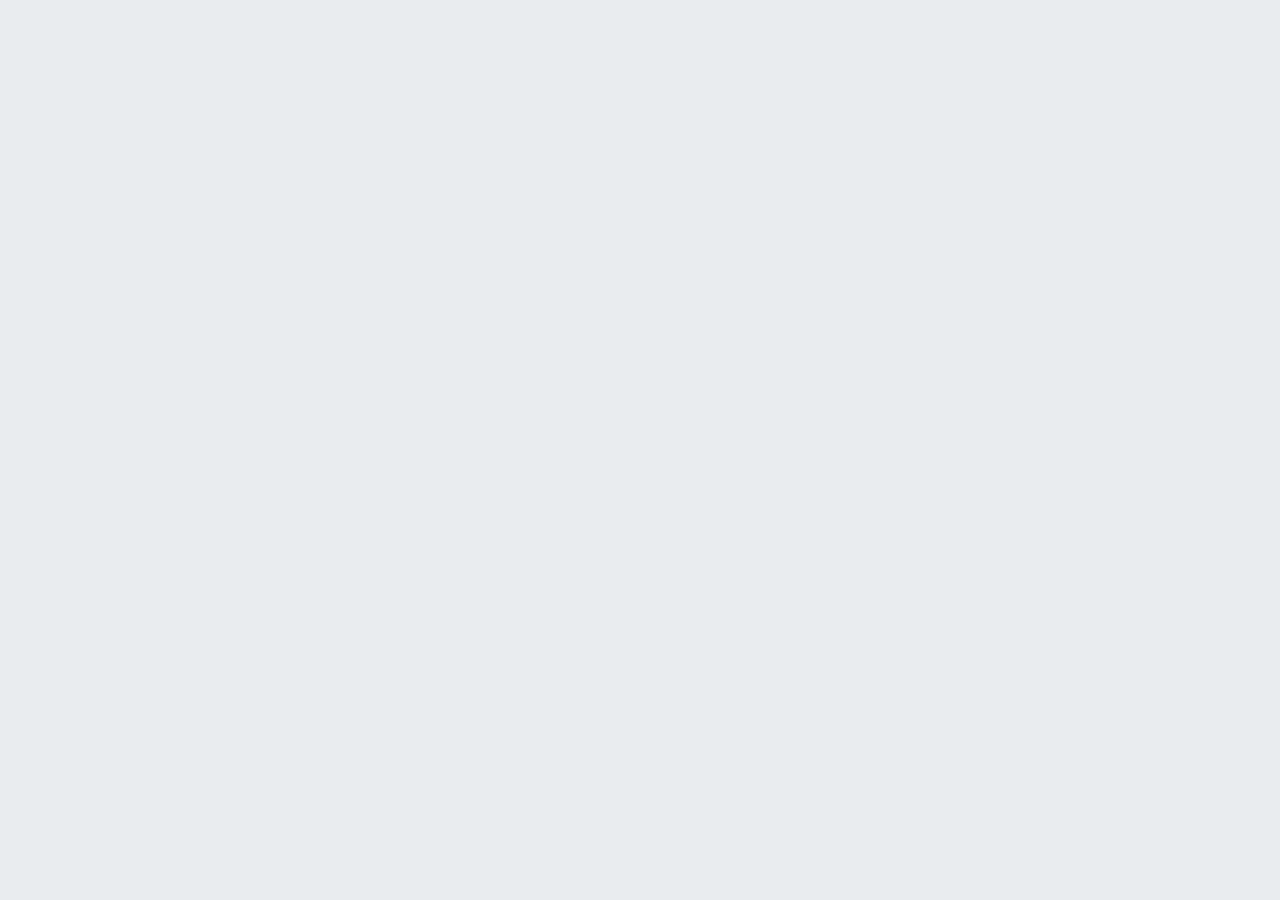
==== index.html @ 26130250 "Mise en ligne d'À l'aveugle (tournoi solo, présidentielle 2022) Co-Authored-By: Claude Opus 5.5 <nor" ====
<!doctype html>
<html lang="fr">
<head>
<meta charset="utf-8">
<meta name="viewport" content="width=device-width, initial-scale=1, viewport-fit=cover">
<meta property="og:title" content="À l'aveugle">
<meta property="og:description" content="Choisissez entre deux propositions de la présidentielle, sans savoir de qui elles viennent. On dépouille à la fin.">
<style>:root{padding-top:env(safe-area-inset-top,0px);padding-bottom:env(safe-area-inset-bottom,0px)}[hidden]{display:none!important}</style>
</head>
<body>
<title>À l'aveugle</title>
<meta name="claude:viewport-fit-sides" content="cover">
<meta name="description" content="Duels de propositions de programmes présidentiels, anonymisées.">
<link rel="preconnect" href="https://fonts.googleapis.com">
<link rel="stylesheet" href="https://fonts.googleapis.com/css2?family=Bricolage+Grotesque:opsz,wght@12..96,500..800&family=Source+Serif+4:opsz,wght@8..60,400..700&family=JetBrains+Mono:wght@400;600;700&family=Public+Sans:ital,wght@0,400..700;1,400&display=swap">
<style>:root{--bg: #e9ecef;--bg-deep: #dde1e6;--paper: #ffffff;--ink: #15181e;--muted: #5a6170;--line: #cfd4db;--accent: #a96400;--accent-ink: #ffffff;--accent-soft: #f6e7cf;--focus: #1f5fbf;--ok: #1d7a4a;--ko: #b3261e;--ok-soft: #dcefe3;--ko-soft: #f6dedb;--shadow: 0 1px 0 rgba(21, 24, 30, .04), 0 10px 30px -12px rgba(21, 24, 30, .22);--font-display: "Bricolage Grotesque", "Avenir Next", "Segoe UI", system-ui, sans-serif;--font-text: "Public Sans", "Segoe UI", system-ui, -apple-system, sans-serif;--font-ballot: "Source Serif 4", Georgia, "Times New Roman", serif;--envelope: #9aa8bd;--envelope-front: #8d9cb3;--envelope-flap: #a9b6c9;--font-mono: "JetBrains Mono", ui-monospace, "SFMono-Regular", Menlo, monospace;--step--1: .8125rem;--step-0: 1rem;--step-1: 1.1875rem;--step-2: 1.5rem;--step-3: clamp(1.75rem, 1.2rem + 2.2vw, 2.5rem);--step-4: clamp(3rem, 1.6rem + 7vw, 6.5rem);--radius: 6px;--ease: cubic-bezier(.2, .8, .2, 1)}@media (prefers-color-scheme: dark){:root:not([data-theme=light]){--bg: #111317;--bg-deep: #0b0c0f;--paper: #1c1f26;--ink: #eceef2;--muted: #9aa1ae;--line: #2d313b;--accent: #e8a33d;--accent-ink: #1a1206;--accent-soft: #3a2a12;--focus: #7fb0ff;--ok: #5cc98d;--ko: #ff8a7a;--ok-soft: #173325;--ko-soft: #3a1c19;--envelope: #3d4a60;--envelope-front: #35415a;--envelope-flap: #4a5872;--shadow: 0 1px 0 rgba(0, 0, 0, .4), 0 14px 34px -14px rgba(0, 0, 0, .7);color-scheme:dark}}:root[data-theme=dark]{--bg: #111317;--bg-deep: #0b0c0f;--paper: #1c1f26;--ink: #eceef2;--muted: #9aa1ae;--line: #2d313b;--accent: #e8a33d;--accent-ink: #1a1206;--accent-soft: #3a2a12;--focus: #7fb0ff;--ok: #5cc98d;--ko: #ff8a7a;--ok-soft: #173325;--ko-soft: #3a1c19;--envelope: #3d4a60;--envelope-front: #35415a;--envelope-flap: #4a5872;--shadow: 0 1px 0 rgba(0, 0, 0, .4), 0 14px 34px -14px rgba(0, 0, 0, .7);color-scheme:dark}*{box-sizing:border-box}html{-webkit-text-size-adjust:100%}body{margin:0;background:var(--bg);color:var(--ink);font-family:var(--font-text);font-size:var(--step-0);line-height:1.55;padding-left:max(16px,env(safe-area-inset-left,0px));padding-right:max(16px,env(safe-area-inset-right,0px));-webkit-font-smoothing:antialiased}#root{max-width:1080px;margin:0 auto;padding-block:24px 64px}h1,h2,h3{margin:0;text-wrap:balance}p{margin:0}a{color:inherit}.tabular{font-variant-numeric:tabular-nums}.muted{color:var(--muted)}:focus-visible{outline:3px solid var(--focus);outline-offset:3px;border-radius:var(--radius)}.eyebrow{display:flex;flex-wrap:wrap;align-items:center;gap:6px 8px;font-family:var(--font-mono);font-size:var(--step--1);letter-spacing:.06em;text-transform:uppercase;color:var(--muted)}.dot{opacity:.6}.section-title{font-family:var(--font-display);font-size:var(--step-2);font-weight:650;letter-spacing:-.01em}.section-note{color:var(--muted);max-width:62ch;margin-top:6px}.fineprint{color:var(--muted);font-size:var(--step--1);max-width:70ch;line-height:1.6}.btn{-webkit-appearance:none;-moz-appearance:none;appearance:none;border:1px solid transparent;cursor:pointer;font:600 var(--step-0)/1.2 var(--font-text);padding:12px 18px;border-radius:var(--radius);color:var(--ink);background:transparent;transition:background .16s var(--ease),border-color .16s var(--ease),transform .16s var(--ease),opacity .16s}.btn:active:not(:disabled){transform:translateY(1px)}.btn:disabled{opacity:.4;cursor:default}.btn-primary{background:var(--ink);color:var(--bg)}.btn-primary:hover{background:var(--accent);color:var(--accent-ink)}.btn-secondary{border-color:var(--line);background:var(--paper)}.btn-secondary:hover:not(:disabled){border-color:var(--ink)}.btn-ghost{color:var(--muted)}.btn-ghost:hover:not(:disabled){color:var(--ink);background:var(--bg-deep)}.btn-small{padding:8px 12px;font-size:var(--step--1)}.btn-large{padding:16px 26px;font-size:var(--step-1)}.slip-label{font-family:var(--font-mono);font-size:var(--step--1);letter-spacing:.12em;text-transform:uppercase;color:var(--muted)}.home{display:grid;gap:56px}.home-hero{display:grid;gap:18px;padding-top:24px}.home-title{font-family:var(--font-display);font-size:var(--step-4);font-weight:750;line-height:.92;letter-spacing:-.035em}.title-blind{position:relative;display:inline-block;color:transparent;-webkit-text-stroke:2px var(--ink)}.title-blind:after{content:"";position:absolute;left:-2%;right:-2%;top:46%;height:.2em;background:var(--accent);transform:rotate(-1.5deg);border-radius:2px;animation:blindfold .9s var(--ease) .2s both}@keyframes blindfold{0%{transform:rotate(-1.5deg) scaleX(0);transform-origin:left}to{transform:rotate(-1.5deg) scaleX(1);transform-origin:left}}.home-lede{font-size:var(--step-1);max-width:46ch;color:var(--muted)}.home-demo{display:flex;align-items:center;gap:14px;margin-top:12px;max-width:560px}.demo-slip{flex:1;min-width:0;display:grid;gap:10px;padding:16px 18px 22px;background:var(--paper);border-radius:3px;box-shadow:var(--shadow)}.demo-left{transform:rotate(-2deg)}.demo-right{transform:rotate(1.5deg)}.demo-line{height:8px;border-radius:4px;background:var(--line)}.demo-line.short{width:62%}.demo-vs,.ballots-or{font-family:var(--font-display);font-style:italic;color:var(--muted);font-size:var(--step-1)}.home-setup{display:grid;gap:18px;justify-items:start}.length-picker{display:grid;grid-template-columns:repeat(3,minmax(0,1fr));gap:12px;width:100%;max-width:760px}.length-option{-webkit-appearance:none;-moz-appearance:none;appearance:none;text-align:left;cursor:pointer;display:grid;gap:4px;padding:16px;border-radius:var(--radius);border:1px solid var(--line);background:var(--paper);color:var(--ink);font-family:var(--font-text);transition:border-color .16s var(--ease),box-shadow .16s var(--ease)}.length-option:hover{border-color:var(--muted)}.length-option.is-active{border-color:var(--ink);box-shadow:inset 0 0 0 1px var(--ink)}.length-name{font-family:var(--font-display);font-size:var(--step-1);font-weight:650}.length-meta{font-size:var(--step--1);color:var(--muted)}.length-time{font-family:var(--font-mono);font-size:var(--step--1);color:var(--accent)}.home-rules{display:grid;gap:16px;border-top:1px solid var(--line);padding-top:28px}.rules{margin:0;padding:0;list-style:none;display:grid;grid-template-columns:repeat(3,minmax(0,1fr));gap:20px;counter-reset:step}.rules li{counter-increment:step;display:grid;gap:4px;align-content:start;color:var(--muted)}.rules li:before{content:counter(step);font-family:var(--font-mono);color:var(--accent);font-size:var(--step--1)}.rules strong{color:var(--ink);font-weight:650}.duel{display:grid;gap:28px}.duel-top{display:grid;grid-template-columns:auto 1fr auto;align-items:center;gap:12px}.rail{display:flex;gap:4px;margin:0;padding:0;list-style:none}.rail-seg{flex:1;height:6px;border-radius:3px;background:var(--line);overflow:hidden}.rail-fill{display:block;height:100%;background:var(--ink);transform-origin:left;transition:transform .42s var(--ease)}.rail-seg.is-done .rail-fill{background:var(--accent)}.duel-head{display:grid;gap:10px;animation:rise .42s var(--ease) both}.badge-new{font-family:var(--font-mono);letter-spacing:.06em;padding:2px 8px;border-radius:999px;background:var(--accent-soft);color:var(--accent)}.duel-question{font-family:var(--font-display);font-size:var(--step-3);font-weight:700;letter-spacing:-.02em;line-height:1.1;max-width:24ch}.stage{font-family:var(--font-mono);font-size:var(--step--1);color:var(--muted);animation:rise .3s var(--ease) both}.duel[data-stage=final] .stage{color:var(--accent);font-weight:600}.ballots{display:grid;grid-template-columns:minmax(0,1fr) auto minmax(0,1fr);align-items:stretch;gap:16px}.ballots-or{align-self:center}.ballot{-webkit-appearance:none;-moz-appearance:none;appearance:none;position:relative;cursor:pointer;text-align:left;color:var(--ink);display:grid;grid-template-rows:auto 1fr auto;gap:18px;min-height:260px;padding:22px 24px 20px;border:1px solid var(--line);border-radius:3px;background:var(--paper);box-shadow:var(--shadow);font-family:var(--font-text);transition:transform .26s var(--ease),border-color .2s var(--ease),opacity .32s var(--ease),box-shadow .26s var(--ease);animation:deal .46s var(--ease) both}.ballot-right{animation-delay:70ms}.ballot:before{content:"";position:absolute;left:0;right:0;top:50%;border-top:1px dashed var(--line);opacity:.6;pointer-events:none}.ballot-text{font-size:var(--step-1);line-height:1.45;font-weight:500;position:relative;background:var(--paper);align-self:center}.ballot-cta{font-size:var(--step--1);font-weight:600;color:var(--muted);transition:color .16s}.ballot:hover:not(.is-dimmed){transform:translateY(-3px);border-color:var(--ink)}.ballot:hover .ballot-cta{color:var(--accent)}.decided .ballot{pointer-events:none}.ballot.is-chosen{border-color:var(--accent);box-shadow:0 0 0 2px var(--accent),var(--shadow);transform:translateY(-4px)}.ballot.is-dimmed,.decided-none .ballot{opacity:.32;transform:scale(.97)}.stamp{position:absolute;right:18px;top:16px;padding:4px 10px;font-family:var(--font-mono);font-weight:700;letter-spacing:.14em;text-transform:uppercase;font-size:var(--step--1);color:var(--accent);border:2px solid var(--accent);border-radius:4px;transform:rotate(-8deg) scale(1.6);opacity:0;pointer-events:none}.is-chosen .stamp{animation:stamp .32s var(--ease) forwards}@keyframes stamp{to{opacity:1;transform:rotate(-8deg) scale(1)}}.duel-actions{display:flex;flex-wrap:wrap;align-items:center;justify-content:space-between;gap:12px}.keys{color:var(--muted);font-size:var(--step--1);display:flex;align-items:center;gap:6px;flex-wrap:wrap}kbd{font-family:var(--font-mono);font-size:.75rem;padding:1px 6px;border-radius:4px;border:1px solid var(--line);background:var(--paper);color:var(--ink)}@keyframes rise{0%{opacity:0;transform:translateY(8px)}to{opacity:1;transform:none}}@keyframes deal{0%{opacity:0;transform:translateY(14px) rotate(.6deg)}to{opacity:1;transform:none}}.results{display:grid;gap:48px}.results-head{display:grid;gap:14px;justify-items:start;padding-top:16px}.results-title{font-family:var(--font-display);font-size:var(--step-4);font-weight:750;letter-spacing:-.035em;line-height:.95}.results-lede{font-size:var(--step-1);color:var(--muted);max-width:48ch}.results-actions{display:flex;flex-wrap:wrap;gap:10px;margin-top:6px}.seed{font-size:var(--step--1);color:var(--muted)}.seed code{font-family:var(--font-mono);color:var(--ink);background:var(--paper);border:1px solid var(--line);padding:2px 8px;border-radius:4px;margin-left:6px}.block{display:grid;gap:16px}.champions{margin:0;padding:0;list-style:none;display:grid;grid-template-columns:repeat(auto-fill,minmax(min(100%,300px),1fr));gap:14px}.champion{display:grid;grid-template-rows:auto 1fr auto auto;gap:14px;min-width:0;padding:20px;background:var(--paper);border:1px solid var(--line);border-radius:3px;animation:rise .48s var(--ease) both}.champion.is-empty{background:transparent;border-style:dashed;grid-template-rows:auto 1fr}.champion-theme{font-family:var(--font-mono);font-size:var(--step--1);letter-spacing:.08em;text-transform:uppercase;color:var(--accent)}.champion-text{font-weight:500;line-height:1.45}.reveal{display:flex;align-items:center;gap:12px;padding-top:14px;border-top:1px dashed var(--line)}.reveal-who,.score-who{display:grid;min-width:0;line-height:1.3}.reveal-who span,.score-who span{color:var(--muted);font-size:var(--step--1)}.monogram{flex:none;display:grid;place-items:center;width:40px;height:40px;border-radius:50%;font-family:var(--font-mono);font-weight:700;font-size:var(--step--1);letter-spacing:.04em;background:var(--ink);color:var(--bg)}.monogram.small{width:32px;height:32px;font-size:.7rem}.source{font-size:var(--step--1);color:var(--muted);text-underline-offset:3px;overflow-wrap:anywhere}.source:hover{color:var(--ink)}.scores{margin:0;padding:0;list-style:none;display:grid;border-top:1px solid var(--line)}.score-row{display:grid;grid-template-columns:2ch auto minmax(0,1.2fr) minmax(80px,1fr) auto;align-items:center;gap:14px;padding:12px 0;border-bottom:1px solid var(--line)}.score-rank{font-family:var(--font-mono);color:var(--muted);font-size:var(--step--1)}.score-bar{height:8px;border-radius:4px;background:var(--bg-deep);overflow:hidden}.score-bar-fill{display:block;height:100%;background:var(--ink);transform-origin:left}.score-row:first-child .score-bar-fill{background:var(--accent)}.score-num{font-family:var(--font-mono);font-size:var(--step--1);text-align:right;display:grid;justify-items:end}.unit{color:var(--muted)}.titles{color:var(--accent)}.history summary{cursor:pointer;list-style:none;display:flex;align-items:center;gap:10px}.history summary::-webkit-details-marker{display:none}.history summary:before{content:"+";font-family:var(--font-mono);color:var(--accent);width:1ch}.history[open] summary:before{content:"−"}.history-list{margin:16px 0 0;padding:0;list-style:none;display:grid;gap:18px}.history-item{display:grid;gap:8px}.history-meta{font-family:var(--font-mono);font-size:var(--step--1);color:var(--muted);text-transform:uppercase;letter-spacing:.06em}.history-pair{display:grid;grid-template-columns:repeat(2,minmax(0,1fr));gap:10px}.history-card{padding:12px 14px;border:1px solid var(--line);border-radius:3px;display:grid;gap:6px;font-size:.9375rem;color:var(--muted)}.history-card.is-won{color:var(--ink);background:var(--paper);border-color:var(--accent)}.history-who{font-size:var(--step--1);font-weight:600}.history-card.is-won .history-who{color:var(--accent)}.history-none{font-size:var(--step--1);color:var(--muted)}.block>.btn-small{justify-self:start}.page-title{font-family:var(--font-display);font-size:var(--step-3);font-weight:750;letter-spacing:-.025em;line-height:1.05}.mono-sm{width:30px;height:30px;font-size:.68rem}.mono-md{width:40px;height:40px}.mono-lg{width:64px;height:64px;font-size:1.05rem}.mono-accent{background:var(--accent);color:var(--accent-ink)}.mono-muted{background:var(--bg-deep);color:var(--muted)}.who{display:grid;min-width:0;line-height:1.3}.who strong,.who-name{overflow-wrap:anywhere}.who-party{color:var(--muted);font-size:var(--step--1)}.btn-danger{background:var(--ko);color:var(--paper)}.chip{font-family:var(--font-mono);font-size:.72rem;letter-spacing:.06em;text-transform:uppercase;padding:3px 9px;border-radius:999px;border:1px solid var(--line);color:var(--muted);white-space:nowrap}.chip-playing{border-color:var(--ink);color:var(--ink)}.chip-done{background:var(--ink);border-color:var(--ink);color:var(--bg)}.chip-alert{background:var(--accent);border-color:var(--accent);color:var(--accent-ink)}.block-head{display:flex;flex-wrap:wrap;align-items:center;justify-content:space-between;gap:12px}.standings{margin:0;padding:0;list-style:none;display:grid}.standing{display:grid;grid-template-columns:2ch auto minmax(0,1.3fr) minmax(60px,1fr) auto;align-items:center;gap:12px;padding:10px 0;border-bottom:1px solid var(--line)}.standing:last-child{border-bottom:0}.standing-rank{font-family:var(--font-mono);font-size:var(--step--1);color:var(--muted)}.standing.is-top .standing-rank{color:var(--accent);font-weight:700}.bar{height:8px;border-radius:4px;background:var(--bg-deep);overflow:hidden}.bar-fill{display:block;height:100%;background:var(--ink);transform-origin:left;transition:transform .6s var(--ease)}.standing.is-top .bar-fill{background:var(--accent)}.standing-num{font-family:var(--font-mono);font-size:var(--step--1);display:grid;justify-items:end;text-align:right;white-space:nowrap}.standing-detail{color:var(--muted);font-size:.72rem}.flair{display:inline-flex;align-items:center;gap:10px;font-size:var(--step--1)}.flair-ring{width:28px;height:28px;border-radius:50%;flex:none;background:conic-gradient(var(--accent) var(--pct),var(--bg-deep) 0);-webkit-mask:radial-gradient(circle,transparent 52%,#000 54%);mask:radial-gradient(circle,transparent 52%,#000 54%)}.mode{display:grid;gap:20px;padding:28px;border-radius:10px;background:var(--paper);border:1px solid var(--line)}.mode-tournament{grid-template-columns:minmax(0,1.2fr) minmax(0,1fr);align-items:center;box-shadow:var(--shadow)}.mode-quick{background:transparent}.mode-copy{display:grid;gap:12px;min-width:0}.mode-title{font-family:var(--font-display);font-size:var(--step-3);font-weight:750;letter-spacing:-.02em}.mode-title.small{font-size:var(--step-2)}.mode-text{color:var(--muted);max-width:58ch}.mode-facts{margin:0;padding:0;list-style:none;display:grid;gap:4px;font-size:.9375rem}.mode-facts li:before{content:"—";color:var(--accent);margin-right:8px}.mode-actions{display:flex;flex-wrap:wrap;align-items:center;gap:12px;margin-top:4px}.mode-status{font-family:var(--font-mono);font-size:var(--step--1);color:var(--muted)}.diagram{display:grid;grid-template-columns:minmax(0,1fr) 28px minmax(0,.9fr);align-items:center;gap:8px}.diagram-pools{display:grid;gap:8px}.diagram-pool,.diagram-final{display:grid;gap:6px;padding:10px 12px;border-radius:4px;border:1px dashed var(--line);background:var(--bg)}.diagram-final{border-style:solid;border-color:var(--accent);background:var(--accent-soft);padding-block:18px}.diagram-label{font-family:var(--font-mono);font-size:.7rem;letter-spacing:.08em;text-transform:uppercase;color:var(--muted)}.diagram-final .diagram-label{color:var(--accent)}.diagram-dots{display:flex;gap:5px}.diagram-dots i{width:12px;height:12px;border-radius:50%;background:var(--line)}.diagram-dots i.on{background:var(--accent)}.diagram-dots i.rep{background:transparent;border:2px solid var(--accent)}.diagram-pool .diagram-dots i:first-child{background:var(--ink)}.diagram-note{font-size:.72rem;color:var(--muted)}.diagram-arrow{height:2px;background:var(--line);position:relative}.diagram-arrow:after{content:"";position:absolute;right:-1px;top:-4px;border:5px solid transparent;border-left-color:var(--line)}.home-settings{display:flex;flex-wrap:wrap;align-items:center;justify-content:space-between;gap:16px}.switch{display:flex;gap:14px;align-items:flex-start;cursor:pointer;max-width:60ch}.switch input{position:absolute;opacity:0;width:1px;height:1px}.switch-track{flex:none;width:42px;height:24px;border-radius:12px;background:var(--line);position:relative;transition:background .16s;margin-top:2px}.switch-thumb{position:absolute;top:3px;left:3px;width:18px;height:18px;border-radius:50%;background:var(--paper);transition:transform .18s var(--ease);box-shadow:0 1px 2px #00000040}.switch input:checked+.switch-track{background:var(--accent)}.switch input:checked+.switch-track .switch-thumb{transform:translate(18px)}.switch input:focus-visible+.switch-track{outline:3px solid var(--focus);outline-offset:2px}.switch-help{display:block;color:var(--muted);font-size:var(--step--1)}.lineup{display:flex;flex-wrap:wrap;align-items:center;gap:6px}.lineup-label{font-family:var(--font-mono);font-size:.7rem;letter-spacing:.08em;text-transform:uppercase;color:var(--muted);margin-right:4px}.lineup-chip{font-size:var(--step--1);padding:2px 10px;border-radius:999px;background:var(--paper);border:1px solid var(--line)}.must-choose{font-family:var(--font-mono);font-size:var(--step--1);color:var(--accent)}.guess{display:grid;gap:14px;padding:18px 20px;border-radius:8px;border:1px solid var(--accent);background:var(--accent-soft);animation:rise .3s var(--ease) both}.guess-kicker{font-family:var(--font-mono);font-size:.72rem;letter-spacing:.08em;text-transform:uppercase;color:var(--accent);margin-bottom:-8px}.guess-title{font-family:var(--font-display);font-size:var(--step-1);font-weight:650}.guess-options{display:grid;grid-template-columns:repeat(auto-fill,minmax(min(100%,190px),1fr));gap:8px}.guess-option{-webkit-appearance:none;-moz-appearance:none;appearance:none;display:flex;align-items:center;gap:10px;padding:10px 12px;border-radius:6px;cursor:pointer;border:1px solid var(--line);background:var(--paper);color:var(--ink);font:600 .9375rem/1.2 var(--font-text);text-align:left;transition:border-color .14s,transform .14s var(--ease)}.guess-option span:not(.monogram){flex:1;min-width:0}.guess-option:hover:not(:disabled){border-color:var(--ink);transform:translateY(-1px)}.guess-option.is-picked{border-color:var(--accent);box-shadow:0 0 0 1px var(--accent)}.guess-option:disabled:not(.is-picked){opacity:.45}.guess-foot{display:flex;flex-wrap:wrap;align-items:center;gap:12px}.guess-hint{font-size:var(--step--1);color:var(--muted)}.campaign,.recap,.champion-page,.archive{display:grid;gap:36px}.campaign-head,.recap-head{display:grid;gap:12px;justify-items:start}.steps{margin:6px 0 0;padding:0;list-style:none;display:flex;flex-wrap:wrap;gap:6px}.step{display:flex;align-items:center;gap:8px;padding:6px 12px;border-radius:999px;border:1px solid var(--line);color:var(--muted);font-size:var(--step--1)}.step+.step:before{content:"→";color:var(--line);margin-right:2px}.step.is-current{border-color:var(--ink);color:var(--ink);font-weight:600}.step.is-done{background:var(--ink);border-color:var(--ink);color:var(--bg)}.step-detail{font-family:var(--font-mono);font-size:.72rem;opacity:.8}.next-card{display:flex;flex-wrap:wrap;align-items:center;justify-content:space-between;gap:18px;padding:22px 24px;border-radius:10px;background:var(--ink);color:var(--bg)}.next-card .eyebrow{color:color-mix(in srgb,var(--bg) 70%,transparent)}.next-title{font-family:var(--font-display);font-size:var(--step-2);font-weight:700;letter-spacing:-.01em}.next-meta{font-family:var(--font-mono);font-size:var(--step--1);opacity:.75}.next-card .btn-primary{background:var(--accent);color:var(--accent-ink)}.next-card .btn-primary:hover{background:var(--bg);color:var(--ink)}.groups{display:grid;grid-template-columns:repeat(auto-fill,minmax(min(100%,300px),1fr));gap:14px}.group{display:grid;gap:14px;align-content:start;padding:18px;border-radius:8px;background:var(--paper);border:1px solid var(--line);min-width:0}.group-wide{grid-column:1 / -1}.group-locked{background:transparent;border-style:dashed}.group-head{display:flex;align-items:center;justify-content:space-between;gap:10px}.group-title{font-family:var(--font-display);font-size:var(--step-1);font-weight:700}.group-members{margin:0;padding:0;list-style:none;display:grid;gap:8px}.group-members li{display:flex;align-items:center;gap:10px}.group-text{color:var(--muted);font-size:.9375rem}.group-note{font-size:var(--step--1);color:var(--muted)}.group-members.is-secret .monogram{border:1px dashed var(--line);background:transparent}.secret-name{color:var(--muted);font-style:italic}.guess-options{grid-template-columns:repeat(auto-fill,minmax(min(100%,170px),1fr))}.group-actions{display:flex;flex-wrap:wrap;gap:8px}.group .standing{grid-template-columns:auto minmax(0,1fr) auto;row-gap:6px}.group .standing-rank{display:none}.group .bar{grid-column:1 / -1;grid-row:2}.campaign-foot{display:flex;flex-wrap:wrap;align-items:center;justify-content:space-between;gap:12px;border-top:1px solid var(--line);padding-top:18px}.confirm{display:inline-flex;flex-wrap:wrap;align-items:center;gap:8px;font-size:var(--step--1);color:var(--muted)}.callout{display:flex;flex-wrap:wrap;align-items:center;gap:18px;padding:22px 24px;border-radius:10px;background:var(--paper);border:1px solid var(--accent);box-shadow:var(--shadow);animation:rise .5s var(--ease) both}.callout-alert{display:grid;justify-items:start;background:var(--accent-soft)}.callout-kicker{font-family:var(--font-mono);font-size:var(--step--1);letter-spacing:.08em;text-transform:uppercase;color:var(--accent)}.callout-name{font-family:var(--font-display);font-size:var(--step-3);font-weight:750;letter-spacing:-.02em;line-height:1.05}.callout-text{color:var(--muted);max-width:62ch}.bet{margin-left:auto;font-family:var(--font-mono);font-size:.72rem;padding:2px 8px;border-radius:999px;white-space:nowrap}.bet-ok{background:var(--ok-soft);color:var(--ok)}.bet-ko{background:var(--ko-soft);color:var(--ko)}.recap-actions{display:flex;flex-wrap:wrap;gap:10px}.champion .reveal{flex-wrap:wrap}.champion-hero{display:grid;gap:16px;justify-items:start}.crown{display:flex;align-items:center;gap:18px;animation:rise .6s var(--ease) both}.crown .mono-lg{width:88px;height:88px;font-size:1.4rem;box-shadow:0 0 0 6px var(--accent-soft)}.crown-name{font-family:var(--font-display);font-size:var(--step-4);font-weight:780;letter-spacing:-.035em;line-height:.95}.crown-party{color:var(--muted);font-size:var(--step-1)}.champion-lede{color:var(--muted);max-width:64ch}.podium{margin:0;padding:0;list-style:none;display:grid;grid-template-columns:repeat(4,minmax(0,1fr));gap:12px;align-items:end}.podium-step{display:grid;gap:10px;justify-items:start;padding:16px;border-radius:8px;border:1px solid var(--line);background:var(--paper);animation:rise .52s var(--ease) both;min-width:0}.podium-step.step-1{border-color:var(--accent);box-shadow:0 0 0 1px var(--accent),var(--shadow);padding-block:26px}.podium-rank{font-family:var(--font-display);font-size:var(--step-2);font-weight:750;color:var(--muted);line-height:1}.step-1 .podium-rank{color:var(--accent)}.podium-score{font-family:var(--font-mono);font-size:.72rem;color:var(--muted)}.theme-grid-wrap{overflow-x:auto}.theme-grid{border-collapse:collapse;width:100%;min-width:420px;font-size:.9375rem}.theme-grid th,.theme-grid td{padding:10px 8px;border-bottom:1px solid var(--line);text-align:center}.theme-grid th[scope=row]{text-align:left;font-weight:600}.theme-grid thead th{font-family:var(--font-mono);font-size:.72rem;letter-spacing:.04em;text-transform:uppercase;color:var(--muted);font-weight:500}.cell-dot{display:inline-block;width:14px;height:14px;border-radius:50%;vertical-align:middle}.cell-won .cell-dot,.cell-dot.won{background:var(--accent);box-shadow:0 0 0 3px var(--accent-soft)}.cell-in .cell-dot,.cell-dot.in{border:2px solid var(--line)}.cell-out .cell-dot,.cell-dot.out{width:8px;height:2px;border-radius:1px;background:var(--line)}.legend{display:flex;flex-wrap:wrap;align-items:center;gap:8px 14px;font-size:var(--step--1);color:var(--muted)}.two-col{grid-template-columns:repeat(2,minmax(0,1fr));gap:28px}.two-col>div{display:grid;gap:12px;align-content:start}.path{margin:0;padding:0;list-style:none;display:grid;gap:8px}.path li{display:flex;gap:12px;align-items:baseline}.path-label{font-family:var(--font-mono);font-size:.72rem;letter-spacing:.06em;text-transform:uppercase;color:var(--muted);min-width:10ch}.archive-list{margin:0;padding:0;list-style:none;display:grid;grid-template-columns:repeat(auto-fill,minmax(min(100%,260px),1fr));gap:12px}.archive-item{display:grid;gap:8px;padding:16px;border-radius:8px;border:1px solid var(--line);background:var(--paper)}.archive-champ{display:flex;align-items:center;gap:10px;font-size:var(--step-1)}.archive-podium{color:var(--muted);font-size:var(--step--1)}.archive-flair{font-family:var(--font-mono);font-size:.72rem;color:var(--accent)}.urn{flex:none;width:34px;height:40px;border-radius:4px 4px 8px 8px;position:relative;border:2px solid var(--muted);background:linear-gradient(to bottom,transparent 30%,var(--bg-deep) 30%)}.urn:before{content:"";position:absolute;left:7px;right:7px;top:-2px;height:3px;background:var(--paper);border-radius:2px}.urn:after{content:"";position:absolute;left:9px;width:12px;top:-10px;height:12px;background:var(--paper);border:1px solid var(--muted);border-radius:1px}.sealed-box{display:flex;gap:14px;align-items:flex-start}.sealed-callout{flex-wrap:nowrap;align-items:flex-start;border-color:var(--line)}.reveal.sealed .who-name{font-style:italic;color:var(--muted)}.reveal-link{justify-self:start}.reveal-page{display:grid;gap:32px}.qualified{display:grid;grid-template-columns:repeat(auto-fill,minmax(min(100%,220px),1fr));gap:12px}.qualified-card{display:grid;gap:12px;justify-items:start;align-content:start;padding:18px;border-radius:8px;background:var(--paper);border:1px solid var(--accent);box-shadow:var(--shadow);animation:unseal .7s var(--ease) both}.qualified-card.is-pending{border-style:dashed;border-color:var(--line);box-shadow:none}@keyframes unseal{0%{opacity:0;transform:translateY(16px) rotateX(35deg)}to{opacity:1;transform:none}}.mini-list{margin:0;padding:0;list-style:none;display:grid;gap:8px}.mini-list li{display:flex;align-items:center;gap:10px}.reveal-flair{display:flex;flex-wrap:wrap;align-items:center;gap:10px;font-size:var(--step--1)}.pool-reveal{padding-top:24px;border-top:1px solid var(--line)}.ballot{text-align:center;justify-items:center;background:repeating-linear-gradient(0deg,transparent 0 3px,color-mix(in srgb,var(--ink) 1.5%,transparent) 3px 4px),var(--paper);border-radius:1px}.ballot .slip-label{letter-spacing:.18em}.ballot-text{font-family:var(--font-ballot);font-size:clamp(1.15rem,1rem + .6vw,1.45rem);font-weight:500;line-height:1.4;max-width:30ch;text-wrap:balance}.ballot.is-chosen{transform:translateY(-6px) rotate(-.8deg)}.stamp{right:16px;top:14px;font-size:.95rem;padding:6px 12px;border-width:3px}.blank-stamp{grid-column:1 / -1;justify-self:center;margin:0;padding:6px 16px;border:3px solid var(--muted);border-radius:4px;font-family:var(--font-mono);font-weight:700;letter-spacing:.16em;text-transform:uppercase;color:var(--muted);transform:rotate(-4deg);animation:stamp-in .32s var(--ease) both}@keyframes stamp-in{0%{opacity:0;transform:rotate(-4deg) scale(1.5)}to{opacity:1;transform:rotate(-4deg) scale(1)}}.blank-chip{display:inline-block;font-family:var(--font-mono);font-size:.7rem;letter-spacing:.1em;text-transform:uppercase;padding:2px 8px;border:1px dashed var(--muted);border-radius:3px;color:var(--muted);background:var(--paper);margin-right:6px}.blank-line{display:flex;flex-wrap:wrap;align-items:center;gap:8px;font-size:var(--step--1);color:var(--muted);padding-top:6px}.blank-line.is-ahead .blank-chip{border-style:solid;border-color:var(--accent);color:var(--accent)}.blank-note{color:var(--accent);font-weight:600}.envelope{position:relative;width:100%;max-width:340px;height:230px;perspective:900px;margin-top:40px}.envelope-back,.envelope-front,.envelope-flap{position:absolute;left:0;right:0}.envelope-back{top:64px;bottom:0;background:var(--envelope);border-radius:4px}.envelope-front{top:112px;bottom:0;z-index:3;background:var(--envelope-front);border-radius:0 0 4px 4px;clip-path:polygon(0 0,50% 46%,100% 0,100% 100%,0 100%)}.envelope-flap{top:64px;height:96px;z-index:4;background:var(--envelope-flap);clip-path:polygon(0 0,100% 0,50% 100%);transform-origin:top center;animation:flap-open .62s var(--ease) var(--d, 0ms) forwards}@keyframes flap-open{0%{transform:rotateX(0);z-index:4}60%{z-index:1}to{transform:rotateX(180deg);z-index:1}}.envelope-ballot{position:absolute;left:7%;right:7%;top:78px;height:150px;z-index:2;padding:14px 14px 0;background:var(--paper);border:1px solid var(--line);box-shadow:0 6px 16px -10px #00000073;text-align:center;display:grid;align-content:start;gap:4px;transform:translateY(46px);animation:ballot-up .76s var(--ease) calc(var(--d, 0ms) + .52s) forwards}@keyframes ballot-up{to{transform:translateY(-74px)}}.ballot-head{font-family:var(--font-mono);font-size:.62rem;letter-spacing:.18em;text-transform:uppercase;color:var(--muted)}.ballot-name{font-family:var(--font-ballot);font-weight:700;font-size:1.45rem;line-height:1.15;color:var(--ink);text-transform:uppercase;letter-spacing:.02em}.ballot-name.blank{color:var(--muted);font-style:italic;text-transform:none}.ballot-party{font-family:var(--font-ballot);color:var(--muted);font-size:.95rem}.champion-hero .envelope{max-width:440px;height:260px}.champion-hero .envelope-ballot{height:170px}.champion-hero .ballot-name{font-size:clamp(1.6rem,1.2rem + 1.6vw,2.3rem)}.qualified-card{animation:none}.qualified-card .envelope{margin-top:4px}.poll{display:grid;gap:8px;padding:12px 14px;border-radius:6px;background:var(--bg);border:1px solid var(--line)}.poll-kicker{font-family:var(--font-mono);font-size:.68rem;letter-spacing:.1em;text-transform:uppercase;color:var(--muted)}.poll-line{font-size:.9375rem}.poll-major .poll-line strong{color:var(--ok)}.poll-minor .poll-line strong{color:var(--accent)}.poll-bar{display:flex;height:8px;border-radius:4px;overflow:hidden;background:var(--bg-deep)}.poll-seg{display:block;height:100%}.poll-seg.pour{background:color-mix(in srgb,var(--ink) 35%,transparent)}.poll-seg.contre{background:color-mix(in srgb,var(--ink) 15%,transparent)}.poll-seg.is-mine{background:var(--accent)}.poll-meta{font-size:.75rem;color:var(--muted);line-height:1.5}.poll-meta a{color:var(--ink)}.share{grid-template-columns:minmax(0,1.2fr) minmax(0,.8fr);align-items:center;gap:24px;padding:22px;border-radius:10px;background:var(--paper);border:1px solid var(--line)}.share-copy{display:grid;gap:12px}.share-status{font-size:var(--step--1);color:var(--accent);min-height:1.4em}.share-preview{width:100%;max-width:280px;justify-self:center;border-radius:6px;box-shadow:var(--shadow)}.podium-pct{font-family:var(--font-display);font-size:var(--step-2);font-weight:750;letter-spacing:-.02em;line-height:1}.step-1 .podium-pct{color:var(--accent)}.cell-blank .cell-dot,.cell-dot.blank{border:2px dashed var(--muted)}.sources{display:grid;gap:36px}.hierarchy{margin:0;padding:0;list-style:none;display:grid;gap:0;counter-reset:h}.hier-row{display:grid;grid-template-columns:11rem minmax(0,1fr) minmax(80px,160px) 6.5rem;align-items:center;gap:14px;padding:12px 0;border-bottom:1px solid var(--line)}.hier-text{font-size:.9375rem;color:var(--muted)}.hier-num{font-family:var(--font-mono);font-size:var(--step--1);text-align:right}.kind{display:inline-block;font-family:var(--font-mono);font-size:.68rem;letter-spacing:.06em;text-transform:uppercase;padding:3px 8px;border-radius:3px;white-space:nowrap;justify-self:start}.kind-officiel{background:var(--ok-soft);color:var(--ok)}.kind-public{background:var(--accent-soft);color:var(--accent)}.kind-presse{background:var(--bg-deep);color:var(--ink)}.kind-think-tank{border:1px dashed var(--muted);color:var(--muted)}.method{margin:0;padding:0 0 0 1.1em;display:grid;gap:10px;max-width:72ch}.poll-list{margin:0;padding:0;list-style:none;display:grid;gap:12px}.poll-list li{display:grid;gap:4px}.select select{font:500 .9375rem var(--font-text);color:var(--ink);background:var(--paper);border:1px solid var(--line);border-radius:6px;padding:8px 10px;max-width:100%}.sr-only{position:absolute;width:1px;height:1px;overflow:hidden;clip:rect(0 0 0 0);white-space:nowrap}.card-list{margin:0;padding:0;list-style:none;display:grid;grid-template-columns:repeat(auto-fill,minmax(min(100%,320px),1fr));gap:12px}.card-row{display:grid;gap:8px;padding:14px;border:1px solid var(--line);border-radius:6px;background:var(--paper);min-width:0}.card-source{display:flex;flex-wrap:wrap;align-items:center;gap:8px}@media (max-width: 720px){.length-picker,.rules{grid-template-columns:1fr}.ballots{grid-template-columns:minmax(0,1fr)}.ballots-or{justify-self:center;font-size:var(--step-0)}.ballot{min-height:0;padding:18px}.ballot:before{display:none}.keys{display:none}.duel-actions .btn{width:100%}.history-pair{grid-template-columns:1fr}.score-row{grid-template-columns:auto minmax(0,1fr) auto;row-gap:8px}.score-rank{display:none}.score-bar{grid-column:1 / -1;grid-row:2}.mode{padding:20px}.mode-tournament{grid-template-columns:1fr}.standing{grid-template-columns:auto minmax(0,1fr) auto;row-gap:6px}.standing-rank{display:none}.standing .bar{grid-column:1 / -1;grid-row:2}.podium{grid-template-columns:repeat(2,minmax(0,1fr))}.two-col{grid-template-columns:1fr}.crown .mono-lg{width:64px;height:64px}.next-card .btn{width:100%}.bet{margin-left:0}.share{grid-template-columns:1fr}.hier-row{grid-template-columns:1fr auto}.hier-text{grid-column:1 / -1}.hier-row .bar{grid-column:1 / -1;grid-row:3}}@media (prefers-reduced-motion: reduce){*,*:before,*:after{animation-duration:1ms!important;animation-delay:0ms!important;transition-duration:1ms!important}}
</style>
<div id="root" lang="fr"></div>
<script src="https://cdnjs.cloudflare.com/ajax/libs/react/18.3.1/umd/react.production.min.js"></script>
<script src="https://cdnjs.cloudflare.com/ajax/libs/react-dom/18.3.1/umd/react-dom.production.min.js"></script>
<script>(function(e,Be){"use strict";function be(n){return n.replace(/ ([:;?!»])/g," $1").replace(/« /g,"« ")}const Ue=[{id:"arthaud",name:"Nathalie Arthaud",party:"Lutte ouvrière",monogram:"NA"},{id:"dupont-aignan",name:"Nicolas Dupont-Aignan",party:"Debout la France",monogram:"ND"},{id:"hidalgo",name:"Anne Hidalgo",party:"Parti socialiste",monogram:"AH"},{id:"jadot",name:"Yannick Jadot",party:"Europe Écologie Les Verts",monogram:"YJ"},{id:"lassalle",name:"Jean Lassalle",party:"Résistons !",monogram:"JL"},{id:"le-pen",name:"Marine Le Pen",party:"Rassemblement national",monogram:"ML"},{id:"macron",name:"Emmanuel Macron",party:"La République en marche",monogram:"EM"},{id:"melenchon",name:"Jean-Luc Mélenchon",party:"Union populaire (LFI)",monogram:"JM"},{id:"pecresse",name:"Valérie Pécresse",party:"Les Républicains",monogram:"VP"},{id:"poutou",name:"Philippe Poutou",party:"Nouveau parti anticapitaliste",monogram:"PP"},{id:"roussel",name:"Fabien Roussel",party:"Parti communiste français",monogram:"FR"},{id:"zemmour",name:"Éric Zemmour",party:"Reconquête !",monogram:"EZ"}],Ge=[{id:"salaires",phase:"pool",label:"Salaires",question:"Fin de mois difficile : quelle mesure pour le salaire ?"},{id:"retraites",phase:"pool",label:"Retraites",question:"À quel âge partir, et avec quelle pension ?"},{id:"energie",phase:"pool",label:"Énergie",question:"Comment produire l'électricité de demain ?"},{id:"immigration",phase:"pool",label:"Immigration",question:"Quelle politique migratoire pour la France ?"},{id:"securite",phase:"pool",label:"Sécurité & justice",question:"Sécurité et justice : quelle méthode ?"},{id:"quotidien",phase:"pool",label:"Vie quotidienne",question:"École, santé, travail, nature : quelle mesure changerait le plus les choses ?"},{id:"monde",phase:"final",label:"Géopolitique & défense",question:"Quelle place pour la France dans le monde ?"},{id:"europe",phase:"final",label:"Europe",question:"Quelle Europe, et quelle place pour la France dedans ?"},{id:"fiscalite",phase:"final",label:"Impôts & héritage",question:"Qui doit payer l’impôt, et comment taxer le patrimoine ?"},{id:"economie",phase:"final",label:"Économie & industrie",question:"Quel rôle pour l’État dans l’économie ?"},{id:"agriculture",phase:"final",label:"Agriculture & alimentation",question:"Que faut-il changer dans nos champs et nos assiettes ?"},{id:"democratie",phase:"final",label:"Institutions",question:"Comment redonner la parole aux citoyens ?"}].map(n=>({...n,question:be(n.question)})),r={imMacron:{label:"Institut Montaigne — Programme d’E. Macron",url:"https://www.institutmontaigne.org/presidentielle-2022/emmanuel-macron/synthese",kind:"think-tank"},imLePen:{label:"Institut Montaigne — Programme de M. Le Pen",url:"https://www.institutmontaigne.org/presidentielle-2022/marine-le-pen",kind:"think-tank"},imMelenchon:{label:"Institut Montaigne — Programme de J.-L. Mélenchon",url:"https://www.institutmontaigne.org/presidentielle-2022/jean-luc-melenchon",kind:"think-tank"},imZemmour:{label:"Institut Montaigne — Programme d’É. Zemmour",url:"https://www.institutmontaigne.org/presidentielle-2022/eric-zemmour",kind:"think-tank"},imPecresse:{label:"Institut Montaigne — Programme de V. Pécresse",url:"https://www.institutmontaigne.org/presidentielle-2022/valerie-pecresse",kind:"think-tank"},imJadot:{label:"Institut Montaigne — Programme de Y. Jadot",url:"https://www.institutmontaigne.org/presidentielle-2022/yannick-jadot",kind:"think-tank"},imRoussel:{label:"Institut Montaigne — Programme de F. Roussel",url:"https://www.institutmontaigne.org/presidentielle-2022/fabien-roussel",kind:"think-tank"},hidalgoProgramme:{label:"Programme présidentiel d’A. Hidalgo (PDF)",url:"https://www.atterres.org/wp-content/uploads/2022/03/Programme-presidentiel-Anne-Hidalgo.pdf",kind:"officiel"},poutouDeclaration:{label:"Déclaration de candidature de P. Poutou (PDF)",url:"https://www.macommune.info/wp-content/uploads/2022/04/candidat-10-philippe-poutou-declaration.pdf",kind:"officiel"},arthaudProgramme:{label:"Programme de N. Arthaud — Lutte ouvrière (PDF)",url:"https://mensuel.lutte-ouvriere.org/medias/document/fichiers/2022/03/4pages_presidentielles_nathalie_arthaud.pdf",kind:"officiel"},lcpPouvoirAchat:{label:"LCP — Pouvoir d’achat : les programmes",url:"https://lcp.fr/actualites/presidentielle-les-candidats-cherchent-la-bonne-formule-sur-le-pouvoir-d-achat-106736",kind:"public"},lcpRetraites:{label:"LCP — Le grand écart sur les retraites",url:"https://lcp.fr/actualites/presidentielle-le-grand-ecart-des-propositions-sur-les-retraites-107244",kind:"public"},lcpClimat:{label:"LCP — Énergie et climat",url:"https://lcp.fr/actualites/presidentielle-quelle-energie-des-candidats-pour-le-climat-107173",kind:"public"},myrhline:{label:"MyRHline — Propositions emploi 2022",url:"https://myrhline.com/type-article/tendances-rh/programme-presidentielle-2022-propositions-rh",kind:"presse"},hespress:{label:"Hespress — Programmes Macron / Le Pen",url:"https://fr.hespress.com/258176-258176.html",kind:"presse"},publicSenatEmploi:{label:"Public Sénat — Emploi : les propositions",url:"https://www.publicsenat.fr/actualites/politique/emploi-retrouvez-les-principales-propositions-des-candidats-a-la-presidentielle",kind:"public"},publicSenatImmigration:{label:"Public Sénat — Immigration : les propositions",url:"https://www.publicsenat.fr/actualites/politique/presidentielle-que-proposent-les-candidats-sur-l-immigration-201088",kind:"public"},publicSenatDuel:{label:"Public Sénat — Macron / Le Pen, le choc des programmes",url:"https://www.publicsenat.fr/actualites/politique/presidentielle-le-duel-marcon-le-pen-le-choc-des-programmes-202164",kind:"public"},publicSenatMacron:{label:"Public Sénat — Que retenir du programme d’E. Macron",url:"https://www.publicsenat.fr/actualites/non-classe/presidentielle-2022-que-retenir-du-programme-d-emmanuel-macron-198600",kind:"public"},publicSenatInstitutions:{label:"Public Sénat — Les institutions dans le duel Macron / Le Pen",url:"https://www.publicsenat.fr/actualites/politique/la-reforme-des-institutions-au-coeur-du-duel-macron-le-pen-202480",kind:"public"},publicSenatReferendum:{label:"Public Sénat — La « révolution référendaire »",url:"https://www.publicsenat.fr/actualites/politique/marine-le-pen-detaille-sa-revolution-referendaire-202358",kind:"public"},publicSenatOtan:{label:"Public Sénat — OTAN : les propositions",url:"https://www.publicsenat.fr/actualites/politique/otan-les-propositions-des-candidats-a-la-presidentielle-200136",kind:"public"},europe1Energie:{label:"Europe 1 — Énergie : les propositions",url:"https://www.europe1.fr/node/85988",kind:"presse"},europe1Nucleaire:{label:"Europe 1 — Nucléaire : les propositions",url:"https://www.europe1.fr/node/87008",kind:"presse"},europe1Otan:{label:"Europe 1 — OTAN : les propositions",url:"https://www.europe1.fr/node/86408",kind:"presse"},europe1Pecresse:{label:"Europe 1 — Le programme sécurité de V. Pécresse",url:"https://www.europe1.fr/node/89761",kind:"presse"},europe1Education:{label:"Europe 1 — Éducation : les propositions",url:"https://www.europe1.fr/politique/education-les-propositions-des-candidats-a-la-presidentielle-4101124",kind:"presse"},selectra:{label:"Selectra — Programmes énergie 2022",url:"https://selectra.info/energie/actualites/politique/presidentielle-2022-programmes-energie",kind:"presse"},infoDurableNDA:{label:"L’info durable — Programme écolo de N. Dupont-Aignan",url:"https://www.linfodurable.fr/politique/le-programme-ecolo-de-nicolas-dupont-aignan-31372",kind:"presse"},infoDurablePoutou:{label:"L’info durable — Programme écolo de P. Poutou",url:"https://www.linfodurable.fr/politique/le-programme-ecolo-de-philippe-poutou-31345",kind:"presse"},previssimaNDA:{label:"Previssima — Entretien avec N. Dupont-Aignan",url:"https://www.previssima.fr/actualite/presidentielle-2022-nicolas-dupont-aignan-repond-a-nos-questions-en-matiere-de-protection-sociale.html",kind:"presse"},lyonCapitaleNDA:{label:"Lyon Capitale — Les mesures de N. Dupont-Aignan",url:"https://www.lyoncapitale.fr/?p=283088",kind:"presse"},mayotteSecurite:{label:"Mayotte Hebdo — La sécurité dans la campagne",url:"https://www.mayottehebdo.com/actualite/politique/election-presidentielle/presidentielle-2022-securite-marqueur-politique-campagne",kind:"presse"},sudRadioConstituante:{label:"Sud Radio — Pour une VIe République",url:"https://www.sudradio.fr/politique/melenchon-une-vie-republique-pour-mettre-fin-la-monarchie-presidentielle",kind:"presse"},vlLassalle:{label:"VL Média — Le programme de Jean Lassalle",url:"https://vl-media.fr/presidentielles-2022-demandez-le-programme-de-jean-lassalle-resistons/",kind:"presse"},vlArthaud:{label:"VL Média — Le programme de Nathalie Arthaud",url:"https://vl-media.fr/presidentielle-2022-demandez-le-programme-de-nathalie-arthaud-lo/",kind:"presse"},infoDurableLassalle:{label:"L’info durable — Programme écolo de J. Lassalle",url:"https://www.linfodurable.fr/politique/le-programme-ecolo-de-jean-lassalle-31347",kind:"presse"},sortirParisMacron:{label:"Sortir à Paris — Les propositions d’E. Macron",url:"https://www.sortiraparis.com/actualites/a-paris/articles/273614-presidentielles-2022-emmanuel-macron-au-second-tour-quelles-sont-les-propositions-du-candidat",kind:"presse"},quotidienMedecin:{label:"Le Quotidien du Médecin — Santé : J. Lassalle",url:"https://pneumologie.lequotidiendumedecin.fr/sante-societe/politique-de-sante/jean-lassalle-favorable-au-recrutement-de-100-000-paramedicaux-en-cinq-ans",kind:"presse"}},Qe={salaires:[["arthaud","smic","Aucun salaire, aucune pension et aucune allocation en dessous de 2 000 € net par mois.",r.myrhline],["arthaud","hausse","Augmenter tous les salaires de 300 à 500 € par mois et les indexer sur les prix.",r.arthaudProgramme],["poutou","smic","Porter le salaire minimum à 1 800 € net par mois.",r.poutouDeclaration],["poutou","hausse","Augmenter tous les salaires de 400 € et indexer les revenus sur les prix.",r.publicSenatEmploi],["melenchon","smic","Porter immédiatement le SMIC à 1 400 € net par mois.",r.lcpPouvoirAchat],["roussel","smic","Porter le SMIC à 1 500 € net par mois.",r.lcpPouvoirAchat],["roussel","hausse","Augmenter de 30 % les salaires de la fonction publique.",r.imRoussel],["hidalgo","smic","Augmenter le SMIC de 15 %.",r.lcpPouvoirAchat],["hidalgo","hausse","Plafonner les écarts de salaire de 1 à 20 dans une même entreprise.",r.hidalgoProgramme],["jadot","smic","Augmenter le SMIC de 10 % tout de suite, pour atteindre 1 500 € net en fin de mandat.",r.publicSenatEmploi],["jadot","revenu","Verser un revenu citoyen d’environ 918 € par mois, sans contrepartie, dès 18 ans.",r.lcpPouvoirAchat],["lassalle","smic","Porter le SMIC à 1 400 € net, et exonérer de charges l’embauche des deux premiers salariés d’une petite entreprise.",r.publicSenatEmploi],["dupont-aignan","cotisations","Ne pas toucher au SMIC, mais baisser les cotisations salariales pour augmenter de 8 % tous les salaires jusqu’à trois SMIC.",r.myrhline],["le-pen","cotisations","Ne pas augmenter le SMIC, mais exonérer de cotisations patronales les entreprises qui augmentent de 10 % les salaires jusqu’à trois SMIC.",r.hespress],["le-pen","prix","Baisser la TVA de 20 % à 5,5 % sur le carburant, l’électricité, le gaz et le fioul.",r.imLePen],["pecresse","cotisations","Augmenter de 10 % en cinq ans le salaire net des salariés modestes, grâce à une baisse des cotisations.",r.lcpPouvoirAchat],["pecresse","impots","Défiscaliser les heures supplémentaires.",r.imPecresse],["macron","cotisations","Tripler le plafond de la prime de pouvoir d’achat que l’employeur peut verser sans charges ni impôt.",r.imMacron],["macron","impots","Supprimer la redevance audiovisuelle.",r.imMacron],["zemmour","cotisations","Permettre aux employeurs de verser une prime au mérite jusqu’à trois mois de salaire, sans charges ni impôt.",r.imZemmour],["zemmour","prix","Faire rembourser par l’employeur la moitié des frais de carburant des salariés.",r.imZemmour]],retraites:[["macron","age","Repousser progressivement l’âge légal de départ à 65 ans, en tenant compte des carrières longues et des métiers pénibles.",r.publicSenatMacron],["macron","pension","Porter la pension minimale à 1 100 € pour une carrière complète.",r.publicSenatMacron],["pecresse","age","Repousser l’âge légal à 65 ans, avec des exceptions pour la pénibilité et les carrières longues.",r.imPecresse],["pecresse","pension","Aucune pension sous le SMIC pour une carrière complète, et un cumul emploi-retraite sans limite.",r.lcpRetraites],["zemmour","age","Repousser l’âge légal à 64 ans d’ici 2030, en alignant les régimes public et privé.",r.imZemmour],["zemmour","pension","Revaloriser jusqu’à 600 € par an les pensions inférieures à 1 300 €.",r.lcpPouvoirAchat],["le-pen","age","Départ à 60 ans pour ceux qui ont commencé à travailler avant 20 ans et cumulé 40 annuités.",r.hespress],["le-pen","pension","Indexer les pensions sur l’inflation, avec une pension minimale de 1 000 € par mois.",r.imLePen],["melenchon","age","Retraite à 60 ans après 40 années de cotisation.",r.imMelenchon],["melenchon","pension","Aucune pension sous le SMIC pour une carrière complète, et des pensions indexées sur les salaires.",r.imMelenchon],["roussel","age","Retraite à 60 ans à taux plein, à 75 % du revenu net des dix meilleures années, dans le public comme dans le privé.",r.imRoussel],["roussel","pension","Une pension minimale de 1 200 €, et le retour de la demi-part fiscale des veuves et des veufs.",r.imRoussel],["poutou","age","Retraite à 60 ans, et à 55 ans pour les métiers pénibles.",r.publicSenatEmploi],["arthaud","age","Rétablir la retraite à 60 ans.",r.publicSenatEmploi],["arthaud","pension","Des pensions d’au moins 2 000 € par mois, indexées à terme sur les salaires.",r.lcpRetraites],["jadot","age","Garder l’âge légal à 62 ans, et permettre de partir plus tôt dans les métiers pénibles.",r.publicSenatEmploi],["hidalgo","age","Ne pas toucher à l’âge de départ, mais ajouter des critères de pénibilité.",r.hidalgoProgramme],["hidalgo","pension","Un minimum vieillesse à 1 000 € et une pension minimale de 1 200 € pour ceux qui ont cotisé.",r.hidalgoProgramme],["dupont-aignan","age","Garder l’âge légal et la durée de cotisation actuels : ni départ plus tardif, ni plus précoce.",r.previssimaNDA],["dupont-aignan","pension","Indexer au minimum les pensions sur l’inflation et rétablir la demi-part fiscale des veuves.",r.previssimaNDA]],energie:[["macron","nucleaire","Construire six nouveaux réacteurs EPR, en étudier huit de plus, et développer les énergies renouvelables.",r.europe1Energie],["macron","renouvelables","Multiplier par dix l’énergie solaire et installer 50 parcs éoliens en mer d’ici 2050.",r.publicSenatMacron],["zemmour","nucleaire","Construire 14 réacteurs EPR et prolonger les centrales existantes jusqu’à 60 ans au minimum.",r.europe1Energie],["zemmour","renouvelables","Interdire les nouveaux projets éoliens et réorienter les aides vers les renouvelables thermiques.",r.imZemmour],["le-pen","nucleaire","Construire de nouveaux EPR, rouvrir la centrale de Fessenheim et prolonger les centrales existantes.",r.imLePen],["le-pen","renouvelables","Démanteler les éoliennes et rendre aux ménages les subventions qui leur sont consacrées.",r.imLePen],["pecresse","nucleaire","Construire six EPR et prolonger la durée de vie des centrales existantes.",r.europe1Energie],["pecresse","renouvelables","Diviser par deux l’éolien terrestre, selon l’acceptation locale, et taxer le carbone aux frontières de l’Europe.",r.imPecresse],["roussel","nucleaire","Investir à la fois dans les renouvelables et dans le nucléaire, avec au moins six EPR supplémentaires.",r.europe1Nucleaire],["roussel","factures","Porter le chèque énergie à au moins 700 € et rénover 700 000 logements par an.",r.imRoussel],["melenchon","nucleaire","Sortir du nucléaire en abandonnant les projets d’EPR, et viser 100 % d’énergies renouvelables en 2050.",r.imMelenchon],["melenchon","renouvelables","Investir 200 milliards d’euros dans la transition, et supprimer les vols intérieurs quand le train met moins de 4 heures.",r.imMelenchon],["jadot","nucleaire","Sortir progressivement du nucléaire, ne prolonger aucun réacteur au-delà de 50 ans et ne pas mettre en service l’EPR de Flamanville.",r.europe1Nucleaire],["jadot","renouvelables","Interdire la vente de voitures neuves essence et diesel dès 2030, et créer un impôt sur la fortune climatique.",r.imJadot],["hidalgo","nucleaire","Aucun nouvel EPR ni petit réacteur modulaire : le nucléaire reste une énergie de transition vers le 100 % renouvelable.",r.europe1Nucleaire],["hidalgo","renouvelables","Créer un impôt sur la fortune « climat et biodiversité » et installer un million de bornes de recharge électrique.",r.hidalgoProgramme],["poutou","nucleaire","Sortir du nucléaire et des énergies fossiles en dix ans, en fermant tout de suite les réacteurs de plus de 40 ans.",r.infoDurablePoutou],["poutou","renouvelables","Rendre les transports en commun gratuits et nationaliser les grands groupes de l’énergie.",r.infoDurablePoutou],["lassalle","renouvelables","Consacrer 4 à 5 % du budget de l’État aux renouvelables : solaire, éolien, géothermie et énergies de la mer.",r.selectra],["dupont-aignan","nucleaire","Lancer un plan de nucléaire de nouvelle génération qui évite les déchets.",r.infoDurableNDA]],immigration:[["zemmour","entrees","Mettre fin au regroupement familial, n’accepter les demandes d’asile que dans les consulats et créer des garde-frontières à statut militaire.",r.publicSenatImmigration],["zemmour","droits","Supprimer les aides sociales non contributives pour les étrangers extra-européens, et l’aide médicale d’État.",r.imZemmour],["pecresse","entrees","Organiser un référendum pour que le Parlement vote chaque année des quotas d’immigration par pays et par métier.",r.publicSenatImmigration],["pecresse","droits","Cinq ans de résidence avant d’accéder aux aides non contributives, et l’aide médicale d’État limitée aux soins urgents.",r.imPecresse],["le-pen","entrees","Soumettre à référendum une loi sur l’immigration : fin du droit du sol et regroupement familial très restreint.",r.publicSenatImmigration],["le-pen","droits","Réserver en priorité aux Français l’emploi et le logement social, et les aides de solidarité aux étrangers ayant travaillé cinq ans.",r.publicSenatImmigration],["macron","entrees","Rendre automatique l’obligation de quitter la France après un refus d’asile, et accélérer les expulsions.",r.publicSenatMacron],["macron","droits","Conditionner les titres de séjour de longue durée à un examen de français et à une démarche d’insertion professionnelle.",r.publicSenatDuel],["dupont-aignan","entrees","Un référendum dans les 100 jours sur la suspension du regroupement familial et la fin du droit du sol, et 10 000 policiers aux frontières.",r.publicSenatImmigration],["dupont-aignan","droits","Cinq ans de résidence avant de toucher des aides sociales, et suppression de l’aide médicale d’État.",r.publicSenatImmigration],["lassalle","entrees","Renforcer les douanes et les forces aux frontières contre l’immigration illégale, dans le respect du droit d’asile.",r.publicSenatImmigration],["melenchon","entrees","Suspendre le règlement de Dublin et créer une agence européenne de sauvetage en mer.",r.publicSenatImmigration],["melenchon","droits","Régulariser les travailleuses et travailleurs sans papiers et faire du titre de séjour de dix ans la norme.",r.publicSenatImmigration],["jadot","entrees","Confier la politique migratoire à un grand ministère des Solidarités, qui garantit soins et logement digne.",r.imJadot],["jadot","droits","Régulariser les personnes installées en France qui ont un travail, une vie de famille ou des enfants scolarisés.",r.publicSenatImmigration],["hidalgo","entrees","Répartir l’accueil des demandeurs d’asile sur tout le territoire et lutter contre les passeurs.",r.publicSenatImmigration],["hidalgo","droits","Permettre aux demandeurs d’asile de travailler dès le dépôt de leur demande, avec des cours de français gratuits.",r.publicSenatImmigration],["roussel","entrees","Ouvrir des voies de migration légales et sûres, dans le respect du droit international.",r.imRoussel],["roussel","droits","Régulariser les travailleurs sans papiers et interdire les tests osseux sur les mineurs isolés.",r.publicSenatImmigration],["poutou","entrees","Liberté de circulation et d’installation pour les migrants et les réfugiés.",r.poutouDeclaration],["poutou","droits","Le droit de vote pour les étrangers résidant en France.",r.poutouDeclaration],["arthaud","entrees","Garantir la liberté de circulation des migrants et supprimer le règlement de Dublin.",r.publicSenatImmigration]],monde:[["melenchon","otan","Quitter immédiatement le commandement intégré de l’OTAN, puis l’organisation elle-même, par étapes.",r.publicSenatOtan],["le-pen","otan","Quitter le commandement intégré de l’OTAN, mais seulement une fois la guerre en Ukraine terminée.",r.publicSenatOtan],["le-pen","defense","Porter le budget de la défense à 55 milliards d’euros d’ici 2027.",r.imLePen],["zemmour","otan","Sortir du commandement militaire intégré de l’OTAN pour faire de la France une puissance d’équilibre.",r.europe1Otan],["zemmour","defense","Porter le budget de la défense à 70 milliards d’euros d’ici 2030.",r.imZemmour],["dupont-aignan","otan","Faire sortir la France du commandement intégré de l’OTAN.",r.europe1Otan],["pecresse","otan","Maintenir la France dans le commandement intégré de l’OTAN.",r.europe1Otan],["lassalle","otan","Faire sortir la France de l’OTAN.",r.vlLassalle],["macron","defense","Doubler le nombre de réservistes et généraliser le service national universel.",r.publicSenatMacron],["roussel","otan","Quitter l’OTAN, œuvrer à sa dissolution et signer le traité d’interdiction des armes nucléaires.",r.imRoussel],["poutou","otan","Sortir de l’OTAN et arrêter les ventes d’armes françaises.",r.poutouDeclaration],["jadot","defense","Renforcer la coopération militaire européenne et les outils de pression diplomatique, comme les sanctions ciblées.",r.imJadot],["arthaud","defense","S’opposer aux ventes d’armes comme celles du Rafale et refuser toute union nationale derrière les dirigeants.",r.arthaudProgramme]],europe:[["melenchon","souverainete","Faire primer la Constitution française sur le droit européen, avec un principe de non-régression sociale et écologique.",r.imMelenchon],["le-pen","souverainete","Quitter le marché européen de l’électricité et réserver la libre circulation de Schengen aux citoyens européens.",r.imLePen],["zemmour","souverainete","Une Europe des nations : fin de l’élargissement et arrêt des négociations de libre-échange.",r.imZemmour],["dupont-aignan","souverainete","Sortir de l’espace Schengen et rétablir le contrôle national des frontières.",r.publicSenatImmigration],["pecresse","integration","Mettre fin à l’élargissement de l’Union européenne et au processus d’adhésion de la Turquie.",r.imPecresse],["pecresse","souverainete","Renégocier la contribution de la France au budget européen.",r.imPecresse],["macron","integration","Viser l’indépendance énergétique et technologique de la France et de l’Europe.",r.publicSenatDuel],["jadot","integration","Aller vers une Europe fédérale, avec davantage de décisions prises à la majorité qualifiée.",r.imJadot],["hidalgo","integration","Donner au Parlement européen l’initiative des lois et le dernier mot sur leur adoption.",r.hidalgoProgramme],["roussel","souverainete","Renégocier le pacte de stabilité européen et placer la Banque centrale européenne sous contrôle démocratique.",r.imRoussel],["poutou","integration","Refuser toute armée européenne.",r.poutouDeclaration]],fiscalite:[["macron","patrimoine","Aucun impôt sur les successions jusqu’à 150 000 € par enfant.",r.sortirParisMacron],["macron","entreprises","Supprimer la CVAE, un impôt de production payé par les entreprises.",r.imMacron],["le-pen","patrimoine","Exclure des successions jusqu’à 300 000 € de biens immobiliers et créer un impôt sur la fortune financière.",r.imLePen],["le-pen","revenu","Exonérer d’impôt sur le revenu tous les actifs de moins de 30 ans.",r.imLePen],["melenchon","patrimoine","Plafonner l’héritage à 12 millions d’euros et alourdir les droits sur les plus grosses successions.",r.imMelenchon],["melenchon","revenu","Un impôt sur le revenu à 14 tranches, et les revenus du capital imposés comme ceux du travail.",r.imMelenchon],["zemmour","patrimoine","Exonérer les transmissions d’entreprises familiales et permettre de donner 200 000 € tous les dix ans sans impôt.",r.imZemmour],["zemmour","revenu","Baisser la CSG sur les revenus du travail de 9,2 % à 2,5 %.",r.imZemmour],["pecresse","patrimoine","Exonérer les successions jusqu’à 200 000 € par enfant, et permettre de donner 100 000 € tous les six ans sans impôt.",r.imPecresse],["jadot","patrimoine","Limiter à 200 000 € sur toute une vie les héritages exonérés, et créer un impôt sur la fortune sans exonérations.",r.imJadot],["roussel","patrimoine","Tripler l’impôt sur la fortune et exonérer les héritages jusqu’à 170 000 €.",r.imRoussel],["roussel","revenu","Un impôt sur le revenu à 15 tranches, plus léger pour les ménages modestes.",r.imRoussel],["hidalgo","entreprises","Imposer aux multinationales un impôt minimum supérieur à 15 % sur leurs bénéfices, à l’échelle européenne.",r.hidalgoProgramme],["dupont-aignan","entreprises","Diviser par deux l’impôt sur les sociétés pour les bénéfices réinvestis en France.",r.previssimaNDA],["lassalle","patrimoine","Rétablir l’impôt sur la fortune.",r.vlLassalle],["arthaud","patrimoine","Exproprier les grandes fortunes et leurs sociétés.",r.vlArthaud]],economie:[["macron","industrie","Investir 30 milliards d’euros dans les filières d’avenir : semi-conducteurs, petits réacteurs, intelligence artificielle, biomédicaments.",r.publicSenatMacron],["le-pen","etat","Renationaliser les concessions d’autoroutes.",r.imLePen],["melenchon","etat","Renationaliser EDF et Engie, ainsi que les autoroutes et les aéroports stratégiques.",r.imMelenchon],["zemmour","industrie","Un impôt sur les sociétés à 15 % pour les petites entreprises, les artisans, les commerçants et les agriculteurs.",r.imZemmour],["pecresse","entreprise","Porter à 10 % la part des salariés au capital des grandes entreprises cotées, et rendre l’intéressement obligatoire.",r.imPecresse],["jadot","etat","Reprendre 100 % du capital d’EDF et réorienter le crédit d’impôt recherche vers la transition écologique.",r.imJadot],["roussel","etat","Nationaliser les grandes banques et assurances pour créer un pôle financier public.",r.imRoussel],["hidalgo","entreprise","Donner aux salariés la moitié des sièges des conseils d’administration dans les entreprises de plus de 1 000 personnes.",r.hidalgoProgramme],["dupont-aignan","industrie","Réserver 75 % des achats publics aux producteurs français et relocaliser un million d’emplois en cinq ans.",r.previssimaNDA],["poutou","etat","Exproprier les grandes entreprises, à commencer par l’industrie pharmaceutique et l’énergie.",r.poutouDeclaration],["arthaud","entreprise","Refuser les aides publiques aux entreprises et faire contrôler leurs comptes par les salariés.",r.arthaudProgramme]],agriculture:[["lassalle","circuits","Créer un « ticket paysan » pour les circuits courts, et réserver les aides de la PAC aux agriculteurs qui respectent leurs terres.",r.infoDurableLassalle],["le-pen","protection","Imposer 80 % de produits agricoles français dans les cantines et interdire les importations qui ne respectent pas nos normes.",r.imLePen],["zemmour","protection","Interdire les importations agricoles non conformes aux normes françaises et augmenter l’aide aux jeunes agriculteurs.",r.imZemmour],["jadot","pratiques","Diviser par deux les engrais de synthèse d’ici 2027, interdire les pesticides et l’élevage en cage.",r.imJadot],["melenchon","pratiques","Créer 300 000 emplois dans une agriculture relocalisée et écologique, et interdire l’élevage intensif.",r.imMelenchon],["macron","circuits","Une loi d’avenir agricole sur la transmission des fermes, le foncier et la formation des jeunes agriculteurs.",r.publicSenatMacron],["poutou","pratiques","Viser 100 % d’agriculture biologique et développer les circuits courts.",r.poutouDeclaration],["pecresse","revenus","Baisser d’un tiers les cotisations retraite des agriculteurs et leur garantir une retraite au moins égale au SMIC.",r.imPecresse]],democratie:[["melenchon","constitution","Convoquer une Assemblée constituante, de membres élus ou tirés au sort, pour écrire une nouvelle Constitution.",r.sudRadioConstituante],["melenchon","vote","Reconnaître le vote blanc, rendre le vote obligatoire et l’ouvrir dès 16 ans.",r.imMelenchon],["le-pen","referendum","Permettre aux citoyens de déclencher un référendum, pour proposer ou abroger une loi, dès 500 000 signatures.",r.publicSenatReferendum],["le-pen","vote","Élire les deux tiers des députés à la proportionnelle.",r.publicSenatInstitutions],["dupont-aignan","vote","Reconnaître le vote blanc et refaire l’élection s’il arrive en tête ; revenir au septennat, avec possibilité de révoquer le président à mi-mandat.",r.lyonCapitaleNDA],["lassalle","referendum","Instaurer le référendum d’initiative citoyenne, reconnaître le vote blanc et rétablir un service militaire ou civil de 9 mois.",r.vlLassalle],["macron","constitution","Relancer la réforme des institutions en la confiant à une commission réunissant tous les partis.",r.publicSenatMacron],["jadot","vote","Compter le vote blanc et refaire l’élection s’il atteint 25 %, et limiter le président à un seul mandat de sept ans.",r.imJadot],["jadot","referendum","Un référendum d’initiative citoyenne déclenché à partir de 900 000 signatures.",r.imJadot],["hidalgo","referendum","Créer un référendum d’initiative citoyenne et abaisser à un million de signatures le seuil du référendum partagé.",r.hidalgoProgramme],["hidalgo","vote","Le droit de vote dès 16 ans, et pour les étrangers non européens aux élections locales.",r.hidalgoProgramme],["roussel","referendum","Une pétition de 500 000 signatures oblige le Parlement à examiner une loi.",r.imRoussel],["roussel","vote","Instaurer la proportionnelle et le vote des étrangers aux élections locales et européennes.",r.imRoussel],["pecresse","referendum","Instaurer un référendum d’initiative citoyenne et engager une large décentralisation.",r.imPecresse],["pecresse","constitution","Inscrire dans la Constitution une règle d’or budgétaire, avec un pacte de cinq ans.",r.imPecresse],["zemmour","constitution","Faire primer les nouvelles lois françaises sur les traités internationaux.",r.imZemmour],["zemmour","vote","Revenir sur l’interdiction du cumul des mandats.",r.imZemmour],["poutou","vote","La proportionnelle intégrale à toutes les élections et le droit de vote à 16 ans.",r.poutouDeclaration],["poutou","elus","Plafonner les indemnités des élus au salaire médian et les rendre révocables.",r.poutouDeclaration]],securite:[["pecresse","prison","Créer 20 000 places de prison et des brigades « coup de poing » associant police, justice et fisc dans les quartiers les plus touchés.",r.europe1Pecresse],["pecresse","police","Consacrer 5 milliards d’euros à la modernisation de la police et de la gendarmerie.",r.imPecresse],["dupont-aignan","prison","Rétablir les peines planchers pour les récidivistes.",r.lyonCapitaleNDA],["poutou","police","Désarmer la police au contact de la population.",r.poutouDeclaration],["poutou","cannabis","Légaliser le cannabis et généraliser les alternatives à la prison.",r.poutouDeclaration],["melenchon","police","Rétablir une police de proximité et supprimer les brigades anticriminalité.",r.imMelenchon],["melenchon","cannabis","Légaliser le cannabis et en confier la vente à un monopole d’État.",r.imMelenchon],["roussel","police","Créer une police nationale de proximité avec 30 000 agents supplémentaires.",r.imRoussel],["roussel","prison","Privilégier les alternatives à la prison, en refusant l’enfermement des jeunes de 13 à 16 ans.",r.mayotteSecurite],["arthaud","cannabis","Dépénaliser le cannabis.",r.mayotteSecurite],["lassalle","cannabis","Légaliser le cannabis et consacrer une grande partie des recettes à la lutte contre les addictions.",r.vlLassalle],["macron","police","Doubler la présence des forces de l’ordre sur le terrain et créer 200 brigades de gendarmerie en zone rurale.",r.imMacron],["macron","justice","Recruter 8 500 magistrats et personnels de justice d’ici 2027.",r.imMacron],["le-pen","prison","Atteindre 85 000 places de prison d’ici 2027 et instaurer une perpétuité réelle.",r.imLePen],["le-pen","police","Instaurer une présomption de légitime défense pour les policiers.",r.imLePen],["zemmour","prison","Des peines minimales pour tous les crimes et délits, et la majorité pénale abaissée à 16 ans.",r.imZemmour],["zemmour","justice","Recruter 3 000 magistrats et 3 000 greffiers.",r.imZemmour],["jadot","justice","Recruter 3 000 magistrats et 8 000 personnels de justice.",r.imJadot],["jadot","police","Créer une police nationale de proximité et fusionner les inspections de la police et de la gendarmerie.",r.imJadot],["jadot","cannabis","Légaliser le cannabis sous contrôle public.",r.imJadot],["hidalgo","justice","Recruter des magistrats, mieux former les policiers et réexaminer les alternatives à la prison.",r.hidalgoProgramme]],quotidien:[["macron","ecole","30 minutes de sport par jour à l’école primaire, et le retour des maths dans le tronc commun au lycée.",r.europe1Education],["macron","sante","Recruter 50 000 infirmiers et aides-soignants dans les Ehpad d’ici 2027.",r.imMacron],["macron","travail","Conditionner le RSA à 15 à 20 heures d’activité par semaine.",r.imMacron],["melenchon","ecole","Abroger Parcoursup et viser 19 élèves par classe en maternelle dans l’éducation prioritaire.",r.europe1Education],["melenchon","sante","Rembourser à 100 % les soins prescrits, en intégrant les mutuelles à la Sécurité sociale.",r.imMelenchon],["melenchon","travail","Une sixième semaine de congés payés pour tous les salariés.",r.imMelenchon],["lassalle","sante","Recruter 100 000 infirmières et aides-soignantes et ouvrir 20 000 lits d’hôpital.",r.quotidienMedecin],["poutou","travail","Passer à la semaine de 32 heures sur quatre jours, sans perte de salaire.",r.myrhline],["poutou","sante","Créer un million d’emplois publics, dont 100 000 à l’hôpital.",r.poutouDeclaration],["arthaud","travail","Interdire les licenciements et répartir le travail entre tous, sans perte de salaire.",r.publicSenatEmploi],["jadot","ecole","Remplacer Parcoursup, créer 60 000 places dans le supérieur et recruter 65 000 enseignants.",r.imJadot],["jadot","sante","Créer 10 000 lits en psychiatrie en cinq ans.",r.imJadot],["jadot","nature","Créer un ministère dédié au bien-être animal.",r.lcpClimat],["hidalgo","nature","Interdire les néonicotinoïdes dans les cent premiers jours du mandat.",r.lcpClimat],["hidalgo","travail","Un congé paternité de 16 semaines, dont 6 obligatoires.",r.hidalgoProgramme],["hidalgo","ecole","Revaloriser le salaire des enseignants et mettre fin à Parcoursup.",r.hidalgoProgramme],["dupont-aignan","travail","Conditionner le RSA à une journée d’activité par semaine au service de la collectivité.",r.lyonCapitaleNDA],["dupont-aignan","sante","Créer 20 000 lits d’hôpital et un hôpital public dans chaque département.",r.previssimaNDA],["le-pen","ecole","Limiter les classes à 20 élèves en primaire et 30 au collège, et revaloriser les enseignants.",r.imLePen],["le-pen","sante","Supprimer les agences régionales de santé et réduire à 10 % les postes administratifs à l’hôpital.",r.imLePen],["pecresse","ecole","Recruter 10 000 enseignants et instaurer un examen d’entrée en sixième.",r.imPecresse],["pecresse","sante","Porter la consultation chez le généraliste à 30 €, sans hausse pour le patient.",r.imPecresse],["zemmour","ecole","Rétablir le certificat d’études pour entrer en sixième, et l’uniforme à l’école.",r.imZemmour],["zemmour","sante","Doubler le nombre d’étudiants en médecine et créer 1 000 postes de médecins urgentistes.",r.imZemmour],["roussel","travail","Passer à la semaine de 32 heures.",r.publicSenatEmploi],["roussel","ecole","Limiter les classes à 20 élèves en primaire et 25 dans le secondaire, et abolir Parcoursup.",r.imRoussel],["roussel","sante","Créer 300 000 emplois dans les Ehpad et 100 000 postes d’aide à domicile en trois ans.",r.imRoussel]]},_e=Object.entries(Qe).flatMap(([n,a])=>{const t=new Map;return a.map(([s,l,i,d])=>{const u=(t.get(s)??0)+1;return t.set(s,u),{id:`2022-${n}-${s}-${u}`,candidateId:s,themeId:n,topic:l,text:be(i),source:d}})}),R={id:"presidentielle-2022",label:"Présidentielle 2022",year:2022,candidates:Ue,themes:Ge,proposals:_e,polls:[{id:"retraites-age-elabe-2022",themeId:"retraites",topic:"age",question:"Reculer l’âge légal de départ à la retraite pour assurer le financement du système",institute:"Elabe",client:"BFMTV",fieldwork:"20–21 septembre 2022",sample:"1 002 personnes, résidents de France métropolitaine de 18 ans et plus",pour:29,contre:70,pourLabel:"favorables au recul de l’âge",contreLabel:"opposés au recul de l’âge",stances:{macron:"pour",pecresse:"pour",zemmour:"pour","le-pen":"contre",melenchon:"contre",roussel:"contre",poutou:"contre",arthaud:"contre",jadot:"contre",hidalgo:"contre","dupont-aignan":"contre"},source:{label:"Elabe pour BFMTV — Les Français et la réforme des retraites (PDF)",url:"https://elabe.fr/wp-content/uploads/2022/09/20220922_elabe_bfmtv_les-francais-et-la-reforme-des-retraites.pdf"}},{id:"nucleaire-ifop-2022",themeId:"energie",topic:"nucleaire",question:"Construire de nouveaux réacteurs nucléaires dans les années à venir",institute:"Ifop",client:"Journal du Dimanche",fieldwork:"8–9 septembre 2022",sample:"1 003 personnes de 18 ans et plus",pour:65,contre:35,pourLabel:"favorables à de nouveaux réacteurs",contreLabel:"défavorables",stances:{macron:"pour",zemmour:"pour","le-pen":"pour",pecresse:"pour",roussel:"pour","dupont-aignan":"pour",melenchon:"contre",jadot:"contre",hidalgo:"contre",poutou:"contre"},source:{label:"Ifop pour le JDD — Les Français et le nucléaire (PDF)",url:"https://www.ifop.com/wp-content/uploads/2022/09/119425-Rapport.pdf"}},{id:"ric-ifop-2022",themeId:"democratie",topic:"referendum",question:"Permettre à 700 000 citoyens de soumettre une révision de la Constitution à référendum",institute:"Ifop",client:"Espoir RIC (association soutenant une candidature)",fieldwork:"3–5 février 2022",sample:"1 503 personnes de 18 ans et plus",pour:73,contre:27,pourLabel:"favorables à un référendum d’initiative citoyenne",contreLabel:"défavorables",stances:{"le-pen":"pour",lassalle:"pour",jadot:"pour",hidalgo:"pour",pecresse:"pour"},note:"Sondage commandé par une association qui milite pour ce référendum.",source:{label:"Ifop pour Espoir RIC — Le référendum d’initiative citoyenne (PDF)",url:"https://www.ifop.com/wp-content/uploads/2022/02/cp_ifop_ric_07.02.2022.pdf"}},{id:"proportionnelle-odoxa-2025",themeId:"democratie",topic:"vote",question:"Élire les députés à la proportionnelle",institute:"Odoxa",client:"Public Sénat et la presse régionale",fieldwork:"21–22 mai 2025",sample:"1 005 personnes de 18 ans et plus",pour:75,contre:25,pourLabel:"favorables à la proportionnelle",contreLabel:"défavorables ou sans avis",stances:{"le-pen":"pour",roussel:"pour",poutou:"pour"},note:"Sondage réalisé après la campagne de 2022 : à lire comme un repère, pas comme l’opinion de l’époque.",source:{label:"Public Sénat — 75 % des Français favorables à la proportionnelle",url:"https://www.publicsenat.fr/actualites/politique/sondage-75-des-francais-sont-favorables-a-lelection-des-deputes-a-la-proportionnelle"}},{id:"isf-ifop-2018",themeId:"fiscalite",topic:"patrimoine",question:"Rétablir l’impôt de solidarité sur la fortune (ISF)",institute:"Ifop",client:"L’Humanité",fieldwork:"11–12 décembre 2018",sample:"1 016 personnes de 18 ans et plus",pour:70,contre:30,pourLabel:"favorables au retour de l’ISF",contreLabel:"défavorables",stances:{roussel:"pour",jadot:"pour",lassalle:"pour"},note:"Sondage antérieur à la campagne de 2022, réalisé pendant le mouvement des gilets jaunes.",source:{label:"Ifop pour L’Humanité — Les Français et l’ISF (PDF)",url:"https://www.ifop.com/wp-content/uploads/2018/12/116052-rapport.pdf"}}],sourcesCheckedOn:"2026-10-27",turnout:{round:"second tour du 24 avril 2022",abstentionPct:28.01,blankPctOfVoters:6.35,nullPctOfVoters:2.25,blankVotes:2228044,source:{label:"Public Sénat — Le second tour avec les votes blancs et nuls",url:"https://www.publicsenat.fr/actualites/politique/presidentielle-quel-serait-le-score-du-second-tour-en-prenant-en-compte-les-votes"}}};R.id+"";const He=R;function Ze(n){return{proposal:new Map(n.proposals.map(a=>[a.id,a])),candidate:new Map(n.candidates.map(a=>[a.id,a])),theme:new Map(n.themes.map(a=>[a.id,a]))}}function We(n){let a=1779033703,t=3144134277,s=1013904242,l=2773480762;for(let i=0;i<n.length;i++){const d=n.charCodeAt(i);a=t^Math.imul(a^d,597399067),t=s^Math.imul(t^d,2869860233),s=l^Math.imul(s^d,951274213),l=a^Math.imul(l^d,2716044179)}return a=Math.imul(s^a>>>18,597399067),t=Math.imul(l^t>>>22,2869860233),s=Math.imul(a^s>>>17,951274213),l=Math.imul(t^l>>>19,2716044179),[(a^t^s^l)>>>0,(t^a)>>>0,(s^a)>>>0,(l^a)>>>0]}function B(n){let[a,t,s,l]=We(n);return()=>{a>>>=0,t>>>=0,s>>>=0,l>>>=0;let i=a+t|0;return a=t^t>>>9,t=s+(s<<3)|0,s=s<<21|s>>>11,l=l+1|0,i=i+l|0,s=s+i|0,(i>>>0)/4294967296}}function z(n,a){const t=n.slice();for(let s=t.length-1;s>0;s--){const l=Math.floor(a()*(s+1)),i=t[s];t[s]=t[l],t[l]=i}return t}const Ee="ABCDEFGHJKLMNPQRSTUVWXYZ23456789";function ve(n=Math.random){let a="";for(let t=0;t<8;t++)t===4&&(a+="-"),a+=Ee[Math.floor(n()*Ee.length)];return a}function ee(n,a,t,s,l=new Set){if(t.length>4)throw new Error("A round holds at most 4 candidates");const i=new Map;for(const b of t){const p=n.proposals.filter(h=>h.themeId===a&&h.candidateId===b),f=p.filter(h=>!l.has(h.id));i.set(b,f.length?f:p)}const d=t.filter(b=>{var p;return(((p=i.get(b))==null?void 0:p.length)??0)>0});if(d.length<2)return null;const u=new Map;for(const b of d)for(const p of new Set(i.get(b).map(f=>f.topic)))u.set(p,(u.get(p)??0)+1);const o=Math.max(...u.values()),c=z([...u].filter(([,b])=>b===o).map(([b])=>b).sort(),s)[0],g=t.map(b=>{const p=i.get(b)??[];if(!p.length)return null;const f=p.filter(E=>E.topic===c),h=f.length?f:p;return z(h.map(E=>E.id).sort(),s)[0]});for(;g.length<4;)g.push(null);const v=z(g.filter(b=>b!==null),s),N=v.length===4?v:v.length===3?[v[0],v[1],v[2],null]:[v[0],v[1],null,null];return{themeId:a,entrants:N}}const Ne={express:4,classique:6,complete:8};function Ke(n){return n.themes.filter(a=>new Set(n.proposals.filter(t=>t.themeId===a.id).map(t=>t.candidateId)).size>=4).map(a=>a.id)}function Ye(n,a,t){const s=B(`${n.id}|${a.length}|${t}`),l=Ke(n),i=Math.min(Ne[a.length],l.length),u=z(l,s).slice(0,i).map(o=>{const m=[...new Set(n.proposals.filter(g=>g.themeId===o).map(g=>g.candidateId))].sort(),c=z(m,s).slice(0,4);return ee(n,o,c,s)});return{datasetId:n.id,seed:t,config:a,rounds:u}}const ke=(n,a,t)=>n.find(s=>s.roundIndex===a&&s.stage===t);function ye(n,a,t,s,l){if(s===null||l===null)return{winner:s??l};const i=ke(n,a,t);return i?{winner:i.winner}:{pending:{roundIndex:a,stage:t,left:s,right:l}}}function U(n,a,t){const s=n.rounds[a];if(!s)throw new Error(`Round ${a} does not exist`);const[l,i,d,u]=s.entrants,o=ye(t,a,"semi-a",l,i);if("pending"in o)return{pending:o.pending,champion:null,done:!1};const m=ye(t,a,"semi-b",d,u);if("pending"in m)return{winnerA:o.winner,pending:m.pending,champion:null,done:!1};const c=o.winner,g=m.winner;if(c===null||g===null)return{winnerA:c,winnerB:g,pending:null,champion:c??g,done:!0};const v=ke(t,a,"final");return v?{winnerA:c,winnerB:g,pending:null,champion:v.winner,done:!0}:{winnerA:c,winnerB:g,pending:{roundIndex:a,stage:"final",left:c,right:g},champion:null,done:!1}}function V(n,a){for(let t=0;t<n.rounds.length;t++){const s=U(n,t,a);if(s.pending)return s.pending}return null}function ne(n,a,t,s={}){const l=V(n,a);if(!l)throw new Error("Bracket is already over");if(t===null&&s.allowNeither===!1)throw new Error("A winner is required here");if(t!==null&&t!==l.left&&t!==l.right)throw new Error(`Proposal ${t} is not part of the current duel`);return[...a,{roundIndex:l.roundIndex,stage:l.stage,winner:t}]}function G(n,a){const t=[];return n.rounds.forEach((s,l)=>{const[i,d,u,o]=s.entrants,m=b=>a.find(p=>p.roundIndex===l&&p.stage===b),c=U(n,l,a),g=m("semi-a"),v=m("semi-b"),N=m("final");g&&i&&d&&t.push({roundIndex:l,stage:"semi-a",left:i,right:d,winner:g.winner}),v&&u&&o&&t.push({roundIndex:l,stage:"semi-b",left:u,right:o,winner:v.winner}),N&&c.winnerA&&c.winnerB&&t.push({roundIndex:l,stage:"final",left:c.winnerA,right:c.winnerB,winner:N.winner})}),t}function J(n,a){return n.rounds.map((t,s)=>U(n,s,a).champion)}function te(n,a){return a.points-n.points||a.rate-n.rate||a.titles-n.titles}function we(n,a,t,s=[]){const l=new Map(n.proposals.map(m=>[m.id,m.candidateId])),i=new Map,d=m=>{let c=i.get(m);return c||i.set(m,c={candidateId:m,appearances:0,wins:0,titles:0,points:0,rate:0}),c};s.forEach(d);const u=G(a,t);for(const m of u)d(l.get(m.left)).appearances++,d(l.get(m.right)).appearances++,m.winner&&d(l.get(m.winner)).wins++;J(a,t).forEach((m,c)=>{m&&u.some(g=>g.roundIndex===c&&g.winner===m)&&d(l.get(m)).titles++});const o=[...i.values()].map(m=>({...m,points:m.wins+m.titles,rate:m.appearances?m.wins/m.appearances:0}));return o.sort((m,c)=>te(m,c)||m.candidateId.localeCompare(c.candidateId)),o}function ae(n,a){const t=G(n,a),s=t.filter(i=>i.winner===null).length,l=J(n,a).filter((i,d)=>i===null&&t.some(u=>u.roundIndex===d)).length;return{votes:s,themes:l,points:s+l,duels:t.length}}const Xe="ABCD",Re=3,Q=(n,a)=>`${n}:${a}`;function en(n,a,t=new Date){return{v:2,datasetId:n,seed:a,startedAt:t.toISOString(),picks:{},guesses:{}}}function nn(n,a){const t=n.candidates.length,s=Math.ceil(t/4);if(s>4)throw new Error("Le tournoi gère au plus 16 candidats");const l=z(n.candidates.map(d=>d.id).sort(),B(`${a}|pools`)),i=Array.from({length:s},()=>[]);return l.forEach((d,u)=>i[u%s].push(d)),i}function se(n,a,t,s,l,i,d,u,o){const m=B(`${a}|${t}`),c=z(qe(n,d),m),g=[];for(const v of c){if(u!=="all"&&g.length>=u)break;const N=ee(n,v,i,m,o);N&&g.push(N)}for(const v of g)for(const N of v.entrants)N&&o.add(N);return{id:t,kind:s,label:l,candidateIds:i,rounds:g,allowNeither:s!=="tiebreak"}}function qe(n,a){return n.themes.filter(t=>t.phase===a).map(t=>t.id).sort()}function Pe(n,a){return B(`${n}|order|${a}`)()}function Se(n,a){return V(n,a)?a.length?"playing":"todo":"done"}function re(n,a,t,s,l,i=!1){var x,L;const d=a.picks[t.id]??[],u=we(n,t,d,t.candidateIds);if(i)return{def:t,status:"locked",standings:u};const o=Se(t,d);if(o!=="done")return{def:t,status:o,standings:u};const m=u[0],c=u.filter(P=>te(P,m)===0).map(P=>P.candidateId),g=P=>u.filter($=>!P.includes($.candidateId)).sort(($,F)=>te($,F)||Pe(a.seed,$.candidateId)-Pe(a.seed,F.candidateId)).map($=>$.candidateId);if(c.length===1)return{def:t,status:o,standings:u,ranking:[m.candidateId,...g([m.candidateId])]};const v=`${t.id}-tb`,N=B(`${a.seed}|${v}`);let b=null;for(const P of z(qe(n,s),N))if(b=ee(n,P,c,N,l),b&&b.entrants.filter(Boolean).length===c.length)break;const p={id:v,kind:"tiebreak",label:`${t.label} · prolongations`,candidateIds:c,rounds:b?[b]:[],allowNeither:!1};for(const P of(b==null?void 0:b.entrants)??[])P&&l.add(P);const f=a.picks[v]??[],h=Se(p,f);if(h!=="done")return{def:t,status:"playing",standings:u,tiebreak:{def:p,status:h}};const E=((x=f.find(P=>P.stage==="final"))==null?void 0:x.winner)??((L=f.find(P=>P.stage==="semi-a"))==null?void 0:L.winner),w=new Map(n.proposals.map(P=>[P.id,P.candidateId])),S=E&&w.get(E)||c[0];return{def:t,status:"done",standings:u,tiebreak:{def:p,status:"done"},ranking:[S,...g([S])]}}function tn(n,a){var p;const t=new Set,s=nn(n,a.seed).map((f,h)=>{const E=Xe[h],w=se(n,a.seed,`pool-${E}`,"pool",`Poule ${E}`,f,"pool","all",t);return re(n,a,w,"pool",t)}),l=s.every(f=>f.status==="done"),i=s.map(f=>{var h;return(h=f.ranking)==null?void 0:h[0]}).filter(f=>!!f),d=Math.max(0,Math.min(4,n.candidates.length)-s.length);let u,o=i;if(d>0&&s.length>1){const f=s.map(E=>{var w;return(w=E.ranking)==null?void 0:w[1]}).filter(E=>!!E),h=se(n,a.seed,"repechage","repechage","Repêchage",l?f:[],"pool",Re,t);u=re(n,a,h,"pool",t,!l),o=[...i,...(u.ranking??[]).slice(0,d)]}const m=l&&(!u||u.status==="done"),c=se(n,a.seed,"final","final","Carré final",m?o:[],"final","all",t),g=re(n,a,c,"final",t,!m),v=((p=g.ranking)==null?void 0:p[0])??null,N=[],b=f=>{f.tiebreak&&f.tiebreak.status!=="done"?N.push(f.tiebreak.def):(f.status==="todo"||f.status==="playing")&&N.push(f.def)};return[...s].sort((f,h)=>+(h.status==="playing")-+(f.status==="playing")).forEach(b),u&&b(u),b(g),{pools:s,repechage:u,final:g,qualifiers:o,champion:v,poolsRevealed:l,playable:N,flair:W(n,a)}}function xe(n,a){var s;const t=[...n.pools,...n.repechage?[n.repechage]:[],n.final];for(const l of t){if(l.def.id===a)return l.def;if(((s=l.tiebreak)==null?void 0:s.def.id)===a)return l.tiebreak.def}}function W(n,a,t){const s=new Map(n.proposals.map(d=>[d.id,d.candidateId]));let l=0,i=0;for(const[d,u]of Object.entries(a.picks)){if(t&&d!==t)continue;const o=a.guesses[d]??{};for(const m of u){if(!m.winner)continue;const c=o[Q(m.roundIndex,m.stage)];c!=null&&(i++,s.get(m.winner)===c&&l++)}}return{correct:l,total:i}}function an(n,a,t,s){const l=n.picks[a.id]??[],i=ne(a,l,t,{allowNeither:a.allowNeither}),d=i[i.length-1],u={...n.guesses};return s!==void 0&&(u[a.id]={...u[a.id]??{},[Q(d.roundIndex,d.stage)]:s}),{...n,picks:{...n.picks,[a.id]:i},guesses:u}}function sn(n,a){const t=n.picks[a]??[];if(!t.length)return n;const s=t[t.length-1],l={...n.guesses[a]??{}};return delete l[Q(s.roundIndex,s.stage)],{...n,picks:{...n.picks,[a]:t.slice(0,-1)},guesses:{...n.guesses,[a]:l}}}const rn=[{id:"express",label:"Express",minutes:"≈ 3 min"},{id:"classique",label:"Classique",minutes:"≈ 5 min"},{id:"complete",label:"Complète",minutes:"≈ 7 min"}];function ln(n){const a=n.pools.filter(t=>t.status==="done").length;return n.final.status==="done"?"Tournoi terminé":n.final.status!=="locked"?"Carré final en cours":n.repechage&&n.repechage.status!=="locked"?"Repêchage en cours":`${a} poule${a>1?"s":""} sur ${n.pools.length} jouée${a>1?"s":""}`}function on(n){const[a,t]=e.useState("classique"),{dataset:s,campaign:l}=n;return e.createElement("main",{className:"home"},e.createElement("section",{className:"home-hero","aria-labelledby":"home-title"},e.createElement("p",{className:"eyebrow"},s.label," · ",s.candidates.length," candidats · ",s.proposals.length," propositions sourcées"),e.createElement("h1",{id:"home-title",className:"home-title"},"À l’",e.createElement("span",{className:"title-blind"},"aveugle")),e.createElement("p",{className:"home-lede"},"Deux propositions tirées des programmes. Aucun nom, aucun parti. Vous gardez celle qui vous convainc, et on dépouille à la fin.")),e.createElement("section",{className:"mode mode-tournament","aria-labelledby":"tournament-title"},e.createElement("div",{className:"mode-copy"},e.createElement("p",{className:"eyebrow"},"Mode principal"),e.createElement("h2",{id:"tournament-title",className:"mode-title"},"Le Tournoi"),e.createElement("p",{className:"mode-text"},"Les ",s.candidates.length," candidats sont tirés au sort en poules de quatre, dont la composition reste secrète jusqu’à leur dépouillement. Chaque session, vous passez une poule au crible, thème par thème. Les vainqueurs se retrouvent dans un carré final pour départager leurs idées."),e.createElement("ul",{className:"mode-facts"},e.createElement("li",null,e.createElement("strong",null,"3 poules")," de 4 candidats, sur 6 grands thèmes de campagne"),e.createElement("li",null,e.createElement("strong",null,"1 grand dépouillement")," : tout est révélé une fois les trois poules jouées"),e.createElement("li",null,e.createElement("strong",null,"1 repêchage")," entre les trois deuxièmes"),e.createElement("li",null,e.createElement("strong",null,"1 carré final")," sur des sujets plus pointus : Europe, fiscalité, géopolitique, industrie, agriculture, institutions")),e.createElement("div",{className:"mode-actions"},l&&!n.campaignFinished?e.createElement(e.Fragment,null,e.createElement("button",{type:"button",id:"resume-campaign",className:"btn btn-primary btn-large",onClick:n.onOpenCampaign},"Reprendre le tournoi"),e.createElement("span",{className:"mode-status"},ln(l))):l&&n.campaignFinished?e.createElement(e.Fragment,null,e.createElement("button",{type:"button",id:"new-campaign",className:"btn btn-primary btn-large",onClick:n.onNewCampaign},"Lancer un nouveau tournoi"),e.createElement("button",{type:"button",id:"open-campaign",className:"btn btn-secondary",onClick:n.onOpenCampaign},"Revoir le dernier")):e.createElement("button",{type:"button",id:"new-campaign",className:"btn btn-primary btn-large",onClick:n.onNewCampaign},"Lancer un tournoi"))),e.createElement(un,null)),e.createElement("section",{className:"mode mode-quick","aria-labelledby":"quick-title"},e.createElement("div",{className:"mode-copy"},e.createElement("h2",{id:"quick-title",className:"mode-title small"},"Partie rapide"),e.createElement("p",{className:"mode-text"},"Quelques thèmes, quatre propositions par thème, n’importe quels candidats. Pour jouer en attendant le bus.")),e.createElement("div",{className:"length-picker",role:"radiogroup","aria-labelledby":"quick-title"},rn.map(i=>{const d=Ne[i.id],u=i.id===a;return e.createElement("button",{key:i.id,id:`length-${i.id}`,type:"button",role:"radio","aria-checked":u,className:`length-option${u?" is-active":""}`,onClick:()=>t(i.id)},e.createElement("span",{className:"length-name"},i.label),e.createElement("span",{className:"length-meta"},d," thèmes · ",d*3," duels max"),e.createElement("span",{className:"length-time"},i.minutes))})),e.createElement("div",{className:"mode-actions"},e.createElement("button",{type:"button",id:"start",className:"btn btn-secondary",onClick:()=>n.onQuick(a)},"Lancer une partie rapide"),n.quickInProgress&&e.createElement("button",{type:"button",id:"resume-quick",className:"btn btn-ghost",onClick:n.onResumeQuick},"Reprendre la partie en cours"))),e.createElement("section",{className:"home-settings","aria-label":"Réglages"},e.createElement("label",{className:"switch",htmlFor:"guess-toggle"},e.createElement("input",{id:"guess-toggle",type:"checkbox",checked:n.guessAuthor,onChange:i=>n.onToggleGuess(i.target.checked)}),e.createElement("span",{className:"switch-track","aria-hidden":"true"},e.createElement("span",{className:"switch-thumb"})),e.createElement("span",null,e.createElement("strong",null,"Pari sur l’auteur"),e.createElement("span",{className:"switch-help"},"Quand une proposition remporte son thème, devinez qui l’a écrite. Les réponses tombent au dépouillement."))),e.createElement("button",{type:"button",id:"open-sources",className:"btn btn-ghost",onClick:n.onSources},"Sources et méthode"),n.archiveCount>0&&e.createElement("button",{type:"button",id:"open-archive",className:"btn btn-ghost",onClick:n.onArchive},"Palmarès · ",n.archiveCount," tournoi",n.archiveCount>1?"s":"")),e.createElement("section",{className:"home-rules","aria-labelledby":"rules-title"},e.createElement("h2",{id:"rules-title",className:"section-title"},"Comment ça se joue"),e.createElement("ol",{className:"rules"},e.createElement("li",null,e.createElement("strong",null,"Un thème, quatre propositions.")," Elles s’affrontent deux par deux : deux demi-finales, puis une finale. Le plus souvent, elles répondent à la même question précise."),e.createElement("li",null,e.createElement("strong",null,"Vous tranchez à l’aveugle.")," Si aucune ne vous convient, votez blanc : c’est compté jusqu’au résultat final. Un candidat sans proposition sur un thème est exempté."),e.createElement("li",null,e.createElement("strong",null,"Le dépouillement.")," Les auteurs sont révélés avec la source de chaque proposition : en fin de partie rapide, ou au grand dépouillement du tournoi.")),e.createElement("p",{className:"fineprint"},"Les propositions sont reformulées de façon courte et factuelle, puis tirées au hasard. Ce jeu compare des mesures isolées : il ne remplace pas la lecture des programmes et ne donne aucune consigne de vote.")))}function un(){return e.createElement("div",{className:"diagram","aria-hidden":"true"},e.createElement("div",{className:"diagram-pools"},["A","B","C"].map(n=>e.createElement("div",{key:n,className:"diagram-pool"},e.createElement("span",{className:"diagram-label"},"Poule ",n),e.createElement("span",{className:"diagram-dots"},e.createElement("i",null),e.createElement("i",null),e.createElement("i",null),e.createElement("i",null))))),e.createElement("div",{className:"diagram-arrow"}),e.createElement("div",{className:"diagram-final"},e.createElement("span",{className:"diagram-label"},"Carré final"),e.createElement("span",{className:"diagram-dots"},e.createElement("i",{className:"on"}),e.createElement("i",{className:"on"}),e.createElement("i",{className:"on"}),e.createElement("i",{className:"rep"})),e.createElement("span",{className:"diagram-note"},"3 vainqueurs + 1 repêché")))}function cn(){const n="(prefers-reduced-motion: reduce)",[a,t]=e.useState(()=>typeof window<"u"&&window.matchMedia?window.matchMedia(n).matches:!1);return e.useEffect(()=>{var i;if(!window.matchMedia)return;const s=window.matchMedia(n),l=()=>t(s.matches);return(i=s.addEventListener)==null||i.call(s,"change",l),()=>{var d;return(d=s.removeEventListener)==null?void 0:d.call(s,"change",l)}},[]),a}async function le(n){try{return await navigator.clipboard.writeText(n),!0}catch{try{const a=document.createElement("textarea");a.value=n,a.setAttribute("readonly",""),a.style.position="fixed",a.style.opacity="0",document.body.appendChild(a),a.select();const t=document.execCommand("copy");return document.body.removeChild(a),t}catch{return!1}}}function j({text:n,size:a="md",tone:t="ink"}){return e.createElement("span",{className:`monogram mono-${a} mono-${t}`,"aria-hidden":"true"},n)}function ie({index:n,id:a,strong:t=!0}){const s=n.candidate.get(a);return e.createElement("span",{className:"who"},t?e.createElement("strong",null,s.name):e.createElement("span",{className:"who-name"},s.name),e.createElement("span",{className:"who-party"},s.party))}function K({index:n,rows:a,ranking:t,qualified:s=1,highlightTop:l=!0}){const i=new Map(a.map(o=>[o.candidateId,o])),d=t??a.map(o=>o.candidateId),u=Math.max(1,...a.map(o=>o.points));return e.createElement("ol",{className:"standings"},d.map((o,m)=>{const c=i.get(o),g=n.candidate.get(o),v=l&&m<s;return e.createElement("li",{key:o,className:`standing${v?" is-top":""}`},e.createElement("span",{className:"standing-rank tabular"},m+1),e.createElement(j,{text:g.monogram,size:"sm",tone:v?"accent":"ink"}),e.createElement(ie,{index:n,id:o}),e.createElement("span",{className:"bar","aria-hidden":"true"},e.createElement("span",{className:"bar-fill",style:{transform:`scaleX(${c.points/u})`}})),e.createElement("span",{className:"standing-num tabular"},e.createElement("strong",null,c.points)," pt",c.points>1?"s":"",e.createElement("span",{className:"standing-detail"},c.wins,"/",c.appearances," duels",c.titles?` · ${c.titles} thème${c.titles>1?"s":""}`:"")))}))}function Y({correct:n,total:a}){if(!a)return e.createElement("span",{className:"flair muted"},"Aucun pari sur l’auteur");const t=Math.round(n/a*100);return e.createElement("span",{className:"flair"},e.createElement("span",{className:"flair-ring",style:{"--pct":`${t}%`},"aria-hidden":"true"}),e.createElement("span",null,e.createElement("strong",{className:"tabular"},n,"/",a)," auteurs reconnus"))}const mn={"semi-a":"Demi-finale 1 sur 2","semi-b":"Demi-finale 2 sur 2",final:"Finale du thème"};function Ce(n){const{bracket:a,picks:t,index:s,label:l,allowNeither:i,guessCandidates:d,shouldGuess:u,lineup:o,note:m,onPick:c,onUndo:g,onQuit:v,quitLabel:N="Quitter"}=n,b=V(a,t),p=cn(),[f,h]=e.useState(null),[E,w]=e.useState("choose"),[S,x]=e.useState(void 0),L=e.useRef(void 0),P=e.useRef(!1),$=b?`${l}-${b.roundIndex}-${b.stage}`:"done";e.useEffect(()=>(h(null),w("choose"),x(void 0),P.current=!1,()=>window.clearTimeout(L.current)),[$]);const F=e.useCallback(y=>b?y==="left"?b.left:y==="right"?b.right:null:null,[b]),M=e.useCallback(y=>{if(!b||P.current||y==="none"&&!i)return;P.current=!0,h(y);const q=F(y);if(q&&d&&d.length>1&&(!u||u(q))){w("guess");return}w("leaving"),L.current=window.setTimeout(()=>c(F(y)),p?120:620)},[b,i,d,u,c,p,F]),T=e.useCallback(y=>{E!=="guess"||!f||(x(y),w("leaving"),L.current=window.setTimeout(()=>c(F(f),y),p?120:380))},[E,f,c,p,F]);if(e.useEffect(()=>{const y=q=>{if(!(q.metaKey||q.ctrlKey||q.altKey)){if(E==="guess"&&d){const D=Number(q.key);if(q.key==="0"||q.key==="Escape")T(null);else if(D>=1&&D<=d.length)T(d[D-1]);else return}else if(E==="choose")if(q.key==="ArrowLeft")M("left");else if(q.key==="ArrowRight")M("right");else if(q.key==="ArrowDown"&&i)M("none");else if(q.key==="Backspace")g();else return;else return;q.preventDefault()}};return window.addEventListener("keydown",y),()=>window.removeEventListener("keydown",y)},[E,M,T,g,d,i]),!b)return null;const H=a.rounds[b.roundIndex],Z=s.theme.get(H.themeId),he=s.proposal.get(b.left),X=s.proposal.get(b.right),k=b.stage==="semi-a"||b.stage==="semi-b"&&!H.entrants[0];return e.createElement("main",{className:"duel","data-stage":b.stage},e.createElement("header",{className:"duel-top"},e.createElement("button",{type:"button",id:"quit",className:"btn btn-ghost btn-small",onClick:v},N),e.createElement(dn,{bracket:a,picks:t,current:b.roundIndex}),e.createElement("button",{type:"button",id:"undo",className:"btn btn-ghost btn-small",onClick:g,disabled:t.length===0||E!=="choose"},"Annuler")),e.createElement("section",{className:"duel-head",key:`head-${H.themeId}-${l}`,"aria-live":"polite"},e.createElement("p",{className:"eyebrow"},e.createElement("span",null,l),e.createElement("span",{className:"dot","aria-hidden":"true"},"·"),e.createElement("span",{className:"tabular"},"Thème ",b.roundIndex+1,"/",a.rounds.length),e.createElement("span",{className:"dot","aria-hidden":"true"},"·"),Z.label,k&&a.rounds.length>1&&e.createElement("span",{className:"badge-new"},"Nouveau thème")),e.createElement("h1",{className:"duel-question"},Z.question),e.createElement("p",{className:"stage",key:$},m??mn[b.stage]),o&&e.createElement("p",{className:"lineup","aria-label":"Candidats en lice"},e.createElement("span",{className:"lineup-label"},"En lice"),o.map(y=>e.createElement("span",{key:y,className:"lineup-chip"},s.candidate.get(y).name)))),e.createElement("section",{className:`ballots${f?` decided decided-${f}`:""}`,key:$,"aria-label":"Choisissez une proposition"},e.createElement(Le,{side:"left",letter:"A",text:he.text,chosen:f==="left",dimmed:!!f&&f!=="left",onChoose:()=>M("left")}),e.createElement("span",{className:"ballots-or","aria-hidden":"true"},"ou"),e.createElement(Le,{side:"right",letter:"B",text:X.text,chosen:f==="right",dimmed:!!f&&f!=="right",onChoose:()=>M("right")}),f==="none"&&e.createElement("p",{className:"blank-stamp","aria-live":"polite"},"Vote blanc")),(E==="guess"||E==="leaving"&&S!==void 0)&&d?e.createElement("section",{className:"guess","aria-labelledby":"guess-title"},e.createElement("p",{className:"guess-kicker"},"Proposition lauréate · ",Z.label),e.createElement("h2",{id:"guess-title",className:"guess-title"},"Pari bonus : qui l’a écrite ?"),!o&&e.createElement("p",{className:"guess-hint"},"La poule reste secrète : choisissez parmi les ",d.length," candidats."),e.createElement("div",{className:"guess-options"},d.map((y,q)=>{const D=s.candidate.get(y);return e.createElement("button",{key:y,id:`guess-${y}`,type:"button",className:`guess-option${S===y?" is-picked":""}`,onClick:()=>T(y),disabled:E!=="guess"},e.createElement(j,{text:D.monogram,size:"sm",tone:S===y?"accent":"ink"}),e.createElement("span",null,D.name),q<9&&e.createElement("kbd",{"aria-hidden":"true"},q+1))})),e.createElement("div",{className:"guess-foot"},e.createElement("button",{type:"button",id:"guess-skip",className:"btn btn-ghost btn-small",onClick:()=>T(null),disabled:E!=="guess"},"Je ne sais pas"),e.createElement("span",{className:"guess-hint"},S!==void 0?"Pari noté.":"La réponse sera révélée au dépouillement."))):e.createElement("footer",{className:"duel-actions"},i?e.createElement("button",{type:"button",id:"neither",className:"btn btn-secondary",onClick:()=>M("none"),disabled:!!f},"Vote blanc"):e.createElement("p",{className:"must-choose"},"Prolongations : pas de vote blanc, il faut trancher."),e.createElement("p",{className:"keys","aria-hidden":"true"},e.createElement("kbd",null,"←")," A ",e.createElement("kbd",null,"→")," B ",i&&e.createElement(e.Fragment,null,e.createElement("kbd",null,"↓")," blanc "),e.createElement("kbd",null,"⌫")," annuler")))}function Le({side:n,letter:a,text:t,chosen:s,dimmed:l,onChoose:i}){return e.createElement("button",{type:"button",id:`ballot-${n}`,className:`ballot ballot-${n}${s?" is-chosen":""}${l?" is-dimmed":""}`,onClick:i,"aria-pressed":s,"aria-label":`Bulletin ${a} : ${t}`},e.createElement("span",{className:"slip-label"},"Bulletin de vote · ",a),e.createElement("span",{className:"ballot-text"},t),e.createElement("span",{className:"ballot-cta","aria-hidden":"true"},"Je garde celle-ci"),e.createElement("span",{className:"stamp","aria-hidden":"true"},"A voté"))}function dn({bracket:n,picks:a,current:t}){return e.createElement("ol",{className:"rail","aria-label":`Thème ${t+1} sur ${n.rounds.length}`},n.rounds.map((s,l)=>{const i=U(n,l,a),d=a.filter(o=>o.roundIndex===l).length,u=i.done?1:l===t?d/3:0;return e.createElement("li",{key:`${s.themeId}-${l}`,className:`rail-seg${l===t?" is-current":""}${i.done?" is-done":""}`},e.createElement("span",{className:"rail-fill",style:{transform:`scaleX(${u})`}}))}))}const pn={"semi-a":"Demi-finale 1","semi-b":"Demi-finale 2",final:"Finale"};function gn({dataset:n,index:a,game:t,picks:s,onReplay:l,onHome:i,onUndo:d}){const u=J(t,s),o=we(n,t,s),m=G(t,s),c=Math.max(1,...o.map(p=>p.wins)),[g,v]=e.useState("idle"),N=e.useMemo(()=>{const p=t.rounds.map((f,h)=>{var x;const E=a.theme.get(f.themeId),w=u[h]?a.proposal.get(u[h]):void 0,S=w?(x=a.candidate.get(w.candidateId))==null?void 0:x.name:void 0;return`• ${E.label} : ${S??"aucune proposition retenue"}`});return[`À l’aveugle · ${n.label}`,"Mes propositions gagnantes, découvertes sans savoir de qui elles venaient :",...p,`Code de partie : ${t.seed}`].join(`
`)},[u,n.label,t,a]),b=async()=>{v(await le(N)?"ok":"fail"),window.setTimeout(()=>v("idle"),2400)};return e.createElement("main",{className:"results"},e.createElement("header",{className:"results-head"},e.createElement("p",{className:"eyebrow"},n.label,e.createElement("span",{className:"dot","aria-hidden":"true"},"·"),e.createElement("span",{className:"tabular"},m.length," duels · ",t.rounds.length," thèmes")),e.createElement("h1",{className:"results-title"},"Le dépouillement"),e.createElement("p",{className:"results-lede"},"Voici qui se cachait derrière les bulletins que vous avez gardés."),e.createElement("div",{className:"results-actions"},e.createElement("button",{type:"button",id:"replay",className:"btn btn-primary",onClick:l},"Rejouer avec d’autres propositions"),e.createElement("button",{type:"button",id:"copy",className:"btn btn-secondary",onClick:b},g==="ok"?"Résultat copié":g==="fail"?"Copie impossible":"Copier mon résultat"),e.createElement("button",{type:"button",id:"home",className:"btn btn-ghost",onClick:i},"Changer de durée")),e.createElement("p",{className:"seed"},"Code de partie ",e.createElement("code",{className:"tabular"},t.seed))),e.createElement("section",{"aria-labelledby":"champions-title",className:"block"},e.createElement("h2",{id:"champions-title",className:"section-title"},"Vos propositions gagnantes"),e.createElement("ol",{className:"champions"},t.rounds.map((p,f)=>{const h=a.theme.get(p.themeId),E=u[f],w=E?a.proposal.get(E):void 0,S=w?a.candidate.get(w.candidateId):void 0;return e.createElement("li",{key:p.themeId,className:`champion${w?"":" is-empty"}`,style:{animationDelay:`${f*90}ms`}},e.createElement("p",{className:"champion-theme"},h.label),w&&S?e.createElement(e.Fragment,null,e.createElement("p",{className:"champion-text"},w.text),e.createElement("div",{className:"reveal"},e.createElement("span",{className:"monogram","aria-hidden":"true"},S.monogram),e.createElement("span",{className:"reveal-who"},e.createElement("strong",null,S.name),e.createElement("span",null,S.party))),e.createElement("a",{className:"source",href:w.source.url,target:"_blank",rel:"noopener noreferrer"},"Source : ",w.source.label)):e.createElement("p",{className:"champion-text muted"},"Vous avez écarté toutes les propositions de ce thème."))}))),e.createElement("section",{"aria-labelledby":"scores-title",className:"block"},e.createElement("h2",{id:"scores-title",className:"section-title"},"Le décompte par candidat"),e.createElement("p",{className:"section-note"},"Chaque ligne compte les duels gagnés par les propositions d’un candidat, sur le nombre de duels où elles sont apparues. Le tirage est aléatoire : certains candidats sont peu apparus dans votre partie."),e.createElement("ol",{className:"scores"},o.map((p,f)=>{const h=a.candidate.get(p.candidateId);return e.createElement("li",{key:p.candidateId,className:"score-row"},e.createElement("span",{className:"score-rank tabular"},f+1),e.createElement("span",{className:"monogram small","aria-hidden":"true"},h.monogram),e.createElement("span",{className:"score-who"},e.createElement("strong",null,h.name),e.createElement("span",null,h.party)),e.createElement("span",{className:"score-bar","aria-hidden":"true"},e.createElement("span",{className:"score-bar-fill",style:{transform:`scaleX(${p.wins/c})`}})),e.createElement("span",{className:"score-num tabular"},p.wins,"/",p.appearances," ",e.createElement("span",{className:"unit"},"duels"),p.titles>0&&e.createElement("span",{className:"titles"},p.titles," thème",p.titles>1?"s":"")))}))),e.createElement("section",{"aria-labelledby":"history-title",className:"block"},e.createElement("details",{className:"history"},e.createElement("summary",{id:"history-title",className:"section-title"},"Revoir les ",m.length," duels, avec leurs auteurs"),e.createElement("ol",{className:"history-list"},m.map(p=>{const f=a.theme.get(t.rounds[p.roundIndex].themeId);return e.createElement("li",{key:`${p.roundIndex}-${p.stage}`,className:"history-item"},e.createElement("p",{className:"history-meta"},f.label," · ",pn[p.stage]),e.createElement("div",{className:"history-pair"},[p.left,p.right].map(h=>{const E=a.proposal.get(h),w=a.candidate.get(E.candidateId),S=p.winner===h;return e.createElement("div",{key:h,className:`history-card${S?" is-won":""}`},e.createElement("p",null,E.text),e.createElement("p",{className:"history-who"},S?"Gardée · ":"",w.name))})),p.winner===null&&e.createElement("p",{className:"history-none"},"Aucune des deux retenue"))}))),e.createElement("button",{type:"button",id:"undo-last",className:"btn btn-ghost btn-small",onClick:d},"Revenir sur mon dernier choix")),e.createElement("p",{className:"fineprint block"},"Propositions issues des programmes de la présidentielle 2022, reformulées en une phrase et liées à leur source. Comparer des mesures isolées ne dit pas tout d’un programme ni d’un candidat : ce jeu ne donne aucune consigne de vote."))}const hn={locked:"Verrouillé",todo:"À jouer",playing:"En cours",done:"Terminé"},fn={local:"Sauvegardé sur cet appareil",synced:"Sauvegardé sur votre compte",saving:"Sauvegarde…",offline:"Sauvegardé sur cet appareil (compte injoignable)"},bn=n=>new Date(n).toLocaleDateString("fr-FR",{day:"numeric",month:"long"});function En({index:n,state:a,view:t,sync:s,onPlay:l,onRecap:i,onChampion:d,onReveal:u,onAbandon:o,onHome:m}){var h;const[c,g]=e.useState(!1),v=t.playable[0],N=t.pools.filter(E=>E.status==="done").length,b=[{label:"Poules",detail:`${N}/${t.pools.length}`,done:N===t.pools.length,current:N<t.pools.length},...t.repechage?[{label:"Repêchage",detail:t.repechage.status==="done"?"joué":"",done:t.repechage.status==="done",current:N===t.pools.length&&t.repechage.status!=="done"}]:[],{label:"Carré final",detail:t.final.status==="done"?"joué":"",done:t.final.status==="done",current:t.final.status!=="locked"&&t.final.status!=="done"}],p=v?v.kind==="tiebreak"?`Jouer les prolongations · ${v.label.split(" · ")[0]}`:v.kind==="final"?"Jouer le carré final":v.kind==="repechage"?"Jouer le repêchage":`Jouer la poule ${v.label.replace(/^Poule /,"")}`:null,f=v?v.rounds.length*3:0;return e.createElement("main",{className:"campaign"},e.createElement("header",{className:"campaign-head"},e.createElement("button",{type:"button",id:"home",className:"btn btn-ghost btn-small",onClick:m},"Accueil"),e.createElement("p",{className:"eyebrow"},"Tournoi commencé le ",bn(a.startedAt),e.createElement("span",{className:"dot","aria-hidden":"true"},"·"),"code ",e.createElement("span",{className:"tabular"},a.seed),e.createElement("span",{className:"dot","aria-hidden":"true"},"·"),fn[s]),e.createElement("h1",{className:"page-title"},"Le tableau du tournoi"),e.createElement("ol",{className:"steps"},b.map(E=>e.createElement("li",{key:E.label,className:`step${E.done?" is-done":""}${E.current?" is-current":""}`},e.createElement("span",{className:"step-label"},E.label),E.detail&&e.createElement("span",{className:"step-detail tabular"},E.detail))))),t.champion?e.createElement("section",{className:"next-card is-done"},e.createElement("div",null,e.createElement("p",{className:"eyebrow"},"Tournoi terminé"),e.createElement("p",{className:"next-title"},"Vainqueur : ",n.candidate.get(t.champion).name)),e.createElement("button",{type:"button",id:"see-champion",className:"btn btn-primary btn-large",onClick:d},"Voir le résultat final")):v&&p?e.createElement("section",{className:"next-card"},e.createElement("div",null,e.createElement("p",{className:"eyebrow"},"Prochaine session"),e.createElement("p",{className:"next-title"},p),e.createElement("p",{className:"next-meta tabular"},v.rounds.length," thème",v.rounds.length>1?"s":""," · ",f," duels au plus · ≈ ",Math.max(1,Math.round(f/3))," min")),e.createElement("button",{type:"button",id:"play-next",className:"btn btn-primary btn-large",onClick:()=>l(v.id)},(((h=a.picks[v.id])==null?void 0:h.length)??0)>0?"Reprendre":"C’est parti")):null,t.poolsRevealed&&e.createElement("button",{type:"button",id:"open-reveal",className:"btn btn-ghost reveal-link",onClick:u},"Revoir le grand dépouillement des poules"),e.createElement("section",{className:"groups","aria-label":"Groupes du tournoi"},t.pools.map(E=>e.createElement(oe,{key:E.def.id,index:n,group:E,qualified:1,onPlay:l,onRecap:i,runnerUpNote:!!t.repechage,sealed:!t.poolsRevealed})),t.repechage&&e.createElement(oe,{index:n,group:t.repechage,qualified:1,onPlay:l,onRecap:i,lockedText:"Les trois deuxièmes de poule s’affrontent sur trois thèmes. Le vainqueur prend la dernière place du carré final."}),e.createElement(oe,{index:n,group:t.final,qualified:1,onPlay:l,onRecap:i,wide:!0,lockedText:"Les quatre qualifiés, sur six thèmes plus pointus que les poules n’abordent pas : Europe, impôts et héritage, géopolitique, industrie, agriculture, institutions."})),e.createElement("footer",{className:"campaign-foot"},e.createElement(Y,{...t.flair}),c?e.createElement("span",{className:"confirm"},"Abandonner efface ce tournoi.",e.createElement("button",{type:"button",id:"abandon-yes",className:"btn btn-small btn-danger",onClick:o},"Abandonner"),e.createElement("button",{type:"button",id:"abandon-no",className:"btn btn-small btn-ghost",onClick:()=>g(!1)},"Garder")):e.createElement("button",{type:"button",id:"abandon",className:"btn btn-ghost btn-small",onClick:()=>g(!0)},"Abandonner ce tournoi")))}function oe({index:n,group:a,qualified:t,onPlay:s,onRecap:l,lockedText:i,runnerUpNote:d,wide:u,sealed:o=!1}){const{def:m,status:c}=a,g=a.tiebreak&&a.tiebreak.status!=="done";return e.createElement("article",{className:`group group-${c}${u?" group-wide":""}`,"aria-labelledby":`${m.id}-title`},e.createElement("header",{className:"group-head"},e.createElement("h2",{id:`${m.id}-title`,className:"group-title"},m.label),e.createElement("span",{className:`chip chip-${g?"alert":c}`},g?"Prolongations":hn[c])),c==="locked"?e.createElement("p",{className:"group-text"},i):o&&(c==="done"||g)?e.createElement("div",{className:"sealed-box"},e.createElement("span",{className:"urn","aria-hidden":"true"}),e.createElement("p",{className:"group-text"},g?"Égalité en tête : prolongations à jouer. ":"Poule jouée, résultat sous scellé. ","Tout sera révélé au grand dépouillement, après la dernière poule.")):c==="done"&&a.ranking?e.createElement(e.Fragment,null,e.createElement(K,{index:n,rows:a.standings,ranking:a.ranking,qualified:t}),d&&a.ranking[1]&&e.createElement("p",{className:"group-note"},n.candidate.get(a.ranking[1]).name," file au repêchage.")):g?e.createElement(K,{index:n,rows:a.standings,qualified:0}):m.kind==="pool"?e.createElement(e.Fragment,null,e.createElement("ul",{className:"group-members is-secret","aria-label":`${m.candidateIds.length} candidats tenus secrets`},m.candidateIds.map((v,N)=>e.createElement("li",{key:v},e.createElement(j,{text:"?",size:"sm",tone:"muted"}),e.createElement("span",{className:"secret-name"},"Candidat mystère ",N+1)))),e.createElement("p",{className:"group-note"},"Révélés au grand dépouillement, après les trois poules.")):e.createElement("ul",{className:"group-members"},m.candidateIds.map(v=>{const N=n.candidate.get(v);return e.createElement("li",{key:v},e.createElement(j,{text:N.monogram,size:"sm",tone:"muted"}),e.createElement("span",null,N.name))})),e.createElement("div",{className:"group-actions"},c==="done"&&e.createElement("button",{type:"button",className:"btn btn-secondary btn-small",onClick:()=>l(m.id)},o?"Revoir mes choix":"Voir le dépouillement"),g&&e.createElement("button",{type:"button",className:"btn btn-primary btn-small",onClick:()=>s(a.tiebreak.def.id)},"Jouer les prolongations"),!g&&(c==="todo"||c==="playing")&&e.createElement("button",{type:"button",className:"btn btn-secondary btn-small",onClick:()=>s(m.id)},c==="playing"?"Reprendre":"Jouer")))}function $e({delay:n=0,children:a,label:t}){return e.createElement("div",{className:"envelope",style:{"--d":`${n}ms`}},e.createElement("div",{className:"envelope-back","aria-hidden":"true"}),e.createElement("div",{className:"envelope-ballot"},t&&e.createElement("p",{className:"ballot-head"},t),a),e.createElement("div",{className:"envelope-front","aria-hidden":"true"}),e.createElement("div",{className:"envelope-flap","aria-hidden":"true"}))}function Ie(n,a){return n.polls.filter(t=>t.themeId===a.themeId&&t.topic===a.topic&&t.stances[a.candidateId]).map(t=>({poll:t,side:t.stances[a.candidateId]}))}function vn({poll:n,side:a}){const t=a==="pour"?n.pour:n.contre,s=a==="pour"?n.contre:n.pour,l=t>s;return e.createElement("div",{className:`poll ${l?"poll-major":"poll-minor"}`},e.createElement("p",{className:"poll-kicker"},"Repère sondage"),e.createElement("p",{className:"poll-line"},"Votre proposition rejoint les ",e.createElement("strong",{className:"tabular"},t," %")," de Français ",a==="pour"?n.pourLabel:n.contreLabel,l?", majoritaires.":`, face à ${s} % d’avis contraires.`),e.createElement("div",{className:"poll-bar",role:"img","aria-label":`${n.pour} % pour, ${n.contre} % contre`},e.createElement("span",{className:`poll-seg pour${a==="pour"?" is-mine":""}`,style:{width:`${n.pour}%`}}),e.createElement("span",{className:`poll-seg contre${a==="contre"?" is-mine":""}`,style:{width:`${n.contre}%`}})),e.createElement("p",{className:"poll-meta"},"« ",n.question," » · ",n.institute," pour ",n.client,", ",n.fieldwork,", ",n.sample,". Tout sondage comporte une marge d’erreur.",n.note?` ${n.note}`:""," ",e.createElement("a",{href:n.source.url,target:"_blank",rel:"noopener noreferrer"},"Voir le sondage")))}function Ae({points:n,votes:a,themes:t,leaderPoints:s}){if(!a)return null;const l=n>s;return e.createElement("p",{className:`blank-line${l?" is-ahead":""}`},e.createElement("span",{className:"blank-chip"},"Vote blanc"),e.createElement("span",{className:"tabular"},e.createElement("strong",null,n)," pt",n>1?"s":""," · ",a," vote",a>1?"s":""," blanc",a>1?"s":"",t?` · ${t} thème${t>1?"s":""} sans lauréate`:""),l&&e.createElement("span",{className:"blank-note"},"devant le premier candidat"))}const Nn={"semi-a":"Demi-finale 1","semi-b":"Demi-finale 2",final:"Finale"};function kn(n,a,t,s){if(!s)return;const l=n.picks[a.def.id]??[],i=n.guesses[a.def.id]??{};for(const d of l){if(d.roundIndex!==t||d.winner!==s)continue;const u=i[Q(d.roundIndex,d.stage)];if(u)return u}}function Me({dataset:n,index:a,state:t,group:s,sealed:l}){const{def:i}=s,d=J(i,t.picks[i.id]??[]);return e.createElement("ol",{className:"champions"},i.rounds.map((u,o)=>{const m=a.theme.get(u.themeId),c=d[o]??null,g=c?a.proposal.get(c):void 0,v=kn(t,s,o,c);return e.createElement("li",{key:`${u.themeId}-${o}`,className:`champion${g?"":" is-empty"}`,style:{animationDelay:`${o*70}ms`}},e.createElement("p",{className:"champion-theme"},m.label),g?e.createElement(e.Fragment,null,e.createElement("p",{className:"champion-text"},g.text),l?e.createElement("div",{className:"reveal sealed"},e.createElement(j,{text:"?",size:"sm",tone:"muted"}),e.createElement("span",{className:"who"},e.createElement("span",{className:"who-name"},"Auteur sous scellé"),e.createElement("span",{className:"who-party"},v?`Votre pari : ${a.candidate.get(v).name}`:"Pas de pari"))):e.createElement(e.Fragment,null,e.createElement("div",{className:"reveal"},e.createElement(j,{text:a.candidate.get(g.candidateId).monogram}),e.createElement(ie,{index:a,id:g.candidateId}),v&&e.createElement("span",{className:`bet ${v===g.candidateId?"bet-ok":"bet-ko"}`},v===g.candidateId?"Pari gagné":`Pari : ${a.candidate.get(v).name}`)),e.createElement("a",{className:"source",href:g.source.url,target:"_blank",rel:"noopener noreferrer"},"Source : ",g.source.label),Ie(n,g).map(({poll:N,side:b})=>e.createElement(vn,{key:N.id,poll:N,side:b})))):e.createElement("p",{className:"champion-text muted"},e.createElement("span",{className:"blank-chip"},"Vote blanc")," Aucune proposition de ce thème ne vous a convaincu."))}))}function De({index:n,state:a,group:t}){const{def:s}=t,l=a.picks[s.id]??[],i=a.guesses[s.id]??{},d=G(s,l);return e.createElement("details",{className:"history"},e.createElement("summary",{className:"section-title"},"Revoir les ",d.length," duels, avec les auteurs"),e.createElement("ol",{className:"history-list"},d.map(u=>{const o=n.theme.get(s.rounds[u.roundIndex].themeId),m=i[Q(u.roundIndex,u.stage)];return e.createElement("li",{key:`${u.roundIndex}-${u.stage}`,className:"history-item"},e.createElement("p",{className:"history-meta"},o.label," · ",Nn[u.stage]),e.createElement("div",{className:"history-pair"},[u.left,u.right].map(c=>{const g=n.proposal.get(c),v=n.candidate.get(g.candidateId),N=u.winner===c;return e.createElement("div",{key:c,className:`history-card${N?" is-won":""}`},e.createElement("p",null,g.text),e.createElement("p",{className:"history-who"},N?"Gardée · ":"",v.name,N&&m?m===g.candidateId?" · pari gagné":` · vous pensiez ${n.candidate.get(m).name}`:""))})),u.winner===null&&e.createElement("p",{className:"history-none"},"Aucune des deux retenue"))})))}function yn({dataset:n,index:a,state:t,group:s,sealed:l,poolsLeft:i,nextLabel:d,isRepechage:u,onNext:o,onBoard:m,onPlayTiebreak:c}){var S,x,L;const{def:g}=s,v=G(g,t.picks[g.id]??[]),N=W(n,t,g.id),b=s.tiebreak,p=b&&b.status!=="done",f=(S=s.ranking)==null?void 0:S[0],h=(x=s.ranking)==null?void 0:x[1],E=(b==null?void 0:b.def.candidateIds)??[],w=Object.values(t.guesses[g.id]??{}).filter(Boolean).length;return e.createElement("main",{className:"recap"},e.createElement("header",{className:"recap-head"},e.createElement("button",{type:"button",id:"board",className:"btn btn-ghost btn-small",onClick:m},"Tableau du tournoi"),e.createElement("p",{className:"eyebrow"},g.label," · ",v.length," duels · ",g.rounds.length," thèmes"),e.createElement("h1",{className:"page-title"},l?`${g.label} : dans l’urne`:"Le dépouillement")),p?e.createElement("section",{className:"callout callout-alert"},e.createElement("p",{className:"callout-kicker"},"Égalité en tête"),e.createElement("p",{className:"callout-text"},l?`${E.length} candidats de cette poule sont à égalité. Un thème en mort subite les départage, sans possibilité d’écarter les deux propositions. Les noms restent secrets.`:`${E.map(P=>a.candidate.get(P).name).join(", ").replace(/, ([^,]*)$/," et $1")} sont à égalité. Un thème en mort subite les départage, sans possibilité d’écarter les deux propositions.`),e.createElement("button",{type:"button",id:"play-tiebreak",className:"btn btn-primary btn-large",onClick:c},"Jouer les prolongations")):l?e.createElement("section",{className:"callout sealed-callout"},e.createElement("span",{className:"urn","aria-hidden":"true"}),e.createElement("div",null,e.createElement("p",{className:"callout-kicker"},"Résultat sous scellé"),e.createElement("p",{className:"callout-text"},"Vos choix sont enregistrés. Pour que rien ne vous mette sur la piste des autres poules, le vainqueur, le classement et les auteurs ne seront révélés qu’au grand dépouillement, une fois ",i>1?`les ${i} poules restantes jouées`:"la dernière poule jouée",".",w?` ${w} pari${w>1?"s":""} sur l’auteur en attente.`:""))):f?e.createElement("section",{className:"callout reveal-winner"},e.createElement(j,{text:a.candidate.get(f).monogram,size:"lg",tone:"accent"}),e.createElement("div",null,e.createElement("p",{className:"callout-kicker"},g.kind==="final"?"Vainqueur du tournoi":u?"Repêché pour le carré final":"Qualifié pour le carré final"),e.createElement("p",{className:"callout-name"},a.candidate.get(f).name),e.createElement("p",{className:"callout-text"},a.candidate.get(f).party,b?" · vainqueur aux prolongations":"",h&&!u&&g.kind==="pool"?` · ${a.candidate.get(h).name} file au repêchage`:""))):null,!l&&e.createElement("section",{className:"block","aria-labelledby":"standings-title"},e.createElement("div",{className:"block-head"},e.createElement("h2",{id:"standings-title",className:"section-title"},"Classement"),e.createElement(Y,{...N})),e.createElement("p",{className:"section-note"},"Un point par duel gagné, un point de plus par thème remporté. À égalité, le taux de duels gagnés départage, puis les prolongations."),e.createElement(K,{index:a,rows:s.standings,ranking:s.ranking,qualified:s.ranking?1:0}),e.createElement(Ae,{...ae(g,t.picks[g.id]??[]),leaderPoints:((L=s.standings[0])==null?void 0:L.points)??0})),e.createElement("section",{className:"block","aria-labelledby":"themes-title"},e.createElement("h2",{id:"themes-title",className:"section-title"},l?"Vos propositions lauréates":"Thème par thème"),e.createElement(Me,{dataset:n,index:a,state:t,group:s,sealed:l})),!l&&e.createElement("section",{className:"block"},e.createElement(De,{index:a,state:t,group:s})),!p&&e.createElement("footer",{className:"recap-actions"},d&&e.createElement("button",{type:"button",id:"recap-next",className:"btn btn-primary btn-large",onClick:o},d),e.createElement("button",{type:"button",id:"recap-board",className:"btn btn-secondary",onClick:m},"Retour au tableau")))}const O=1080,ue=1350,C={bg:"#1c2230",paper:"#fbfaf7",ink:"#15181e",muted:"#5a6170",line:"#d9dce2",accent:"#a96400"};function ce(n,a,t){const s=a.split(" "),l=[];let i="";for(const d of s){const u=i?`${i} ${d}`:d;n.measureText(u).width>t&&i?(l.push(i),i=d):i=u}return i&&l.push(i),l}async function wn(n){var v;try{await((v=document.fonts)==null?void 0:v.ready)}catch{}const a=document.createElement("canvas");a.width=O,a.height=ue;const t=a.getContext("2d");if(!t)return null;const s='"Source Serif 4", Georgia, "Times New Roman", serif',l='"Public Sans", "Segoe UI", system-ui, sans-serif',i='"JetBrains Mono", ui-monospace, Menlo, monospace';t.fillStyle=C.bg,t.fillRect(0,0,O,ue);const d=80,u=90,o=O-160,m=ue-180;t.fillStyle=C.paper,t.fillRect(d,u,o,m),t.strokeStyle=C.line,t.setLineDash([10,10]),t.beginPath(),t.moveTo(d,u+300),t.lineTo(d+o,u+300),t.stroke(),t.setLineDash([]),t.textAlign="center",t.fillStyle=C.muted,t.font=`600 26px ${i}`,t.fillText(`À L’AVEUGLE · ${n.election.toUpperCase()}`,O/2,u+70),t.fillStyle=C.ink,t.font=`500 34px ${l}`,t.fillText(n.headline,O/2,u+130),t.font=`700 78px ${s}`;const c=ce(t,n.winner,o-120).slice(0,2);c.forEach((N,b)=>t.fillText(N,O/2,u+220+b*80)),t.fillStyle=C.accent,t.font=`600 30px ${l}`,t.fillText(n.winnerDetail,O/2,u+220+c.length*80+10),t.save(),t.translate(d+o-180,u+m-190),t.rotate(-.14),t.strokeStyle=C.accent,t.lineWidth=5,t.strokeRect(-110,-38,220,76),t.fillStyle=C.accent,t.font=`700 34px ${i}`,t.fillText("A VOTÉ",0,12),t.restore(),t.textAlign="left";let g=u+420;t.fillStyle=C.muted,t.font=`600 24px ${i}`,t.fillText("LE CARRÉ FINAL",d+70,g-40);for(const N of n.rows)t.fillStyle=N.highlight?C.accent:C.muted,t.font=`700 40px ${s}`,t.fillText(String(N.rank),d+70,g+14),t.fillStyle=C.ink,t.font=`${N.highlight?700:500} 38px ${l}`,t.fillText(N.name,d+130,g+12),t.textAlign="right",t.fillStyle=C.muted,t.font=`500 28px ${i}`,t.fillText(N.detail,d+o-70,g+10),t.textAlign="left",t.strokeStyle=C.line,t.lineWidth=2,t.beginPath(),t.moveTo(d+70,g+46),t.lineTo(d+o-70,g+46),t.stroke(),g+=100;return n.blank&&(t.fillStyle=C.muted,t.font=`500 30px ${l}`,ce(t,n.blank,o-140).slice(0,2).forEach((N,b)=>t.fillText(N,d+70,g+20+b*40))),t.textAlign="center",t.fillStyle=C.muted,t.font=`500 24px ${l}`,ce(t,n.footer,o-120).slice(0,2).forEach((N,b)=>t.fillText(N,O/2,u+m-70+b*32)),new Promise(N=>a.toBlob(b=>N(b),"image/png"))}async function qn(n,a){const t=window.claude;try{const s=t!=null&&t.use?await t.use("downloads"):null;return s?(await s.save({filename:a,data:n}),"saved"):"unavailable"}catch(s){return(s==null?void 0:s.code)==="declined"?"declined":"unavailable"}}async function Pn(n,a){var t;try{const s=navigator;if(!s.share)return!1;const l=n?new File([n],"mon-tournoi-a-l-aveugle.png",{type:"image/png"}):null,i=l&&((t=s.canShare)!=null&&t.call(s,{files:[l]}))?{files:[l],text:a}:{text:a};return await s.share(i),!0}catch{return!1}}const _=(n,a)=>a?Math.round(n/a*100):0,me=n=>n.toLocaleString("fr-FR");function Sn({dataset:n,index:a,state:t,view:s,onBoard:l,onNewCampaign:i,onArchive:d}){var X;const u=s.champion,o=a.candidate.get(u),m=s.final.ranking??[],c=s.final.def,g=t.picks[c.id]??[],v=J(c,g),N=new Map(s.final.standings.map(k=>[k.candidateId,k])),b=N.get(u),p=ae(c,g),f=p.points>b.points,h=n.turnout,E=[...s.pools,...s.repechage?[s.repechage]:[],s.final].flatMap(k=>J(k.def,t.picks[k.def.id]??[]).flatMap(y=>{const q=y?a.proposal.get(y):void 0;return q?Ie(n,q):[]})),w=E.filter(({poll:k,side:y})=>y==="pour"?k.pour>k.contre:k.contre>k.pour).length,S={election:n.label,headline:f?"Mon tournoi se termine par un":"Le vainqueur de mon tournoi à l’aveugle",winner:f?"Vote blanc":o.name,winnerDetail:f?`${p.votes} votes blancs sur ${p.duels} duels en finale`:`gagne ${_(b.wins,b.appearances)} % de ses duels en finale`,rows:m.map((k,y)=>{const q=N.get(k);return{rank:y+1,name:a.candidate.get(k).name,detail:`${_(q.wins,q.appearances)} % des duels`,highlight:y===0}}),blank:p.votes&&!f?`Vote blanc : ${p.votes} fois en finale.`:null,footer:"Propositions anonymes et sourcées, choisies sans connaître leurs auteurs. Ce n’est pas un sondage."},x=[`À l’aveugle · ${n.label}`,f?"Mon tournoi se termine par un vote blanc.":`Mon vainqueur, choisi sans connaître les auteurs : ${o.name} (${_(b.wins,b.appearances)} % de ses duels gagnés en finale)`,`Carré final : ${S.rows.map(k=>`${k.rank}. ${k.name} (${k.detail})`).join(" · ")}`,s.flair.total?`Auteurs reconnus : ${s.flair.correct}/${s.flair.total}`:""].filter(Boolean).join(`
`),[L,P]=e.useState(""),[$,F]=e.useState(null),M=e.useRef(null);e.useEffect(()=>{let k=null;return wn(S).then(y=>{M.current=y,y&&(k=URL.createObjectURL(y),F(k))}),()=>{k&&URL.revokeObjectURL(k)}},[t.seed]);const T=k=>{P(k),window.setTimeout(()=>P(""),2600)},H=async()=>{if(await Pn(M.current,x))return T("Partagé");T(await le(x)?"Partage indisponible ici : texte copié":"Partage indisponible ici")},Z=async()=>{if(!M.current)return T("Image en préparation");const k=await qn(M.current,`a-l-aveugle-${t.seed}.png`);T(k==="saved"?"Image enregistrée":k==="declined"?"Enregistrement annulé":"Enregistrement indisponible ici")},he=async()=>T(await le(x)?"Texte copié":"Copie impossible");return e.createElement("main",{className:"champion-page"},e.createElement("header",{className:"champion-hero"},e.createElement("p",{className:"eyebrow"},"Tournoi terminé · ",n.label),e.createElement("h1",{className:"page-title"},f?"Le vote blanc l’emporte":"Le vainqueur de votre tournoi"),e.createElement($e,{delay:250,label:"Bulletin de vote"},f?e.createElement("p",{className:"ballot-name blank"},"Bulletin blanc"):e.createElement(e.Fragment,null,e.createElement("p",{className:"ballot-name"},o.name),e.createElement("p",{className:"ballot-party"},o.party))),f?e.createElement("p",{className:"champion-lede"},"En finale, vous avez voté blanc ",p.votes," fois sur ",p.duels," duels : aucun des quatre finalistes ne vous a convaincu plus que le bulletin blanc. Parmi eux, ",o.name," arrive en tête avec ",b.points," points.",h&&` Vous rejoignez les nombreux Français qui ne se reconnaissent dans aucune offre : au ${h.round}, ${me(h.abstentionPct)} % des inscrits se sont abstenus et ${me(h.blankPctOfVoters)} % des votants ont glissé un bulletin blanc, soit ${me(h.blankVotes)} bulletins.`):e.createElement("p",{className:"champion-lede"},"Face aux trois autres finalistes, ce sont ses propositions que vous avez le plus souvent gardées, sans savoir de qui elles venaient (",_(b.wins,b.appearances)," % de ses duels gagnés). Ce résultat porte sur les mesures présentées ici, pas sur l’ensemble d’un programme.",p.votes>0&&` Vous avez aussi voté blanc ${p.votes} fois en finale.`)),e.createElement("section",{className:"block","aria-labelledby":"podium-title"},e.createElement("h2",{id:"podium-title",className:"section-title"},"Le carré final"),e.createElement("ol",{className:"podium"},m.map((k,y)=>{const q=N.get(k),D=a.candidate.get(k);return e.createElement("li",{key:k,className:`podium-step step-${y+1}`,style:{animationDelay:`${1400+(3-y)*140}ms`}},e.createElement("span",{className:"podium-rank tabular"},y+1),e.createElement(j,{text:D.monogram,size:y===0?"lg":"md",tone:y===0&&!f?"accent":"ink"}),e.createElement(ie,{index:a,id:k}),e.createElement("span",{className:"podium-pct tabular"},_(q.wins,q.appearances)," %"),e.createElement("span",{className:"podium-score tabular"},"des duels gagnés · ",q.wins,"/",q.appearances," · ",q.points," pts"))})),p.votes>0&&e.createElement("p",{className:`blank-line${f?" is-ahead":""}`},e.createElement("span",{className:"blank-chip"},"Vote blanc"),e.createElement("span",{className:"tabular"},e.createElement("strong",null,p.points)," pts · ",p.votes," votes blancs sur ",p.duels," duels"))),e.createElement("section",{className:"block share","aria-labelledby":"share-title"},e.createElement("div",{className:"share-copy"},e.createElement("h2",{id:"share-title",className:"section-title"},"Partager mon carré final"),e.createElement("p",{className:"section-note"},"Une image prête pour WhatsApp ou les réseaux, avec votre vainqueur et le pourcentage de duels gagnés par chaque finaliste."),e.createElement("div",{className:"results-actions"},e.createElement("button",{type:"button",id:"share",className:"btn btn-primary",onClick:H},"Partager"),e.createElement("button",{type:"button",id:"save-image",className:"btn btn-secondary",onClick:Z},"Enregistrer l’image"),e.createElement("button",{type:"button",id:"copy",className:"btn btn-ghost",onClick:he},"Copier le texte")),e.createElement("p",{className:"share-status",role:"status"},L)),$&&e.createElement("img",{className:"share-preview",src:$,alt:"Aperçu de l’image à partager : votre carré final"})),e.createElement("section",{className:"block","aria-labelledby":"map-title"},e.createElement("h2",{id:"map-title",className:"section-title"},"Qui a gagné quel thème en finale"),e.createElement("div",{className:"theme-grid-wrap"},e.createElement("table",{className:"theme-grid"},e.createElement("thead",null,e.createElement("tr",null,e.createElement("th",{scope:"col"},"Thème"),m.map(k=>e.createElement("th",{key:k,scope:"col"},e.createElement("span",{className:"th-name"},a.candidate.get(k).name.split(" ").slice(1).join(" ")))),e.createElement("th",{scope:"col"},"Blanc"))),e.createElement("tbody",null,c.rounds.map((k,y)=>{const q=v[y]?a.proposal.get(v[y]):void 0;return e.createElement("tr",{key:`${k.themeId}-${y}`},e.createElement("th",{scope:"row"},a.theme.get(k.themeId).label),m.map(D=>{const Oe=k.entrants.some(Je=>Je&&a.proposal.get(Je).candidateId===D),fe=(q==null?void 0:q.candidateId)===D;return e.createElement("td",{key:D,className:fe?"cell-won":Oe?"cell-in":"cell-out",title:fe?q.text:void 0},e.createElement("span",{className:"cell-dot","aria-label":fe?"Gagné":Oe?"En lice":"Pas de proposition"}))}),e.createElement("td",{className:q?"cell-out":"cell-blank"},e.createElement("span",{className:"cell-dot","aria-label":q?"":"Vote blanc"})))})))),e.createElement("p",{className:"legend"},e.createElement("span",{className:"cell-dot won"})," thème remporté ",e.createElement("span",{className:"cell-dot in"})," en lice ",e.createElement("span",{className:"cell-dot out"})," pas de proposition ",e.createElement("span",{className:"cell-dot blank"})," vote blanc")),e.createElement("section",{className:"block two-col"},e.createElement("div",null,e.createElement("h2",{className:"section-title"},"Le parcours"),e.createElement("ul",{className:"path"},s.pools.map(k=>e.createElement("li",{key:k.def.id},e.createElement("span",{className:"path-label"},k.def.label),a.candidate.get(k.ranking[0]).name)),((X=s.repechage)==null?void 0:X.ranking)&&e.createElement("li",null,e.createElement("span",{className:"path-label"},"Repêchage"),a.candidate.get(s.repechage.ranking[0]).name))),e.createElement("div",null,e.createElement("h2",{className:"section-title"},"Vous et l’opinion"),e.createElement(Y,{...s.flair}),E.length>0?e.createElement("p",{className:"section-note"},"Sur ",E.length," proposition",E.length>1?"s":""," lauréate",E.length>1?"s":""," pour lesquelles un sondage publié existe,"," ",w," rejoigne",w>1?"nt":""," l’avis majoritaire des Français. Le détail est dans chaque dépouillement."):e.createElement("p",{className:"section-note"},"Aucune de vos propositions lauréates ne correspond à un sondage publié de notre base."))),e.createElement("footer",{className:"recap-actions"},e.createElement("button",{type:"button",id:"new-campaign",className:"btn btn-primary",onClick:i},"Nouveau tournoi"),e.createElement("button",{type:"button",id:"board",className:"btn btn-secondary",onClick:l},"Revoir le tableau"),e.createElement("button",{type:"button",id:"archive",className:"btn btn-ghost",onClick:d},"Palmarès")))}const xn=n=>new Date(n).toLocaleDateString("fr-FR",{day:"numeric",month:"long",year:"numeric"});function Cn({index:n,archive:a,onHome:t}){const s=[...a].sort((u,o)=>o.finishedAt.localeCompare(u.finishedAt)),l=new Map;for(const u of a)u.podium.forEach((o,m)=>{const c=l.get(o)??{wins:0,finals:0};c.finals++,m===0&&c.wins++,l.set(o,c)});const i=[...l].sort((u,o)=>o[1].wins-u[1].wins||o[1].finals-u[1].finals),d=Math.max(1,...i.map(([,u])=>u.finals));return e.createElement("main",{className:"archive"},e.createElement("header",{className:"recap-head"},e.createElement("button",{type:"button",id:"home",className:"btn btn-ghost btn-small",onClick:t},"Accueil"),e.createElement("p",{className:"eyebrow"},a.length," tournoi",a.length>1?"s":""," terminé",a.length>1?"s":""),e.createElement("h1",{className:"page-title"},"Palmarès")),i.length>0&&e.createElement("section",{className:"block","aria-labelledby":"tally-title"},e.createElement("h2",{id:"tally-title",className:"section-title"},"Sur l’ensemble de vos tournois"),e.createElement("ol",{className:"standings"},i.map(([u,o],m)=>{const c=n.candidate.get(u);return e.createElement("li",{key:u,className:`standing${m===0?" is-top":""}`},e.createElement("span",{className:"standing-rank tabular"},m+1),e.createElement(j,{text:c.monogram,size:"sm",tone:m===0?"accent":"ink"}),e.createElement("span",{className:"who"},e.createElement("strong",null,c.name),e.createElement("span",{className:"who-party"},c.party)),e.createElement("span",{className:"bar","aria-hidden":"true"},e.createElement("span",{className:"bar-fill",style:{transform:`scaleX(${o.finals/d})`}})),e.createElement("span",{className:"standing-num tabular"},e.createElement("strong",null,o.wins)," victoire",o.wins>1?"s":"",e.createElement("span",{className:"standing-detail"},o.finals," carré",o.finals>1?"s":""," final",o.finals>1?"s":"")))}))),e.createElement("section",{className:"block","aria-labelledby":"list-title"},e.createElement("h2",{id:"list-title",className:"section-title"},"Tournoi par tournoi"),e.createElement("ol",{className:"archive-list"},s.map(u=>{const o=n.candidate.get(u.podium[0]);return e.createElement("li",{key:u.seed+u.finishedAt,className:"archive-item"},e.createElement("p",{className:"history-meta"},xn(u.finishedAt)," · code ",u.seed),e.createElement("p",{className:"archive-champ"},o&&e.createElement(j,{text:o.monogram,size:"sm",tone:"accent"}),e.createElement("strong",null,(o==null?void 0:o.name)??"—")),e.createElement("p",{className:"archive-podium"},u.podium.slice(1).map(m=>{var c;return(c=n.candidate.get(m))==null?void 0:c.name}).filter(Boolean).join(" · ")),e.createElement("p",{className:"archive-flair tabular"},u.flair.total?`${u.flair.correct}/${u.flair.total} auteurs reconnus`:"Sans pari"))}))))}function Ln({dataset:n,index:a,state:t,view:s,nextLabel:l,onNext:i,onBoard:d}){const u=s.pools.map(c=>({pool:c.def.label,id:c.ranking[0]})),o=s.repechage?s.pools.map(c=>c.ranking[1]).filter(Boolean):[],m=s.pools.reduce((c,g)=>{const v=W(n,t,g.def.id),N=g.tiebreak?W(n,t,g.tiebreak.def.id):{correct:0,total:0};return{correct:c.correct+v.correct+N.correct,total:c.total+v.total+N.total}},{correct:0,total:0});return e.createElement("main",{className:"reveal-page"},e.createElement("header",{className:"recap-head"},e.createElement("button",{type:"button",id:"board",className:"btn btn-ghost btn-small",onClick:d},"Tableau du tournoi"),e.createElement("p",{className:"eyebrow"},"Fin des poules · ",s.pools.length," poules · ",n.candidates.length," candidats"),e.createElement("h1",{className:"page-title"},"Le grand dépouillement"),e.createElement("p",{className:"results-lede"},"Les scellés sautent : voici qui se cachait dans chaque poule, et pour qui vous avez tranché sans le savoir.")),e.createElement("section",{className:"qualified","aria-label":"Qualifiés pour le carré final"},u.map((c,g)=>{const v=a.candidate.get(c.id);return e.createElement("article",{key:c.id,className:"qualified-card"},e.createElement("p",{className:"callout-kicker"},c.pool," · qualifié"),e.createElement($e,{delay:300+g*900,label:"Bulletin de vote"},e.createElement("p",{className:"ballot-name"},v.name),e.createElement("p",{className:"ballot-party"},v.party)))}),o.length>0&&e.createElement("article",{className:"qualified-card is-pending",style:{animationDelay:`${300+u.length*900}ms`}},e.createElement("p",{className:"callout-kicker"},"Au repêchage · 1 place"),e.createElement("ul",{className:"mini-list"},o.map(c=>e.createElement("li",{key:c},e.createElement(j,{text:a.candidate.get(c).monogram,size:"sm"}),e.createElement("span",null,a.candidate.get(c).name)))))),e.createElement("div",{className:"reveal-flair"},e.createElement(Y,{...m}),e.createElement("span",{className:"muted"},"sur les propositions lauréates des poules")),l&&e.createElement("div",{className:"recap-actions"},e.createElement("button",{type:"button",id:"reveal-next",className:"btn btn-primary btn-large",onClick:i},l)),s.pools.map(c=>{var g;return e.createElement("section",{key:c.def.id,className:"block pool-reveal","aria-labelledby":`${c.def.id}-reveal`},e.createElement("div",{className:"block-head"},e.createElement("h2",{id:`${c.def.id}-reveal`,className:"section-title"},c.def.label),c.tiebreak&&e.createElement("span",{className:"chip chip-alert"},"Décidée aux prolongations")),e.createElement(K,{index:a,rows:c.standings,ranking:c.ranking,qualified:1}),e.createElement(Ae,{...ae(c.def,t.picks[c.def.id]??[]),leaderPoints:((g=c.standings[0])==null?void 0:g.points)??0}),e.createElement(Me,{dataset:n,index:a,state:t,group:c,sealed:!1}),e.createElement(De,{index:a,state:t,group:c}))}))}const je=[{id:"officiel",label:"Programme officiel",text:"Le programme du candidat, sur son site ou dans sa brochure. Toujours la source préférée, avec une copie archivée et datée."},{id:"public",label:"Média public",text:"Public Sénat, LCP, vie-publique.fr : des sources publiques, sans ligne partisane."},{id:"presse",label:"Presse",text:"Articles de presse qui citent la mesure, quand les deux niveaux précédents ne la détaillent pas."},{id:"think-tank",label:"Think tank",text:"En dernier recours seulement. Par exemple l’Institut Montaigne, souvent classé libéral, utile pour ses fiches programme par programme."}],$n=n=>new Date(n).toLocaleDateString("fr-FR",{day:"numeric",month:"long",year:"numeric"});function In({dataset:n,index:a,onBack:t}){const[s,l]=e.useState("all"),i=new Map;for(const o of n.proposals)i.set(o.source.kind,(i.get(o.source.kind)??0)+1);const d=n.proposals.length,u=n.proposals.filter(o=>s==="all"||o.candidateId===s);return e.createElement("main",{className:"sources"},e.createElement("header",{className:"recap-head"},e.createElement("button",{type:"button",id:"back",className:"btn btn-ghost btn-small",onClick:t},"Retour"),e.createElement("p",{className:"eyebrow"},n.label," · ",d," propositions · sources vérifiées le ",$n(n.sourcesCheckedOn)),e.createElement("h1",{className:"page-title"},"Sources et méthode"),e.createElement("p",{className:"results-lede"},"Chaque carte du jeu renvoie à un document public. Voici d’où elles viennent, et comment elles sont choisies.")),e.createElement("section",{className:"block","aria-labelledby":"hier-title"},e.createElement("h2",{id:"hier-title",className:"section-title"},"La hiérarchie des sources"),e.createElement("ol",{className:"hierarchy"},je.map(o=>{const m=i.get(o.id)??0;return e.createElement("li",{key:o.id,className:"hier-row"},e.createElement("span",{className:`kind kind-${o.id}`},o.label),e.createElement("p",{className:"hier-text"},o.text),e.createElement("span",{className:"bar","aria-hidden":"true"},e.createElement("span",{className:"bar-fill",style:{transform:`scaleX(${m/d})`}})),e.createElement("span",{className:"hier-num tabular"},m," carte",m>1?"s":""))})),e.createElement("p",{className:"section-note"},"Pour 2022, beaucoup de programmes ne sont plus en ligne : une partie des cartes s’appuie donc sur des fiches de synthèse. Pour 2027, chaque carte sera tirée en priorité du programme publié par le candidat lui-même.")),e.createElement("section",{className:"block","aria-labelledby":"method-title"},e.createElement("h2",{id:"method-title",className:"section-title"},"La méthode"),e.createElement("ul",{className:"method"},e.createElement("li",null,e.createElement("strong",null,"Reformulation neutre.")," Chaque mesure est réécrite en une phrase courte et factuelle, sans nom, parti ni slogan. Un contrôle automatique vérifie qu’aucune carte ne trahit son auteur."),e.createElement("li",null,e.createElement("strong",null,"Tirage au hasard.")," Les poules, l’ordre des thèmes et la place des cartes sont tirés au sort. Les duels opposent de préférence deux réponses à la même question précise."),e.createElement("li",null,e.createElement("strong",null,"Rien d’inventé.")," Un candidat qui n’a rien proposé sur un thème n’y a pas de carte : il est exempté du duel."),e.createElement("li",null,e.createElement("strong",null,"Vote blanc compté.")," Refuser deux propositions est un vote blanc, comptabilisé comme tel jusqu’au résultat final."),e.createElement("li",null,e.createElement("strong",null,"Repères sondages.")," Certains thèmes affichent un sondage publié par un institut, avec ses mentions. Vos propres réponses ne sont jamais compilées ni comparées à celles d’autres joueurs."))),e.createElement("section",{className:"block","aria-labelledby":"polls-title"},e.createElement("h2",{id:"polls-title",className:"section-title"},"Les sondages cités"),e.createElement("ul",{className:"poll-list"},n.polls.map(o=>e.createElement("li",{key:o.id},e.createElement("strong",null,o.question),e.createElement("span",{className:"poll-meta"},o.pour," % ",o.pourLabel,", ",o.contre," % ",o.contreLabel," · ",o.institute," pour ",o.client,", ",o.fieldwork,", ",o.sample,".",o.note?` ${o.note}`:""," ",e.createElement("a",{href:o.source.url,target:"_blank",rel:"noopener noreferrer"},"Voir"))))),e.createElement("p",{className:"section-note"},"Tout sondage comporte une marge d’erreur. Les notices complètes sont consultables auprès de la Commission des sondages.")),e.createElement("section",{className:"block","aria-labelledby":"cards-title"},e.createElement("div",{className:"block-head"},e.createElement("h2",{id:"cards-title",className:"section-title"},"Toutes les cartes"),e.createElement("label",{className:"select",htmlFor:"who-filter"},e.createElement("span",{className:"sr-only"},"Candidat"),e.createElement("select",{id:"who-filter",value:s,onChange:o=>l(o.target.value)},e.createElement("option",{value:"all"},"Tous les candidats (",d,")"),n.candidates.map(o=>e.createElement("option",{key:o.id,value:o.id},o.name," (",n.proposals.filter(m=>m.candidateId===o.id).length,")"))))),e.createElement("p",{className:"section-note"},"Attention : cette liste révèle les auteurs. À consulter après un tournoi."),e.createElement("ul",{className:"card-list"},u.map(o=>e.createElement("li",{key:o.id,className:"card-row"},e.createElement("p",{className:"history-meta"},a.theme.get(o.themeId).label," · ",a.candidate.get(o.candidateId).name),e.createElement("p",null,o.text),e.createElement("p",{className:"card-source"},e.createElement("span",{className:`kind kind-${o.source.kind}`},je.find(m=>m.id===o.source.kind).label),e.createElement("a",{className:"source",href:o.source.url,target:"_blank",rel:"noopener noreferrer"},o.source.label)))))))}const Te="a-l-aveugle:v2",An="a-l-aveugle:v1",de=()=>({v:2,updatedAt:0,campaign:null,archive:[],quick:null,settings:{guessAuthor:!0}});function Fe(n){var t;if(!n||typeof n!="object")return null;const a=n;return a.v!==2?null:{...de(),...a,campaign:a.campaign&&a.campaign.v===2?a.campaign:null,archive:Array.isArray(a.archive)?a.archive:[],settings:{guessAuthor:((t=a.settings)==null?void 0:t.guessAuthor)!==!1}}}function Mn(){try{const n=Fe(JSON.parse(localStorage.getItem(Te)??"null"));if(n)return n;const a=JSON.parse(localStorage.getItem(An)??"null");if(a!=null&&a.seed)return{...de(),quick:a}}catch{}return de()}function Dn(n){try{localStorage.setItem(Te,JSON.stringify(n))}catch{}}async function jn(){const n=window.claude;if(!(n!=null&&n.use))return null;try{const[a,t]=await Promise.all([n.use("db"),n.use("user")]);if(!a||!t)return null;const s=await t.id();return s?a.doc(`data/users/${s}/state`):null}catch{return null}}function Tn(){const[n,a]=e.useState(Mn),[t,s]=e.useState("local"),l=e.useRef(null),i=e.useRef(void 0);e.useEffect(()=>{let u=!0;return jn().then(async o=>{var m;if(!(!u||!o)){l.current=o;try{const c=await o.get(),g=c.exists?Fe(JSON.parse(String(((m=c.data())==null?void 0:m.payload)??"null"))):null;if(!u)return;a(v=>g&&g.updatedAt>v.updatedAt?g:v),s("synced")}catch{u&&s("offline")}}}),()=>{u=!1}},[]);const d=e.useCallback(u=>{a(o=>{const m={...u(o),updatedAt:Date.now()};if(Dn(m),window.clearTimeout(i.current),l.current){s("saving");const c=l.current;i.current=window.setTimeout(()=>{c.set({payload:JSON.stringify(m),updatedAt:m.updatedAt}).then(()=>s("synced")).catch(()=>s("offline"))},700)}return m})},[]);return{data:n,update:d,sync:t}}const I=He,A=Ze(I),Fn=n=>n.replace(/-tb$/,""),pe=n=>n.kind==="pool"||n.kind==="tiebreak"&&n.id.startsWith("pool-"),ge=n=>[...n].sort((a,t)=>A.candidate.get(a).name.localeCompare(A.candidate.get(t).name,"fr"));function zn(n){return[...n.pools,...n.repechage?[n.repechage]:[],n.final]}function ze(n){return n.kind==="tiebreak"?"Jouer les prolongations":n.kind==="final"?"Jouer le carré final":n.kind==="repechage"?"Jouer le repêchage":`Jouer la poule ${n.label.replace(/^Poule /,"")}`}function Vn(n,a){const t={};return{seed:a.seed,datasetId:a.datasetId,startedAt:a.startedAt,finishedAt:new Date().toISOString(),podium:n.final.ranking??[],poolWinners:n.pools.map(s=>{var l;return(l=s.ranking)==null?void 0:l[0]}).filter(s=>!!s),flair:n.flair,finalThemes:t}}function On(){var N,b;const{data:n,update:a,sync:t}=Tn(),[s,l]=e.useState({name:"home"}),i=e.useMemo(()=>n.campaign?tn(I,n.campaign):null,[n.campaign]),d=e.useMemo(()=>n.quick?Ye(I,{length:n.quick.length},n.quick.seed):null,[(N=n.quick)==null?void 0:N.length,(b=n.quick)==null?void 0:b.seed]),u=s.name+("id"in s?s.id:"");e.useEffect(()=>{window.scrollTo({top:0})},[u]),e.useEffect(()=>{if(!(i!=null&&i.champion)||!n.campaign||n.campaign.finishedAt)return;const p=Vn(i,n.campaign),f=i.final,h=n.campaign.picks[f.def.id]??[];J(f.def,h).forEach((E,w)=>{p.finalThemes[f.def.rounds[w].themeId]=E?A.proposal.get(E).candidateId:null}),a(E=>({...E,campaign:E.campaign?{...E.campaign,finishedAt:p.finishedAt}:E.campaign,archive:[...E.archive.filter(w=>w.seed!==p.seed),p]}))},[i,n.campaign,a]),e.useEffect(()=>{if(s.name!=="stage"||!i||!n.campaign)return;const p=xe(i,s.id);if(!p)return l({name:"campaign"});if(!V(p,n.campaign.picks[p.id]??[])){if(p.kind==="final"&&i.champion)return l({name:"champion"});if(pe(p)&&i.poolsRevealed)return l({name:"reveal"});l({name:"recap",id:Fn(p.id)})}},[s,i,n.campaign]);const o=()=>{a(p=>({...p,campaign:en(I.id,ve())})),l({name:"campaign"})},m=p=>l({name:"stage",id:p}),c=p=>(f,h)=>a(E=>E.campaign?{...E,campaign:an(E.campaign,p,f,h)}:E),g=p=>()=>a(f=>f.campaign?{...f,campaign:sn(f.campaign,p)}:f),v=p=>{a(f=>({...f,quick:{datasetId:I.id,length:p,seed:ve(),picks:[]}})),l({name:"quick"})};if(s.name==="quick"&&n.quick&&d){const p=n.quick.picks,f=()=>a(h=>h.quick?{...h,quick:{...h.quick,picks:h.quick.picks.slice(0,-1)}}:h);return V(d,p)?e.createElement(Ce,{bracket:d,picks:p,index:A,label:"Partie rapide",allowNeither:!0,guessCandidates:null,onPick:h=>a(E=>E.quick?{...E,quick:{...E.quick,picks:ne(d,E.quick.picks,h)}}:E),onUndo:f,onQuit:()=>l({name:"home"})}):e.createElement(gn,{dataset:I,index:A,game:d,picks:p,onReplay:()=>v(n.quick.length),onHome:()=>{a(h=>({...h,quick:null})),l({name:"home"})},onUndo:f})}if(n.campaign&&i){const p=n.campaign,f=()=>l({name:"campaign"});if(s.name==="stage"){const h=xe(i,s.id);if(h&&V(h,p.picks[h.id]??[])){const E=h.kind==="tiebreak"?h.label.split(" · ")[0]:h.label;return e.createElement(Ce,{bracket:h,picks:p.picks[h.id]??[],index:A,label:h.kind==="tiebreak"?`${E} · Prolongations`:h.label,note:h.kind==="tiebreak"?"Mort subite : le vainqueur de ce thème prend la tête":void 0,allowNeither:h.allowNeither,lineup:pe(h)?void 0:ge(h.candidateIds),guessCandidates:n.settings.guessAuthor?pe(h)?ge(I.candidates.map(w=>w.id)):ge(h.candidateIds):null,shouldGuess:w=>{const S=p.picks[h.id]??[],x=V(h,S);if(!x)return!1;const L=ne(h,S,w,{allowNeither:h.allowNeither}),P=U(h,x.roundIndex,L);return P.done&&P.champion===w},onPick:c(h),onUndo:g(h.id),onQuit:f,quitLabel:"Tableau"})}}if(s.name==="recap"){const h=zn(i).find(E=>E.def.id===s.id);if(h&&h.status!=="locked"){const E=i.playable[0];return e.createElement(yn,{dataset:I,index:A,state:p,group:h,sealed:h.def.kind==="pool"&&!i.poolsRevealed,poolsLeft:i.pools.filter(w=>w.status!=="done").length,isRepechage:h.def.kind==="repechage",nextLabel:i.champion?"Voir le vainqueur du tournoi":E?ze(E):null,onNext:()=>i.champion?l({name:"champion"}):E?m(E.id):f(),onBoard:f,onPlayTiebreak:()=>h.tiebreak&&m(h.tiebreak.def.id)})}}if(s.name==="reveal"&&i.poolsRevealed){const h=i.playable[0];return e.createElement(Ln,{dataset:I,index:A,state:p,view:i,nextLabel:i.champion?"Voir le vainqueur du tournoi":h?ze(h):null,onNext:()=>i.champion?l({name:"champion"}):h?m(h.id):f(),onBoard:f})}if(s.name==="champion"&&i.champion)return e.createElement(Sn,{dataset:I,index:A,state:p,view:i,onBoard:f,onNewCampaign:o,onArchive:()=>l({name:"archive"})});if(s.name!=="home"&&s.name!=="archive"&&s.name!=="quick"&&s.name!=="sources")return e.createElement(En,{index:A,state:p,view:i,sync:t,onPlay:m,onRecap:h=>l({name:"recap",id:h}),onChampion:()=>l({name:"champion"}),onReveal:()=>l({name:"reveal"}),onAbandon:()=>{a(h=>({...h,campaign:null})),l({name:"home"})},onHome:()=>l({name:"home"})})}return s.name==="sources"?e.createElement(In,{dataset:I,index:A,onBack:()=>l({name:"home"})}):s.name==="archive"?e.createElement(Cn,{index:A,archive:n.archive,onHome:()=>l({name:"home"})}):e.createElement(on,{dataset:I,campaign:i,campaignFinished:!!(i!=null&&i.champion),archiveCount:n.archive.length,quickInProgress:!!(n.quick&&d&&V(d,n.quick.picks)&&n.quick.picks.length),guessAuthor:n.settings.guessAuthor,onToggleGuess:p=>a(f=>({...f,settings:{...f.settings,guessAuthor:p}})),onNewCampaign:o,onOpenCampaign:()=>l(i!=null&&i.champion?{name:"champion"}:{name:"campaign"}),onQuick:v,onResumeQuick:()=>l({name:"quick"}),onArchive:()=>l({name:"archive"}),onSources:()=>l({name:"sources"})})}const Ve=document.getElementById("root");Ve&&Be.createRoot(Ve).render(e.createElement(On,null))})(React,ReactDOM);
</script>

</body>
</html>
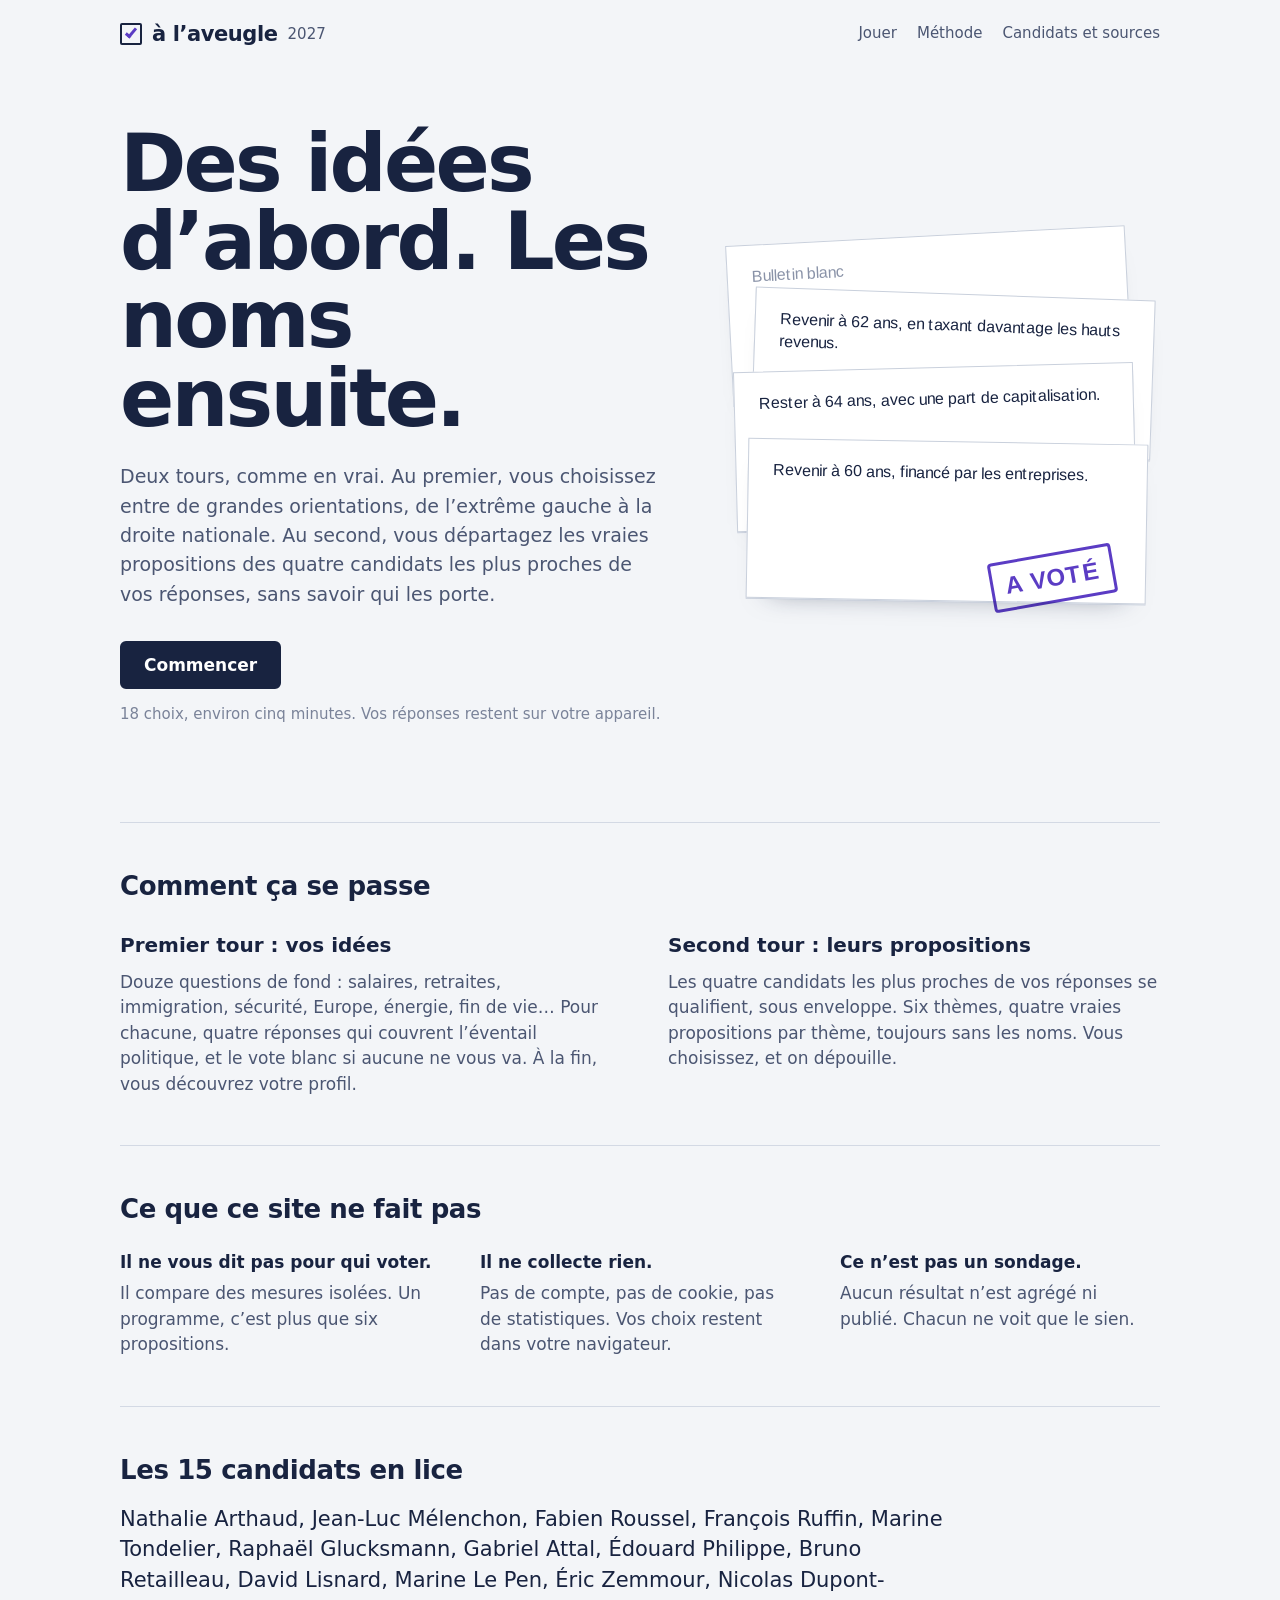
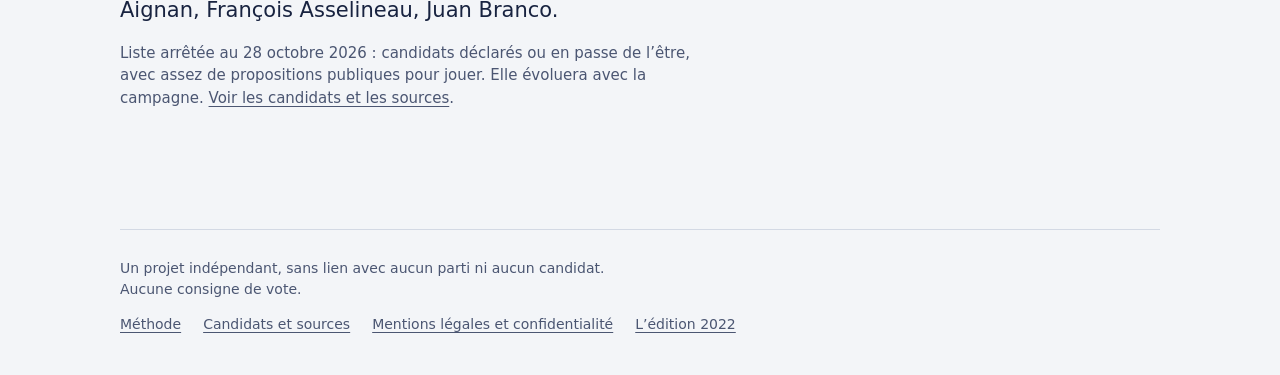
==== commit c97b7011: "À l'aveugle 2027 : jeu en deux tours, nouveau site Premier tour de 12 questions générales et profil " ====
--- a/index.html
+++ b/index.html
@@ -1,27 +1,21 @@
 <!doctype html>
 <html lang="fr">
 <head>
-<meta charset="utf-8">
-<meta name="viewport" content="width=device-width, initial-scale=1, viewport-fit=cover">
-<meta property="og:title" content="À l'aveugle">
-<meta property="og:description" content="Choisissez entre deux propositions de la présidentielle, sans savoir de qui elles viennent. On dépouille à la fin.">
-<style>:root{padding-top:env(safe-area-inset-top,0px);padding-bottom:env(safe-area-inset-bottom,0px)}[hidden]{display:none!important}</style>
+  <meta charset="utf-8">
+  <meta name="viewport" content="width=device-width, initial-scale=1, viewport-fit=cover">
+  <title>À l’aveugle 2027 · Des idées d’abord, les noms ensuite</title>
+  <meta name="description" content="Un jeu en deux tours pour la présidentielle 2027 : choisissez des idées sans savoir qui les porte, puis découvrez les candidats qui vous ressemblent.">
+  <meta property="og:title" content="À l’aveugle 2027">
+  <meta property="og:description" content="Des idées d’abord, les noms ensuite. Deux tours, environ cinq minutes, aucune donnée collectée.">
+  <meta property="og:type" content="website">
+  <meta name="theme-color" content="#F3F5F8" media="(prefers-color-scheme: light)">
+  <meta name="theme-color" content="#10172A" media="(prefers-color-scheme: dark)">
+  <link rel="icon" href="data:image/svg+xml,%3Csvg xmlns='http://www.w3.org/2000/svg' viewBox='0 0 32 32'%3E%3Crect x='3' y='6' width='26' height='20' rx='1.5' fill='%23fff' stroke='%23182340' stroke-width='2'/%3E%3Cpath d='M9 16.5l4.5 4L23 11' fill='none' stroke='%235B3CC4' stroke-width='3.2' stroke-linecap='round' stroke-linejoin='round'/%3E%3C/svg%3E">
+  <script type="module" crossorigin src="./assets/index-BUfNL5Cy.js"></script>
+  <link rel="stylesheet" crossorigin href="./assets/index-DsVa0jco.css">
 </head>
 <body>
-<title>À l'aveugle</title>
-<meta name="claude:viewport-fit-sides" content="cover">
-<meta name="description" content="Duels de propositions de programmes présidentiels, anonymisées.">
-<link rel="preconnect" href="https://fonts.googleapis.com">
-<link rel="stylesheet" href="https://fonts.googleapis.com/css2?family=Bricolage+Grotesque:opsz,wght@12..96,500..800&family=Source+Serif+4:opsz,wght@8..60,400..700&family=JetBrains+Mono:wght@400;600;700&family=Public+Sans:ital,wght@0,400..700;1,400&display=swap">
-<style>:root{--bg: #e9ecef;--bg-deep: #dde1e6;--paper: #ffffff;--ink: #15181e;--muted: #5a6170;--line: #cfd4db;--accent: #a96400;--accent-ink: #ffffff;--accent-soft: #f6e7cf;--focus: #1f5fbf;--ok: #1d7a4a;--ko: #b3261e;--ok-soft: #dcefe3;--ko-soft: #f6dedb;--shadow: 0 1px 0 rgba(21, 24, 30, .04), 0 10px 30px -12px rgba(21, 24, 30, .22);--font-display: "Bricolage Grotesque", "Avenir Next", "Segoe UI", system-ui, sans-serif;--font-text: "Public Sans", "Segoe UI", system-ui, -apple-system, sans-serif;--font-ballot: "Source Serif 4", Georgia, "Times New Roman", serif;--envelope: #9aa8bd;--envelope-front: #8d9cb3;--envelope-flap: #a9b6c9;--font-mono: "JetBrains Mono", ui-monospace, "SFMono-Regular", Menlo, monospace;--step--1: .8125rem;--step-0: 1rem;--step-1: 1.1875rem;--step-2: 1.5rem;--step-3: clamp(1.75rem, 1.2rem + 2.2vw, 2.5rem);--step-4: clamp(3rem, 1.6rem + 7vw, 6.5rem);--radius: 6px;--ease: cubic-bezier(.2, .8, .2, 1)}@media (prefers-color-scheme: dark){:root:not([data-theme=light]){--bg: #111317;--bg-deep: #0b0c0f;--paper: #1c1f26;--ink: #eceef2;--muted: #9aa1ae;--line: #2d313b;--accent: #e8a33d;--accent-ink: #1a1206;--accent-soft: #3a2a12;--focus: #7fb0ff;--ok: #5cc98d;--ko: #ff8a7a;--ok-soft: #173325;--ko-soft: #3a1c19;--envelope: #3d4a60;--envelope-front: #35415a;--envelope-flap: #4a5872;--shadow: 0 1px 0 rgba(0, 0, 0, .4), 0 14px 34px -14px rgba(0, 0, 0, .7);color-scheme:dark}}:root[data-theme=dark]{--bg: #111317;--bg-deep: #0b0c0f;--paper: #1c1f26;--ink: #eceef2;--muted: #9aa1ae;--line: #2d313b;--accent: #e8a33d;--accent-ink: #1a1206;--accent-soft: #3a2a12;--focus: #7fb0ff;--ok: #5cc98d;--ko: #ff8a7a;--ok-soft: #173325;--ko-soft: #3a1c19;--envelope: #3d4a60;--envelope-front: #35415a;--envelope-flap: #4a5872;--shadow: 0 1px 0 rgba(0, 0, 0, .4), 0 14px 34px -14px rgba(0, 0, 0, .7);color-scheme:dark}*{box-sizing:border-box}html{-webkit-text-size-adjust:100%}body{margin:0;background:var(--bg);color:var(--ink);font-family:var(--font-text);font-size:var(--step-0);line-height:1.55;padding-left:max(16px,env(safe-area-inset-left,0px));padding-right:max(16px,env(safe-area-inset-right,0px));-webkit-font-smoothing:antialiased}#root{max-width:1080px;margin:0 auto;padding-block:24px 64px}h1,h2,h3{margin:0;text-wrap:balance}p{margin:0}a{color:inherit}.tabular{font-variant-numeric:tabular-nums}.muted{color:var(--muted)}:focus-visible{outline:3px solid var(--focus);outline-offset:3px;border-radius:var(--radius)}.eyebrow{display:flex;flex-wrap:wrap;align-items:center;gap:6px 8px;font-family:var(--font-mono);font-size:var(--step--1);letter-spacing:.06em;text-transform:uppercase;color:var(--muted)}.dot{opacity:.6}.section-title{font-family:var(--font-display);font-size:var(--step-2);font-weight:650;letter-spacing:-.01em}.section-note{color:var(--muted);max-width:62ch;margin-top:6px}.fineprint{color:var(--muted);font-size:var(--step--1);max-width:70ch;line-height:1.6}.btn{-webkit-appearance:none;-moz-appearance:none;appearance:none;border:1px solid transparent;cursor:pointer;font:600 var(--step-0)/1.2 var(--font-text);padding:12px 18px;border-radius:var(--radius);color:var(--ink);background:transparent;transition:background .16s var(--ease),border-color .16s var(--ease),transform .16s var(--ease),opacity .16s}.btn:active:not(:disabled){transform:translateY(1px)}.btn:disabled{opacity:.4;cursor:default}.btn-primary{background:var(--ink);color:var(--bg)}.btn-primary:hover{background:var(--accent);color:var(--accent-ink)}.btn-secondary{border-color:var(--line);background:var(--paper)}.btn-secondary:hover:not(:disabled){border-color:var(--ink)}.btn-ghost{color:var(--muted)}.btn-ghost:hover:not(:disabled){color:var(--ink);background:var(--bg-deep)}.btn-small{padding:8px 12px;font-size:var(--step--1)}.btn-large{padding:16px 26px;font-size:var(--step-1)}.slip-label{font-family:var(--font-mono);font-size:var(--step--1);letter-spacing:.12em;text-transform:uppercase;color:var(--muted)}.home{display:grid;gap:56px}.home-hero{display:grid;gap:18px;padding-top:24px}.home-title{font-family:var(--font-display);font-size:var(--step-4);font-weight:750;line-height:.92;letter-spacing:-.035em}.title-blind{position:relative;display:inline-block;color:transparent;-webkit-text-stroke:2px var(--ink)}.title-blind:after{content:"";position:absolute;left:-2%;right:-2%;top:46%;height:.2em;background:var(--accent);transform:rotate(-1.5deg);border-radius:2px;animation:blindfold .9s var(--ease) .2s both}@keyframes blindfold{0%{transform:rotate(-1.5deg) scaleX(0);transform-origin:left}to{transform:rotate(-1.5deg) scaleX(1);transform-origin:left}}.home-lede{font-size:var(--step-1);max-width:46ch;color:var(--muted)}.home-demo{display:flex;align-items:center;gap:14px;margin-top:12px;max-width:560px}.demo-slip{flex:1;min-width:0;display:grid;gap:10px;padding:16px 18px 22px;background:var(--paper);border-radius:3px;box-shadow:var(--shadow)}.demo-left{transform:rotate(-2deg)}.demo-right{transform:rotate(1.5deg)}.demo-line{height:8px;border-radius:4px;background:var(--line)}.demo-line.short{width:62%}.demo-vs,.ballots-or{font-family:var(--font-display);font-style:italic;color:var(--muted);font-size:var(--step-1)}.home-setup{display:grid;gap:18px;justify-items:start}.length-picker{display:grid;grid-template-columns:repeat(3,minmax(0,1fr));gap:12px;width:100%;max-width:760px}.length-option{-webkit-appearance:none;-moz-appearance:none;appearance:none;text-align:left;cursor:pointer;display:grid;gap:4px;padding:16px;border-radius:var(--radius);border:1px solid var(--line);background:var(--paper);color:var(--ink);font-family:var(--font-text);transition:border-color .16s var(--ease),box-shadow .16s var(--ease)}.length-option:hover{border-color:var(--muted)}.length-option.is-active{border-color:var(--ink);box-shadow:inset 0 0 0 1px var(--ink)}.length-name{font-family:var(--font-display);font-size:var(--step-1);font-weight:650}.length-meta{font-size:var(--step--1);color:var(--muted)}.length-time{font-family:var(--font-mono);font-size:var(--step--1);color:var(--accent)}.home-rules{display:grid;gap:16px;border-top:1px solid var(--line);padding-top:28px}.rules{margin:0;padding:0;list-style:none;display:grid;grid-template-columns:repeat(3,minmax(0,1fr));gap:20px;counter-reset:step}.rules li{counter-increment:step;display:grid;gap:4px;align-content:start;color:var(--muted)}.rules li:before{content:counter(step);font-family:var(--font-mono);color:var(--accent);font-size:var(--step--1)}.rules strong{color:var(--ink);font-weight:650}.duel{display:grid;gap:28px}.duel-top{display:grid;grid-template-columns:auto 1fr auto;align-items:center;gap:12px}.rail{display:flex;gap:4px;margin:0;padding:0;list-style:none}.rail-seg{flex:1;height:6px;border-radius:3px;background:var(--line);overflow:hidden}.rail-fill{display:block;height:100%;background:var(--ink);transform-origin:left;transition:transform .42s var(--ease)}.rail-seg.is-done .rail-fill{background:var(--accent)}.duel-head{display:grid;gap:10px;animation:rise .42s var(--ease) both}.badge-new{font-family:var(--font-mono);letter-spacing:.06em;padding:2px 8px;border-radius:999px;background:var(--accent-soft);color:var(--accent)}.duel-question{font-family:var(--font-display);font-size:var(--step-3);font-weight:700;letter-spacing:-.02em;line-height:1.1;max-width:24ch}.stage{font-family:var(--font-mono);font-size:var(--step--1);color:var(--muted);animation:rise .3s var(--ease) both}.duel[data-stage=final] .stage{color:var(--accent);font-weight:600}.ballots{display:grid;grid-template-columns:minmax(0,1fr) auto minmax(0,1fr);align-items:stretch;gap:16px}.ballots-or{align-self:center}.ballot{-webkit-appearance:none;-moz-appearance:none;appearance:none;position:relative;cursor:pointer;text-align:left;color:var(--ink);display:grid;grid-template-rows:auto 1fr auto;gap:18px;min-height:260px;padding:22px 24px 20px;border:1px solid var(--line);border-radius:3px;background:var(--paper);box-shadow:var(--shadow);font-family:var(--font-text);transition:transform .26s var(--ease),border-color .2s var(--ease),opacity .32s var(--ease),box-shadow .26s var(--ease);animation:deal .46s var(--ease) both}.ballot-right{animation-delay:70ms}.ballot:before{content:"";position:absolute;left:0;right:0;top:50%;border-top:1px dashed var(--line);opacity:.6;pointer-events:none}.ballot-text{font-size:var(--step-1);line-height:1.45;font-weight:500;position:relative;background:var(--paper);align-self:center}.ballot-cta{font-size:var(--step--1);font-weight:600;color:var(--muted);transition:color .16s}.ballot:hover:not(.is-dimmed){transform:translateY(-3px);border-color:var(--ink)}.ballot:hover .ballot-cta{color:var(--accent)}.decided .ballot{pointer-events:none}.ballot.is-chosen{border-color:var(--accent);box-shadow:0 0 0 2px var(--accent),var(--shadow);transform:translateY(-4px)}.ballot.is-dimmed,.decided-none .ballot{opacity:.32;transform:scale(.97)}.stamp{position:absolute;right:18px;top:16px;padding:4px 10px;font-family:var(--font-mono);font-weight:700;letter-spacing:.14em;text-transform:uppercase;font-size:var(--step--1);color:var(--accent);border:2px solid var(--accent);border-radius:4px;transform:rotate(-8deg) scale(1.6);opacity:0;pointer-events:none}.is-chosen .stamp{animation:stamp .32s var(--ease) forwards}@keyframes stamp{to{opacity:1;transform:rotate(-8deg) scale(1)}}.duel-actions{display:flex;flex-wrap:wrap;align-items:center;justify-content:space-between;gap:12px}.keys{color:var(--muted);font-size:var(--step--1);display:flex;align-items:center;gap:6px;flex-wrap:wrap}kbd{font-family:var(--font-mono);font-size:.75rem;padding:1px 6px;border-radius:4px;border:1px solid var(--line);background:var(--paper);color:var(--ink)}@keyframes rise{0%{opacity:0;transform:translateY(8px)}to{opacity:1;transform:none}}@keyframes deal{0%{opacity:0;transform:translateY(14px) rotate(.6deg)}to{opacity:1;transform:none}}.results{display:grid;gap:48px}.results-head{display:grid;gap:14px;justify-items:start;padding-top:16px}.results-title{font-family:var(--font-display);font-size:var(--step-4);font-weight:750;letter-spacing:-.035em;line-height:.95}.results-lede{font-size:var(--step-1);color:var(--muted);max-width:48ch}.results-actions{display:flex;flex-wrap:wrap;gap:10px;margin-top:6px}.seed{font-size:var(--step--1);color:var(--muted)}.seed code{font-family:var(--font-mono);color:var(--ink);background:var(--paper);border:1px solid var(--line);padding:2px 8px;border-radius:4px;margin-left:6px}.block{display:grid;gap:16px}.champions{margin:0;padding:0;list-style:none;display:grid;grid-template-columns:repeat(auto-fill,minmax(min(100%,300px),1fr));gap:14px}.champion{display:grid;grid-template-rows:auto 1fr auto auto;gap:14px;min-width:0;padding:20px;background:var(--paper);border:1px solid var(--line);border-radius:3px;animation:rise .48s var(--ease) both}.champion.is-empty{background:transparent;border-style:dashed;grid-template-rows:auto 1fr}.champion-theme{font-family:var(--font-mono);font-size:var(--step--1);letter-spacing:.08em;text-transform:uppercase;color:var(--accent)}.champion-text{font-weight:500;line-height:1.45}.reveal{display:flex;align-items:center;gap:12px;padding-top:14px;border-top:1px dashed var(--line)}.reveal-who,.score-who{display:grid;min-width:0;line-height:1.3}.reveal-who span,.score-who span{color:var(--muted);font-size:var(--step--1)}.monogram{flex:none;display:grid;place-items:center;width:40px;height:40px;border-radius:50%;font-family:var(--font-mono);font-weight:700;font-size:var(--step--1);letter-spacing:.04em;background:var(--ink);color:var(--bg)}.monogram.small{width:32px;height:32px;font-size:.7rem}.source{font-size:var(--step--1);color:var(--muted);text-underline-offset:3px;overflow-wrap:anywhere}.source:hover{color:var(--ink)}.scores{margin:0;padding:0;list-style:none;display:grid;border-top:1px solid var(--line)}.score-row{display:grid;grid-template-columns:2ch auto minmax(0,1.2fr) minmax(80px,1fr) auto;align-items:center;gap:14px;padding:12px 0;border-bottom:1px solid var(--line)}.score-rank{font-family:var(--font-mono);color:var(--muted);font-size:var(--step--1)}.score-bar{height:8px;border-radius:4px;background:var(--bg-deep);overflow:hidden}.score-bar-fill{display:block;height:100%;background:var(--ink);transform-origin:left}.score-row:first-child .score-bar-fill{background:var(--accent)}.score-num{font-family:var(--font-mono);font-size:var(--step--1);text-align:right;display:grid;justify-items:end}.unit{color:var(--muted)}.titles{color:var(--accent)}.history summary{cursor:pointer;list-style:none;display:flex;align-items:center;gap:10px}.history summary::-webkit-details-marker{display:none}.history summary:before{content:"+";font-family:var(--font-mono);color:var(--accent);width:1ch}.history[open] summary:before{content:"−"}.history-list{margin:16px 0 0;padding:0;list-style:none;display:grid;gap:18px}.history-item{display:grid;gap:8px}.history-meta{font-family:var(--font-mono);font-size:var(--step--1);color:var(--muted);text-transform:uppercase;letter-spacing:.06em}.history-pair{display:grid;grid-template-columns:repeat(2,minmax(0,1fr));gap:10px}.history-card{padding:12px 14px;border:1px solid var(--line);border-radius:3px;display:grid;gap:6px;font-size:.9375rem;color:var(--muted)}.history-card.is-won{color:var(--ink);background:var(--paper);border-color:var(--accent)}.history-who{font-size:var(--step--1);font-weight:600}.history-card.is-won .history-who{color:var(--accent)}.history-none{font-size:var(--step--1);color:var(--muted)}.block>.btn-small{justify-self:start}.page-title{font-family:var(--font-display);font-size:var(--step-3);font-weight:750;letter-spacing:-.025em;line-height:1.05}.mono-sm{width:30px;height:30px;font-size:.68rem}.mono-md{width:40px;height:40px}.mono-lg{width:64px;height:64px;font-size:1.05rem}.mono-accent{background:var(--accent);color:var(--accent-ink)}.mono-muted{background:var(--bg-deep);color:var(--muted)}.who{display:grid;min-width:0;line-height:1.3}.who strong,.who-name{overflow-wrap:anywhere}.who-party{color:var(--muted);font-size:var(--step--1)}.btn-danger{background:var(--ko);color:var(--paper)}.chip{font-family:var(--font-mono);font-size:.72rem;letter-spacing:.06em;text-transform:uppercase;padding:3px 9px;border-radius:999px;border:1px solid var(--line);color:var(--muted);white-space:nowrap}.chip-playing{border-color:var(--ink);color:var(--ink)}.chip-done{background:var(--ink);border-color:var(--ink);color:var(--bg)}.chip-alert{background:var(--accent);border-color:var(--accent);color:var(--accent-ink)}.block-head{display:flex;flex-wrap:wrap;align-items:center;justify-content:space-between;gap:12px}.standings{margin:0;padding:0;list-style:none;display:grid}.standing{display:grid;grid-template-columns:2ch auto minmax(0,1.3fr) minmax(60px,1fr) auto;align-items:center;gap:12px;padding:10px 0;border-bottom:1px solid var(--line)}.standing:last-child{border-bottom:0}.standing-rank{font-family:var(--font-mono);font-size:var(--step--1);color:var(--muted)}.standing.is-top .standing-rank{color:var(--accent);font-weight:700}.bar{height:8px;border-radius:4px;background:var(--bg-deep);overflow:hidden}.bar-fill{display:block;height:100%;background:var(--ink);transform-origin:left;transition:transform .6s var(--ease)}.standing.is-top .bar-fill{background:var(--accent)}.standing-num{font-family:var(--font-mono);font-size:var(--step--1);display:grid;justify-items:end;text-align:right;white-space:nowrap}.standing-detail{color:var(--muted);font-size:.72rem}.flair{display:inline-flex;align-items:center;gap:10px;font-size:var(--step--1)}.flair-ring{width:28px;height:28px;border-radius:50%;flex:none;background:conic-gradient(var(--accent) var(--pct),var(--bg-deep) 0);-webkit-mask:radial-gradient(circle,transparent 52%,#000 54%);mask:radial-gradient(circle,transparent 52%,#000 54%)}.mode{display:grid;gap:20px;padding:28px;border-radius:10px;background:var(--paper);border:1px solid var(--line)}.mode-tournament{grid-template-columns:minmax(0,1.2fr) minmax(0,1fr);align-items:center;box-shadow:var(--shadow)}.mode-quick{background:transparent}.mode-copy{display:grid;gap:12px;min-width:0}.mode-title{font-family:var(--font-display);font-size:var(--step-3);font-weight:750;letter-spacing:-.02em}.mode-title.small{font-size:var(--step-2)}.mode-text{color:var(--muted);max-width:58ch}.mode-facts{margin:0;padding:0;list-style:none;display:grid;gap:4px;font-size:.9375rem}.mode-facts li:before{content:"—";color:var(--accent);margin-right:8px}.mode-actions{display:flex;flex-wrap:wrap;align-items:center;gap:12px;margin-top:4px}.mode-status{font-family:var(--font-mono);font-size:var(--step--1);color:var(--muted)}.diagram{display:grid;grid-template-columns:minmax(0,1fr) 28px minmax(0,.9fr);align-items:center;gap:8px}.diagram-pools{display:grid;gap:8px}.diagram-pool,.diagram-final{display:grid;gap:6px;padding:10px 12px;border-radius:4px;border:1px dashed var(--line);background:var(--bg)}.diagram-final{border-style:solid;border-color:var(--accent);background:var(--accent-soft);padding-block:18px}.diagram-label{font-family:var(--font-mono);font-size:.7rem;letter-spacing:.08em;text-transform:uppercase;color:var(--muted)}.diagram-final .diagram-label{color:var(--accent)}.diagram-dots{display:flex;gap:5px}.diagram-dots i{width:12px;height:12px;border-radius:50%;background:var(--line)}.diagram-dots i.on{background:var(--accent)}.diagram-dots i.rep{background:transparent;border:2px solid var(--accent)}.diagram-pool .diagram-dots i:first-child{background:var(--ink)}.diagram-note{font-size:.72rem;color:var(--muted)}.diagram-arrow{height:2px;background:var(--line);position:relative}.diagram-arrow:after{content:"";position:absolute;right:-1px;top:-4px;border:5px solid transparent;border-left-color:var(--line)}.home-settings{display:flex;flex-wrap:wrap;align-items:center;justify-content:space-between;gap:16px}.switch{display:flex;gap:14px;align-items:flex-start;cursor:pointer;max-width:60ch}.switch input{position:absolute;opacity:0;width:1px;height:1px}.switch-track{flex:none;width:42px;height:24px;border-radius:12px;background:var(--line);position:relative;transition:background .16s;margin-top:2px}.switch-thumb{position:absolute;top:3px;left:3px;width:18px;height:18px;border-radius:50%;background:var(--paper);transition:transform .18s var(--ease);box-shadow:0 1px 2px #00000040}.switch input:checked+.switch-track{background:var(--accent)}.switch input:checked+.switch-track .switch-thumb{transform:translate(18px)}.switch input:focus-visible+.switch-track{outline:3px solid var(--focus);outline-offset:2px}.switch-help{display:block;color:var(--muted);font-size:var(--step--1)}.lineup{display:flex;flex-wrap:wrap;align-items:center;gap:6px}.lineup-label{font-family:var(--font-mono);font-size:.7rem;letter-spacing:.08em;text-transform:uppercase;color:var(--muted);margin-right:4px}.lineup-chip{font-size:var(--step--1);padding:2px 10px;border-radius:999px;background:var(--paper);border:1px solid var(--line)}.must-choose{font-family:var(--font-mono);font-size:var(--step--1);color:var(--accent)}.guess{display:grid;gap:14px;padding:18px 20px;border-radius:8px;border:1px solid var(--accent);background:var(--accent-soft);animation:rise .3s var(--ease) both}.guess-kicker{font-family:var(--font-mono);font-size:.72rem;letter-spacing:.08em;text-transform:uppercase;color:var(--accent);margin-bottom:-8px}.guess-title{font-family:var(--font-display);font-size:var(--step-1);font-weight:650}.guess-options{display:grid;grid-template-columns:repeat(auto-fill,minmax(min(100%,190px),1fr));gap:8px}.guess-option{-webkit-appearance:none;-moz-appearance:none;appearance:none;display:flex;align-items:center;gap:10px;padding:10px 12px;border-radius:6px;cursor:pointer;border:1px solid var(--line);background:var(--paper);color:var(--ink);font:600 .9375rem/1.2 var(--font-text);text-align:left;transition:border-color .14s,transform .14s var(--ease)}.guess-option span:not(.monogram){flex:1;min-width:0}.guess-option:hover:not(:disabled){border-color:var(--ink);transform:translateY(-1px)}.guess-option.is-picked{border-color:var(--accent);box-shadow:0 0 0 1px var(--accent)}.guess-option:disabled:not(.is-picked){opacity:.45}.guess-foot{display:flex;flex-wrap:wrap;align-items:center;gap:12px}.guess-hint{font-size:var(--step--1);color:var(--muted)}.campaign,.recap,.champion-page,.archive{display:grid;gap:36px}.campaign-head,.recap-head{display:grid;gap:12px;justify-items:start}.steps{margin:6px 0 0;padding:0;list-style:none;display:flex;flex-wrap:wrap;gap:6px}.step{display:flex;align-items:center;gap:8px;padding:6px 12px;border-radius:999px;border:1px solid var(--line);color:var(--muted);font-size:var(--step--1)}.step+.step:before{content:"→";color:var(--line);margin-right:2px}.step.is-current{border-color:var(--ink);color:var(--ink);font-weight:600}.step.is-done{background:var(--ink);border-color:var(--ink);color:var(--bg)}.step-detail{font-family:var(--font-mono);font-size:.72rem;opacity:.8}.next-card{display:flex;flex-wrap:wrap;align-items:center;justify-content:space-between;gap:18px;padding:22px 24px;border-radius:10px;background:var(--ink);color:var(--bg)}.next-card .eyebrow{color:color-mix(in srgb,var(--bg) 70%,transparent)}.next-title{font-family:var(--font-display);font-size:var(--step-2);font-weight:700;letter-spacing:-.01em}.next-meta{font-family:var(--font-mono);font-size:var(--step--1);opacity:.75}.next-card .btn-primary{background:var(--accent);color:var(--accent-ink)}.next-card .btn-primary:hover{background:var(--bg);color:var(--ink)}.groups{display:grid;grid-template-columns:repeat(auto-fill,minmax(min(100%,300px),1fr));gap:14px}.group{display:grid;gap:14px;align-content:start;padding:18px;border-radius:8px;background:var(--paper);border:1px solid var(--line);min-width:0}.group-wide{grid-column:1 / -1}.group-locked{background:transparent;border-style:dashed}.group-head{display:flex;align-items:center;justify-content:space-between;gap:10px}.group-title{font-family:var(--font-display);font-size:var(--step-1);font-weight:700}.group-members{margin:0;padding:0;list-style:none;display:grid;gap:8px}.group-members li{display:flex;align-items:center;gap:10px}.group-text{color:var(--muted);font-size:.9375rem}.group-note{font-size:var(--step--1);color:var(--muted)}.group-members.is-secret .monogram{border:1px dashed var(--line);background:transparent}.secret-name{color:var(--muted);font-style:italic}.guess-options{grid-template-columns:repeat(auto-fill,minmax(min(100%,170px),1fr))}.group-actions{display:flex;flex-wrap:wrap;gap:8px}.group .standing{grid-template-columns:auto minmax(0,1fr) auto;row-gap:6px}.group .standing-rank{display:none}.group .bar{grid-column:1 / -1;grid-row:2}.campaign-foot{display:flex;flex-wrap:wrap;align-items:center;justify-content:space-between;gap:12px;border-top:1px solid var(--line);padding-top:18px}.confirm{display:inline-flex;flex-wrap:wrap;align-items:center;gap:8px;font-size:var(--step--1);color:var(--muted)}.callout{display:flex;flex-wrap:wrap;align-items:center;gap:18px;padding:22px 24px;border-radius:10px;background:var(--paper);border:1px solid var(--accent);box-shadow:var(--shadow);animation:rise .5s var(--ease) both}.callout-alert{display:grid;justify-items:start;background:var(--accent-soft)}.callout-kicker{font-family:var(--font-mono);font-size:var(--step--1);letter-spacing:.08em;text-transform:uppercase;color:var(--accent)}.callout-name{font-family:var(--font-display);font-size:var(--step-3);font-weight:750;letter-spacing:-.02em;line-height:1.05}.callout-text{color:var(--muted);max-width:62ch}.bet{margin-left:auto;font-family:var(--font-mono);font-size:.72rem;padding:2px 8px;border-radius:999px;white-space:nowrap}.bet-ok{background:var(--ok-soft);color:var(--ok)}.bet-ko{background:var(--ko-soft);color:var(--ko)}.recap-actions{display:flex;flex-wrap:wrap;gap:10px}.champion .reveal{flex-wrap:wrap}.champion-hero{display:grid;gap:16px;justify-items:start}.crown{display:flex;align-items:center;gap:18px;animation:rise .6s var(--ease) both}.crown .mono-lg{width:88px;height:88px;font-size:1.4rem;box-shadow:0 0 0 6px var(--accent-soft)}.crown-name{font-family:var(--font-display);font-size:var(--step-4);font-weight:780;letter-spacing:-.035em;line-height:.95}.crown-party{color:var(--muted);font-size:var(--step-1)}.champion-lede{color:var(--muted);max-width:64ch}.podium{margin:0;padding:0;list-style:none;display:grid;grid-template-columns:repeat(4,minmax(0,1fr));gap:12px;align-items:end}.podium-step{display:grid;gap:10px;justify-items:start;padding:16px;border-radius:8px;border:1px solid var(--line);background:var(--paper);animation:rise .52s var(--ease) both;min-width:0}.podium-step.step-1{border-color:var(--accent);box-shadow:0 0 0 1px var(--accent),var(--shadow);padding-block:26px}.podium-rank{font-family:var(--font-display);font-size:var(--step-2);font-weight:750;color:var(--muted);line-height:1}.step-1 .podium-rank{color:var(--accent)}.podium-score{font-family:var(--font-mono);font-size:.72rem;color:var(--muted)}.theme-grid-wrap{overflow-x:auto}.theme-grid{border-collapse:collapse;width:100%;min-width:420px;font-size:.9375rem}.theme-grid th,.theme-grid td{padding:10px 8px;border-bottom:1px solid var(--line);text-align:center}.theme-grid th[scope=row]{text-align:left;font-weight:600}.theme-grid thead th{font-family:var(--font-mono);font-size:.72rem;letter-spacing:.04em;text-transform:uppercase;color:var(--muted);font-weight:500}.cell-dot{display:inline-block;width:14px;height:14px;border-radius:50%;vertical-align:middle}.cell-won .cell-dot,.cell-dot.won{background:var(--accent);box-shadow:0 0 0 3px var(--accent-soft)}.cell-in .cell-dot,.cell-dot.in{border:2px solid var(--line)}.cell-out .cell-dot,.cell-dot.out{width:8px;height:2px;border-radius:1px;background:var(--line)}.legend{display:flex;flex-wrap:wrap;align-items:center;gap:8px 14px;font-size:var(--step--1);color:var(--muted)}.two-col{grid-template-columns:repeat(2,minmax(0,1fr));gap:28px}.two-col>div{display:grid;gap:12px;align-content:start}.path{margin:0;padding:0;list-style:none;display:grid;gap:8px}.path li{display:flex;gap:12px;align-items:baseline}.path-label{font-family:var(--font-mono);font-size:.72rem;letter-spacing:.06em;text-transform:uppercase;color:var(--muted);min-width:10ch}.archive-list{margin:0;padding:0;list-style:none;display:grid;grid-template-columns:repeat(auto-fill,minmax(min(100%,260px),1fr));gap:12px}.archive-item{display:grid;gap:8px;padding:16px;border-radius:8px;border:1px solid var(--line);background:var(--paper)}.archive-champ{display:flex;align-items:center;gap:10px;font-size:var(--step-1)}.archive-podium{color:var(--muted);font-size:var(--step--1)}.archive-flair{font-family:var(--font-mono);font-size:.72rem;color:var(--accent)}.urn{flex:none;width:34px;height:40px;border-radius:4px 4px 8px 8px;position:relative;border:2px solid var(--muted);background:linear-gradient(to bottom,transparent 30%,var(--bg-deep) 30%)}.urn:before{content:"";position:absolute;left:7px;right:7px;top:-2px;height:3px;background:var(--paper);border-radius:2px}.urn:after{content:"";position:absolute;left:9px;width:12px;top:-10px;height:12px;background:var(--paper);border:1px solid var(--muted);border-radius:1px}.sealed-box{display:flex;gap:14px;align-items:flex-start}.sealed-callout{flex-wrap:nowrap;align-items:flex-start;border-color:var(--line)}.reveal.sealed .who-name{font-style:italic;color:var(--muted)}.reveal-link{justify-self:start}.reveal-page{display:grid;gap:32px}.qualified{display:grid;grid-template-columns:repeat(auto-fill,minmax(min(100%,220px),1fr));gap:12px}.qualified-card{display:grid;gap:12px;justify-items:start;align-content:start;padding:18px;border-radius:8px;background:var(--paper);border:1px solid var(--accent);box-shadow:var(--shadow);animation:unseal .7s var(--ease) both}.qualified-card.is-pending{border-style:dashed;border-color:var(--line);box-shadow:none}@keyframes unseal{0%{opacity:0;transform:translateY(16px) rotateX(35deg)}to{opacity:1;transform:none}}.mini-list{margin:0;padding:0;list-style:none;display:grid;gap:8px}.mini-list li{display:flex;align-items:center;gap:10px}.reveal-flair{display:flex;flex-wrap:wrap;align-items:center;gap:10px;font-size:var(--step--1)}.pool-reveal{padding-top:24px;border-top:1px solid var(--line)}.ballot{text-align:center;justify-items:center;background:repeating-linear-gradient(0deg,transparent 0 3px,color-mix(in srgb,var(--ink) 1.5%,transparent) 3px 4px),var(--paper);border-radius:1px}.ballot .slip-label{letter-spacing:.18em}.ballot-text{font-family:var(--font-ballot);font-size:clamp(1.15rem,1rem + .6vw,1.45rem);font-weight:500;line-height:1.4;max-width:30ch;text-wrap:balance}.ballot.is-chosen{transform:translateY(-6px) rotate(-.8deg)}.stamp{right:16px;top:14px;font-size:.95rem;padding:6px 12px;border-width:3px}.blank-stamp{grid-column:1 / -1;justify-self:center;margin:0;padding:6px 16px;border:3px solid var(--muted);border-radius:4px;font-family:var(--font-mono);font-weight:700;letter-spacing:.16em;text-transform:uppercase;color:var(--muted);transform:rotate(-4deg);animation:stamp-in .32s var(--ease) both}@keyframes stamp-in{0%{opacity:0;transform:rotate(-4deg) scale(1.5)}to{opacity:1;transform:rotate(-4deg) scale(1)}}.blank-chip{display:inline-block;font-family:var(--font-mono);font-size:.7rem;letter-spacing:.1em;text-transform:uppercase;padding:2px 8px;border:1px dashed var(--muted);border-radius:3px;color:var(--muted);background:var(--paper);margin-right:6px}.blank-line{display:flex;flex-wrap:wrap;align-items:center;gap:8px;font-size:var(--step--1);color:var(--muted);padding-top:6px}.blank-line.is-ahead .blank-chip{border-style:solid;border-color:var(--accent);color:var(--accent)}.blank-note{color:var(--accent);font-weight:600}.envelope{position:relative;width:100%;max-width:340px;height:230px;perspective:900px;margin-top:40px}.envelope-back,.envelope-front,.envelope-flap{position:absolute;left:0;right:0}.envelope-back{top:64px;bottom:0;background:var(--envelope);border-radius:4px}.envelope-front{top:112px;bottom:0;z-index:3;background:var(--envelope-front);border-radius:0 0 4px 4px;clip-path:polygon(0 0,50% 46%,100% 0,100% 100%,0 100%)}.envelope-flap{top:64px;height:96px;z-index:4;background:var(--envelope-flap);clip-path:polygon(0 0,100% 0,50% 100%);transform-origin:top center;animation:flap-open .62s var(--ease) var(--d, 0ms) forwards}@keyframes flap-open{0%{transform:rotateX(0);z-index:4}60%{z-index:1}to{transform:rotateX(180deg);z-index:1}}.envelope-ballot{position:absolute;left:7%;right:7%;top:78px;height:150px;z-index:2;padding:14px 14px 0;background:var(--paper);border:1px solid var(--line);box-shadow:0 6px 16px -10px #00000073;text-align:center;display:grid;align-content:start;gap:4px;transform:translateY(46px);animation:ballot-up .76s var(--ease) calc(var(--d, 0ms) + .52s) forwards}@keyframes ballot-up{to{transform:translateY(-74px)}}.ballot-head{font-family:var(--font-mono);font-size:.62rem;letter-spacing:.18em;text-transform:uppercase;color:var(--muted)}.ballot-name{font-family:var(--font-ballot);font-weight:700;font-size:1.45rem;line-height:1.15;color:var(--ink);text-transform:uppercase;letter-spacing:.02em}.ballot-name.blank{color:var(--muted);font-style:italic;text-transform:none}.ballot-party{font-family:var(--font-ballot);color:var(--muted);font-size:.95rem}.champion-hero .envelope{max-width:440px;height:260px}.champion-hero .envelope-ballot{height:170px}.champion-hero .ballot-name{font-size:clamp(1.6rem,1.2rem + 1.6vw,2.3rem)}.qualified-card{animation:none}.qualified-card .envelope{margin-top:4px}.poll{display:grid;gap:8px;padding:12px 14px;border-radius:6px;background:var(--bg);border:1px solid var(--line)}.poll-kicker{font-family:var(--font-mono);font-size:.68rem;letter-spacing:.1em;text-transform:uppercase;color:var(--muted)}.poll-line{font-size:.9375rem}.poll-major .poll-line strong{color:var(--ok)}.poll-minor .poll-line strong{color:var(--accent)}.poll-bar{display:flex;height:8px;border-radius:4px;overflow:hidden;background:var(--bg-deep)}.poll-seg{display:block;height:100%}.poll-seg.pour{background:color-mix(in srgb,var(--ink) 35%,transparent)}.poll-seg.contre{background:color-mix(in srgb,var(--ink) 15%,transparent)}.poll-seg.is-mine{background:var(--accent)}.poll-meta{font-size:.75rem;color:var(--muted);line-height:1.5}.poll-meta a{color:var(--ink)}.share{grid-template-columns:minmax(0,1.2fr) minmax(0,.8fr);align-items:center;gap:24px;padding:22px;border-radius:10px;background:var(--paper);border:1px solid var(--line)}.share-copy{display:grid;gap:12px}.share-status{font-size:var(--step--1);color:var(--accent);min-height:1.4em}.share-preview{width:100%;max-width:280px;justify-self:center;border-radius:6px;box-shadow:var(--shadow)}.podium-pct{font-family:var(--font-display);font-size:var(--step-2);font-weight:750;letter-spacing:-.02em;line-height:1}.step-1 .podium-pct{color:var(--accent)}.cell-blank .cell-dot,.cell-dot.blank{border:2px dashed var(--muted)}.sources{display:grid;gap:36px}.hierarchy{margin:0;padding:0;list-style:none;display:grid;gap:0;counter-reset:h}.hier-row{display:grid;grid-template-columns:11rem minmax(0,1fr) minmax(80px,160px) 6.5rem;align-items:center;gap:14px;padding:12px 0;border-bottom:1px solid var(--line)}.hier-text{font-size:.9375rem;color:var(--muted)}.hier-num{font-family:var(--font-mono);font-size:var(--step--1);text-align:right}.kind{display:inline-block;font-family:var(--font-mono);font-size:.68rem;letter-spacing:.06em;text-transform:uppercase;padding:3px 8px;border-radius:3px;white-space:nowrap;justify-self:start}.kind-officiel{background:var(--ok-soft);color:var(--ok)}.kind-public{background:var(--accent-soft);color:var(--accent)}.kind-presse{background:var(--bg-deep);color:var(--ink)}.kind-think-tank{border:1px dashed var(--muted);color:var(--muted)}.method{margin:0;padding:0 0 0 1.1em;display:grid;gap:10px;max-width:72ch}.poll-list{margin:0;padding:0;list-style:none;display:grid;gap:12px}.poll-list li{display:grid;gap:4px}.select select{font:500 .9375rem var(--font-text);color:var(--ink);background:var(--paper);border:1px solid var(--line);border-radius:6px;padding:8px 10px;max-width:100%}.sr-only{position:absolute;width:1px;height:1px;overflow:hidden;clip:rect(0 0 0 0);white-space:nowrap}.card-list{margin:0;padding:0;list-style:none;display:grid;grid-template-columns:repeat(auto-fill,minmax(min(100%,320px),1fr));gap:12px}.card-row{display:grid;gap:8px;padding:14px;border:1px solid var(--line);border-radius:6px;background:var(--paper);min-width:0}.card-source{display:flex;flex-wrap:wrap;align-items:center;gap:8px}@media (max-width: 720px){.length-picker,.rules{grid-template-columns:1fr}.ballots{grid-template-columns:minmax(0,1fr)}.ballots-or{justify-self:center;font-size:var(--step-0)}.ballot{min-height:0;padding:18px}.ballot:before{display:none}.keys{display:none}.duel-actions .btn{width:100%}.history-pair{grid-template-columns:1fr}.score-row{grid-template-columns:auto minmax(0,1fr) auto;row-gap:8px}.score-rank{display:none}.score-bar{grid-column:1 / -1;grid-row:2}.mode{padding:20px}.mode-tournament{grid-template-columns:1fr}.standing{grid-template-columns:auto minmax(0,1fr) auto;row-gap:6px}.standing-rank{display:none}.standing .bar{grid-column:1 / -1;grid-row:2}.podium{grid-template-columns:repeat(2,minmax(0,1fr))}.two-col{grid-template-columns:1fr}.crown .mono-lg{width:64px;height:64px}.next-card .btn{width:100%}.bet{margin-left:0}.share{grid-template-columns:1fr}.hier-row{grid-template-columns:1fr auto}.hier-text{grid-column:1 / -1}.hier-row .bar{grid-column:1 / -1;grid-row:3}}@media (prefers-reduced-motion: reduce){*,*:before,*:after{animation-duration:1ms!important;animation-delay:0ms!important;transition-duration:1ms!important}}
-</style>
-<div id="root" lang="fr"></div>
-<script src="https://cdnjs.cloudflare.com/ajax/libs/react/18.3.1/umd/react.production.min.js"></script>
-<script src="https://cdnjs.cloudflare.com/ajax/libs/react-dom/18.3.1/umd/react-dom.production.min.js"></script>
-<script>(function(e,Be){"use strict";function be(n){return n.replace(/ ([:;?!»])/g," $1").replace(/« /g,"« ")}const Ue=[{id:"arthaud",name:"Nathalie Arthaud",party:"Lutte ouvrière",monogram:"NA"},{id:"dupont-aignan",name:"Nicolas Dupont-Aignan",party:"Debout la France",monogram:"ND"},{id:"hidalgo",name:"Anne Hidalgo",party:"Parti socialiste",monogram:"AH"},{id:"jadot",name:"Yannick Jadot",party:"Europe Écologie Les Verts",monogram:"YJ"},{id:"lassalle",name:"Jean Lassalle",party:"Résistons !",monogram:"JL"},{id:"le-pen",name:"Marine Le Pen",party:"Rassemblement national",monogram:"ML"},{id:"macron",name:"Emmanuel Macron",party:"La République en marche",monogram:"EM"},{id:"melenchon",name:"Jean-Luc Mélenchon",party:"Union populaire (LFI)",monogram:"JM"},{id:"pecresse",name:"Valérie Pécresse",party:"Les Républicains",monogram:"VP"},{id:"poutou",name:"Philippe Poutou",party:"Nouveau parti anticapitaliste",monogram:"PP"},{id:"roussel",name:"Fabien Roussel",party:"Parti communiste français",monogram:"FR"},{id:"zemmour",name:"Éric Zemmour",party:"Reconquête !",monogram:"EZ"}],Ge=[{id:"salaires",phase:"pool",label:"Salaires",question:"Fin de mois difficile : quelle mesure pour le salaire ?"},{id:"retraites",phase:"pool",label:"Retraites",question:"À quel âge partir, et avec quelle pension ?"},{id:"energie",phase:"pool",label:"Énergie",question:"Comment produire l'électricité de demain ?"},{id:"immigration",phase:"pool",label:"Immigration",question:"Quelle politique migratoire pour la France ?"},{id:"securite",phase:"pool",label:"Sécurité & justice",question:"Sécurité et justice : quelle méthode ?"},{id:"quotidien",phase:"pool",label:"Vie quotidienne",question:"École, santé, travail, nature : quelle mesure changerait le plus les choses ?"},{id:"monde",phase:"final",label:"Géopolitique & défense",question:"Quelle place pour la France dans le monde ?"},{id:"europe",phase:"final",label:"Europe",question:"Quelle Europe, et quelle place pour la France dedans ?"},{id:"fiscalite",phase:"final",label:"Impôts & héritage",question:"Qui doit payer l’impôt, et comment taxer le patrimoine ?"},{id:"economie",phase:"final",label:"Économie & industrie",question:"Quel rôle pour l’État dans l’économie ?"},{id:"agriculture",phase:"final",label:"Agriculture & alimentation",question:"Que faut-il changer dans nos champs et nos assiettes ?"},{id:"democratie",phase:"final",label:"Institutions",question:"Comment redonner la parole aux citoyens ?"}].map(n=>({...n,question:be(n.question)})),r={imMacron:{label:"Institut Montaigne — Programme d’E. Macron",url:"https://www.institutmontaigne.org/presidentielle-2022/emmanuel-macron/synthese",kind:"think-tank"},imLePen:{label:"Institut Montaigne — Programme de M. Le Pen",url:"https://www.institutmontaigne.org/presidentielle-2022/marine-le-pen",kind:"think-tank"},imMelenchon:{label:"Institut Montaigne — Programme de J.-L. Mélenchon",url:"https://www.institutmontaigne.org/presidentielle-2022/jean-luc-melenchon",kind:"think-tank"},imZemmour:{label:"Institut Montaigne — Programme d’É. Zemmour",url:"https://www.institutmontaigne.org/presidentielle-2022/eric-zemmour",kind:"think-tank"},imPecresse:{label:"Institut Montaigne — Programme de V. Pécresse",url:"https://www.institutmontaigne.org/presidentielle-2022/valerie-pecresse",kind:"think-tank"},imJadot:{label:"Institut Montaigne — Programme de Y. Jadot",url:"https://www.institutmontaigne.org/presidentielle-2022/yannick-jadot",kind:"think-tank"},imRoussel:{label:"Institut Montaigne — Programme de F. Roussel",url:"https://www.institutmontaigne.org/presidentielle-2022/fabien-roussel",kind:"think-tank"},hidalgoProgramme:{label:"Programme présidentiel d’A. Hidalgo (PDF)",url:"https://www.atterres.org/wp-content/uploads/2022/03/Programme-presidentiel-Anne-Hidalgo.pdf",kind:"officiel"},poutouDeclaration:{label:"Déclaration de candidature de P. Poutou (PDF)",url:"https://www.macommune.info/wp-content/uploads/2022/04/candidat-10-philippe-poutou-declaration.pdf",kind:"officiel"},arthaudProgramme:{label:"Programme de N. Arthaud — Lutte ouvrière (PDF)",url:"https://mensuel.lutte-ouvriere.org/medias/document/fichiers/2022/03/4pages_presidentielles_nathalie_arthaud.pdf",kind:"officiel"},lcpPouvoirAchat:{label:"LCP — Pouvoir d’achat : les programmes",url:"https://lcp.fr/actualites/presidentielle-les-candidats-cherchent-la-bonne-formule-sur-le-pouvoir-d-achat-106736",kind:"public"},lcpRetraites:{label:"LCP — Le grand écart sur les retraites",url:"https://lcp.fr/actualites/presidentielle-le-grand-ecart-des-propositions-sur-les-retraites-107244",kind:"public"},lcpClimat:{label:"LCP — Énergie et climat",url:"https://lcp.fr/actualites/presidentielle-quelle-energie-des-candidats-pour-le-climat-107173",kind:"public"},myrhline:{label:"MyRHline — Propositions emploi 2022",url:"https://myrhline.com/type-article/tendances-rh/programme-presidentielle-2022-propositions-rh",kind:"presse"},hespress:{label:"Hespress — Programmes Macron / Le Pen",url:"https://fr.hespress.com/258176-258176.html",kind:"presse"},publicSenatEmploi:{label:"Public Sénat — Emploi : les propositions",url:"https://www.publicsenat.fr/actualites/politique/emploi-retrouvez-les-principales-propositions-des-candidats-a-la-presidentielle",kind:"public"},publicSenatImmigration:{label:"Public Sénat — Immigration : les propositions",url:"https://www.publicsenat.fr/actualites/politique/presidentielle-que-proposent-les-candidats-sur-l-immigration-201088",kind:"public"},publicSenatDuel:{label:"Public Sénat — Macron / Le Pen, le choc des programmes",url:"https://www.publicsenat.fr/actualites/politique/presidentielle-le-duel-marcon-le-pen-le-choc-des-programmes-202164",kind:"public"},publicSenatMacron:{label:"Public Sénat — Que retenir du programme d’E. Macron",url:"https://www.publicsenat.fr/actualites/non-classe/presidentielle-2022-que-retenir-du-programme-d-emmanuel-macron-198600",kind:"public"},publicSenatInstitutions:{label:"Public Sénat — Les institutions dans le duel Macron / Le Pen",url:"https://www.publicsenat.fr/actualites/politique/la-reforme-des-institutions-au-coeur-du-duel-macron-le-pen-202480",kind:"public"},publicSenatReferendum:{label:"Public Sénat — La « révolution référendaire »",url:"https://www.publicsenat.fr/actualites/politique/marine-le-pen-detaille-sa-revolution-referendaire-202358",kind:"public"},publicSenatOtan:{label:"Public Sénat — OTAN : les propositions",url:"https://www.publicsenat.fr/actualites/politique/otan-les-propositions-des-candidats-a-la-presidentielle-200136",kind:"public"},europe1Energie:{label:"Europe 1 — Énergie : les propositions",url:"https://www.europe1.fr/node/85988",kind:"presse"},europe1Nucleaire:{label:"Europe 1 — Nucléaire : les propositions",url:"https://www.europe1.fr/node/87008",kind:"presse"},europe1Otan:{label:"Europe 1 — OTAN : les propositions",url:"https://www.europe1.fr/node/86408",kind:"presse"},europe1Pecresse:{label:"Europe 1 — Le programme sécurité de V. Pécresse",url:"https://www.europe1.fr/node/89761",kind:"presse"},europe1Education:{label:"Europe 1 — Éducation : les propositions",url:"https://www.europe1.fr/politique/education-les-propositions-des-candidats-a-la-presidentielle-4101124",kind:"presse"},selectra:{label:"Selectra — Programmes énergie 2022",url:"https://selectra.info/energie/actualites/politique/presidentielle-2022-programmes-energie",kind:"presse"},infoDurableNDA:{label:"L’info durable — Programme écolo de N. Dupont-Aignan",url:"https://www.linfodurable.fr/politique/le-programme-ecolo-de-nicolas-dupont-aignan-31372",kind:"presse"},infoDurablePoutou:{label:"L’info durable — Programme écolo de P. Poutou",url:"https://www.linfodurable.fr/politique/le-programme-ecolo-de-philippe-poutou-31345",kind:"presse"},previssimaNDA:{label:"Previssima — Entretien avec N. Dupont-Aignan",url:"https://www.previssima.fr/actualite/presidentielle-2022-nicolas-dupont-aignan-repond-a-nos-questions-en-matiere-de-protection-sociale.html",kind:"presse"},lyonCapitaleNDA:{label:"Lyon Capitale — Les mesures de N. Dupont-Aignan",url:"https://www.lyoncapitale.fr/?p=283088",kind:"presse"},mayotteSecurite:{label:"Mayotte Hebdo — La sécurité dans la campagne",url:"https://www.mayottehebdo.com/actualite/politique/election-presidentielle/presidentielle-2022-securite-marqueur-politique-campagne",kind:"presse"},sudRadioConstituante:{label:"Sud Radio — Pour une VIe République",url:"https://www.sudradio.fr/politique/melenchon-une-vie-republique-pour-mettre-fin-la-monarchie-presidentielle",kind:"presse"},vlLassalle:{label:"VL Média — Le programme de Jean Lassalle",url:"https://vl-media.fr/presidentielles-2022-demandez-le-programme-de-jean-lassalle-resistons/",kind:"presse"},vlArthaud:{label:"VL Média — Le programme de Nathalie Arthaud",url:"https://vl-media.fr/presidentielle-2022-demandez-le-programme-de-nathalie-arthaud-lo/",kind:"presse"},infoDurableLassalle:{label:"L’info durable — Programme écolo de J. Lassalle",url:"https://www.linfodurable.fr/politique/le-programme-ecolo-de-jean-lassalle-31347",kind:"presse"},sortirParisMacron:{label:"Sortir à Paris — Les propositions d’E. Macron",url:"https://www.sortiraparis.com/actualites/a-paris/articles/273614-presidentielles-2022-emmanuel-macron-au-second-tour-quelles-sont-les-propositions-du-candidat",kind:"presse"},quotidienMedecin:{label:"Le Quotidien du Médecin — Santé : J. Lassalle",url:"https://pneumologie.lequotidiendumedecin.fr/sante-societe/politique-de-sante/jean-lassalle-favorable-au-recrutement-de-100-000-paramedicaux-en-cinq-ans",kind:"presse"}},Qe={salaires:[["arthaud","smic","Aucun salaire, aucune pension et aucune allocation en dessous de 2 000 € net par mois.",r.myrhline],["arthaud","hausse","Augmenter tous les salaires de 300 à 500 € par mois et les indexer sur les prix.",r.arthaudProgramme],["poutou","smic","Porter le salaire minimum à 1 800 € net par mois.",r.poutouDeclaration],["poutou","hausse","Augmenter tous les salaires de 400 € et indexer les revenus sur les prix.",r.publicSenatEmploi],["melenchon","smic","Porter immédiatement le SMIC à 1 400 € net par mois.",r.lcpPouvoirAchat],["roussel","smic","Porter le SMIC à 1 500 € net par mois.",r.lcpPouvoirAchat],["roussel","hausse","Augmenter de 30 % les salaires de la fonction publique.",r.imRoussel],["hidalgo","smic","Augmenter le SMIC de 15 %.",r.lcpPouvoirAchat],["hidalgo","hausse","Plafonner les écarts de salaire de 1 à 20 dans une même entreprise.",r.hidalgoProgramme],["jadot","smic","Augmenter le SMIC de 10 % tout de suite, pour atteindre 1 500 € net en fin de mandat.",r.publicSenatEmploi],["jadot","revenu","Verser un revenu citoyen d’environ 918 € par mois, sans contrepartie, dès 18 ans.",r.lcpPouvoirAchat],["lassalle","smic","Porter le SMIC à 1 400 € net, et exonérer de charges l’embauche des deux premiers salariés d’une petite entreprise.",r.publicSenatEmploi],["dupont-aignan","cotisations","Ne pas toucher au SMIC, mais baisser les cotisations salariales pour augmenter de 8 % tous les salaires jusqu’à trois SMIC.",r.myrhline],["le-pen","cotisations","Ne pas augmenter le SMIC, mais exonérer de cotisations patronales les entreprises qui augmentent de 10 % les salaires jusqu’à trois SMIC.",r.hespress],["le-pen","prix","Baisser la TVA de 20 % à 5,5 % sur le carburant, l’électricité, le gaz et le fioul.",r.imLePen],["pecresse","cotisations","Augmenter de 10 % en cinq ans le salaire net des salariés modestes, grâce à une baisse des cotisations.",r.lcpPouvoirAchat],["pecresse","impots","Défiscaliser les heures supplémentaires.",r.imPecresse],["macron","cotisations","Tripler le plafond de la prime de pouvoir d’achat que l’employeur peut verser sans charges ni impôt.",r.imMacron],["macron","impots","Supprimer la redevance audiovisuelle.",r.imMacron],["zemmour","cotisations","Permettre aux employeurs de verser une prime au mérite jusqu’à trois mois de salaire, sans charges ni impôt.",r.imZemmour],["zemmour","prix","Faire rembourser par l’employeur la moitié des frais de carburant des salariés.",r.imZemmour]],retraites:[["macron","age","Repousser progressivement l’âge légal de départ à 65 ans, en tenant compte des carrières longues et des métiers pénibles.",r.publicSenatMacron],["macron","pension","Porter la pension minimale à 1 100 € pour une carrière complète.",r.publicSenatMacron],["pecresse","age","Repousser l’âge légal à 65 ans, avec des exceptions pour la pénibilité et les carrières longues.",r.imPecresse],["pecresse","pension","Aucune pension sous le SMIC pour une carrière complète, et un cumul emploi-retraite sans limite.",r.lcpRetraites],["zemmour","age","Repousser l’âge légal à 64 ans d’ici 2030, en alignant les régimes public et privé.",r.imZemmour],["zemmour","pension","Revaloriser jusqu’à 600 € par an les pensions inférieures à 1 300 €.",r.lcpPouvoirAchat],["le-pen","age","Départ à 60 ans pour ceux qui ont commencé à travailler avant 20 ans et cumulé 40 annuités.",r.hespress],["le-pen","pension","Indexer les pensions sur l’inflation, avec une pension minimale de 1 000 € par mois.",r.imLePen],["melenchon","age","Retraite à 60 ans après 40 années de cotisation.",r.imMelenchon],["melenchon","pension","Aucune pension sous le SMIC pour une carrière complète, et des pensions indexées sur les salaires.",r.imMelenchon],["roussel","age","Retraite à 60 ans à taux plein, à 75 % du revenu net des dix meilleures années, dans le public comme dans le privé.",r.imRoussel],["roussel","pension","Une pension minimale de 1 200 €, et le retour de la demi-part fiscale des veuves et des veufs.",r.imRoussel],["poutou","age","Retraite à 60 ans, et à 55 ans pour les métiers pénibles.",r.publicSenatEmploi],["arthaud","age","Rétablir la retraite à 60 ans.",r.publicSenatEmploi],["arthaud","pension","Des pensions d’au moins 2 000 € par mois, indexées à terme sur les salaires.",r.lcpRetraites],["jadot","age","Garder l’âge légal à 62 ans, et permettre de partir plus tôt dans les métiers pénibles.",r.publicSenatEmploi],["hidalgo","age","Ne pas toucher à l’âge de départ, mais ajouter des critères de pénibilité.",r.hidalgoProgramme],["hidalgo","pension","Un minimum vieillesse à 1 000 € et une pension minimale de 1 200 € pour ceux qui ont cotisé.",r.hidalgoProgramme],["dupont-aignan","age","Garder l’âge légal et la durée de cotisation actuels : ni départ plus tardif, ni plus précoce.",r.previssimaNDA],["dupont-aignan","pension","Indexer au minimum les pensions sur l’inflation et rétablir la demi-part fiscale des veuves.",r.previssimaNDA]],energie:[["macron","nucleaire","Construire six nouveaux réacteurs EPR, en étudier huit de plus, et développer les énergies renouvelables.",r.europe1Energie],["macron","renouvelables","Multiplier par dix l’énergie solaire et installer 50 parcs éoliens en mer d’ici 2050.",r.publicSenatMacron],["zemmour","nucleaire","Construire 14 réacteurs EPR et prolonger les centrales existantes jusqu’à 60 ans au minimum.",r.europe1Energie],["zemmour","renouvelables","Interdire les nouveaux projets éoliens et réorienter les aides vers les renouvelables thermiques.",r.imZemmour],["le-pen","nucleaire","Construire de nouveaux EPR, rouvrir la centrale de Fessenheim et prolonger les centrales existantes.",r.imLePen],["le-pen","renouvelables","Démanteler les éoliennes et rendre aux ménages les subventions qui leur sont consacrées.",r.imLePen],["pecresse","nucleaire","Construire six EPR et prolonger la durée de vie des centrales existantes.",r.europe1Energie],["pecresse","renouvelables","Diviser par deux l’éolien terrestre, selon l’acceptation locale, et taxer le carbone aux frontières de l’Europe.",r.imPecresse],["roussel","nucleaire","Investir à la fois dans les renouvelables et dans le nucléaire, avec au moins six EPR supplémentaires.",r.europe1Nucleaire],["roussel","factures","Porter le chèque énergie à au moins 700 € et rénover 700 000 logements par an.",r.imRoussel],["melenchon","nucleaire","Sortir du nucléaire en abandonnant les projets d’EPR, et viser 100 % d’énergies renouvelables en 2050.",r.imMelenchon],["melenchon","renouvelables","Investir 200 milliards d’euros dans la transition, et supprimer les vols intérieurs quand le train met moins de 4 heures.",r.imMelenchon],["jadot","nucleaire","Sortir progressivement du nucléaire, ne prolonger aucun réacteur au-delà de 50 ans et ne pas mettre en service l’EPR de Flamanville.",r.europe1Nucleaire],["jadot","renouvelables","Interdire la vente de voitures neuves essence et diesel dès 2030, et créer un impôt sur la fortune climatique.",r.imJadot],["hidalgo","nucleaire","Aucun nouvel EPR ni petit réacteur modulaire : le nucléaire reste une énergie de transition vers le 100 % renouvelable.",r.europe1Nucleaire],["hidalgo","renouvelables","Créer un impôt sur la fortune « climat et biodiversité » et installer un million de bornes de recharge électrique.",r.hidalgoProgramme],["poutou","nucleaire","Sortir du nucléaire et des énergies fossiles en dix ans, en fermant tout de suite les réacteurs de plus de 40 ans.",r.infoDurablePoutou],["poutou","renouvelables","Rendre les transports en commun gratuits et nationaliser les grands groupes de l’énergie.",r.infoDurablePoutou],["lassalle","renouvelables","Consacrer 4 à 5 % du budget de l’État aux renouvelables : solaire, éolien, géothermie et énergies de la mer.",r.selectra],["dupont-aignan","nucleaire","Lancer un plan de nucléaire de nouvelle génération qui évite les déchets.",r.infoDurableNDA]],immigration:[["zemmour","entrees","Mettre fin au regroupement familial, n’accepter les demandes d’asile que dans les consulats et créer des garde-frontières à statut militaire.",r.publicSenatImmigration],["zemmour","droits","Supprimer les aides sociales non contributives pour les étrangers extra-européens, et l’aide médicale d’État.",r.imZemmour],["pecresse","entrees","Organiser un référendum pour que le Parlement vote chaque année des quotas d’immigration par pays et par métier.",r.publicSenatImmigration],["pecresse","droits","Cinq ans de résidence avant d’accéder aux aides non contributives, et l’aide médicale d’État limitée aux soins urgents.",r.imPecresse],["le-pen","entrees","Soumettre à référendum une loi sur l’immigration : fin du droit du sol et regroupement familial très restreint.",r.publicSenatImmigration],["le-pen","droits","Réserver en priorité aux Français l’emploi et le logement social, et les aides de solidarité aux étrangers ayant travaillé cinq ans.",r.publicSenatImmigration],["macron","entrees","Rendre automatique l’obligation de quitter la France après un refus d’asile, et accélérer les expulsions.",r.publicSenatMacron],["macron","droits","Conditionner les titres de séjour de longue durée à un examen de français et à une démarche d’insertion professionnelle.",r.publicSenatDuel],["dupont-aignan","entrees","Un référendum dans les 100 jours sur la suspension du regroupement familial et la fin du droit du sol, et 10 000 policiers aux frontières.",r.publicSenatImmigration],["dupont-aignan","droits","Cinq ans de résidence avant de toucher des aides sociales, et suppression de l’aide médicale d’État.",r.publicSenatImmigration],["lassalle","entrees","Renforcer les douanes et les forces aux frontières contre l’immigration illégale, dans le respect du droit d’asile.",r.publicSenatImmigration],["melenchon","entrees","Suspendre le règlement de Dublin et créer une agence européenne de sauvetage en mer.",r.publicSenatImmigration],["melenchon","droits","Régulariser les travailleuses et travailleurs sans papiers et faire du titre de séjour de dix ans la norme.",r.publicSenatImmigration],["jadot","entrees","Confier la politique migratoire à un grand ministère des Solidarités, qui garantit soins et logement digne.",r.imJadot],["jadot","droits","Régulariser les personnes installées en France qui ont un travail, une vie de famille ou des enfants scolarisés.",r.publicSenatImmigration],["hidalgo","entrees","Répartir l’accueil des demandeurs d’asile sur tout le territoire et lutter contre les passeurs.",r.publicSenatImmigration],["hidalgo","droits","Permettre aux demandeurs d’asile de travailler dès le dépôt de leur demande, avec des cours de français gratuits.",r.publicSenatImmigration],["roussel","entrees","Ouvrir des voies de migration légales et sûres, dans le respect du droit international.",r.imRoussel],["roussel","droits","Régulariser les travailleurs sans papiers et interdire les tests osseux sur les mineurs isolés.",r.publicSenatImmigration],["poutou","entrees","Liberté de circulation et d’installation pour les migrants et les réfugiés.",r.poutouDeclaration],["poutou","droits","Le droit de vote pour les étrangers résidant en France.",r.poutouDeclaration],["arthaud","entrees","Garantir la liberté de circulation des migrants et supprimer le règlement de Dublin.",r.publicSenatImmigration]],monde:[["melenchon","otan","Quitter immédiatement le commandement intégré de l’OTAN, puis l’organisation elle-même, par étapes.",r.publicSenatOtan],["le-pen","otan","Quitter le commandement intégré de l’OTAN, mais seulement une fois la guerre en Ukraine terminée.",r.publicSenatOtan],["le-pen","defense","Porter le budget de la défense à 55 milliards d’euros d’ici 2027.",r.imLePen],["zemmour","otan","Sortir du commandement militaire intégré de l’OTAN pour faire de la France une puissance d’équilibre.",r.europe1Otan],["zemmour","defense","Porter le budget de la défense à 70 milliards d’euros d’ici 2030.",r.imZemmour],["dupont-aignan","otan","Faire sortir la France du commandement intégré de l’OTAN.",r.europe1Otan],["pecresse","otan","Maintenir la France dans le commandement intégré de l’OTAN.",r.europe1Otan],["lassalle","otan","Faire sortir la France de l’OTAN.",r.vlLassalle],["macron","defense","Doubler le nombre de réservistes et généraliser le service national universel.",r.publicSenatMacron],["roussel","otan","Quitter l’OTAN, œuvrer à sa dissolution et signer le traité d’interdiction des armes nucléaires.",r.imRoussel],["poutou","otan","Sortir de l’OTAN et arrêter les ventes d’armes françaises.",r.poutouDeclaration],["jadot","defense","Renforcer la coopération militaire européenne et les outils de pression diplomatique, comme les sanctions ciblées.",r.imJadot],["arthaud","defense","S’opposer aux ventes d’armes comme celles du Rafale et refuser toute union nationale derrière les dirigeants.",r.arthaudProgramme]],europe:[["melenchon","souverainete","Faire primer la Constitution française sur le droit européen, avec un principe de non-régression sociale et écologique.",r.imMelenchon],["le-pen","souverainete","Quitter le marché européen de l’électricité et réserver la libre circulation de Schengen aux citoyens européens.",r.imLePen],["zemmour","souverainete","Une Europe des nations : fin de l’élargissement et arrêt des négociations de libre-échange.",r.imZemmour],["dupont-aignan","souverainete","Sortir de l’espace Schengen et rétablir le contrôle national des frontières.",r.publicSenatImmigration],["pecresse","integration","Mettre fin à l’élargissement de l’Union européenne et au processus d’adhésion de la Turquie.",r.imPecresse],["pecresse","souverainete","Renégocier la contribution de la France au budget européen.",r.imPecresse],["macron","integration","Viser l’indépendance énergétique et technologique de la France et de l’Europe.",r.publicSenatDuel],["jadot","integration","Aller vers une Europe fédérale, avec davantage de décisions prises à la majorité qualifiée.",r.imJadot],["hidalgo","integration","Donner au Parlement européen l’initiative des lois et le dernier mot sur leur adoption.",r.hidalgoProgramme],["roussel","souverainete","Renégocier le pacte de stabilité européen et placer la Banque centrale européenne sous contrôle démocratique.",r.imRoussel],["poutou","integration","Refuser toute armée européenne.",r.poutouDeclaration]],fiscalite:[["macron","patrimoine","Aucun impôt sur les successions jusqu’à 150 000 € par enfant.",r.sortirParisMacron],["macron","entreprises","Supprimer la CVAE, un impôt de production payé par les entreprises.",r.imMacron],["le-pen","patrimoine","Exclure des successions jusqu’à 300 000 € de biens immobiliers et créer un impôt sur la fortune financière.",r.imLePen],["le-pen","revenu","Exonérer d’impôt sur le revenu tous les actifs de moins de 30 ans.",r.imLePen],["melenchon","patrimoine","Plafonner l’héritage à 12 millions d’euros et alourdir les droits sur les plus grosses successions.",r.imMelenchon],["melenchon","revenu","Un impôt sur le revenu à 14 tranches, et les revenus du capital imposés comme ceux du travail.",r.imMelenchon],["zemmour","patrimoine","Exonérer les transmissions d’entreprises familiales et permettre de donner 200 000 € tous les dix ans sans impôt.",r.imZemmour],["zemmour","revenu","Baisser la CSG sur les revenus du travail de 9,2 % à 2,5 %.",r.imZemmour],["pecresse","patrimoine","Exonérer les successions jusqu’à 200 000 € par enfant, et permettre de donner 100 000 € tous les six ans sans impôt.",r.imPecresse],["jadot","patrimoine","Limiter à 200 000 € sur toute une vie les héritages exonérés, et créer un impôt sur la fortune sans exonérations.",r.imJadot],["roussel","patrimoine","Tripler l’impôt sur la fortune et exonérer les héritages jusqu’à 170 000 €.",r.imRoussel],["roussel","revenu","Un impôt sur le revenu à 15 tranches, plus léger pour les ménages modestes.",r.imRoussel],["hidalgo","entreprises","Imposer aux multinationales un impôt minimum supérieur à 15 % sur leurs bénéfices, à l’échelle européenne.",r.hidalgoProgramme],["dupont-aignan","entreprises","Diviser par deux l’impôt sur les sociétés pour les bénéfices réinvestis en France.",r.previssimaNDA],["lassalle","patrimoine","Rétablir l’impôt sur la fortune.",r.vlLassalle],["arthaud","patrimoine","Exproprier les grandes fortunes et leurs sociétés.",r.vlArthaud]],economie:[["macron","industrie","Investir 30 milliards d’euros dans les filières d’avenir : semi-conducteurs, petits réacteurs, intelligence artificielle, biomédicaments.",r.publicSenatMacron],["le-pen","etat","Renationaliser les concessions d’autoroutes.",r.imLePen],["melenchon","etat","Renationaliser EDF et Engie, ainsi que les autoroutes et les aéroports stratégiques.",r.imMelenchon],["zemmour","industrie","Un impôt sur les sociétés à 15 % pour les petites entreprises, les artisans, les commerçants et les agriculteurs.",r.imZemmour],["pecresse","entreprise","Porter à 10 % la part des salariés au capital des grandes entreprises cotées, et rendre l’intéressement obligatoire.",r.imPecresse],["jadot","etat","Reprendre 100 % du capital d’EDF et réorienter le crédit d’impôt recherche vers la transition écologique.",r.imJadot],["roussel","etat","Nationaliser les grandes banques et assurances pour créer un pôle financier public.",r.imRoussel],["hidalgo","entreprise","Donner aux salariés la moitié des sièges des conseils d’administration dans les entreprises de plus de 1 000 personnes.",r.hidalgoProgramme],["dupont-aignan","industrie","Réserver 75 % des achats publics aux producteurs français et relocaliser un million d’emplois en cinq ans.",r.previssimaNDA],["poutou","etat","Exproprier les grandes entreprises, à commencer par l’industrie pharmaceutique et l’énergie.",r.poutouDeclaration],["arthaud","entreprise","Refuser les aides publiques aux entreprises et faire contrôler leurs comptes par les salariés.",r.arthaudProgramme]],agriculture:[["lassalle","circuits","Créer un « ticket paysan » pour les circuits courts, et réserver les aides de la PAC aux agriculteurs qui respectent leurs terres.",r.infoDurableLassalle],["le-pen","protection","Imposer 80 % de produits agricoles français dans les cantines et interdire les importations qui ne respectent pas nos normes.",r.imLePen],["zemmour","protection","Interdire les importations agricoles non conformes aux normes françaises et augmenter l’aide aux jeunes agriculteurs.",r.imZemmour],["jadot","pratiques","Diviser par deux les engrais de synthèse d’ici 2027, interdire les pesticides et l’élevage en cage.",r.imJadot],["melenchon","pratiques","Créer 300 000 emplois dans une agriculture relocalisée et écologique, et interdire l’élevage intensif.",r.imMelenchon],["macron","circuits","Une loi d’avenir agricole sur la transmission des fermes, le foncier et la formation des jeunes agriculteurs.",r.publicSenatMacron],["poutou","pratiques","Viser 100 % d’agriculture biologique et développer les circuits courts.",r.poutouDeclaration],["pecresse","revenus","Baisser d’un tiers les cotisations retraite des agriculteurs et leur garantir une retraite au moins égale au SMIC.",r.imPecresse]],democratie:[["melenchon","constitution","Convoquer une Assemblée constituante, de membres élus ou tirés au sort, pour écrire une nouvelle Constitution.",r.sudRadioConstituante],["melenchon","vote","Reconnaître le vote blanc, rendre le vote obligatoire et l’ouvrir dès 16 ans.",r.imMelenchon],["le-pen","referendum","Permettre aux citoyens de déclencher un référendum, pour proposer ou abroger une loi, dès 500 000 signatures.",r.publicSenatReferendum],["le-pen","vote","Élire les deux tiers des députés à la proportionnelle.",r.publicSenatInstitutions],["dupont-aignan","vote","Reconnaître le vote blanc et refaire l’élection s’il arrive en tête ; revenir au septennat, avec possibilité de révoquer le président à mi-mandat.",r.lyonCapitaleNDA],["lassalle","referendum","Instaurer le référendum d’initiative citoyenne, reconnaître le vote blanc et rétablir un service militaire ou civil de 9 mois.",r.vlLassalle],["macron","constitution","Relancer la réforme des institutions en la confiant à une commission réunissant tous les partis.",r.publicSenatMacron],["jadot","vote","Compter le vote blanc et refaire l’élection s’il atteint 25 %, et limiter le président à un seul mandat de sept ans.",r.imJadot],["jadot","referendum","Un référendum d’initiative citoyenne déclenché à partir de 900 000 signatures.",r.imJadot],["hidalgo","referendum","Créer un référendum d’initiative citoyenne et abaisser à un million de signatures le seuil du référendum partagé.",r.hidalgoProgramme],["hidalgo","vote","Le droit de vote dès 16 ans, et pour les étrangers non européens aux élections locales.",r.hidalgoProgramme],["roussel","referendum","Une pétition de 500 000 signatures oblige le Parlement à examiner une loi.",r.imRoussel],["roussel","vote","Instaurer la proportionnelle et le vote des étrangers aux élections locales et européennes.",r.imRoussel],["pecresse","referendum","Instaurer un référendum d’initiative citoyenne et engager une large décentralisation.",r.imPecresse],["pecresse","constitution","Inscrire dans la Constitution une règle d’or budgétaire, avec un pacte de cinq ans.",r.imPecresse],["zemmour","constitution","Faire primer les nouvelles lois françaises sur les traités internationaux.",r.imZemmour],["zemmour","vote","Revenir sur l’interdiction du cumul des mandats.",r.imZemmour],["poutou","vote","La proportionnelle intégrale à toutes les élections et le droit de vote à 16 ans.",r.poutouDeclaration],["poutou","elus","Plafonner les indemnités des élus au salaire médian et les rendre révocables.",r.poutouDeclaration]],securite:[["pecresse","prison","Créer 20 000 places de prison et des brigades « coup de poing » associant police, justice et fisc dans les quartiers les plus touchés.",r.europe1Pecresse],["pecresse","police","Consacrer 5 milliards d’euros à la modernisation de la police et de la gendarmerie.",r.imPecresse],["dupont-aignan","prison","Rétablir les peines planchers pour les récidivistes.",r.lyonCapitaleNDA],["poutou","police","Désarmer la police au contact de la population.",r.poutouDeclaration],["poutou","cannabis","Légaliser le cannabis et généraliser les alternatives à la prison.",r.poutouDeclaration],["melenchon","police","Rétablir une police de proximité et supprimer les brigades anticriminalité.",r.imMelenchon],["melenchon","cannabis","Légaliser le cannabis et en confier la vente à un monopole d’État.",r.imMelenchon],["roussel","police","Créer une police nationale de proximité avec 30 000 agents supplémentaires.",r.imRoussel],["roussel","prison","Privilégier les alternatives à la prison, en refusant l’enfermement des jeunes de 13 à 16 ans.",r.mayotteSecurite],["arthaud","cannabis","Dépénaliser le cannabis.",r.mayotteSecurite],["lassalle","cannabis","Légaliser le cannabis et consacrer une grande partie des recettes à la lutte contre les addictions.",r.vlLassalle],["macron","police","Doubler la présence des forces de l’ordre sur le terrain et créer 200 brigades de gendarmerie en zone rurale.",r.imMacron],["macron","justice","Recruter 8 500 magistrats et personnels de justice d’ici 2027.",r.imMacron],["le-pen","prison","Atteindre 85 000 places de prison d’ici 2027 et instaurer une perpétuité réelle.",r.imLePen],["le-pen","police","Instaurer une présomption de légitime défense pour les policiers.",r.imLePen],["zemmour","prison","Des peines minimales pour tous les crimes et délits, et la majorité pénale abaissée à 16 ans.",r.imZemmour],["zemmour","justice","Recruter 3 000 magistrats et 3 000 greffiers.",r.imZemmour],["jadot","justice","Recruter 3 000 magistrats et 8 000 personnels de justice.",r.imJadot],["jadot","police","Créer une police nationale de proximité et fusionner les inspections de la police et de la gendarmerie.",r.imJadot],["jadot","cannabis","Légaliser le cannabis sous contrôle public.",r.imJadot],["hidalgo","justice","Recruter des magistrats, mieux former les policiers et réexaminer les alternatives à la prison.",r.hidalgoProgramme]],quotidien:[["macron","ecole","30 minutes de sport par jour à l’école primaire, et le retour des maths dans le tronc commun au lycée.",r.europe1Education],["macron","sante","Recruter 50 000 infirmiers et aides-soignants dans les Ehpad d’ici 2027.",r.imMacron],["macron","travail","Conditionner le RSA à 15 à 20 heures d’activité par semaine.",r.imMacron],["melenchon","ecole","Abroger Parcoursup et viser 19 élèves par classe en maternelle dans l’éducation prioritaire.",r.europe1Education],["melenchon","sante","Rembourser à 100 % les soins prescrits, en intégrant les mutuelles à la Sécurité sociale.",r.imMelenchon],["melenchon","travail","Une sixième semaine de congés payés pour tous les salariés.",r.imMelenchon],["lassalle","sante","Recruter 100 000 infirmières et aides-soignantes et ouvrir 20 000 lits d’hôpital.",r.quotidienMedecin],["poutou","travail","Passer à la semaine de 32 heures sur quatre jours, sans perte de salaire.",r.myrhline],["poutou","sante","Créer un million d’emplois publics, dont 100 000 à l’hôpital.",r.poutouDeclaration],["arthaud","travail","Interdire les licenciements et répartir le travail entre tous, sans perte de salaire.",r.publicSenatEmploi],["jadot","ecole","Remplacer Parcoursup, créer 60 000 places dans le supérieur et recruter 65 000 enseignants.",r.imJadot],["jadot","sante","Créer 10 000 lits en psychiatrie en cinq ans.",r.imJadot],["jadot","nature","Créer un ministère dédié au bien-être animal.",r.lcpClimat],["hidalgo","nature","Interdire les néonicotinoïdes dans les cent premiers jours du mandat.",r.lcpClimat],["hidalgo","travail","Un congé paternité de 16 semaines, dont 6 obligatoires.",r.hidalgoProgramme],["hidalgo","ecole","Revaloriser le salaire des enseignants et mettre fin à Parcoursup.",r.hidalgoProgramme],["dupont-aignan","travail","Conditionner le RSA à une journée d’activité par semaine au service de la collectivité.",r.lyonCapitaleNDA],["dupont-aignan","sante","Créer 20 000 lits d’hôpital et un hôpital public dans chaque département.",r.previssimaNDA],["le-pen","ecole","Limiter les classes à 20 élèves en primaire et 30 au collège, et revaloriser les enseignants.",r.imLePen],["le-pen","sante","Supprimer les agences régionales de santé et réduire à 10 % les postes administratifs à l’hôpital.",r.imLePen],["pecresse","ecole","Recruter 10 000 enseignants et instaurer un examen d’entrée en sixième.",r.imPecresse],["pecresse","sante","Porter la consultation chez le généraliste à 30 €, sans hausse pour le patient.",r.imPecresse],["zemmour","ecole","Rétablir le certificat d’études pour entrer en sixième, et l’uniforme à l’école.",r.imZemmour],["zemmour","sante","Doubler le nombre d’étudiants en médecine et créer 1 000 postes de médecins urgentistes.",r.imZemmour],["roussel","travail","Passer à la semaine de 32 heures.",r.publicSenatEmploi],["roussel","ecole","Limiter les classes à 20 élèves en primaire et 25 dans le secondaire, et abolir Parcoursup.",r.imRoussel],["roussel","sante","Créer 300 000 emplois dans les Ehpad et 100 000 postes d’aide à domicile en trois ans.",r.imRoussel]]},_e=Object.entries(Qe).flatMap(([n,a])=>{const t=new Map;return a.map(([s,l,i,d])=>{const u=(t.get(s)??0)+1;return t.set(s,u),{id:`2022-${n}-${s}-${u}`,candidateId:s,themeId:n,topic:l,text:be(i),source:d}})}),R={id:"presidentielle-2022",label:"Présidentielle 2022",year:2022,candidates:Ue,themes:Ge,proposals:_e,polls:[{id:"retraites-age-elabe-2022",themeId:"retraites",topic:"age",question:"Reculer l’âge légal de départ à la retraite pour assurer le financement du système",institute:"Elabe",client:"BFMTV",fieldwork:"20–21 septembre 2022",sample:"1 002 personnes, résidents de France métropolitaine de 18 ans et plus",pour:29,contre:70,pourLabel:"favorables au recul de l’âge",contreLabel:"opposés au recul de l’âge",stances:{macron:"pour",pecresse:"pour",zemmour:"pour","le-pen":"contre",melenchon:"contre",roussel:"contre",poutou:"contre",arthaud:"contre",jadot:"contre",hidalgo:"contre","dupont-aignan":"contre"},source:{label:"Elabe pour BFMTV — Les Français et la réforme des retraites (PDF)",url:"https://elabe.fr/wp-content/uploads/2022/09/20220922_elabe_bfmtv_les-francais-et-la-reforme-des-retraites.pdf"}},{id:"nucleaire-ifop-2022",themeId:"energie",topic:"nucleaire",question:"Construire de nouveaux réacteurs nucléaires dans les années à venir",institute:"Ifop",client:"Journal du Dimanche",fieldwork:"8–9 septembre 2022",sample:"1 003 personnes de 18 ans et plus",pour:65,contre:35,pourLabel:"favorables à de nouveaux réacteurs",contreLabel:"défavorables",stances:{macron:"pour",zemmour:"pour","le-pen":"pour",pecresse:"pour",roussel:"pour","dupont-aignan":"pour",melenchon:"contre",jadot:"contre",hidalgo:"contre",poutou:"contre"},source:{label:"Ifop pour le JDD — Les Français et le nucléaire (PDF)",url:"https://www.ifop.com/wp-content/uploads/2022/09/119425-Rapport.pdf"}},{id:"ric-ifop-2022",themeId:"democratie",topic:"referendum",question:"Permettre à 700 000 citoyens de soumettre une révision de la Constitution à référendum",institute:"Ifop",client:"Espoir RIC (association soutenant une candidature)",fieldwork:"3–5 février 2022",sample:"1 503 personnes de 18 ans et plus",pour:73,contre:27,pourLabel:"favorables à un référendum d’initiative citoyenne",contreLabel:"défavorables",stances:{"le-pen":"pour",lassalle:"pour",jadot:"pour",hidalgo:"pour",pecresse:"pour"},note:"Sondage commandé par une association qui milite pour ce référendum.",source:{label:"Ifop pour Espoir RIC — Le référendum d’initiative citoyenne (PDF)",url:"https://www.ifop.com/wp-content/uploads/2022/02/cp_ifop_ric_07.02.2022.pdf"}},{id:"proportionnelle-odoxa-2025",themeId:"democratie",topic:"vote",question:"Élire les députés à la proportionnelle",institute:"Odoxa",client:"Public Sénat et la presse régionale",fieldwork:"21–22 mai 2025",sample:"1 005 personnes de 18 ans et plus",pour:75,contre:25,pourLabel:"favorables à la proportionnelle",contreLabel:"défavorables ou sans avis",stances:{"le-pen":"pour",roussel:"pour",poutou:"pour"},note:"Sondage réalisé après la campagne de 2022 : à lire comme un repère, pas comme l’opinion de l’époque.",source:{label:"Public Sénat — 75 % des Français favorables à la proportionnelle",url:"https://www.publicsenat.fr/actualites/politique/sondage-75-des-francais-sont-favorables-a-lelection-des-deputes-a-la-proportionnelle"}},{id:"isf-ifop-2018",themeId:"fiscalite",topic:"patrimoine",question:"Rétablir l’impôt de solidarité sur la fortune (ISF)",institute:"Ifop",client:"L’Humanité",fieldwork:"11–12 décembre 2018",sample:"1 016 personnes de 18 ans et plus",pour:70,contre:30,pourLabel:"favorables au retour de l’ISF",contreLabel:"défavorables",stances:{roussel:"pour",jadot:"pour",lassalle:"pour"},note:"Sondage antérieur à la campagne de 2022, réalisé pendant le mouvement des gilets jaunes.",source:{label:"Ifop pour L’Humanité — Les Français et l’ISF (PDF)",url:"https://www.ifop.com/wp-content/uploads/2018/12/116052-rapport.pdf"}}],sourcesCheckedOn:"2026-10-27",turnout:{round:"second tour du 24 avril 2022",abstentionPct:28.01,blankPctOfVoters:6.35,nullPctOfVoters:2.25,blankVotes:2228044,source:{label:"Public Sénat — Le second tour avec les votes blancs et nuls",url:"https://www.publicsenat.fr/actualites/politique/presidentielle-quel-serait-le-score-du-second-tour-en-prenant-en-compte-les-votes"}}};R.id+"";const He=R;function Ze(n){return{proposal:new Map(n.proposals.map(a=>[a.id,a])),candidate:new Map(n.candidates.map(a=>[a.id,a])),theme:new Map(n.themes.map(a=>[a.id,a]))}}function We(n){let a=1779033703,t=3144134277,s=1013904242,l=2773480762;for(let i=0;i<n.length;i++){const d=n.charCodeAt(i);a=t^Math.imul(a^d,597399067),t=s^Math.imul(t^d,2869860233),s=l^Math.imul(s^d,951274213),l=a^Math.imul(l^d,2716044179)}return a=Math.imul(s^a>>>18,597399067),t=Math.imul(l^t>>>22,2869860233),s=Math.imul(a^s>>>17,951274213),l=Math.imul(t^l>>>19,2716044179),[(a^t^s^l)>>>0,(t^a)>>>0,(s^a)>>>0,(l^a)>>>0]}function B(n){let[a,t,s,l]=We(n);return()=>{a>>>=0,t>>>=0,s>>>=0,l>>>=0;let i=a+t|0;return a=t^t>>>9,t=s+(s<<3)|0,s=s<<21|s>>>11,l=l+1|0,i=i+l|0,s=s+i|0,(i>>>0)/4294967296}}function z(n,a){const t=n.slice();for(let s=t.length-1;s>0;s--){const l=Math.floor(a()*(s+1)),i=t[s];t[s]=t[l],t[l]=i}return t}const Ee="ABCDEFGHJKLMNPQRSTUVWXYZ23456789";function ve(n=Math.random){let a="";for(let t=0;t<8;t++)t===4&&(a+="-"),a+=Ee[Math.floor(n()*Ee.length)];return a}function ee(n,a,t,s,l=new Set){if(t.length>4)throw new Error("A round holds at most 4 candidates");const i=new Map;for(const b of t){const p=n.proposals.filter(h=>h.themeId===a&&h.candidateId===b),f=p.filter(h=>!l.has(h.id));i.set(b,f.length?f:p)}const d=t.filter(b=>{var p;return(((p=i.get(b))==null?void 0:p.length)??0)>0});if(d.length<2)return null;const u=new Map;for(const b of d)for(const p of new Set(i.get(b).map(f=>f.topic)))u.set(p,(u.get(p)??0)+1);const o=Math.max(...u.values()),c=z([...u].filter(([,b])=>b===o).map(([b])=>b).sort(),s)[0],g=t.map(b=>{const p=i.get(b)??[];if(!p.length)return null;const f=p.filter(E=>E.topic===c),h=f.length?f:p;return z(h.map(E=>E.id).sort(),s)[0]});for(;g.length<4;)g.push(null);const v=z(g.filter(b=>b!==null),s),N=v.length===4?v:v.length===3?[v[0],v[1],v[2],null]:[v[0],v[1],null,null];return{themeId:a,entrants:N}}const Ne={express:4,classique:6,complete:8};function Ke(n){return n.themes.filter(a=>new Set(n.proposals.filter(t=>t.themeId===a.id).map(t=>t.candidateId)).size>=4).map(a=>a.id)}function Ye(n,a,t){const s=B(`${n.id}|${a.length}|${t}`),l=Ke(n),i=Math.min(Ne[a.length],l.length),u=z(l,s).slice(0,i).map(o=>{const m=[...new Set(n.proposals.filter(g=>g.themeId===o).map(g=>g.candidateId))].sort(),c=z(m,s).slice(0,4);return ee(n,o,c,s)});return{datasetId:n.id,seed:t,config:a,rounds:u}}const ke=(n,a,t)=>n.find(s=>s.roundIndex===a&&s.stage===t);function ye(n,a,t,s,l){if(s===null||l===null)return{winner:s??l};const i=ke(n,a,t);return i?{winner:i.winner}:{pending:{roundIndex:a,stage:t,left:s,right:l}}}function U(n,a,t){const s=n.rounds[a];if(!s)throw new Error(`Round ${a} does not exist`);const[l,i,d,u]=s.entrants,o=ye(t,a,"semi-a",l,i);if("pending"in o)return{pending:o.pending,champion:null,done:!1};const m=ye(t,a,"semi-b",d,u);if("pending"in m)return{winnerA:o.winner,pending:m.pending,champion:null,done:!1};const c=o.winner,g=m.winner;if(c===null||g===null)return{winnerA:c,winnerB:g,pending:null,champion:c??g,done:!0};const v=ke(t,a,"final");return v?{winnerA:c,winnerB:g,pending:null,champion:v.winner,done:!0}:{winnerA:c,winnerB:g,pending:{roundIndex:a,stage:"final",left:c,right:g},champion:null,done:!1}}function V(n,a){for(let t=0;t<n.rounds.length;t++){const s=U(n,t,a);if(s.pending)return s.pending}return null}function ne(n,a,t,s={}){const l=V(n,a);if(!l)throw new Error("Bracket is already over");if(t===null&&s.allowNeither===!1)throw new Error("A winner is required here");if(t!==null&&t!==l.left&&t!==l.right)throw new Error(`Proposal ${t} is not part of the current duel`);return[...a,{roundIndex:l.roundIndex,stage:l.stage,winner:t}]}function G(n,a){const t=[];return n.rounds.forEach((s,l)=>{const[i,d,u,o]=s.entrants,m=b=>a.find(p=>p.roundIndex===l&&p.stage===b),c=U(n,l,a),g=m("semi-a"),v=m("semi-b"),N=m("final");g&&i&&d&&t.push({roundIndex:l,stage:"semi-a",left:i,right:d,winner:g.winner}),v&&u&&o&&t.push({roundIndex:l,stage:"semi-b",left:u,right:o,winner:v.winner}),N&&c.winnerA&&c.winnerB&&t.push({roundIndex:l,stage:"final",left:c.winnerA,right:c.winnerB,winner:N.winner})}),t}function J(n,a){return n.rounds.map((t,s)=>U(n,s,a).champion)}function te(n,a){return a.points-n.points||a.rate-n.rate||a.titles-n.titles}function we(n,a,t,s=[]){const l=new Map(n.proposals.map(m=>[m.id,m.candidateId])),i=new Map,d=m=>{let c=i.get(m);return c||i.set(m,c={candidateId:m,appearances:0,wins:0,titles:0,points:0,rate:0}),c};s.forEach(d);const u=G(a,t);for(const m of u)d(l.get(m.left)).appearances++,d(l.get(m.right)).appearances++,m.winner&&d(l.get(m.winner)).wins++;J(a,t).forEach((m,c)=>{m&&u.some(g=>g.roundIndex===c&&g.winner===m)&&d(l.get(m)).titles++});const o=[...i.values()].map(m=>({...m,points:m.wins+m.titles,rate:m.appearances?m.wins/m.appearances:0}));return o.sort((m,c)=>te(m,c)||m.candidateId.localeCompare(c.candidateId)),o}function ae(n,a){const t=G(n,a),s=t.filter(i=>i.winner===null).length,l=J(n,a).filter((i,d)=>i===null&&t.some(u=>u.roundIndex===d)).length;return{votes:s,themes:l,points:s+l,duels:t.length}}const Xe="ABCD",Re=3,Q=(n,a)=>`${n}:${a}`;function en(n,a,t=new Date){return{v:2,datasetId:n,seed:a,startedAt:t.toISOString(),picks:{},guesses:{}}}function nn(n,a){const t=n.candidates.length,s=Math.ceil(t/4);if(s>4)throw new Error("Le tournoi gère au plus 16 candidats");const l=z(n.candidates.map(d=>d.id).sort(),B(`${a}|pools`)),i=Array.from({length:s},()=>[]);return l.forEach((d,u)=>i[u%s].push(d)),i}function se(n,a,t,s,l,i,d,u,o){const m=B(`${a}|${t}`),c=z(qe(n,d),m),g=[];for(const v of c){if(u!=="all"&&g.length>=u)break;const N=ee(n,v,i,m,o);N&&g.push(N)}for(const v of g)for(const N of v.entrants)N&&o.add(N);return{id:t,kind:s,label:l,candidateIds:i,rounds:g,allowNeither:s!=="tiebreak"}}function qe(n,a){return n.themes.filter(t=>t.phase===a).map(t=>t.id).sort()}function Pe(n,a){return B(`${n}|order|${a}`)()}function Se(n,a){return V(n,a)?a.length?"playing":"todo":"done"}function re(n,a,t,s,l,i=!1){var x,L;const d=a.picks[t.id]??[],u=we(n,t,d,t.candidateIds);if(i)return{def:t,status:"locked",standings:u};const o=Se(t,d);if(o!=="done")return{def:t,status:o,standings:u};const m=u[0],c=u.filter(P=>te(P,m)===0).map(P=>P.candidateId),g=P=>u.filter($=>!P.includes($.candidateId)).sort(($,F)=>te($,F)||Pe(a.seed,$.candidateId)-Pe(a.seed,F.candidateId)).map($=>$.candidateId);if(c.length===1)return{def:t,status:o,standings:u,ranking:[m.candidateId,...g([m.candidateId])]};const v=`${t.id}-tb`,N=B(`${a.seed}|${v}`);let b=null;for(const P of z(qe(n,s),N))if(b=ee(n,P,c,N,l),b&&b.entrants.filter(Boolean).length===c.length)break;const p={id:v,kind:"tiebreak",label:`${t.label} · prolongations`,candidateIds:c,rounds:b?[b]:[],allowNeither:!1};for(const P of(b==null?void 0:b.entrants)??[])P&&l.add(P);const f=a.picks[v]??[],h=Se(p,f);if(h!=="done")return{def:t,status:"playing",standings:u,tiebreak:{def:p,status:h}};const E=((x=f.find(P=>P.stage==="final"))==null?void 0:x.winner)??((L=f.find(P=>P.stage==="semi-a"))==null?void 0:L.winner),w=new Map(n.proposals.map(P=>[P.id,P.candidateId])),S=E&&w.get(E)||c[0];return{def:t,status:"done",standings:u,tiebreak:{def:p,status:"done"},ranking:[S,...g([S])]}}function tn(n,a){var p;const t=new Set,s=nn(n,a.seed).map((f,h)=>{const E=Xe[h],w=se(n,a.seed,`pool-${E}`,"pool",`Poule ${E}`,f,"pool","all",t);return re(n,a,w,"pool",t)}),l=s.every(f=>f.status==="done"),i=s.map(f=>{var h;return(h=f.ranking)==null?void 0:h[0]}).filter(f=>!!f),d=Math.max(0,Math.min(4,n.candidates.length)-s.length);let u,o=i;if(d>0&&s.length>1){const f=s.map(E=>{var w;return(w=E.ranking)==null?void 0:w[1]}).filter(E=>!!E),h=se(n,a.seed,"repechage","repechage","Repêchage",l?f:[],"pool",Re,t);u=re(n,a,h,"pool",t,!l),o=[...i,...(u.ranking??[]).slice(0,d)]}const m=l&&(!u||u.status==="done"),c=se(n,a.seed,"final","final","Carré final",m?o:[],"final","all",t),g=re(n,a,c,"final",t,!m),v=((p=g.ranking)==null?void 0:p[0])??null,N=[],b=f=>{f.tiebreak&&f.tiebreak.status!=="done"?N.push(f.tiebreak.def):(f.status==="todo"||f.status==="playing")&&N.push(f.def)};return[...s].sort((f,h)=>+(h.status==="playing")-+(f.status==="playing")).forEach(b),u&&b(u),b(g),{pools:s,repechage:u,final:g,qualifiers:o,champion:v,poolsRevealed:l,playable:N,flair:W(n,a)}}function xe(n,a){var s;const t=[...n.pools,...n.repechage?[n.repechage]:[],n.final];for(const l of t){if(l.def.id===a)return l.def;if(((s=l.tiebreak)==null?void 0:s.def.id)===a)return l.tiebreak.def}}function W(n,a,t){const s=new Map(n.proposals.map(d=>[d.id,d.candidateId]));let l=0,i=0;for(const[d,u]of Object.entries(a.picks)){if(t&&d!==t)continue;const o=a.guesses[d]??{};for(const m of u){if(!m.winner)continue;const c=o[Q(m.roundIndex,m.stage)];c!=null&&(i++,s.get(m.winner)===c&&l++)}}return{correct:l,total:i}}function an(n,a,t,s){const l=n.picks[a.id]??[],i=ne(a,l,t,{allowNeither:a.allowNeither}),d=i[i.length-1],u={...n.guesses};return s!==void 0&&(u[a.id]={...u[a.id]??{},[Q(d.roundIndex,d.stage)]:s}),{...n,picks:{...n.picks,[a.id]:i},guesses:u}}function sn(n,a){const t=n.picks[a]??[];if(!t.length)return n;const s=t[t.length-1],l={...n.guesses[a]??{}};return delete l[Q(s.roundIndex,s.stage)],{...n,picks:{...n.picks,[a]:t.slice(0,-1)},guesses:{...n.guesses,[a]:l}}}const rn=[{id:"express",label:"Express",minutes:"≈ 3 min"},{id:"classique",label:"Classique",minutes:"≈ 5 min"},{id:"complete",label:"Complète",minutes:"≈ 7 min"}];function ln(n){const a=n.pools.filter(t=>t.status==="done").length;return n.final.status==="done"?"Tournoi terminé":n.final.status!=="locked"?"Carré final en cours":n.repechage&&n.repechage.status!=="locked"?"Repêchage en cours":`${a} poule${a>1?"s":""} sur ${n.pools.length} jouée${a>1?"s":""}`}function on(n){const[a,t]=e.useState("classique"),{dataset:s,campaign:l}=n;return e.createElement("main",{className:"home"},e.createElement("section",{className:"home-hero","aria-labelledby":"home-title"},e.createElement("p",{className:"eyebrow"},s.label," · ",s.candidates.length," candidats · ",s.proposals.length," propositions sourcées"),e.createElement("h1",{id:"home-title",className:"home-title"},"À l’",e.createElement("span",{className:"title-blind"},"aveugle")),e.createElement("p",{className:"home-lede"},"Deux propositions tirées des programmes. Aucun nom, aucun parti. Vous gardez celle qui vous convainc, et on dépouille à la fin.")),e.createElement("section",{className:"mode mode-tournament","aria-labelledby":"tournament-title"},e.createElement("div",{className:"mode-copy"},e.createElement("p",{className:"eyebrow"},"Mode principal"),e.createElement("h2",{id:"tournament-title",className:"mode-title"},"Le Tournoi"),e.createElement("p",{className:"mode-text"},"Les ",s.candidates.length," candidats sont tirés au sort en poules de quatre, dont la composition reste secrète jusqu’à leur dépouillement. Chaque session, vous passez une poule au crible, thème par thème. Les vainqueurs se retrouvent dans un carré final pour départager leurs idées."),e.createElement("ul",{className:"mode-facts"},e.createElement("li",null,e.createElement("strong",null,"3 poules")," de 4 candidats, sur 6 grands thèmes de campagne"),e.createElement("li",null,e.createElement("strong",null,"1 grand dépouillement")," : tout est révélé une fois les trois poules jouées"),e.createElement("li",null,e.createElement("strong",null,"1 repêchage")," entre les trois deuxièmes"),e.createElement("li",null,e.createElement("strong",null,"1 carré final")," sur des sujets plus pointus : Europe, fiscalité, géopolitique, industrie, agriculture, institutions")),e.createElement("div",{className:"mode-actions"},l&&!n.campaignFinished?e.createElement(e.Fragment,null,e.createElement("button",{type:"button",id:"resume-campaign",className:"btn btn-primary btn-large",onClick:n.onOpenCampaign},"Reprendre le tournoi"),e.createElement("span",{className:"mode-status"},ln(l))):l&&n.campaignFinished?e.createElement(e.Fragment,null,e.createElement("button",{type:"button",id:"new-campaign",className:"btn btn-primary btn-large",onClick:n.onNewCampaign},"Lancer un nouveau tournoi"),e.createElement("button",{type:"button",id:"open-campaign",className:"btn btn-secondary",onClick:n.onOpenCampaign},"Revoir le dernier")):e.createElement("button",{type:"button",id:"new-campaign",className:"btn btn-primary btn-large",onClick:n.onNewCampaign},"Lancer un tournoi"))),e.createElement(un,null)),e.createElement("section",{className:"mode mode-quick","aria-labelledby":"quick-title"},e.createElement("div",{className:"mode-copy"},e.createElement("h2",{id:"quick-title",className:"mode-title small"},"Partie rapide"),e.createElement("p",{className:"mode-text"},"Quelques thèmes, quatre propositions par thème, n’importe quels candidats. Pour jouer en attendant le bus.")),e.createElement("div",{className:"length-picker",role:"radiogroup","aria-labelledby":"quick-title"},rn.map(i=>{const d=Ne[i.id],u=i.id===a;return e.createElement("button",{key:i.id,id:`length-${i.id}`,type:"button",role:"radio","aria-checked":u,className:`length-option${u?" is-active":""}`,onClick:()=>t(i.id)},e.createElement("span",{className:"length-name"},i.label),e.createElement("span",{className:"length-meta"},d," thèmes · ",d*3," duels max"),e.createElement("span",{className:"length-time"},i.minutes))})),e.createElement("div",{className:"mode-actions"},e.createElement("button",{type:"button",id:"start",className:"btn btn-secondary",onClick:()=>n.onQuick(a)},"Lancer une partie rapide"),n.quickInProgress&&e.createElement("button",{type:"button",id:"resume-quick",className:"btn btn-ghost",onClick:n.onResumeQuick},"Reprendre la partie en cours"))),e.createElement("section",{className:"home-settings","aria-label":"Réglages"},e.createElement("label",{className:"switch",htmlFor:"guess-toggle"},e.createElement("input",{id:"guess-toggle",type:"checkbox",checked:n.guessAuthor,onChange:i=>n.onToggleGuess(i.target.checked)}),e.createElement("span",{className:"switch-track","aria-hidden":"true"},e.createElement("span",{className:"switch-thumb"})),e.createElement("span",null,e.createElement("strong",null,"Pari sur l’auteur"),e.createElement("span",{className:"switch-help"},"Quand une proposition remporte son thème, devinez qui l’a écrite. Les réponses tombent au dépouillement."))),e.createElement("button",{type:"button",id:"open-sources",className:"btn btn-ghost",onClick:n.onSources},"Sources et méthode"),n.archiveCount>0&&e.createElement("button",{type:"button",id:"open-archive",className:"btn btn-ghost",onClick:n.onArchive},"Palmarès · ",n.archiveCount," tournoi",n.archiveCount>1?"s":"")),e.createElement("section",{className:"home-rules","aria-labelledby":"rules-title"},e.createElement("h2",{id:"rules-title",className:"section-title"},"Comment ça se joue"),e.createElement("ol",{className:"rules"},e.createElement("li",null,e.createElement("strong",null,"Un thème, quatre propositions.")," Elles s’affrontent deux par deux : deux demi-finales, puis une finale. Le plus souvent, elles répondent à la même question précise."),e.createElement("li",null,e.createElement("strong",null,"Vous tranchez à l’aveugle.")," Si aucune ne vous convient, votez blanc : c’est compté jusqu’au résultat final. Un candidat sans proposition sur un thème est exempté."),e.createElement("li",null,e.createElement("strong",null,"Le dépouillement.")," Les auteurs sont révélés avec la source de chaque proposition : en fin de partie rapide, ou au grand dépouillement du tournoi.")),e.createElement("p",{className:"fineprint"},"Les propositions sont reformulées de façon courte et factuelle, puis tirées au hasard. Ce jeu compare des mesures isolées : il ne remplace pas la lecture des programmes et ne donne aucune consigne de vote.")))}function un(){return e.createElement("div",{className:"diagram","aria-hidden":"true"},e.createElement("div",{className:"diagram-pools"},["A","B","C"].map(n=>e.createElement("div",{key:n,className:"diagram-pool"},e.createElement("span",{className:"diagram-label"},"Poule ",n),e.createElement("span",{className:"diagram-dots"},e.createElement("i",null),e.createElement("i",null),e.createElement("i",null),e.createElement("i",null))))),e.createElement("div",{className:"diagram-arrow"}),e.createElement("div",{className:"diagram-final"},e.createElement("span",{className:"diagram-label"},"Carré final"),e.createElement("span",{className:"diagram-dots"},e.createElement("i",{className:"on"}),e.createElement("i",{className:"on"}),e.createElement("i",{className:"on"}),e.createElement("i",{className:"rep"})),e.createElement("span",{className:"diagram-note"},"3 vainqueurs + 1 repêché")))}function cn(){const n="(prefers-reduced-motion: reduce)",[a,t]=e.useState(()=>typeof window<"u"&&window.matchMedia?window.matchMedia(n).matches:!1);return e.useEffect(()=>{var i;if(!window.matchMedia)return;const s=window.matchMedia(n),l=()=>t(s.matches);return(i=s.addEventListener)==null||i.call(s,"change",l),()=>{var d;return(d=s.removeEventListener)==null?void 0:d.call(s,"change",l)}},[]),a}async function le(n){try{return await navigator.clipboard.writeText(n),!0}catch{try{const a=document.createElement("textarea");a.value=n,a.setAttribute("readonly",""),a.style.position="fixed",a.style.opacity="0",document.body.appendChild(a),a.select();const t=document.execCommand("copy");return document.body.removeChild(a),t}catch{return!1}}}function j({text:n,size:a="md",tone:t="ink"}){return e.createElement("span",{className:`monogram mono-${a} mono-${t}`,"aria-hidden":"true"},n)}function ie({index:n,id:a,strong:t=!0}){const s=n.candidate.get(a);return e.createElement("span",{className:"who"},t?e.createElement("strong",null,s.name):e.createElement("span",{className:"who-name"},s.name),e.createElement("span",{className:"who-party"},s.party))}function K({index:n,rows:a,ranking:t,qualified:s=1,highlightTop:l=!0}){const i=new Map(a.map(o=>[o.candidateId,o])),d=t??a.map(o=>o.candidateId),u=Math.max(1,...a.map(o=>o.points));return e.createElement("ol",{className:"standings"},d.map((o,m)=>{const c=i.get(o),g=n.candidate.get(o),v=l&&m<s;return e.createElement("li",{key:o,className:`standing${v?" is-top":""}`},e.createElement("span",{className:"standing-rank tabular"},m+1),e.createElement(j,{text:g.monogram,size:"sm",tone:v?"accent":"ink"}),e.createElement(ie,{index:n,id:o}),e.createElement("span",{className:"bar","aria-hidden":"true"},e.createElement("span",{className:"bar-fill",style:{transform:`scaleX(${c.points/u})`}})),e.createElement("span",{className:"standing-num tabular"},e.createElement("strong",null,c.points)," pt",c.points>1?"s":"",e.createElement("span",{className:"standing-detail"},c.wins,"/",c.appearances," duels",c.titles?` · ${c.titles} thème${c.titles>1?"s":""}`:"")))}))}function Y({correct:n,total:a}){if(!a)return e.createElement("span",{className:"flair muted"},"Aucun pari sur l’auteur");const t=Math.round(n/a*100);return e.createElement("span",{className:"flair"},e.createElement("span",{className:"flair-ring",style:{"--pct":`${t}%`},"aria-hidden":"true"}),e.createElement("span",null,e.createElement("strong",{className:"tabular"},n,"/",a)," auteurs reconnus"))}const mn={"semi-a":"Demi-finale 1 sur 2","semi-b":"Demi-finale 2 sur 2",final:"Finale du thème"};function Ce(n){const{bracket:a,picks:t,index:s,label:l,allowNeither:i,guessCandidates:d,shouldGuess:u,lineup:o,note:m,onPick:c,onUndo:g,onQuit:v,quitLabel:N="Quitter"}=n,b=V(a,t),p=cn(),[f,h]=e.useState(null),[E,w]=e.useState("choose"),[S,x]=e.useState(void 0),L=e.useRef(void 0),P=e.useRef(!1),$=b?`${l}-${b.roundIndex}-${b.stage}`:"done";e.useEffect(()=>(h(null),w("choose"),x(void 0),P.current=!1,()=>window.clearTimeout(L.current)),[$]);const F=e.useCallback(y=>b?y==="left"?b.left:y==="right"?b.right:null:null,[b]),M=e.useCallback(y=>{if(!b||P.current||y==="none"&&!i)return;P.current=!0,h(y);const q=F(y);if(q&&d&&d.length>1&&(!u||u(q))){w("guess");return}w("leaving"),L.current=window.setTimeout(()=>c(F(y)),p?120:620)},[b,i,d,u,c,p,F]),T=e.useCallback(y=>{E!=="guess"||!f||(x(y),w("leaving"),L.current=window.setTimeout(()=>c(F(f),y),p?120:380))},[E,f,c,p,F]);if(e.useEffect(()=>{const y=q=>{if(!(q.metaKey||q.ctrlKey||q.altKey)){if(E==="guess"&&d){const D=Number(q.key);if(q.key==="0"||q.key==="Escape")T(null);else if(D>=1&&D<=d.length)T(d[D-1]);else return}else if(E==="choose")if(q.key==="ArrowLeft")M("left");else if(q.key==="ArrowRight")M("right");else if(q.key==="ArrowDown"&&i)M("none");else if(q.key==="Backspace")g();else return;else return;q.preventDefault()}};return window.addEventListener("keydown",y),()=>window.removeEventListener("keydown",y)},[E,M,T,g,d,i]),!b)return null;const H=a.rounds[b.roundIndex],Z=s.theme.get(H.themeId),he=s.proposal.get(b.left),X=s.proposal.get(b.right),k=b.stage==="semi-a"||b.stage==="semi-b"&&!H.entrants[0];return e.createElement("main",{className:"duel","data-stage":b.stage},e.createElement("header",{className:"duel-top"},e.createElement("button",{type:"button",id:"quit",className:"btn btn-ghost btn-small",onClick:v},N),e.createElement(dn,{bracket:a,picks:t,current:b.roundIndex}),e.createElement("button",{type:"button",id:"undo",className:"btn btn-ghost btn-small",onClick:g,disabled:t.length===0||E!=="choose"},"Annuler")),e.createElement("section",{className:"duel-head",key:`head-${H.themeId}-${l}`,"aria-live":"polite"},e.createElement("p",{className:"eyebrow"},e.createElement("span",null,l),e.createElement("span",{className:"dot","aria-hidden":"true"},"·"),e.createElement("span",{className:"tabular"},"Thème ",b.roundIndex+1,"/",a.rounds.length),e.createElement("span",{className:"dot","aria-hidden":"true"},"·"),Z.label,k&&a.rounds.length>1&&e.createElement("span",{className:"badge-new"},"Nouveau thème")),e.createElement("h1",{className:"duel-question"},Z.question),e.createElement("p",{className:"stage",key:$},m??mn[b.stage]),o&&e.createElement("p",{className:"lineup","aria-label":"Candidats en lice"},e.createElement("span",{className:"lineup-label"},"En lice"),o.map(y=>e.createElement("span",{key:y,className:"lineup-chip"},s.candidate.get(y).name)))),e.createElement("section",{className:`ballots${f?` decided decided-${f}`:""}`,key:$,"aria-label":"Choisissez une proposition"},e.createElement(Le,{side:"left",letter:"A",text:he.text,chosen:f==="left",dimmed:!!f&&f!=="left",onChoose:()=>M("left")}),e.createElement("span",{className:"ballots-or","aria-hidden":"true"},"ou"),e.createElement(Le,{side:"right",letter:"B",text:X.text,chosen:f==="right",dimmed:!!f&&f!=="right",onChoose:()=>M("right")}),f==="none"&&e.createElement("p",{className:"blank-stamp","aria-live":"polite"},"Vote blanc")),(E==="guess"||E==="leaving"&&S!==void 0)&&d?e.createElement("section",{className:"guess","aria-labelledby":"guess-title"},e.createElement("p",{className:"guess-kicker"},"Proposition lauréate · ",Z.label),e.createElement("h2",{id:"guess-title",className:"guess-title"},"Pari bonus : qui l’a écrite ?"),!o&&e.createElement("p",{className:"guess-hint"},"La poule reste secrète : choisissez parmi les ",d.length," candidats."),e.createElement("div",{className:"guess-options"},d.map((y,q)=>{const D=s.candidate.get(y);return e.createElement("button",{key:y,id:`guess-${y}`,type:"button",className:`guess-option${S===y?" is-picked":""}`,onClick:()=>T(y),disabled:E!=="guess"},e.createElement(j,{text:D.monogram,size:"sm",tone:S===y?"accent":"ink"}),e.createElement("span",null,D.name),q<9&&e.createElement("kbd",{"aria-hidden":"true"},q+1))})),e.createElement("div",{className:"guess-foot"},e.createElement("button",{type:"button",id:"guess-skip",className:"btn btn-ghost btn-small",onClick:()=>T(null),disabled:E!=="guess"},"Je ne sais pas"),e.createElement("span",{className:"guess-hint"},S!==void 0?"Pari noté.":"La réponse sera révélée au dépouillement."))):e.createElement("footer",{className:"duel-actions"},i?e.createElement("button",{type:"button",id:"neither",className:"btn btn-secondary",onClick:()=>M("none"),disabled:!!f},"Vote blanc"):e.createElement("p",{className:"must-choose"},"Prolongations : pas de vote blanc, il faut trancher."),e.createElement("p",{className:"keys","aria-hidden":"true"},e.createElement("kbd",null,"←")," A ",e.createElement("kbd",null,"→")," B ",i&&e.createElement(e.Fragment,null,e.createElement("kbd",null,"↓")," blanc "),e.createElement("kbd",null,"⌫")," annuler")))}function Le({side:n,letter:a,text:t,chosen:s,dimmed:l,onChoose:i}){return e.createElement("button",{type:"button",id:`ballot-${n}`,className:`ballot ballot-${n}${s?" is-chosen":""}${l?" is-dimmed":""}`,onClick:i,"aria-pressed":s,"aria-label":`Bulletin ${a} : ${t}`},e.createElement("span",{className:"slip-label"},"Bulletin de vote · ",a),e.createElement("span",{className:"ballot-text"},t),e.createElement("span",{className:"ballot-cta","aria-hidden":"true"},"Je garde celle-ci"),e.createElement("span",{className:"stamp","aria-hidden":"true"},"A voté"))}function dn({bracket:n,picks:a,current:t}){return e.createElement("ol",{className:"rail","aria-label":`Thème ${t+1} sur ${n.rounds.length}`},n.rounds.map((s,l)=>{const i=U(n,l,a),d=a.filter(o=>o.roundIndex===l).length,u=i.done?1:l===t?d/3:0;return e.createElement("li",{key:`${s.themeId}-${l}`,className:`rail-seg${l===t?" is-current":""}${i.done?" is-done":""}`},e.createElement("span",{className:"rail-fill",style:{transform:`scaleX(${u})`}}))}))}const pn={"semi-a":"Demi-finale 1","semi-b":"Demi-finale 2",final:"Finale"};function gn({dataset:n,index:a,game:t,picks:s,onReplay:l,onHome:i,onUndo:d}){const u=J(t,s),o=we(n,t,s),m=G(t,s),c=Math.max(1,...o.map(p=>p.wins)),[g,v]=e.useState("idle"),N=e.useMemo(()=>{const p=t.rounds.map((f,h)=>{var x;const E=a.theme.get(f.themeId),w=u[h]?a.proposal.get(u[h]):void 0,S=w?(x=a.candidate.get(w.candidateId))==null?void 0:x.name:void 0;return`• ${E.label} : ${S??"aucune proposition retenue"}`});return[`À l’aveugle · ${n.label}`,"Mes propositions gagnantes, découvertes sans savoir de qui elles venaient :",...p,`Code de partie : ${t.seed}`].join(`
-`)},[u,n.label,t,a]),b=async()=>{v(await le(N)?"ok":"fail"),window.setTimeout(()=>v("idle"),2400)};return e.createElement("main",{className:"results"},e.createElement("header",{className:"results-head"},e.createElement("p",{className:"eyebrow"},n.label,e.createElement("span",{className:"dot","aria-hidden":"true"},"·"),e.createElement("span",{className:"tabular"},m.length," duels · ",t.rounds.length," thèmes")),e.createElement("h1",{className:"results-title"},"Le dépouillement"),e.createElement("p",{className:"results-lede"},"Voici qui se cachait derrière les bulletins que vous avez gardés."),e.createElement("div",{className:"results-actions"},e.createElement("button",{type:"button",id:"replay",className:"btn btn-primary",onClick:l},"Rejouer avec d’autres propositions"),e.createElement("button",{type:"button",id:"copy",className:"btn btn-secondary",onClick:b},g==="ok"?"Résultat copié":g==="fail"?"Copie impossible":"Copier mon résultat"),e.createElement("button",{type:"button",id:"home",className:"btn btn-ghost",onClick:i},"Changer de durée")),e.createElement("p",{className:"seed"},"Code de partie ",e.createElement("code",{className:"tabular"},t.seed))),e.createElement("section",{"aria-labelledby":"champions-title",className:"block"},e.createElement("h2",{id:"champions-title",className:"section-title"},"Vos propositions gagnantes"),e.createElement("ol",{className:"champions"},t.rounds.map((p,f)=>{const h=a.theme.get(p.themeId),E=u[f],w=E?a.proposal.get(E):void 0,S=w?a.candidate.get(w.candidateId):void 0;return e.createElement("li",{key:p.themeId,className:`champion${w?"":" is-empty"}`,style:{animationDelay:`${f*90}ms`}},e.createElement("p",{className:"champion-theme"},h.label),w&&S?e.createElement(e.Fragment,null,e.createElement("p",{className:"champion-text"},w.text),e.createElement("div",{className:"reveal"},e.createElement("span",{className:"monogram","aria-hidden":"true"},S.monogram),e.createElement("span",{className:"reveal-who"},e.createElement("strong",null,S.name),e.createElement("span",null,S.party))),e.createElement("a",{className:"source",href:w.source.url,target:"_blank",rel:"noopener noreferrer"},"Source : ",w.source.label)):e.createElement("p",{className:"champion-text muted"},"Vous avez écarté toutes les propositions de ce thème."))}))),e.createElement("section",{"aria-labelledby":"scores-title",className:"block"},e.createElement("h2",{id:"scores-title",className:"section-title"},"Le décompte par candidat"),e.createElement("p",{className:"section-note"},"Chaque ligne compte les duels gagnés par les propositions d’un candidat, sur le nombre de duels où elles sont apparues. Le tirage est aléatoire : certains candidats sont peu apparus dans votre partie."),e.createElement("ol",{className:"scores"},o.map((p,f)=>{const h=a.candidate.get(p.candidateId);return e.createElement("li",{key:p.candidateId,className:"score-row"},e.createElement("span",{className:"score-rank tabular"},f+1),e.createElement("span",{className:"monogram small","aria-hidden":"true"},h.monogram),e.createElement("span",{className:"score-who"},e.createElement("strong",null,h.name),e.createElement("span",null,h.party)),e.createElement("span",{className:"score-bar","aria-hidden":"true"},e.createElement("span",{className:"score-bar-fill",style:{transform:`scaleX(${p.wins/c})`}})),e.createElement("span",{className:"score-num tabular"},p.wins,"/",p.appearances," ",e.createElement("span",{className:"unit"},"duels"),p.titles>0&&e.createElement("span",{className:"titles"},p.titles," thème",p.titles>1?"s":"")))}))),e.createElement("section",{"aria-labelledby":"history-title",className:"block"},e.createElement("details",{className:"history"},e.createElement("summary",{id:"history-title",className:"section-title"},"Revoir les ",m.length," duels, avec leurs auteurs"),e.createElement("ol",{className:"history-list"},m.map(p=>{const f=a.theme.get(t.rounds[p.roundIndex].themeId);return e.createElement("li",{key:`${p.roundIndex}-${p.stage}`,className:"history-item"},e.createElement("p",{className:"history-meta"},f.label," · ",pn[p.stage]),e.createElement("div",{className:"history-pair"},[p.left,p.right].map(h=>{const E=a.proposal.get(h),w=a.candidate.get(E.candidateId),S=p.winner===h;return e.createElement("div",{key:h,className:`history-card${S?" is-won":""}`},e.createElement("p",null,E.text),e.createElement("p",{className:"history-who"},S?"Gardée · ":"",w.name))})),p.winner===null&&e.createElement("p",{className:"history-none"},"Aucune des deux retenue"))}))),e.createElement("button",{type:"button",id:"undo-last",className:"btn btn-ghost btn-small",onClick:d},"Revenir sur mon dernier choix")),e.createElement("p",{className:"fineprint block"},"Propositions issues des programmes de la présidentielle 2022, reformulées en une phrase et liées à leur source. Comparer des mesures isolées ne dit pas tout d’un programme ni d’un candidat : ce jeu ne donne aucune consigne de vote."))}const hn={locked:"Verrouillé",todo:"À jouer",playing:"En cours",done:"Terminé"},fn={local:"Sauvegardé sur cet appareil",synced:"Sauvegardé sur votre compte",saving:"Sauvegarde…",offline:"Sauvegardé sur cet appareil (compte injoignable)"},bn=n=>new Date(n).toLocaleDateString("fr-FR",{day:"numeric",month:"long"});function En({index:n,state:a,view:t,sync:s,onPlay:l,onRecap:i,onChampion:d,onReveal:u,onAbandon:o,onHome:m}){var h;const[c,g]=e.useState(!1),v=t.playable[0],N=t.pools.filter(E=>E.status==="done").length,b=[{label:"Poules",detail:`${N}/${t.pools.length}`,done:N===t.pools.length,current:N<t.pools.length},...t.repechage?[{label:"Repêchage",detail:t.repechage.status==="done"?"joué":"",done:t.repechage.status==="done",current:N===t.pools.length&&t.repechage.status!=="done"}]:[],{label:"Carré final",detail:t.final.status==="done"?"joué":"",done:t.final.status==="done",current:t.final.status!=="locked"&&t.final.status!=="done"}],p=v?v.kind==="tiebreak"?`Jouer les prolongations · ${v.label.split(" · ")[0]}`:v.kind==="final"?"Jouer le carré final":v.kind==="repechage"?"Jouer le repêchage":`Jouer la poule ${v.label.replace(/^Poule /,"")}`:null,f=v?v.rounds.length*3:0;return e.createElement("main",{className:"campaign"},e.createElement("header",{className:"campaign-head"},e.createElement("button",{type:"button",id:"home",className:"btn btn-ghost btn-small",onClick:m},"Accueil"),e.createElement("p",{className:"eyebrow"},"Tournoi commencé le ",bn(a.startedAt),e.createElement("span",{className:"dot","aria-hidden":"true"},"·"),"code ",e.createElement("span",{className:"tabular"},a.seed),e.createElement("span",{className:"dot","aria-hidden":"true"},"·"),fn[s]),e.createElement("h1",{className:"page-title"},"Le tableau du tournoi"),e.createElement("ol",{className:"steps"},b.map(E=>e.createElement("li",{key:E.label,className:`step${E.done?" is-done":""}${E.current?" is-current":""}`},e.createElement("span",{className:"step-label"},E.label),E.detail&&e.createElement("span",{className:"step-detail tabular"},E.detail))))),t.champion?e.createElement("section",{className:"next-card is-done"},e.createElement("div",null,e.createElement("p",{className:"eyebrow"},"Tournoi terminé"),e.createElement("p",{className:"next-title"},"Vainqueur : ",n.candidate.get(t.champion).name)),e.createElement("button",{type:"button",id:"see-champion",className:"btn btn-primary btn-large",onClick:d},"Voir le résultat final")):v&&p?e.createElement("section",{className:"next-card"},e.createElement("div",null,e.createElement("p",{className:"eyebrow"},"Prochaine session"),e.createElement("p",{className:"next-title"},p),e.createElement("p",{className:"next-meta tabular"},v.rounds.length," thème",v.rounds.length>1?"s":""," · ",f," duels au plus · ≈ ",Math.max(1,Math.round(f/3))," min")),e.createElement("button",{type:"button",id:"play-next",className:"btn btn-primary btn-large",onClick:()=>l(v.id)},(((h=a.picks[v.id])==null?void 0:h.length)??0)>0?"Reprendre":"C’est parti")):null,t.poolsRevealed&&e.createElement("button",{type:"button",id:"open-reveal",className:"btn btn-ghost reveal-link",onClick:u},"Revoir le grand dépouillement des poules"),e.createElement("section",{className:"groups","aria-label":"Groupes du tournoi"},t.pools.map(E=>e.createElement(oe,{key:E.def.id,index:n,group:E,qualified:1,onPlay:l,onRecap:i,runnerUpNote:!!t.repechage,sealed:!t.poolsRevealed})),t.repechage&&e.createElement(oe,{index:n,group:t.repechage,qualified:1,onPlay:l,onRecap:i,lockedText:"Les trois deuxièmes de poule s’affrontent sur trois thèmes. Le vainqueur prend la dernière place du carré final."}),e.createElement(oe,{index:n,group:t.final,qualified:1,onPlay:l,onRecap:i,wide:!0,lockedText:"Les quatre qualifiés, sur six thèmes plus pointus que les poules n’abordent pas : Europe, impôts et héritage, géopolitique, industrie, agriculture, institutions."})),e.createElement("footer",{className:"campaign-foot"},e.createElement(Y,{...t.flair}),c?e.createElement("span",{className:"confirm"},"Abandonner efface ce tournoi.",e.createElement("button",{type:"button",id:"abandon-yes",className:"btn btn-small btn-danger",onClick:o},"Abandonner"),e.createElement("button",{type:"button",id:"abandon-no",className:"btn btn-small btn-ghost",onClick:()=>g(!1)},"Garder")):e.createElement("button",{type:"button",id:"abandon",className:"btn btn-ghost btn-small",onClick:()=>g(!0)},"Abandonner ce tournoi")))}function oe({index:n,group:a,qualified:t,onPlay:s,onRecap:l,lockedText:i,runnerUpNote:d,wide:u,sealed:o=!1}){const{def:m,status:c}=a,g=a.tiebreak&&a.tiebreak.status!=="done";return e.createElement("article",{className:`group group-${c}${u?" group-wide":""}`,"aria-labelledby":`${m.id}-title`},e.createElement("header",{className:"group-head"},e.createElement("h2",{id:`${m.id}-title`,className:"group-title"},m.label),e.createElement("span",{className:`chip chip-${g?"alert":c}`},g?"Prolongations":hn[c])),c==="locked"?e.createElement("p",{className:"group-text"},i):o&&(c==="done"||g)?e.createElement("div",{className:"sealed-box"},e.createElement("span",{className:"urn","aria-hidden":"true"}),e.createElement("p",{className:"group-text"},g?"Égalité en tête : prolongations à jouer. ":"Poule jouée, résultat sous scellé. ","Tout sera révélé au grand dépouillement, après la dernière poule.")):c==="done"&&a.ranking?e.createElement(e.Fragment,null,e.createElement(K,{index:n,rows:a.standings,ranking:a.ranking,qualified:t}),d&&a.ranking[1]&&e.createElement("p",{className:"group-note"},n.candidate.get(a.ranking[1]).name," file au repêchage.")):g?e.createElement(K,{index:n,rows:a.standings,qualified:0}):m.kind==="pool"?e.createElement(e.Fragment,null,e.createElement("ul",{className:"group-members is-secret","aria-label":`${m.candidateIds.length} candidats tenus secrets`},m.candidateIds.map((v,N)=>e.createElement("li",{key:v},e.createElement(j,{text:"?",size:"sm",tone:"muted"}),e.createElement("span",{className:"secret-name"},"Candidat mystère ",N+1)))),e.createElement("p",{className:"group-note"},"Révélés au grand dépouillement, après les trois poules.")):e.createElement("ul",{className:"group-members"},m.candidateIds.map(v=>{const N=n.candidate.get(v);return e.createElement("li",{key:v},e.createElement(j,{text:N.monogram,size:"sm",tone:"muted"}),e.createElement("span",null,N.name))})),e.createElement("div",{className:"group-actions"},c==="done"&&e.createElement("button",{type:"button",className:"btn btn-secondary btn-small",onClick:()=>l(m.id)},o?"Revoir mes choix":"Voir le dépouillement"),g&&e.createElement("button",{type:"button",className:"btn btn-primary btn-small",onClick:()=>s(a.tiebreak.def.id)},"Jouer les prolongations"),!g&&(c==="todo"||c==="playing")&&e.createElement("button",{type:"button",className:"btn btn-secondary btn-small",onClick:()=>s(m.id)},c==="playing"?"Reprendre":"Jouer")))}function $e({delay:n=0,children:a,label:t}){return e.createElement("div",{className:"envelope",style:{"--d":`${n}ms`}},e.createElement("div",{className:"envelope-back","aria-hidden":"true"}),e.createElement("div",{className:"envelope-ballot"},t&&e.createElement("p",{className:"ballot-head"},t),a),e.createElement("div",{className:"envelope-front","aria-hidden":"true"}),e.createElement("div",{className:"envelope-flap","aria-hidden":"true"}))}function Ie(n,a){return n.polls.filter(t=>t.themeId===a.themeId&&t.topic===a.topic&&t.stances[a.candidateId]).map(t=>({poll:t,side:t.stances[a.candidateId]}))}function vn({poll:n,side:a}){const t=a==="pour"?n.pour:n.contre,s=a==="pour"?n.contre:n.pour,l=t>s;return e.createElement("div",{className:`poll ${l?"poll-major":"poll-minor"}`},e.createElement("p",{className:"poll-kicker"},"Repère sondage"),e.createElement("p",{className:"poll-line"},"Votre proposition rejoint les ",e.createElement("strong",{className:"tabular"},t," %")," de Français ",a==="pour"?n.pourLabel:n.contreLabel,l?", majoritaires.":`, face à ${s} % d’avis contraires.`),e.createElement("div",{className:"poll-bar",role:"img","aria-label":`${n.pour} % pour, ${n.contre} % contre`},e.createElement("span",{className:`poll-seg pour${a==="pour"?" is-mine":""}`,style:{width:`${n.pour}%`}}),e.createElement("span",{className:`poll-seg contre${a==="contre"?" is-mine":""}`,style:{width:`${n.contre}%`}})),e.createElement("p",{className:"poll-meta"},"« ",n.question," » · ",n.institute," pour ",n.client,", ",n.fieldwork,", ",n.sample,". Tout sondage comporte une marge d’erreur.",n.note?` ${n.note}`:""," ",e.createElement("a",{href:n.source.url,target:"_blank",rel:"noopener noreferrer"},"Voir le sondage")))}function Ae({points:n,votes:a,themes:t,leaderPoints:s}){if(!a)return null;const l=n>s;return e.createElement("p",{className:`blank-line${l?" is-ahead":""}`},e.createElement("span",{className:"blank-chip"},"Vote blanc"),e.createElement("span",{className:"tabular"},e.createElement("strong",null,n)," pt",n>1?"s":""," · ",a," vote",a>1?"s":""," blanc",a>1?"s":"",t?` · ${t} thème${t>1?"s":""} sans lauréate`:""),l&&e.createElement("span",{className:"blank-note"},"devant le premier candidat"))}const Nn={"semi-a":"Demi-finale 1","semi-b":"Demi-finale 2",final:"Finale"};function kn(n,a,t,s){if(!s)return;const l=n.picks[a.def.id]??[],i=n.guesses[a.def.id]??{};for(const d of l){if(d.roundIndex!==t||d.winner!==s)continue;const u=i[Q(d.roundIndex,d.stage)];if(u)return u}}function Me({dataset:n,index:a,state:t,group:s,sealed:l}){const{def:i}=s,d=J(i,t.picks[i.id]??[]);return e.createElement("ol",{className:"champions"},i.rounds.map((u,o)=>{const m=a.theme.get(u.themeId),c=d[o]??null,g=c?a.proposal.get(c):void 0,v=kn(t,s,o,c);return e.createElement("li",{key:`${u.themeId}-${o}`,className:`champion${g?"":" is-empty"}`,style:{animationDelay:`${o*70}ms`}},e.createElement("p",{className:"champion-theme"},m.label),g?e.createElement(e.Fragment,null,e.createElement("p",{className:"champion-text"},g.text),l?e.createElement("div",{className:"reveal sealed"},e.createElement(j,{text:"?",size:"sm",tone:"muted"}),e.createElement("span",{className:"who"},e.createElement("span",{className:"who-name"},"Auteur sous scellé"),e.createElement("span",{className:"who-party"},v?`Votre pari : ${a.candidate.get(v).name}`:"Pas de pari"))):e.createElement(e.Fragment,null,e.createElement("div",{className:"reveal"},e.createElement(j,{text:a.candidate.get(g.candidateId).monogram}),e.createElement(ie,{index:a,id:g.candidateId}),v&&e.createElement("span",{className:`bet ${v===g.candidateId?"bet-ok":"bet-ko"}`},v===g.candidateId?"Pari gagné":`Pari : ${a.candidate.get(v).name}`)),e.createElement("a",{className:"source",href:g.source.url,target:"_blank",rel:"noopener noreferrer"},"Source : ",g.source.label),Ie(n,g).map(({poll:N,side:b})=>e.createElement(vn,{key:N.id,poll:N,side:b})))):e.createElement("p",{className:"champion-text muted"},e.createElement("span",{className:"blank-chip"},"Vote blanc")," Aucune proposition de ce thème ne vous a convaincu."))}))}function De({index:n,state:a,group:t}){const{def:s}=t,l=a.picks[s.id]??[],i=a.guesses[s.id]??{},d=G(s,l);return e.createElement("details",{className:"history"},e.createElement("summary",{className:"section-title"},"Revoir les ",d.length," duels, avec les auteurs"),e.createElement("ol",{className:"history-list"},d.map(u=>{const o=n.theme.get(s.rounds[u.roundIndex].themeId),m=i[Q(u.roundIndex,u.stage)];return e.createElement("li",{key:`${u.roundIndex}-${u.stage}`,className:"history-item"},e.createElement("p",{className:"history-meta"},o.label," · ",Nn[u.stage]),e.createElement("div",{className:"history-pair"},[u.left,u.right].map(c=>{const g=n.proposal.get(c),v=n.candidate.get(g.candidateId),N=u.winner===c;return e.createElement("div",{key:c,className:`history-card${N?" is-won":""}`},e.createElement("p",null,g.text),e.createElement("p",{className:"history-who"},N?"Gardée · ":"",v.name,N&&m?m===g.candidateId?" · pari gagné":` · vous pensiez ${n.candidate.get(m).name}`:""))})),u.winner===null&&e.createElement("p",{className:"history-none"},"Aucune des deux retenue"))})))}function yn({dataset:n,index:a,state:t,group:s,sealed:l,poolsLeft:i,nextLabel:d,isRepechage:u,onNext:o,onBoard:m,onPlayTiebreak:c}){var S,x,L;const{def:g}=s,v=G(g,t.picks[g.id]??[]),N=W(n,t,g.id),b=s.tiebreak,p=b&&b.status!=="done",f=(S=s.ranking)==null?void 0:S[0],h=(x=s.ranking)==null?void 0:x[1],E=(b==null?void 0:b.def.candidateIds)??[],w=Object.values(t.guesses[g.id]??{}).filter(Boolean).length;return e.createElement("main",{className:"recap"},e.createElement("header",{className:"recap-head"},e.createElement("button",{type:"button",id:"board",className:"btn btn-ghost btn-small",onClick:m},"Tableau du tournoi"),e.createElement("p",{className:"eyebrow"},g.label," · ",v.length," duels · ",g.rounds.length," thèmes"),e.createElement("h1",{className:"page-title"},l?`${g.label} : dans l’urne`:"Le dépouillement")),p?e.createElement("section",{className:"callout callout-alert"},e.createElement("p",{className:"callout-kicker"},"Égalité en tête"),e.createElement("p",{className:"callout-text"},l?`${E.length} candidats de cette poule sont à égalité. Un thème en mort subite les départage, sans possibilité d’écarter les deux propositions. Les noms restent secrets.`:`${E.map(P=>a.candidate.get(P).name).join(", ").replace(/, ([^,]*)$/," et $1")} sont à égalité. Un thème en mort subite les départage, sans possibilité d’écarter les deux propositions.`),e.createElement("button",{type:"button",id:"play-tiebreak",className:"btn btn-primary btn-large",onClick:c},"Jouer les prolongations")):l?e.createElement("section",{className:"callout sealed-callout"},e.createElement("span",{className:"urn","aria-hidden":"true"}),e.createElement("div",null,e.createElement("p",{className:"callout-kicker"},"Résultat sous scellé"),e.createElement("p",{className:"callout-text"},"Vos choix sont enregistrés. Pour que rien ne vous mette sur la piste des autres poules, le vainqueur, le classement et les auteurs ne seront révélés qu’au grand dépouillement, une fois ",i>1?`les ${i} poules restantes jouées`:"la dernière poule jouée",".",w?` ${w} pari${w>1?"s":""} sur l’auteur en attente.`:""))):f?e.createElement("section",{className:"callout reveal-winner"},e.createElement(j,{text:a.candidate.get(f).monogram,size:"lg",tone:"accent"}),e.createElement("div",null,e.createElement("p",{className:"callout-kicker"},g.kind==="final"?"Vainqueur du tournoi":u?"Repêché pour le carré final":"Qualifié pour le carré final"),e.createElement("p",{className:"callout-name"},a.candidate.get(f).name),e.createElement("p",{className:"callout-text"},a.candidate.get(f).party,b?" · vainqueur aux prolongations":"",h&&!u&&g.kind==="pool"?` · ${a.candidate.get(h).name} file au repêchage`:""))):null,!l&&e.createElement("section",{className:"block","aria-labelledby":"standings-title"},e.createElement("div",{className:"block-head"},e.createElement("h2",{id:"standings-title",className:"section-title"},"Classement"),e.createElement(Y,{...N})),e.createElement("p",{className:"section-note"},"Un point par duel gagné, un point de plus par thème remporté. À égalité, le taux de duels gagnés départage, puis les prolongations."),e.createElement(K,{index:a,rows:s.standings,ranking:s.ranking,qualified:s.ranking?1:0}),e.createElement(Ae,{...ae(g,t.picks[g.id]??[]),leaderPoints:((L=s.standings[0])==null?void 0:L.points)??0})),e.createElement("section",{className:"block","aria-labelledby":"themes-title"},e.createElement("h2",{id:"themes-title",className:"section-title"},l?"Vos propositions lauréates":"Thème par thème"),e.createElement(Me,{dataset:n,index:a,state:t,group:s,sealed:l})),!l&&e.createElement("section",{className:"block"},e.createElement(De,{index:a,state:t,group:s})),!p&&e.createElement("footer",{className:"recap-actions"},d&&e.createElement("button",{type:"button",id:"recap-next",className:"btn btn-primary btn-large",onClick:o},d),e.createElement("button",{type:"button",id:"recap-board",className:"btn btn-secondary",onClick:m},"Retour au tableau")))}const O=1080,ue=1350,C={bg:"#1c2230",paper:"#fbfaf7",ink:"#15181e",muted:"#5a6170",line:"#d9dce2",accent:"#a96400"};function ce(n,a,t){const s=a.split(" "),l=[];let i="";for(const d of s){const u=i?`${i} ${d}`:d;n.measureText(u).width>t&&i?(l.push(i),i=d):i=u}return i&&l.push(i),l}async function wn(n){var v;try{await((v=document.fonts)==null?void 0:v.ready)}catch{}const a=document.createElement("canvas");a.width=O,a.height=ue;const t=a.getContext("2d");if(!t)return null;const s='"Source Serif 4", Georgia, "Times New Roman", serif',l='"Public Sans", "Segoe UI", system-ui, sans-serif',i='"JetBrains Mono", ui-monospace, Menlo, monospace';t.fillStyle=C.bg,t.fillRect(0,0,O,ue);const d=80,u=90,o=O-160,m=ue-180;t.fillStyle=C.paper,t.fillRect(d,u,o,m),t.strokeStyle=C.line,t.setLineDash([10,10]),t.beginPath(),t.moveTo(d,u+300),t.lineTo(d+o,u+300),t.stroke(),t.setLineDash([]),t.textAlign="center",t.fillStyle=C.muted,t.font=`600 26px ${i}`,t.fillText(`À L’AVEUGLE · ${n.election.toUpperCase()}`,O/2,u+70),t.fillStyle=C.ink,t.font=`500 34px ${l}`,t.fillText(n.headline,O/2,u+130),t.font=`700 78px ${s}`;const c=ce(t,n.winner,o-120).slice(0,2);c.forEach((N,b)=>t.fillText(N,O/2,u+220+b*80)),t.fillStyle=C.accent,t.font=`600 30px ${l}`,t.fillText(n.winnerDetail,O/2,u+220+c.length*80+10),t.save(),t.translate(d+o-180,u+m-190),t.rotate(-.14),t.strokeStyle=C.accent,t.lineWidth=5,t.strokeRect(-110,-38,220,76),t.fillStyle=C.accent,t.font=`700 34px ${i}`,t.fillText("A VOTÉ",0,12),t.restore(),t.textAlign="left";let g=u+420;t.fillStyle=C.muted,t.font=`600 24px ${i}`,t.fillText("LE CARRÉ FINAL",d+70,g-40);for(const N of n.rows)t.fillStyle=N.highlight?C.accent:C.muted,t.font=`700 40px ${s}`,t.fillText(String(N.rank),d+70,g+14),t.fillStyle=C.ink,t.font=`${N.highlight?700:500} 38px ${l}`,t.fillText(N.name,d+130,g+12),t.textAlign="right",t.fillStyle=C.muted,t.font=`500 28px ${i}`,t.fillText(N.detail,d+o-70,g+10),t.textAlign="left",t.strokeStyle=C.line,t.lineWidth=2,t.beginPath(),t.moveTo(d+70,g+46),t.lineTo(d+o-70,g+46),t.stroke(),g+=100;return n.blank&&(t.fillStyle=C.muted,t.font=`500 30px ${l}`,ce(t,n.blank,o-140).slice(0,2).forEach((N,b)=>t.fillText(N,d+70,g+20+b*40))),t.textAlign="center",t.fillStyle=C.muted,t.font=`500 24px ${l}`,ce(t,n.footer,o-120).slice(0,2).forEach((N,b)=>t.fillText(N,O/2,u+m-70+b*32)),new Promise(N=>a.toBlob(b=>N(b),"image/png"))}async function qn(n,a){const t=window.claude;try{const s=t!=null&&t.use?await t.use("downloads"):null;return s?(await s.save({filename:a,data:n}),"saved"):"unavailable"}catch(s){return(s==null?void 0:s.code)==="declined"?"declined":"unavailable"}}async function Pn(n,a){var t;try{const s=navigator;if(!s.share)return!1;const l=n?new File([n],"mon-tournoi-a-l-aveugle.png",{type:"image/png"}):null,i=l&&((t=s.canShare)!=null&&t.call(s,{files:[l]}))?{files:[l],text:a}:{text:a};return await s.share(i),!0}catch{return!1}}const _=(n,a)=>a?Math.round(n/a*100):0,me=n=>n.toLocaleString("fr-FR");function Sn({dataset:n,index:a,state:t,view:s,onBoard:l,onNewCampaign:i,onArchive:d}){var X;const u=s.champion,o=a.candidate.get(u),m=s.final.ranking??[],c=s.final.def,g=t.picks[c.id]??[],v=J(c,g),N=new Map(s.final.standings.map(k=>[k.candidateId,k])),b=N.get(u),p=ae(c,g),f=p.points>b.points,h=n.turnout,E=[...s.pools,...s.repechage?[s.repechage]:[],s.final].flatMap(k=>J(k.def,t.picks[k.def.id]??[]).flatMap(y=>{const q=y?a.proposal.get(y):void 0;return q?Ie(n,q):[]})),w=E.filter(({poll:k,side:y})=>y==="pour"?k.pour>k.contre:k.contre>k.pour).length,S={election:n.label,headline:f?"Mon tournoi se termine par un":"Le vainqueur de mon tournoi à l’aveugle",winner:f?"Vote blanc":o.name,winnerDetail:f?`${p.votes} votes blancs sur ${p.duels} duels en finale`:`gagne ${_(b.wins,b.appearances)} % de ses duels en finale`,rows:m.map((k,y)=>{const q=N.get(k);return{rank:y+1,name:a.candidate.get(k).name,detail:`${_(q.wins,q.appearances)} % des duels`,highlight:y===0}}),blank:p.votes&&!f?`Vote blanc : ${p.votes} fois en finale.`:null,footer:"Propositions anonymes et sourcées, choisies sans connaître leurs auteurs. Ce n’est pas un sondage."},x=[`À l’aveugle · ${n.label}`,f?"Mon tournoi se termine par un vote blanc.":`Mon vainqueur, choisi sans connaître les auteurs : ${o.name} (${_(b.wins,b.appearances)} % de ses duels gagnés en finale)`,`Carré final : ${S.rows.map(k=>`${k.rank}. ${k.name} (${k.detail})`).join(" · ")}`,s.flair.total?`Auteurs reconnus : ${s.flair.correct}/${s.flair.total}`:""].filter(Boolean).join(`
-`),[L,P]=e.useState(""),[$,F]=e.useState(null),M=e.useRef(null);e.useEffect(()=>{let k=null;return wn(S).then(y=>{M.current=y,y&&(k=URL.createObjectURL(y),F(k))}),()=>{k&&URL.revokeObjectURL(k)}},[t.seed]);const T=k=>{P(k),window.setTimeout(()=>P(""),2600)},H=async()=>{if(await Pn(M.current,x))return T("Partagé");T(await le(x)?"Partage indisponible ici : texte copié":"Partage indisponible ici")},Z=async()=>{if(!M.current)return T("Image en préparation");const k=await qn(M.current,`a-l-aveugle-${t.seed}.png`);T(k==="saved"?"Image enregistrée":k==="declined"?"Enregistrement annulé":"Enregistrement indisponible ici")},he=async()=>T(await le(x)?"Texte copié":"Copie impossible");return e.createElement("main",{className:"champion-page"},e.createElement("header",{className:"champion-hero"},e.createElement("p",{className:"eyebrow"},"Tournoi terminé · ",n.label),e.createElement("h1",{className:"page-title"},f?"Le vote blanc l’emporte":"Le vainqueur de votre tournoi"),e.createElement($e,{delay:250,label:"Bulletin de vote"},f?e.createElement("p",{className:"ballot-name blank"},"Bulletin blanc"):e.createElement(e.Fragment,null,e.createElement("p",{className:"ballot-name"},o.name),e.createElement("p",{className:"ballot-party"},o.party))),f?e.createElement("p",{className:"champion-lede"},"En finale, vous avez voté blanc ",p.votes," fois sur ",p.duels," duels : aucun des quatre finalistes ne vous a convaincu plus que le bulletin blanc. Parmi eux, ",o.name," arrive en tête avec ",b.points," points.",h&&` Vous rejoignez les nombreux Français qui ne se reconnaissent dans aucune offre : au ${h.round}, ${me(h.abstentionPct)} % des inscrits se sont abstenus et ${me(h.blankPctOfVoters)} % des votants ont glissé un bulletin blanc, soit ${me(h.blankVotes)} bulletins.`):e.createElement("p",{className:"champion-lede"},"Face aux trois autres finalistes, ce sont ses propositions que vous avez le plus souvent gardées, sans savoir de qui elles venaient (",_(b.wins,b.appearances)," % de ses duels gagnés). Ce résultat porte sur les mesures présentées ici, pas sur l’ensemble d’un programme.",p.votes>0&&` Vous avez aussi voté blanc ${p.votes} fois en finale.`)),e.createElement("section",{className:"block","aria-labelledby":"podium-title"},e.createElement("h2",{id:"podium-title",className:"section-title"},"Le carré final"),e.createElement("ol",{className:"podium"},m.map((k,y)=>{const q=N.get(k),D=a.candidate.get(k);return e.createElement("li",{key:k,className:`podium-step step-${y+1}`,style:{animationDelay:`${1400+(3-y)*140}ms`}},e.createElement("span",{className:"podium-rank tabular"},y+1),e.createElement(j,{text:D.monogram,size:y===0?"lg":"md",tone:y===0&&!f?"accent":"ink"}),e.createElement(ie,{index:a,id:k}),e.createElement("span",{className:"podium-pct tabular"},_(q.wins,q.appearances)," %"),e.createElement("span",{className:"podium-score tabular"},"des duels gagnés · ",q.wins,"/",q.appearances," · ",q.points," pts"))})),p.votes>0&&e.createElement("p",{className:`blank-line${f?" is-ahead":""}`},e.createElement("span",{className:"blank-chip"},"Vote blanc"),e.createElement("span",{className:"tabular"},e.createElement("strong",null,p.points)," pts · ",p.votes," votes blancs sur ",p.duels," duels"))),e.createElement("section",{className:"block share","aria-labelledby":"share-title"},e.createElement("div",{className:"share-copy"},e.createElement("h2",{id:"share-title",className:"section-title"},"Partager mon carré final"),e.createElement("p",{className:"section-note"},"Une image prête pour WhatsApp ou les réseaux, avec votre vainqueur et le pourcentage de duels gagnés par chaque finaliste."),e.createElement("div",{className:"results-actions"},e.createElement("button",{type:"button",id:"share",className:"btn btn-primary",onClick:H},"Partager"),e.createElement("button",{type:"button",id:"save-image",className:"btn btn-secondary",onClick:Z},"Enregistrer l’image"),e.createElement("button",{type:"button",id:"copy",className:"btn btn-ghost",onClick:he},"Copier le texte")),e.createElement("p",{className:"share-status",role:"status"},L)),$&&e.createElement("img",{className:"share-preview",src:$,alt:"Aperçu de l’image à partager : votre carré final"})),e.createElement("section",{className:"block","aria-labelledby":"map-title"},e.createElement("h2",{id:"map-title",className:"section-title"},"Qui a gagné quel thème en finale"),e.createElement("div",{className:"theme-grid-wrap"},e.createElement("table",{className:"theme-grid"},e.createElement("thead",null,e.createElement("tr",null,e.createElement("th",{scope:"col"},"Thème"),m.map(k=>e.createElement("th",{key:k,scope:"col"},e.createElement("span",{className:"th-name"},a.candidate.get(k).name.split(" ").slice(1).join(" ")))),e.createElement("th",{scope:"col"},"Blanc"))),e.createElement("tbody",null,c.rounds.map((k,y)=>{const q=v[y]?a.proposal.get(v[y]):void 0;return e.createElement("tr",{key:`${k.themeId}-${y}`},e.createElement("th",{scope:"row"},a.theme.get(k.themeId).label),m.map(D=>{const Oe=k.entrants.some(Je=>Je&&a.proposal.get(Je).candidateId===D),fe=(q==null?void 0:q.candidateId)===D;return e.createElement("td",{key:D,className:fe?"cell-won":Oe?"cell-in":"cell-out",title:fe?q.text:void 0},e.createElement("span",{className:"cell-dot","aria-label":fe?"Gagné":Oe?"En lice":"Pas de proposition"}))}),e.createElement("td",{className:q?"cell-out":"cell-blank"},e.createElement("span",{className:"cell-dot","aria-label":q?"":"Vote blanc"})))})))),e.createElement("p",{className:"legend"},e.createElement("span",{className:"cell-dot won"})," thème remporté ",e.createElement("span",{className:"cell-dot in"})," en lice ",e.createElement("span",{className:"cell-dot out"})," pas de proposition ",e.createElement("span",{className:"cell-dot blank"})," vote blanc")),e.createElement("section",{className:"block two-col"},e.createElement("div",null,e.createElement("h2",{className:"section-title"},"Le parcours"),e.createElement("ul",{className:"path"},s.pools.map(k=>e.createElement("li",{key:k.def.id},e.createElement("span",{className:"path-label"},k.def.label),a.candidate.get(k.ranking[0]).name)),((X=s.repechage)==null?void 0:X.ranking)&&e.createElement("li",null,e.createElement("span",{className:"path-label"},"Repêchage"),a.candidate.get(s.repechage.ranking[0]).name))),e.createElement("div",null,e.createElement("h2",{className:"section-title"},"Vous et l’opinion"),e.createElement(Y,{...s.flair}),E.length>0?e.createElement("p",{className:"section-note"},"Sur ",E.length," proposition",E.length>1?"s":""," lauréate",E.length>1?"s":""," pour lesquelles un sondage publié existe,"," ",w," rejoigne",w>1?"nt":""," l’avis majoritaire des Français. Le détail est dans chaque dépouillement."):e.createElement("p",{className:"section-note"},"Aucune de vos propositions lauréates ne correspond à un sondage publié de notre base."))),e.createElement("footer",{className:"recap-actions"},e.createElement("button",{type:"button",id:"new-campaign",className:"btn btn-primary",onClick:i},"Nouveau tournoi"),e.createElement("button",{type:"button",id:"board",className:"btn btn-secondary",onClick:l},"Revoir le tableau"),e.createElement("button",{type:"button",id:"archive",className:"btn btn-ghost",onClick:d},"Palmarès")))}const xn=n=>new Date(n).toLocaleDateString("fr-FR",{day:"numeric",month:"long",year:"numeric"});function Cn({index:n,archive:a,onHome:t}){const s=[...a].sort((u,o)=>o.finishedAt.localeCompare(u.finishedAt)),l=new Map;for(const u of a)u.podium.forEach((o,m)=>{const c=l.get(o)??{wins:0,finals:0};c.finals++,m===0&&c.wins++,l.set(o,c)});const i=[...l].sort((u,o)=>o[1].wins-u[1].wins||o[1].finals-u[1].finals),d=Math.max(1,...i.map(([,u])=>u.finals));return e.createElement("main",{className:"archive"},e.createElement("header",{className:"recap-head"},e.createElement("button",{type:"button",id:"home",className:"btn btn-ghost btn-small",onClick:t},"Accueil"),e.createElement("p",{className:"eyebrow"},a.length," tournoi",a.length>1?"s":""," terminé",a.length>1?"s":""),e.createElement("h1",{className:"page-title"},"Palmarès")),i.length>0&&e.createElement("section",{className:"block","aria-labelledby":"tally-title"},e.createElement("h2",{id:"tally-title",className:"section-title"},"Sur l’ensemble de vos tournois"),e.createElement("ol",{className:"standings"},i.map(([u,o],m)=>{const c=n.candidate.get(u);return e.createElement("li",{key:u,className:`standing${m===0?" is-top":""}`},e.createElement("span",{className:"standing-rank tabular"},m+1),e.createElement(j,{text:c.monogram,size:"sm",tone:m===0?"accent":"ink"}),e.createElement("span",{className:"who"},e.createElement("strong",null,c.name),e.createElement("span",{className:"who-party"},c.party)),e.createElement("span",{className:"bar","aria-hidden":"true"},e.createElement("span",{className:"bar-fill",style:{transform:`scaleX(${o.finals/d})`}})),e.createElement("span",{className:"standing-num tabular"},e.createElement("strong",null,o.wins)," victoire",o.wins>1?"s":"",e.createElement("span",{className:"standing-detail"},o.finals," carré",o.finals>1?"s":""," final",o.finals>1?"s":"")))}))),e.createElement("section",{className:"block","aria-labelledby":"list-title"},e.createElement("h2",{id:"list-title",className:"section-title"},"Tournoi par tournoi"),e.createElement("ol",{className:"archive-list"},s.map(u=>{const o=n.candidate.get(u.podium[0]);return e.createElement("li",{key:u.seed+u.finishedAt,className:"archive-item"},e.createElement("p",{className:"history-meta"},xn(u.finishedAt)," · code ",u.seed),e.createElement("p",{className:"archive-champ"},o&&e.createElement(j,{text:o.monogram,size:"sm",tone:"accent"}),e.createElement("strong",null,(o==null?void 0:o.name)??"—")),e.createElement("p",{className:"archive-podium"},u.podium.slice(1).map(m=>{var c;return(c=n.candidate.get(m))==null?void 0:c.name}).filter(Boolean).join(" · ")),e.createElement("p",{className:"archive-flair tabular"},u.flair.total?`${u.flair.correct}/${u.flair.total} auteurs reconnus`:"Sans pari"))}))))}function Ln({dataset:n,index:a,state:t,view:s,nextLabel:l,onNext:i,onBoard:d}){const u=s.pools.map(c=>({pool:c.def.label,id:c.ranking[0]})),o=s.repechage?s.pools.map(c=>c.ranking[1]).filter(Boolean):[],m=s.pools.reduce((c,g)=>{const v=W(n,t,g.def.id),N=g.tiebreak?W(n,t,g.tiebreak.def.id):{correct:0,total:0};return{correct:c.correct+v.correct+N.correct,total:c.total+v.total+N.total}},{correct:0,total:0});return e.createElement("main",{className:"reveal-page"},e.createElement("header",{className:"recap-head"},e.createElement("button",{type:"button",id:"board",className:"btn btn-ghost btn-small",onClick:d},"Tableau du tournoi"),e.createElement("p",{className:"eyebrow"},"Fin des poules · ",s.pools.length," poules · ",n.candidates.length," candidats"),e.createElement("h1",{className:"page-title"},"Le grand dépouillement"),e.createElement("p",{className:"results-lede"},"Les scellés sautent : voici qui se cachait dans chaque poule, et pour qui vous avez tranché sans le savoir.")),e.createElement("section",{className:"qualified","aria-label":"Qualifiés pour le carré final"},u.map((c,g)=>{const v=a.candidate.get(c.id);return e.createElement("article",{key:c.id,className:"qualified-card"},e.createElement("p",{className:"callout-kicker"},c.pool," · qualifié"),e.createElement($e,{delay:300+g*900,label:"Bulletin de vote"},e.createElement("p",{className:"ballot-name"},v.name),e.createElement("p",{className:"ballot-party"},v.party)))}),o.length>0&&e.createElement("article",{className:"qualified-card is-pending",style:{animationDelay:`${300+u.length*900}ms`}},e.createElement("p",{className:"callout-kicker"},"Au repêchage · 1 place"),e.createElement("ul",{className:"mini-list"},o.map(c=>e.createElement("li",{key:c},e.createElement(j,{text:a.candidate.get(c).monogram,size:"sm"}),e.createElement("span",null,a.candidate.get(c).name)))))),e.createElement("div",{className:"reveal-flair"},e.createElement(Y,{...m}),e.createElement("span",{className:"muted"},"sur les propositions lauréates des poules")),l&&e.createElement("div",{className:"recap-actions"},e.createElement("button",{type:"button",id:"reveal-next",className:"btn btn-primary btn-large",onClick:i},l)),s.pools.map(c=>{var g;return e.createElement("section",{key:c.def.id,className:"block pool-reveal","aria-labelledby":`${c.def.id}-reveal`},e.createElement("div",{className:"block-head"},e.createElement("h2",{id:`${c.def.id}-reveal`,className:"section-title"},c.def.label),c.tiebreak&&e.createElement("span",{className:"chip chip-alert"},"Décidée aux prolongations")),e.createElement(K,{index:a,rows:c.standings,ranking:c.ranking,qualified:1}),e.createElement(Ae,{...ae(c.def,t.picks[c.def.id]??[]),leaderPoints:((g=c.standings[0])==null?void 0:g.points)??0}),e.createElement(Me,{dataset:n,index:a,state:t,group:c,sealed:!1}),e.createElement(De,{index:a,state:t,group:c}))}))}const je=[{id:"officiel",label:"Programme officiel",text:"Le programme du candidat, sur son site ou dans sa brochure. Toujours la source préférée, avec une copie archivée et datée."},{id:"public",label:"Média public",text:"Public Sénat, LCP, vie-publique.fr : des sources publiques, sans ligne partisane."},{id:"presse",label:"Presse",text:"Articles de presse qui citent la mesure, quand les deux niveaux précédents ne la détaillent pas."},{id:"think-tank",label:"Think tank",text:"En dernier recours seulement. Par exemple l’Institut Montaigne, souvent classé libéral, utile pour ses fiches programme par programme."}],$n=n=>new Date(n).toLocaleDateString("fr-FR",{day:"numeric",month:"long",year:"numeric"});function In({dataset:n,index:a,onBack:t}){const[s,l]=e.useState("all"),i=new Map;for(const o of n.proposals)i.set(o.source.kind,(i.get(o.source.kind)??0)+1);const d=n.proposals.length,u=n.proposals.filter(o=>s==="all"||o.candidateId===s);return e.createElement("main",{className:"sources"},e.createElement("header",{className:"recap-head"},e.createElement("button",{type:"button",id:"back",className:"btn btn-ghost btn-small",onClick:t},"Retour"),e.createElement("p",{className:"eyebrow"},n.label," · ",d," propositions · sources vérifiées le ",$n(n.sourcesCheckedOn)),e.createElement("h1",{className:"page-title"},"Sources et méthode"),e.createElement("p",{className:"results-lede"},"Chaque carte du jeu renvoie à un document public. Voici d’où elles viennent, et comment elles sont choisies.")),e.createElement("section",{className:"block","aria-labelledby":"hier-title"},e.createElement("h2",{id:"hier-title",className:"section-title"},"La hiérarchie des sources"),e.createElement("ol",{className:"hierarchy"},je.map(o=>{const m=i.get(o.id)??0;return e.createElement("li",{key:o.id,className:"hier-row"},e.createElement("span",{className:`kind kind-${o.id}`},o.label),e.createElement("p",{className:"hier-text"},o.text),e.createElement("span",{className:"bar","aria-hidden":"true"},e.createElement("span",{className:"bar-fill",style:{transform:`scaleX(${m/d})`}})),e.createElement("span",{className:"hier-num tabular"},m," carte",m>1?"s":""))})),e.createElement("p",{className:"section-note"},"Pour 2022, beaucoup de programmes ne sont plus en ligne : une partie des cartes s’appuie donc sur des fiches de synthèse. Pour 2027, chaque carte sera tirée en priorité du programme publié par le candidat lui-même.")),e.createElement("section",{className:"block","aria-labelledby":"method-title"},e.createElement("h2",{id:"method-title",className:"section-title"},"La méthode"),e.createElement("ul",{className:"method"},e.createElement("li",null,e.createElement("strong",null,"Reformulation neutre.")," Chaque mesure est réécrite en une phrase courte et factuelle, sans nom, parti ni slogan. Un contrôle automatique vérifie qu’aucune carte ne trahit son auteur."),e.createElement("li",null,e.createElement("strong",null,"Tirage au hasard.")," Les poules, l’ordre des thèmes et la place des cartes sont tirés au sort. Les duels opposent de préférence deux réponses à la même question précise."),e.createElement("li",null,e.createElement("strong",null,"Rien d’inventé.")," Un candidat qui n’a rien proposé sur un thème n’y a pas de carte : il est exempté du duel."),e.createElement("li",null,e.createElement("strong",null,"Vote blanc compté.")," Refuser deux propositions est un vote blanc, comptabilisé comme tel jusqu’au résultat final."),e.createElement("li",null,e.createElement("strong",null,"Repères sondages.")," Certains thèmes affichent un sondage publié par un institut, avec ses mentions. Vos propres réponses ne sont jamais compilées ni comparées à celles d’autres joueurs."))),e.createElement("section",{className:"block","aria-labelledby":"polls-title"},e.createElement("h2",{id:"polls-title",className:"section-title"},"Les sondages cités"),e.createElement("ul",{className:"poll-list"},n.polls.map(o=>e.createElement("li",{key:o.id},e.createElement("strong",null,o.question),e.createElement("span",{className:"poll-meta"},o.pour," % ",o.pourLabel,", ",o.contre," % ",o.contreLabel," · ",o.institute," pour ",o.client,", ",o.fieldwork,", ",o.sample,".",o.note?` ${o.note}`:""," ",e.createElement("a",{href:o.source.url,target:"_blank",rel:"noopener noreferrer"},"Voir"))))),e.createElement("p",{className:"section-note"},"Tout sondage comporte une marge d’erreur. Les notices complètes sont consultables auprès de la Commission des sondages.")),e.createElement("section",{className:"block","aria-labelledby":"cards-title"},e.createElement("div",{className:"block-head"},e.createElement("h2",{id:"cards-title",className:"section-title"},"Toutes les cartes"),e.createElement("label",{className:"select",htmlFor:"who-filter"},e.createElement("span",{className:"sr-only"},"Candidat"),e.createElement("select",{id:"who-filter",value:s,onChange:o=>l(o.target.value)},e.createElement("option",{value:"all"},"Tous les candidats (",d,")"),n.candidates.map(o=>e.createElement("option",{key:o.id,value:o.id},o.name," (",n.proposals.filter(m=>m.candidateId===o.id).length,")"))))),e.createElement("p",{className:"section-note"},"Attention : cette liste révèle les auteurs. À consulter après un tournoi."),e.createElement("ul",{className:"card-list"},u.map(o=>e.createElement("li",{key:o.id,className:"card-row"},e.createElement("p",{className:"history-meta"},a.theme.get(o.themeId).label," · ",a.candidate.get(o.candidateId).name),e.createElement("p",null,o.text),e.createElement("p",{className:"card-source"},e.createElement("span",{className:`kind kind-${o.source.kind}`},je.find(m=>m.id===o.source.kind).label),e.createElement("a",{className:"source",href:o.source.url,target:"_blank",rel:"noopener noreferrer"},o.source.label)))))))}const Te="a-l-aveugle:v2",An="a-l-aveugle:v1",de=()=>({v:2,updatedAt:0,campaign:null,archive:[],quick:null,settings:{guessAuthor:!0}});function Fe(n){var t;if(!n||typeof n!="object")return null;const a=n;return a.v!==2?null:{...de(),...a,campaign:a.campaign&&a.campaign.v===2?a.campaign:null,archive:Array.isArray(a.archive)?a.archive:[],settings:{guessAuthor:((t=a.settings)==null?void 0:t.guessAuthor)!==!1}}}function Mn(){try{const n=Fe(JSON.parse(localStorage.getItem(Te)??"null"));if(n)return n;const a=JSON.parse(localStorage.getItem(An)??"null");if(a!=null&&a.seed)return{...de(),quick:a}}catch{}return de()}function Dn(n){try{localStorage.setItem(Te,JSON.stringify(n))}catch{}}async function jn(){const n=window.claude;if(!(n!=null&&n.use))return null;try{const[a,t]=await Promise.all([n.use("db"),n.use("user")]);if(!a||!t)return null;const s=await t.id();return s?a.doc(`data/users/${s}/state`):null}catch{return null}}function Tn(){const[n,a]=e.useState(Mn),[t,s]=e.useState("local"),l=e.useRef(null),i=e.useRef(void 0);e.useEffect(()=>{let u=!0;return jn().then(async o=>{var m;if(!(!u||!o)){l.current=o;try{const c=await o.get(),g=c.exists?Fe(JSON.parse(String(((m=c.data())==null?void 0:m.payload)??"null"))):null;if(!u)return;a(v=>g&&g.updatedAt>v.updatedAt?g:v),s("synced")}catch{u&&s("offline")}}}),()=>{u=!1}},[]);const d=e.useCallback(u=>{a(o=>{const m={...u(o),updatedAt:Date.now()};if(Dn(m),window.clearTimeout(i.current),l.current){s("saving");const c=l.current;i.current=window.setTimeout(()=>{c.set({payload:JSON.stringify(m),updatedAt:m.updatedAt}).then(()=>s("synced")).catch(()=>s("offline"))},700)}return m})},[]);return{data:n,update:d,sync:t}}const I=He,A=Ze(I),Fn=n=>n.replace(/-tb$/,""),pe=n=>n.kind==="pool"||n.kind==="tiebreak"&&n.id.startsWith("pool-"),ge=n=>[...n].sort((a,t)=>A.candidate.get(a).name.localeCompare(A.candidate.get(t).name,"fr"));function zn(n){return[...n.pools,...n.repechage?[n.repechage]:[],n.final]}function ze(n){return n.kind==="tiebreak"?"Jouer les prolongations":n.kind==="final"?"Jouer le carré final":n.kind==="repechage"?"Jouer le repêchage":`Jouer la poule ${n.label.replace(/^Poule /,"")}`}function Vn(n,a){const t={};return{seed:a.seed,datasetId:a.datasetId,startedAt:a.startedAt,finishedAt:new Date().toISOString(),podium:n.final.ranking??[],poolWinners:n.pools.map(s=>{var l;return(l=s.ranking)==null?void 0:l[0]}).filter(s=>!!s),flair:n.flair,finalThemes:t}}function On(){var N,b;const{data:n,update:a,sync:t}=Tn(),[s,l]=e.useState({name:"home"}),i=e.useMemo(()=>n.campaign?tn(I,n.campaign):null,[n.campaign]),d=e.useMemo(()=>n.quick?Ye(I,{length:n.quick.length},n.quick.seed):null,[(N=n.quick)==null?void 0:N.length,(b=n.quick)==null?void 0:b.seed]),u=s.name+("id"in s?s.id:"");e.useEffect(()=>{window.scrollTo({top:0})},[u]),e.useEffect(()=>{if(!(i!=null&&i.champion)||!n.campaign||n.campaign.finishedAt)return;const p=Vn(i,n.campaign),f=i.final,h=n.campaign.picks[f.def.id]??[];J(f.def,h).forEach((E,w)=>{p.finalThemes[f.def.rounds[w].themeId]=E?A.proposal.get(E).candidateId:null}),a(E=>({...E,campaign:E.campaign?{...E.campaign,finishedAt:p.finishedAt}:E.campaign,archive:[...E.archive.filter(w=>w.seed!==p.seed),p]}))},[i,n.campaign,a]),e.useEffect(()=>{if(s.name!=="stage"||!i||!n.campaign)return;const p=xe(i,s.id);if(!p)return l({name:"campaign"});if(!V(p,n.campaign.picks[p.id]??[])){if(p.kind==="final"&&i.champion)return l({name:"champion"});if(pe(p)&&i.poolsRevealed)return l({name:"reveal"});l({name:"recap",id:Fn(p.id)})}},[s,i,n.campaign]);const o=()=>{a(p=>({...p,campaign:en(I.id,ve())})),l({name:"campaign"})},m=p=>l({name:"stage",id:p}),c=p=>(f,h)=>a(E=>E.campaign?{...E,campaign:an(E.campaign,p,f,h)}:E),g=p=>()=>a(f=>f.campaign?{...f,campaign:sn(f.campaign,p)}:f),v=p=>{a(f=>({...f,quick:{datasetId:I.id,length:p,seed:ve(),picks:[]}})),l({name:"quick"})};if(s.name==="quick"&&n.quick&&d){const p=n.quick.picks,f=()=>a(h=>h.quick?{...h,quick:{...h.quick,picks:h.quick.picks.slice(0,-1)}}:h);return V(d,p)?e.createElement(Ce,{bracket:d,picks:p,index:A,label:"Partie rapide",allowNeither:!0,guessCandidates:null,onPick:h=>a(E=>E.quick?{...E,quick:{...E.quick,picks:ne(d,E.quick.picks,h)}}:E),onUndo:f,onQuit:()=>l({name:"home"})}):e.createElement(gn,{dataset:I,index:A,game:d,picks:p,onReplay:()=>v(n.quick.length),onHome:()=>{a(h=>({...h,quick:null})),l({name:"home"})},onUndo:f})}if(n.campaign&&i){const p=n.campaign,f=()=>l({name:"campaign"});if(s.name==="stage"){const h=xe(i,s.id);if(h&&V(h,p.picks[h.id]??[])){const E=h.kind==="tiebreak"?h.label.split(" · ")[0]:h.label;return e.createElement(Ce,{bracket:h,picks:p.picks[h.id]??[],index:A,label:h.kind==="tiebreak"?`${E} · Prolongations`:h.label,note:h.kind==="tiebreak"?"Mort subite : le vainqueur de ce thème prend la tête":void 0,allowNeither:h.allowNeither,lineup:pe(h)?void 0:ge(h.candidateIds),guessCandidates:n.settings.guessAuthor?pe(h)?ge(I.candidates.map(w=>w.id)):ge(h.candidateIds):null,shouldGuess:w=>{const S=p.picks[h.id]??[],x=V(h,S);if(!x)return!1;const L=ne(h,S,w,{allowNeither:h.allowNeither}),P=U(h,x.roundIndex,L);return P.done&&P.champion===w},onPick:c(h),onUndo:g(h.id),onQuit:f,quitLabel:"Tableau"})}}if(s.name==="recap"){const h=zn(i).find(E=>E.def.id===s.id);if(h&&h.status!=="locked"){const E=i.playable[0];return e.createElement(yn,{dataset:I,index:A,state:p,group:h,sealed:h.def.kind==="pool"&&!i.poolsRevealed,poolsLeft:i.pools.filter(w=>w.status!=="done").length,isRepechage:h.def.kind==="repechage",nextLabel:i.champion?"Voir le vainqueur du tournoi":E?ze(E):null,onNext:()=>i.champion?l({name:"champion"}):E?m(E.id):f(),onBoard:f,onPlayTiebreak:()=>h.tiebreak&&m(h.tiebreak.def.id)})}}if(s.name==="reveal"&&i.poolsRevealed){const h=i.playable[0];return e.createElement(Ln,{dataset:I,index:A,state:p,view:i,nextLabel:i.champion?"Voir le vainqueur du tournoi":h?ze(h):null,onNext:()=>i.champion?l({name:"champion"}):h?m(h.id):f(),onBoard:f})}if(s.name==="champion"&&i.champion)return e.createElement(Sn,{dataset:I,index:A,state:p,view:i,onBoard:f,onNewCampaign:o,onArchive:()=>l({name:"archive"})});if(s.name!=="home"&&s.name!=="archive"&&s.name!=="quick"&&s.name!=="sources")return e.createElement(En,{index:A,state:p,view:i,sync:t,onPlay:m,onRecap:h=>l({name:"recap",id:h}),onChampion:()=>l({name:"champion"}),onReveal:()=>l({name:"reveal"}),onAbandon:()=>{a(h=>({...h,campaign:null})),l({name:"home"})},onHome:()=>l({name:"home"})})}return s.name==="sources"?e.createElement(In,{dataset:I,index:A,onBack:()=>l({name:"home"})}):s.name==="archive"?e.createElement(Cn,{index:A,archive:n.archive,onHome:()=>l({name:"home"})}):e.createElement(on,{dataset:I,campaign:i,campaignFinished:!!(i!=null&&i.champion),archiveCount:n.archive.length,quickInProgress:!!(n.quick&&d&&V(d,n.quick.picks)&&n.quick.picks.length),guessAuthor:n.settings.guessAuthor,onToggleGuess:p=>a(f=>({...f,settings:{...f.settings,guessAuthor:p}})),onNewCampaign:o,onOpenCampaign:()=>l(i!=null&&i.champion?{name:"champion"}:{name:"campaign"}),onQuick:v,onResumeQuick:()=>l({name:"quick"}),onArchive:()=>l({name:"archive"}),onSources:()=>l({name:"sources"})})}const Ve=document.getElementById("root");Ve&&Be.createRoot(Ve).render(e.createElement(On,null))})(React,ReactDOM);
-</script>
-
+  <div id="root"></div>
+  <noscript>Ce jeu a besoin de JavaScript pour fonctionner.</noscript>
 </body>
 </html>
--- a/assets/index-DsVa0jco.css
+++ b/assets/index-DsVa0jco.css
@@ -0,0 +1 @@
+@font-face{font-family:Familjen Grotesk Variable;font-style:normal;font-display:swap;font-weight:400 700;src:url(./familjen-grotesk-vietnamese-wght-normal-DKRsWTd7.woff2) format("woff2-variations");unicode-range:U+0102-0103,U+0110-0111,U+0128-0129,U+0168-0169,U+01A0-01A1,U+01AF-01B0,U+0300-0301,U+0303-0304,U+0308-0309,U+0323,U+0329,U+1EA0-1EF9,U+20AB}@font-face{font-family:Familjen Grotesk Variable;font-style:normal;font-display:swap;font-weight:400 700;src:url(./familjen-grotesk-latin-ext-wght-normal-Cvgdx4cy.woff2) format("woff2-variations");unicode-range:U+0100-02BA,U+02BD-02C5,U+02C7-02CC,U+02CE-02D7,U+02DD-02FF,U+0304,U+0308,U+0329,U+1D00-1DBF,U+1E00-1E9F,U+1EF2-1EFF,U+2020,U+20A0-20AB,U+20AD-20C0,U+2113,U+2C60-2C7F,U+A720-A7FF}@font-face{font-family:Familjen Grotesk Variable;font-style:normal;font-display:swap;font-weight:400 700;src:url(./familjen-grotesk-latin-wght-normal-CfZa4wxB.woff2) format("woff2-variations");unicode-range:U+0000-00FF,U+0131,U+0152-0153,U+02BB-02BC,U+02C6,U+02DA,U+02DC,U+0304,U+0308,U+0329,U+2000-206F,U+20AC,U+2122,U+2191,U+2193,U+2212,U+2215,U+FEFF,U+FFFD}@font-face{font-family:Arimo;font-style:normal;font-display:swap;font-weight:400;src:url(./arimo-latin-400-normal-Bqnq6eT5.woff2) format("woff2"),url(./arimo-latin-400-normal-Cd1L7MI3.woff) format("woff")}@font-face{font-family:Arimo;font-style:normal;font-display:swap;font-weight:700;src:url(./arimo-latin-700-normal-DhEW593l.woff2) format("woff2"),url(./arimo-latin-700-normal-x_huS3KV.woff) format("woff")}:root{--bg: #F3F5F8;--surface: #FFFFFF;--ink: #182340;--ink-soft: #4B5672;--ink-faint: #7A8399;--rule: #D3D9E4;--violet: #5B3CC4;--violet-wash: #ECE8FB;--slip: #FFFFFF;--slip-ink: #182340;--slip-edge: #C9D0DC;--btn: #182340;--btn-ink: #FFFFFF;--focus: #5B3CC4;--ui: "Familjen Grotesk Variable", "Familjen Grotesk", system-ui, sans-serif;--print: "Arimo", Arial, Helvetica, sans-serif;--gutter: 20px;--measure: 66ch;color-scheme:light}@media (prefers-color-scheme: dark){:root:not([data-theme=light]){--bg: #10172A;--surface: #182036;--ink: #E6EAF2;--ink-soft: #A3ADC2;--ink-faint: #7C869C;--rule: #2A3450;--violet: #A18BFF;--violet-wash: #241E44;--slip: #EEF1F6;--slip-ink: #182340;--slip-edge: #EEF1F6;--btn: #E6EAF2;--btn-ink: #10172A;--focus: #A18BFF;color-scheme:dark}}:root[data-theme=dark]{--bg: #10172A;--surface: #182036;--ink: #E6EAF2;--ink-soft: #A3ADC2;--ink-faint: #7C869C;--rule: #2A3450;--violet: #A18BFF;--violet-wash: #241E44;--slip: #EEF1F6;--slip-ink: #182340;--slip-edge: #EEF1F6;--btn: #E6EAF2;--btn-ink: #10172A;--focus: #A18BFF;color-scheme:dark}@media (min-width: 760px){:root{--gutter: 40px}}*,*:before,*:after{box-sizing:border-box}html{-webkit-text-size-adjust:100%}body{margin:0;background:var(--bg);color:var(--ink);font-family:var(--ui);font-size:17px;line-height:1.5;font-feature-settings:"ss01";-webkit-font-smoothing:antialiased}h1,h2,h3,p,ol,ul,dl,dd{margin:0}a{color:inherit;text-decoration-thickness:1px;text-underline-offset:3px}a:hover{text-decoration-color:var(--violet)}:focus-visible{outline:3px solid var(--focus);outline-offset:3px;border-radius:2px}button{font:inherit;color:inherit}[hidden]{display:none!important}.skip{position:absolute;left:-9999px}.skip:focus{left:var(--gutter);top:8px;background:var(--surface);padding:8px 12px;z-index:10}.site{min-height:100vh;display:flex;flex-direction:column}.main{flex:1;width:100%;max-width:1120px;margin:0 auto;padding:0 var(--gutter) 72px;outline:none}.masthead{width:100%;max-width:1120px;margin:0 auto;padding:18px var(--gutter);display:flex;flex-wrap:wrap;align-items:center;justify-content:space-between;gap:10px 24px}.wordmark{display:inline-flex;align-items:center;gap:10px;text-decoration:none}.wordmark-box{width:22px;height:22px;border:2px solid var(--ink);border-radius:2px;position:relative;flex:none}.wordmark-box:after{content:"";position:absolute;left:6px;top:1px;width:6px;height:12px;border:solid var(--violet);border-width:0 3px 3px 0;transform:rotate(40deg)}.wordmark-text{font-weight:650;font-size:21px;letter-spacing:-.02em}.wordmark-year{font-size:15px;color:var(--ink-soft);font-variant-numeric:tabular-nums}.nav{display:flex;gap:4px 20px;flex-wrap:wrap}.nav-link{text-decoration:none;color:var(--ink-soft);font-size:15px;padding:4px 0;border-bottom:2px solid transparent}.nav-link:hover{color:var(--ink)}.nav-link[aria-current=page]{color:var(--ink);border-bottom-color:var(--violet)}.btn{display:inline-flex;align-items:center;justify-content:center;min-height:48px;padding:0 22px;border-radius:6px;border:2px solid var(--btn);cursor:pointer;font-weight:600;font-size:17px;text-decoration:none;transition:background-color .15s,color .15s}.btn-primary{background:var(--btn);color:var(--btn-ink)}.btn-primary:hover{background:transparent;color:var(--ink)}.btn-quiet{background:transparent;color:var(--ink);border-color:transparent;text-decoration:underline;text-underline-offset:4px;padding:0 6px}.btn-quiet:hover{color:var(--violet)}.btn-small{min-height:40px;font-size:15px;font-weight:500}.btn:disabled{opacity:.45;cursor:default}.hero{display:grid;gap:40px;align-items:center;padding:28px 0 64px}@media (min-width: 900px){.hero{grid-template-columns:1.1fr .9fr;padding:56px 0 96px;gap:56px}}.hero-title{font-weight:650;font-size:clamp(2.6rem,8.4vw,5rem);line-height:.98;letter-spacing:-.035em;max-width:11ch}.hero-lede{margin-top:24px;font-size:19px;line-height:1.55;color:var(--ink-soft);max-width:52ch}.hero-actions{margin-top:32px;display:flex;flex-wrap:wrap;gap:12px;align-items:center}.hero-meta{margin-top:14px;font-size:15px;color:var(--ink-faint)}.hero-visual{position:relative}.fan{position:relative;height:380px;width:calc(100% - 36px);max-width:400px;margin:0 auto}.fan-slip{position:absolute;left:0;right:0;height:160px;padding:20px 24px;background:var(--slip);color:var(--slip-ink);border:1px solid var(--slip-edge);font-family:var(--print);font-size:16px;line-height:1.4;box-shadow:0 1px 0 var(--slip-edge),0 16px 28px -24px #1823408c}.fan-blank{top:0;transform:rotate(-3deg) translate(-10px);color:#8a93a8}.fan-0{top:58px;transform:rotate(2deg) translate(14px)}.fan-1{top:132px;transform:rotate(-1.5deg) translate(-4px)}.fan-2{top:206px;transform:rotate(1deg) translate(8px)}.fan-stamp,.stamp{font-family:var(--print);font-weight:700;color:var(--violet);border:3px solid var(--violet);border-radius:4px;padding:4px 12px;letter-spacing:.04em;text-transform:uppercase;mix-blend-mode:multiply;pointer-events:none}.fan-stamp{position:absolute;right:6%;bottom:12px;font-size:24px;transform:rotate(-10deg);background:var(--slip)}@media (prefers-color-scheme: dark){:root:not([data-theme=light]) .fan-stamp{mix-blend-mode:normal}}.section-title{font-size:26px;font-weight:620;letter-spacing:-.015em;line-height:1.2}.steps,.promise,.roster{padding:48px 0;border-top:1px solid var(--rule)}.steps-list{list-style:none;padding:0;margin-top:28px;display:grid;gap:32px;counter-reset:tour}@media (min-width: 760px){.steps-list{grid-template-columns:1fr 1fr;gap:56px}}.steps-list h3{font-size:20px;font-weight:620;margin-bottom:10px}.steps-list p{color:var(--ink-soft);max-width:48ch}.promise-list{margin-top:24px;display:grid;gap:22px}@media (min-width: 760px){.promise-list{grid-template-columns:repeat(3,1fr);gap:40px}}.promise-list dt{font-weight:620;margin-bottom:6px}.promise-list dd{color:var(--ink-soft)}.roster-names{margin-top:18px;font-size:21px;line-height:1.45;max-width:62ch}.roster-note{margin-top:16px;color:var(--ink-soft);max-width:62ch;font-size:15px}.ballot{max-width:720px;margin:0 auto;padding-top:20px}.ballot-head{display:flex;flex-direction:column;gap:10px;margin-bottom:30px}.ballot-round{font-size:15px;font-weight:600;color:var(--ink-soft)}.ballot-count{font-weight:400;color:var(--ink-faint);margin-left:8px;font-variant-numeric:tabular-nums}.ticks{display:flex;gap:4px}.tick{flex:1;height:5px;border-radius:1px;background:var(--rule)}.tick.is-done{background:var(--ink)}.tick.is-current{background:var(--violet)}.ballot-kicker{color:var(--violet);font-weight:600;font-size:15px}.ballot-prompt{margin-top:6px;font-size:clamp(1.6rem,5vw,2.25rem);line-height:1.15;font-weight:620;letter-spacing:-.02em;outline:none}.slips{margin-top:26px;display:grid;gap:12px}.slip{position:relative;display:block;width:100%;text-align:left;cursor:pointer;padding:18px 20px;min-height:64px;background:var(--slip);color:var(--slip-ink);border:1px solid var(--slip-edge);border-radius:2px;font-family:var(--print);font-size:17px;line-height:1.42;box-shadow:0 1px 0 var(--slip-edge);transition:transform .12s ease,box-shadow .12s ease,border-color .12s}.slip:hover:not(:disabled){border-color:var(--violet);box-shadow:0 0 0 1px var(--violet)}.slip:active:not(:disabled){transform:translateY(1px)}.slip:disabled{cursor:default;opacity:.4}.slip.is-chosen{opacity:1;z-index:1;border-color:var(--violet);box-shadow:0 0 0 2px var(--violet)}.slip-text{display:block;padding-right:0}.slip-blank{background:transparent;color:var(--ink-soft);border:1px dashed var(--ink-faint);box-shadow:none;font-family:var(--ui)}.slip-blank:hover:not(:disabled){color:var(--ink)}.slip .stamp{position:absolute;right:12px;bottom:-16px;z-index:2;font-size:17px;background:var(--slip);transform:rotate(-7deg);animation:stamp .32s cubic-bezier(.2,.9,.3,1.3) both;mix-blend-mode:normal}@keyframes stamp{0%{transform:rotate(-7deg) scale(1.9);opacity:0}to{transform:rotate(-7deg) scale(1);opacity:1}}.ballot-note{margin-top:18px;font-size:14px;color:var(--ink-faint)}.ballot #back{margin-top:18px;margin-left:-6px}.interlude{max-width:760px;margin:0 auto;padding-top:20px}.family-name{margin-top:12px;font-size:clamp(2.3rem,8vw,4rem);line-height:1;font-weight:650;letter-spacing:-.035em}.family-summary{margin-top:16px;font-size:19px;color:var(--ink-soft);max-width:54ch}.interlude-blank{margin-top:12px;color:var(--ink-faint);font-size:15px}.gauges,.positions{margin-top:36px;display:grid;gap:22px}.gauge-label{font-weight:600;font-size:15px}.gauge-track{position:relative;height:22px;margin-top:6px}.gauge-track:before{content:"";position:absolute;left:0;right:0;top:10px;height:2px;background:var(--rule)}.gauge-track:after{content:"";position:absolute;left:50%;top:5px;width:1px;height:12px;background:var(--ink-faint)}.gauge-dot{position:absolute;top:2px;width:18px;height:18px;margin-left:-9px;border-radius:50%;background:var(--violet);box-shadow:0 0 0 4px var(--bg)}.gauge-mark{position:absolute;top:3px;width:3px;height:16px;margin-left:-1.5px;background:var(--ink);opacity:.55;border-radius:1px}.gauge-ends{display:flex;justify-content:space-between;gap:16px;font-size:13px;color:var(--ink-faint)}.gauge-ends span:last-child{text-align:right}.gauge-none{font-size:13px;color:var(--ink-faint);font-style:italic}.sealed{margin-top:40px;padding-top:28px;border-top:1px solid var(--rule);display:grid;gap:22px}.sealed-text{max-width:52ch}.envelopes{display:flex;gap:14px;flex-wrap:wrap}.envelope{position:relative;width:74px;height:50px;background:#dcc9a3;border-radius:2px;overflow:hidden;box-shadow:0 10px 18px -14px #0009}.envelope:before{content:"";position:absolute;left:0;right:0;top:0;height:30px;background:#cdb68b;clip-path:polygon(0 0,100% 0,50% 100%)}.interlude-actions{margin-top:36px;display:flex;flex-wrap:wrap;gap:12px;align-items:center}.results{max-width:760px;margin:0 auto;padding-top:20px}.page-title{font-size:clamp(2.2rem,7vw,3.4rem);line-height:1.02;font-weight:650;letter-spacing:-.03em;margin-top:8px}.results-lede{margin-top:16px;color:var(--ink-soft);font-size:18px;max-width:56ch}.count{list-style:none;padding:0;margin-top:30px;border-top:2px solid var(--ink)}.count-row{display:grid;grid-template-columns:36px 1fr;gap:6px 14px;align-items:center;padding:16px 0;border-bottom:1px solid var(--rule)}@media (min-width: 640px){.count-row{grid-template-columns:44px 1fr 220px}}.count-rank{font-size:28px;font-weight:650;font-variant-numeric:tabular-nums;color:var(--ink-faint)}.count-row.is-first .count-rank{color:var(--violet)}.count-name{font-size:21px;font-weight:620;letter-spacing:-.01em}.count-row.is-first .count-name{font-size:26px}.count-party{font-size:14px;color:var(--ink-soft)}.count-sealed{color:var(--ink-faint);font-style:italic}.count-row.is-open .count-who{animation:unseal .45s ease both}@keyframes unseal{0%{opacity:0;transform:translateY(6px)}to{opacity:1;transform:none}}.count-votes{grid-column:2;display:flex;align-items:center;gap:12px}@media (min-width: 640px){.count-votes{grid-column:3}}.count-bar{flex:1;height:8px;background:var(--rule);border-radius:1px;overflow:hidden}.count-bar span{display:block;height:100%;background:var(--ink);transform-origin:left;transition:transform .6s ease}.count-row.is-first .count-bar span{background:var(--violet)}.count-row:not(.is-open) .count-bar span{transform:scaleX(0)!important}.count-num{font-size:15px;color:var(--ink-soft);font-variant-numeric:tabular-nums;min-width:52px;text-align:right}.count-blank .count-name{font-weight:500;color:var(--ink-soft);font-size:18px}.results-actions{margin-top:28px;display:flex;flex-wrap:wrap;gap:12px;align-items:center}.share-status{font-size:14px;color:var(--ink-soft)}.detail,.recap{margin-top:48px;padding-top:32px;border-top:1px solid var(--rule)}.picks{list-style:none;padding:0;margin-top:20px;display:grid;gap:0}.pick{padding:20px 0;border-bottom:1px solid var(--rule)}.pick-theme{font-size:14px;font-weight:600;color:var(--violet)}.pick-text{margin-top:6px;font-family:var(--print);font-size:17px;line-height:1.45;max-width:var(--measure)}.pick-blank{font-family:var(--ui);color:var(--ink-faint)}.pick-author{margin-top:8px;font-weight:620}.pick-meta{font-size:14px;color:var(--ink-soft)}.source{color:var(--ink-soft)}.pick-others{margin-top:10px}.pick-others summary{cursor:pointer;font-size:14px;color:var(--ink-soft)}.pick-others ul{list-style:none;padding:6px 0 0 14px;border-left:2px solid var(--rule);margin-top:8px;display:grid;gap:14px}.pick-others ul p:first-child{font-family:var(--print);font-size:16px}.recap p{margin-top:12px;max-width:var(--measure)}.fineprint{font-size:14px;color:var(--ink-faint)}.prose-page{max-width:720px;padding-top:20px}.prose-page.wide{max-width:860px}.prose-page .lede{margin-top:16px;font-size:19px;color:var(--ink-soft);max-width:56ch}.prose-page h2{margin-top:44px;font-size:24px;font-weight:620;letter-spacing:-.015em}.prose-page>p,.prose-page>ul,.prose-page>ol{margin-top:14px;max-width:var(--measure)}.prose-page ul,.prose-page ol{padding-left:22px;display:grid;gap:8px}.axis-list strong{font-weight:620}.kinds li{padding-left:4px}.kind-count{color:var(--ink-faint);font-size:15px;margin-left:6px}.positions{margin-top:22px}.muted{color:var(--ink-faint)}.cands{margin-top:32px;border-top:2px solid var(--ink)}.cand{border-bottom:1px solid var(--rule)}.cand summary{cursor:pointer;padding:18px 0;list-style:none;display:grid;gap:2px}.cand summary::-webkit-details-marker{display:none}.cand summary:after{content:"+";position:absolute;right:0}.cand{position:relative}.cand summary{position:relative;padding-right:32px}.cand summary:after{top:16px;font-size:22px;color:var(--ink-soft)}.cand[open] summary:after{content:"−"}.cand-name{font-size:20px;font-weight:620}.cand-party{color:var(--ink-soft);font-size:15px}.cand-note{color:var(--ink-faint);font-size:14px}.cand-cards{list-style:none;padding:0 0 22px!important;display:grid;gap:18px!important}.cand-cards p:nth-child(2){font-family:var(--print);margin-top:4px}.empty{max-width:640px;padding-top:40px;display:grid;gap:18px;justify-items:start}.footer{width:calc(100% - 2 * var(--gutter));max-width:calc(1120px - 2 * var(--gutter));margin:0 auto;padding:28px 0 40px;border-top:1px solid var(--rule);display:grid;gap:14px}.footer-claim{font-size:14px;color:var(--ink-soft);max-width:60ch}.footer-nav{display:flex;flex-wrap:wrap;gap:8px 22px;font-size:14px}.footer-nav a{color:var(--ink-soft)}@media (prefers-reduced-motion: reduce){*,*:before,*:after{animation:none!important;transition:none!important}}.table-wrap{margin-top:12px;overflow-x:auto;max-width:100%}.pos-table{border-collapse:collapse;font-size:14px;font-variant-numeric:tabular-nums;min-width:560px}.pos-table th,.pos-table td{padding:7px 10px;border-bottom:1px solid var(--rule);text-align:right}.pos-table th:first-child{text-align:left;font-weight:500}.pos-table thead th{font-weight:600;color:var(--ink-soft)}
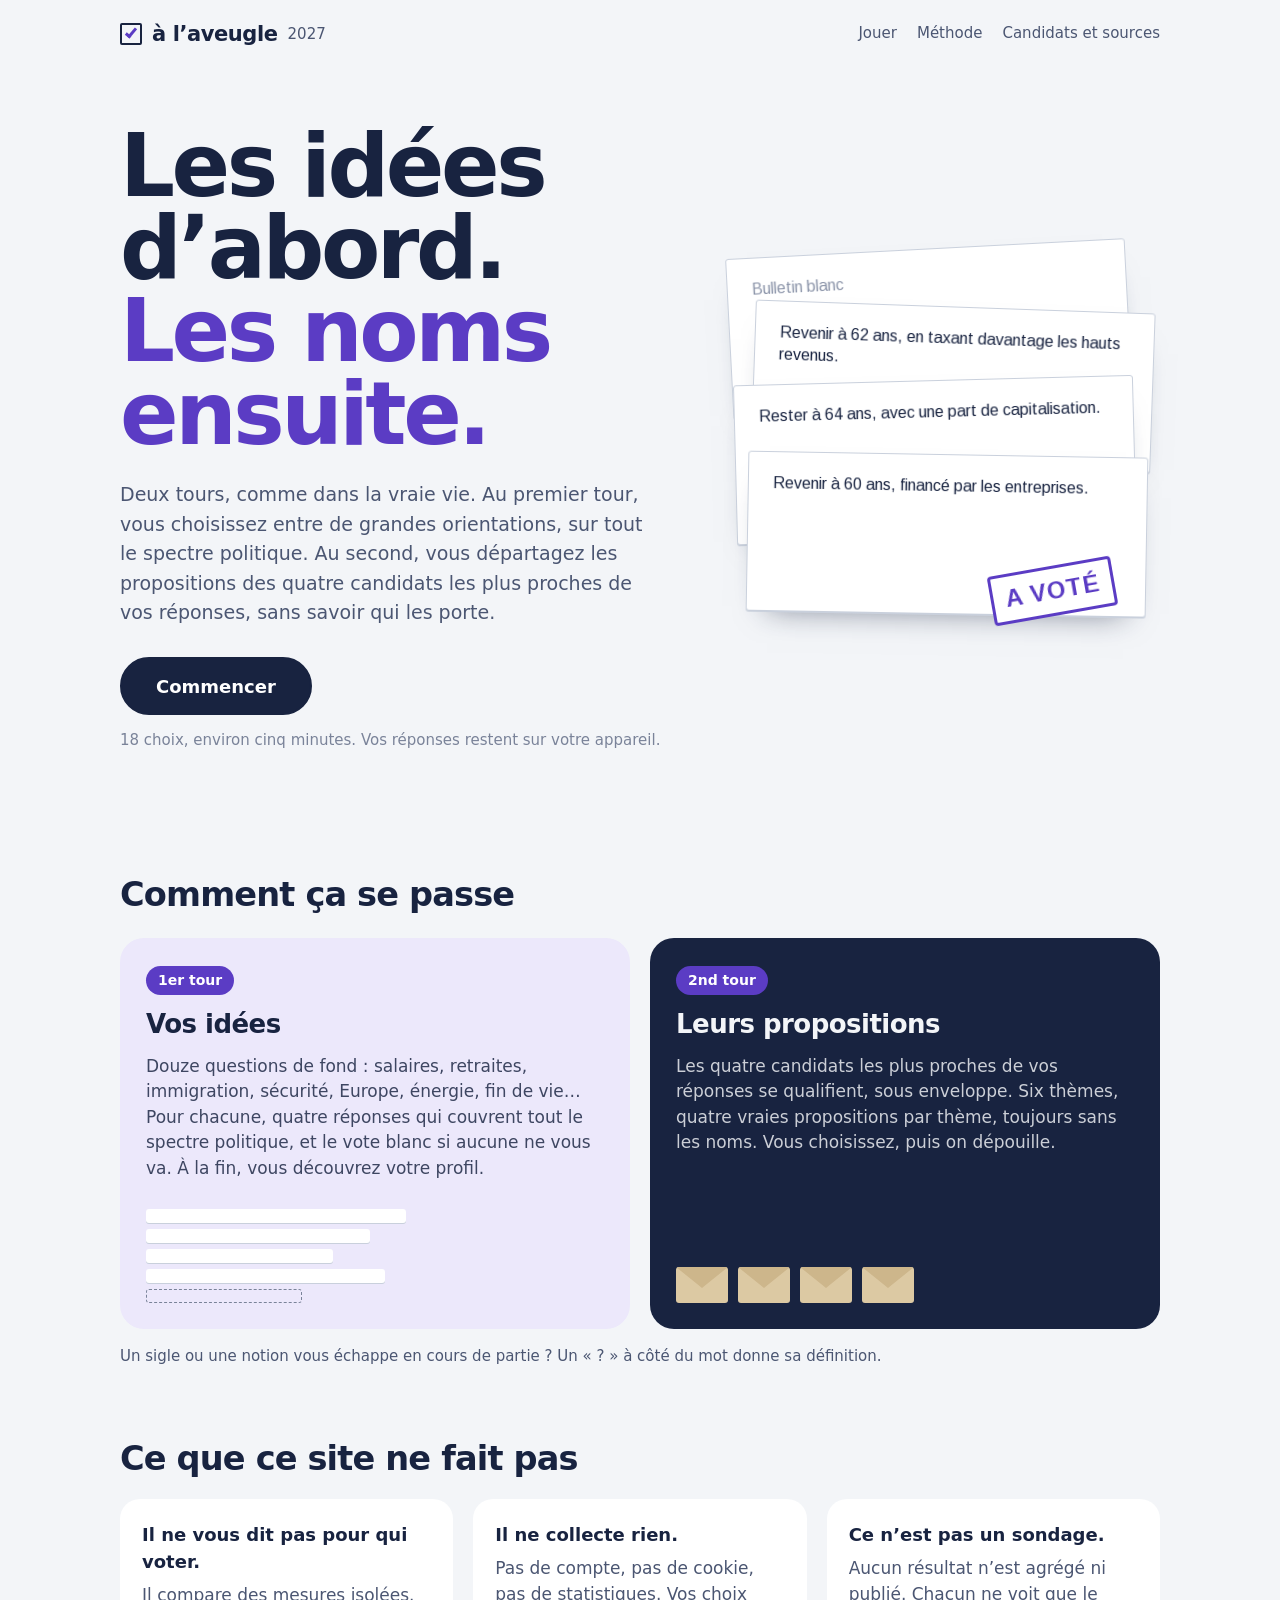
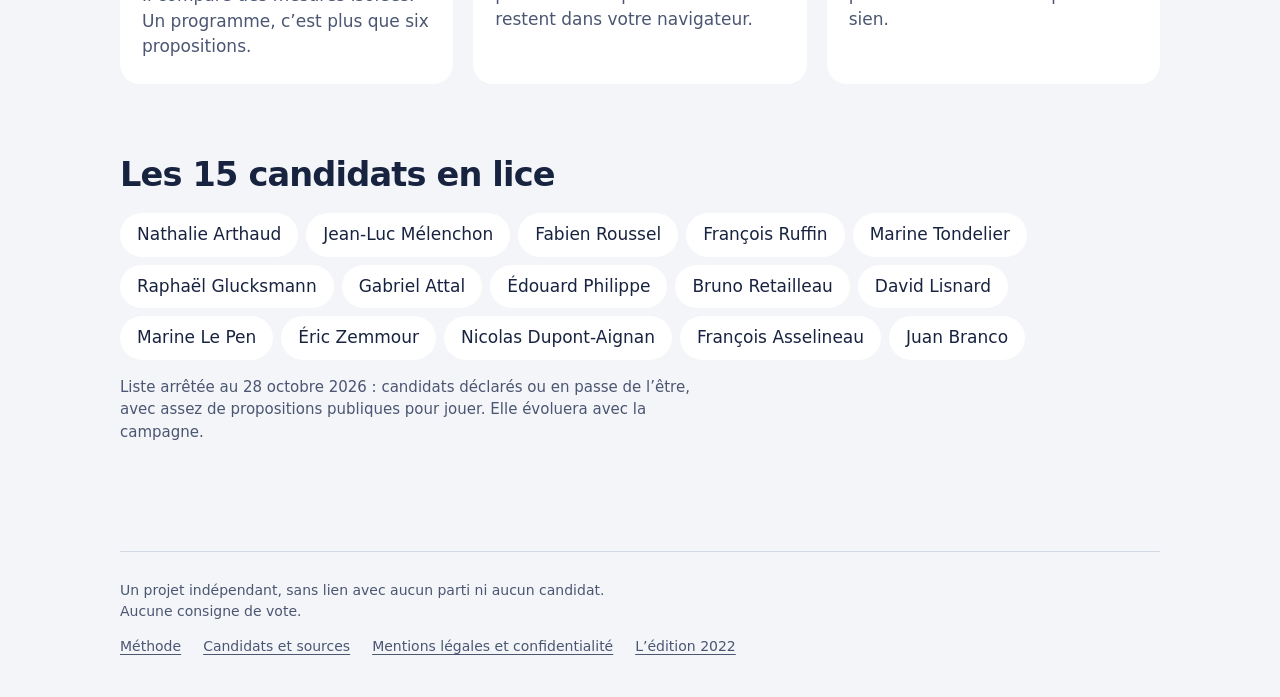
==== commit 46dc336a: "Accueil plus dynamique, glossaire « ? » et animations - Nouveaux textes d'accueil, panneaux à la pla" ====
--- a/index.html
+++ b/index.html
@@ -11,8 +11,8 @@
   <meta name="theme-color" content="#F3F5F8" media="(prefers-color-scheme: light)">
   <meta name="theme-color" content="#10172A" media="(prefers-color-scheme: dark)">
   <link rel="icon" href="data:image/svg+xml,%3Csvg xmlns='http://www.w3.org/2000/svg' viewBox='0 0 32 32'%3E%3Crect x='3' y='6' width='26' height='20' rx='1.5' fill='%23fff' stroke='%23182340' stroke-width='2'/%3E%3Cpath d='M9 16.5l4.5 4L23 11' fill='none' stroke='%235B3CC4' stroke-width='3.2' stroke-linecap='round' stroke-linejoin='round'/%3E%3C/svg%3E">
-  <script type="module" crossorigin src="./assets/index-BUfNL5Cy.js"></script>
-  <link rel="stylesheet" crossorigin href="./assets/index-DsVa0jco.css">
+  <script type="module" crossorigin src="./assets/index-D6UVJWsE.js"></script>
+  <link rel="stylesheet" crossorigin href="./assets/index-Bt_4yU8l.css">
 </head>
 <body>
   <div id="root"></div>
--- a/assets/index-Bt_4yU8l.css
+++ b/assets/index-Bt_4yU8l.css
@@ -0,0 +1 @@
+@font-face{font-family:Familjen Grotesk Variable;font-style:normal;font-display:swap;font-weight:400 700;src:url(./familjen-grotesk-vietnamese-wght-normal-DKRsWTd7.woff2) format("woff2-variations");unicode-range:U+0102-0103,U+0110-0111,U+0128-0129,U+0168-0169,U+01A0-01A1,U+01AF-01B0,U+0300-0301,U+0303-0304,U+0308-0309,U+0323,U+0329,U+1EA0-1EF9,U+20AB}@font-face{font-family:Familjen Grotesk Variable;font-style:normal;font-display:swap;font-weight:400 700;src:url(./familjen-grotesk-latin-ext-wght-normal-Cvgdx4cy.woff2) format("woff2-variations");unicode-range:U+0100-02BA,U+02BD-02C5,U+02C7-02CC,U+02CE-02D7,U+02DD-02FF,U+0304,U+0308,U+0329,U+1D00-1DBF,U+1E00-1E9F,U+1EF2-1EFF,U+2020,U+20A0-20AB,U+20AD-20C0,U+2113,U+2C60-2C7F,U+A720-A7FF}@font-face{font-family:Familjen Grotesk Variable;font-style:normal;font-display:swap;font-weight:400 700;src:url(./familjen-grotesk-latin-wght-normal-CfZa4wxB.woff2) format("woff2-variations");unicode-range:U+0000-00FF,U+0131,U+0152-0153,U+02BB-02BC,U+02C6,U+02DA,U+02DC,U+0304,U+0308,U+0329,U+2000-206F,U+20AC,U+2122,U+2191,U+2193,U+2212,U+2215,U+FEFF,U+FFFD}@font-face{font-family:Arimo;font-style:normal;font-display:swap;font-weight:400;src:url(./arimo-latin-400-normal-Bqnq6eT5.woff2) format("woff2"),url(./arimo-latin-400-normal-Cd1L7MI3.woff) format("woff")}@font-face{font-family:Arimo;font-style:normal;font-display:swap;font-weight:700;src:url(./arimo-latin-700-normal-DhEW593l.woff2) format("woff2"),url(./arimo-latin-700-normal-x_huS3KV.woff) format("woff")}:root{--bg: #F3F5F8;--surface: #FFFFFF;--ink: #182340;--ink-soft: #4B5672;--ink-faint: #7A8399;--rule: #D3D9E4;--violet: #5B3CC4;--violet-wash: #ECE8FB;--slip: #FFFFFF;--slip-ink: #182340;--slip-edge: #C9D0DC;--btn: #182340;--btn-ink: #FFFFFF;--focus: #5B3CC4;--ui: "Familjen Grotesk Variable", "Familjen Grotesk", system-ui, sans-serif;--print: "Arimo", Arial, Helvetica, sans-serif;--gutter: 20px;--measure: 66ch;color-scheme:light}@media (prefers-color-scheme: dark){:root:not([data-theme=light]){--bg: #10172A;--surface: #182036;--ink: #E6EAF2;--ink-soft: #A3ADC2;--ink-faint: #7C869C;--rule: #2A3450;--violet: #A18BFF;--violet-wash: #241E44;--slip: #EEF1F6;--slip-ink: #182340;--slip-edge: #EEF1F6;--btn: #E6EAF2;--btn-ink: #10172A;--focus: #A18BFF;color-scheme:dark}}:root[data-theme=dark]{--bg: #10172A;--surface: #182036;--ink: #E6EAF2;--ink-soft: #A3ADC2;--ink-faint: #7C869C;--rule: #2A3450;--violet: #A18BFF;--violet-wash: #241E44;--slip: #EEF1F6;--slip-ink: #182340;--slip-edge: #EEF1F6;--btn: #E6EAF2;--btn-ink: #10172A;--focus: #A18BFF;color-scheme:dark}@media (min-width: 760px){:root{--gutter: 40px}}*,*:before,*:after{box-sizing:border-box}html{-webkit-text-size-adjust:100%}body{margin:0;background:var(--bg);color:var(--ink);font-family:var(--ui);font-size:17px;line-height:1.5;font-feature-settings:"ss01";-webkit-font-smoothing:antialiased}h1,h2,h3,p,ol,ul,dl,dd{margin:0}a{color:inherit;text-decoration-thickness:1px;text-underline-offset:3px}a:hover{text-decoration-color:var(--violet)}:focus-visible{outline:3px solid var(--focus);outline-offset:3px;border-radius:2px}button{font:inherit;color:inherit}[hidden]{display:none!important}.skip{position:absolute;left:-9999px}.skip:focus{left:var(--gutter);top:8px;background:var(--surface);padding:8px 12px;z-index:10}.site{min-height:100vh;display:flex;flex-direction:column}.main{flex:1;width:100%;max-width:1120px;margin:0 auto;padding:0 var(--gutter) 72px;outline:none}.masthead{width:100%;max-width:1120px;margin:0 auto;padding:18px var(--gutter);display:flex;flex-wrap:wrap;align-items:center;justify-content:space-between;gap:10px 24px}.wordmark{display:inline-flex;align-items:center;gap:10px;text-decoration:none}.wordmark-box{width:22px;height:22px;border:2px solid var(--ink);border-radius:2px;position:relative;flex:none}.wordmark-box:after{content:"";position:absolute;left:6px;top:1px;width:6px;height:12px;border:solid var(--violet);border-width:0 3px 3px 0;transform:rotate(40deg)}.wordmark-text{font-weight:650;font-size:21px;letter-spacing:-.02em}.wordmark-year{font-size:15px;color:var(--ink-soft);font-variant-numeric:tabular-nums}.nav{display:flex;gap:4px 20px;flex-wrap:wrap}.nav-link{text-decoration:none;color:var(--ink-soft);font-size:15px;padding:4px 0;border-bottom:2px solid transparent}.nav-link:hover{color:var(--ink)}.nav-link[aria-current=page]{color:var(--ink);border-bottom-color:var(--violet)}.btn{display:inline-flex;align-items:center;justify-content:center;min-height:48px;padding:0 24px;border-radius:999px;border:2px solid var(--btn);cursor:pointer;font-weight:600;font-size:17px;text-decoration:none;transition:background-color .18s,color .18s,border-color .18s,transform .18s}.btn-primary{background:var(--btn);color:var(--btn-ink)}.btn-primary:hover{background:var(--violet);border-color:var(--violet);color:#fff;transform:translateY(-1px)}.btn-big{min-height:58px;padding:0 34px;font-size:18px}.btn-quiet{background:transparent;color:var(--ink);border-color:transparent;text-decoration:underline;text-underline-offset:4px;padding:0 6px}.btn-quiet:hover{color:var(--violet)}.btn-small{min-height:40px;font-size:15px;font-weight:500}.btn:disabled{opacity:.45;cursor:default;transform:none}.hero{display:grid;gap:36px;align-items:center;padding:24px 0 56px}@media (min-width: 900px){.hero{grid-template-columns:1.1fr .9fr;padding:56px 0 88px;gap:56px}}.hero-title{font-weight:680;font-size:clamp(2.7rem,9vw,5.4rem);line-height:.96;letter-spacing:-.04em}.hero-line{display:block}.hero-blur{color:var(--violet);animation:unblur 1.4s cubic-bezier(.2,.7,.2,1) .5s both}@keyframes unblur{0%{filter:blur(14px);opacity:.25}to{filter:blur(0);opacity:1}}.hero-lede{margin-top:24px;font-size:19px;line-height:1.55;color:var(--ink-soft);max-width:50ch}.hero-actions{margin-top:30px;display:flex;flex-wrap:wrap;gap:12px;align-items:center}.hero-meta{margin-top:14px;font-size:15px;color:var(--ink-faint)}.hero-visual{position:relative}.fan{position:relative;height:380px;width:calc(100% - 36px);max-width:400px;margin:0 auto}.fan-slip{position:absolute;left:0;right:0;height:160px;padding:20px 24px;border-radius:3px;background:var(--slip);color:var(--slip-ink);border:1px solid var(--slip-edge);font-family:var(--print);font-size:16px;line-height:1.4;box-shadow:0 1px 0 var(--slip-edge),0 18px 30px -22px #18234099;animation:deal .6s cubic-bezier(.2,.8,.2,1) both;animation-delay:calc(var(--i) * .15s + .25s)}@keyframes deal{0%{translate:0 -70px;opacity:0}to{translate:0 0;opacity:1}}.fan-blank{top:0;transform:rotate(-3deg) translate(-10px);color:#8a93a8}.fan-0{top:58px;transform:rotate(2deg) translate(14px)}.fan-1{top:132px;transform:rotate(-1.5deg) translate(-4px)}.fan-2{top:206px;transform:rotate(1deg) translate(8px)}.fan-stamp,.stamp{font-family:var(--print);font-weight:700;color:var(--violet);border:3px solid var(--violet);border-radius:4px;padding:4px 12px;letter-spacing:.04em;text-transform:uppercase;pointer-events:none}.fan-stamp{position:absolute;right:6%;bottom:12px;font-size:24px;transform:rotate(-10deg);background:var(--slip);z-index:2;animation:slam .4s cubic-bezier(.2,.9,.3,1.4) 1.35s both}@keyframes slam{0%{scale:2.4;opacity:0}70%{opacity:1}to{scale:1;opacity:1}}.section-title{font-size:clamp(1.6rem,4.5vw,2.1rem);font-weight:650;letter-spacing:-.025em;line-height:1.12}.steps,.promise,.roster{padding:36px 0}.steps-list{list-style:none;padding:0;margin-top:24px;display:grid;gap:16px}@media (min-width: 760px){.steps-list{grid-template-columns:1fr 1fr;gap:20px}}.step{border-radius:24px;padding:28px 26px 26px;display:flex;flex-direction:column;gap:10px;overflow:hidden}.step-one{background:var(--violet-wash)}.step-two{background:#182340;color:#f3f5f8}:root[data-theme=dark] .step-two{background:#26305a}@media (prefers-color-scheme: dark){:root:not([data-theme=light]) .step-two{background:#26305a}}.step-tag{align-self:flex-start;font-size:14px;font-weight:650;padding:4px 12px;border-radius:999px;background:var(--violet);color:#fff}.step h3{font-size:26px;font-weight:680;letter-spacing:-.02em}.step p:not(.step-tag){color:inherit;opacity:.82;max-width:46ch}.step-art{margin-top:auto;padding-top:18px;display:grid;gap:6px;max-width:260px}.step-art span{height:14px;border-radius:3px;background:var(--slip);box-shadow:0 1px 0 var(--slip-edge)}.step-art span:nth-child(2){width:86%}.step-art span:nth-child(3){width:72%}.step-art span:nth-child(4){width:92%}.step-art span.dash{background:transparent;border:1.5px dashed var(--ink-faint);box-shadow:none;width:60%}.envelopes-art{grid-template-columns:repeat(4,52px);gap:10px}.envelopes-art i{height:36px;border-radius:3px;background:#dcc9a3;position:relative;overflow:hidden}.envelopes-art i:before{content:"";position:absolute;inset:0 0 auto;height:21px;background:#cdb68b;clip-path:polygon(0 0,100% 0,50% 100%)}.steps-help{margin-top:16px;font-size:15px;color:var(--ink-soft)}.promise-list{margin-top:22px;display:grid;gap:14px}@media (min-width: 760px){.promise-list{grid-template-columns:repeat(3,1fr);gap:20px}}.promise-list>div{background:var(--surface);border-radius:20px;padding:22px 22px 24px}.promise-list dt{font-weight:650;font-size:18px;margin-bottom:8px}.promise-list dd{color:var(--ink-soft)}.chips{list-style:none;padding:0;margin-top:20px;display:flex;flex-wrap:wrap;gap:8px}.chips a{display:inline-block;padding:8px 16px;border-radius:999px;background:var(--surface);text-decoration:none;font-weight:500;border:1.5px solid transparent;transition:border-color .15s,color .15s}.chips a:hover{border-color:var(--violet);color:var(--violet)}.roster-note{margin-top:16px;color:var(--ink-soft);max-width:62ch;font-size:15px}.ballot{max-width:720px;margin:0 auto;padding-top:20px}.ballot-head{display:flex;flex-direction:column;gap:10px;margin-bottom:30px}.ballot-round{font-size:15px;font-weight:600;color:var(--ink-soft)}.ballot-count{font-weight:400;color:var(--ink-faint);margin-left:8px;font-variant-numeric:tabular-nums}.ticks{display:flex;gap:4px}.tick{flex:1;height:5px;border-radius:1px;background:var(--rule)}.tick.is-done{background:var(--ink)}.tick.is-current{background:var(--violet)}.ballot-kicker{color:var(--violet);font-weight:600;font-size:15px}.ballot-prompt{margin-top:6px;font-size:clamp(1.6rem,5vw,2.25rem);line-height:1.15;font-weight:620;letter-spacing:-.02em;outline:none}.slips{margin-top:26px;display:grid;gap:12px}.ballot-sheet{animation:sheet-in .42s cubic-bezier(.2,.8,.2,1) both}.ballot.is-leaving .ballot-sheet{animation:sheet-out .26s ease-in forwards}@keyframes sheet-in{0%{opacity:0;translate:28px 0}to{opacity:1;translate:0 0}}@keyframes sheet-out{to{opacity:0;translate:-36px 0}}.slip{position:relative;padding:18px 20px;min-height:64px;border-radius:4px;background:var(--slip);color:var(--slip-ink);border:1px solid var(--slip-edge);font-family:var(--print);font-size:17px;line-height:1.45;box-shadow:0 1px 0 var(--slip-edge),0 10px 22px -20px #18234080;transition:transform .15s ease,box-shadow .15s ease,border-color .15s,opacity .2s;animation:slip-in .4s cubic-bezier(.2,.8,.2,1) both;animation-delay:calc(var(--i) * 60ms + 80ms)}@keyframes slip-in{0%{opacity:0;translate:0 14px}to{opacity:1;translate:0 0}}.slip-hit{position:absolute;top:0;right:0;bottom:0;left:0;z-index:1;width:100%;background:transparent;border:0;border-radius:inherit;cursor:pointer;padding:0}.slip-hit:disabled{cursor:default}.slip-hit:focus-visible{outline:3px solid var(--focus);outline-offset:3px}.slip-text{position:relative;display:block;pointer-events:none}.slip:has(.slip-hit:hover:not(:disabled)){border-color:var(--violet);box-shadow:0 0 0 1px var(--violet),0 14px 26px -18px #5b3cc48c;transform:translateY(-1px)}.slip:has(.slip-hit:active:not(:disabled)){transform:translateY(1px)}.slip.is-off{opacity:.38}.slip.is-chosen{z-index:1;border-color:var(--violet);box-shadow:0 0 0 2px var(--violet)}.slip-blank{background:transparent;color:var(--ink-soft);border:1.5px dashed var(--ink-faint);box-shadow:none;font-family:var(--ui)}.slip.slip-blank:has(.slip-hit:hover:not(:disabled)){color:var(--ink);box-shadow:none}.slip .stamp{position:absolute;right:12px;bottom:-16px;z-index:2;font-size:17px;background:var(--slip);transform:rotate(-7deg);animation:stamp .32s cubic-bezier(.2,.9,.3,1.3) both}@keyframes stamp{0%{transform:rotate(-7deg) scale(1.9);opacity:0}to{transform:rotate(-7deg) scale(1);opacity:1}}.ballot-note{margin-top:18px;font-size:14px;color:var(--ink-faint)}.ballot #back{margin-top:14px;margin-left:-6px}.term-q{position:relative;z-index:2;pointer-events:auto;display:inline-grid;place-items:center;width:19px;height:19px;margin:0 1px 0 4px;padding:0;vertical-align:2px;border:0;border-radius:50%;cursor:pointer;background:var(--violet-wash);color:var(--violet);font:700 12px/1 var(--ui);transition:background-color .15s,color .15s,transform .15s}.term-q:hover{background:var(--violet);color:#fff;transform:scale(1.12)}.slip .term-q,.fan .term-q{background:#ece8fb;color:#5b3cc4}.slip .term-q:hover{background:#5b3cc4;color:#fff}.ballot-prompt .term-q{vertical-align:6px;width:22px;height:22px;font-size:13px}.sheet{border:0;padding:0;margin:auto auto 0;width:100%;max-width:560px;background:var(--surface);color:var(--ink);border-radius:24px 24px 0 0;box-shadow:0 -20px 60px -20px #10172a80}.sheet[open]{animation:sheet-up .32s cubic-bezier(.2,.8,.2,1)}@keyframes sheet-up{0%{translate:0 40px;opacity:0}}@media (min-width: 640px){.sheet{margin:auto;border-radius:24px}}.sheet::backdrop{background:#10172a73;-webkit-backdrop-filter:blur(2px);backdrop-filter:blur(2px)}.sheet-body{padding:26px 24px calc(22px + env(safe-area-inset-bottom,0px));display:grid;gap:10px}.sheet-kicker{font-size:14px;font-weight:600;color:var(--violet)}.sheet-title{font-size:26px;font-weight:680;letter-spacing:-.02em;line-height:1.15}.sheet-text{font-size:17px;line-height:1.55;color:var(--ink-soft)}.sheet-close{margin-top:10px;justify-self:start}.interlude{max-width:760px;margin:0 auto;padding-top:20px}.family-name{margin-top:12px;font-size:clamp(2.3rem,8vw,4rem);line-height:1;font-weight:650;letter-spacing:-.035em}.family-summary{margin-top:16px;font-size:19px;color:var(--ink-soft);max-width:54ch}.interlude-blank{margin-top:12px;color:var(--ink-faint);font-size:15px}.gauges,.positions{margin-top:36px;display:grid;gap:22px}.gauge-label{font-weight:600;font-size:15px}.gauge-track{position:relative;height:22px;margin-top:6px}.gauge-track:before{content:"";position:absolute;left:0;right:0;top:10px;height:2px;background:var(--rule)}.gauge-track:after{content:"";position:absolute;left:50%;top:5px;width:1px;height:12px;background:var(--ink-faint)}.gauge-dot{position:absolute;top:2px;left:var(--to);width:18px;height:18px;margin-left:-9px;border-radius:50%;background:var(--violet);box-shadow:0 0 0 4px var(--bg);animation:dot-in 1s cubic-bezier(.2,.8,.2,1) both;animation-delay:calc(var(--i) * .12s + .7s)}@keyframes dot-in{0%{left:50%;scale:.4;opacity:0}30%{opacity:1}}.reveal-0,.reveal-1,.reveal-2,.gauges,.sealed,.interlude-actions{animation:rise .6s cubic-bezier(.2,.8,.2,1) both}.reveal-1{animation:focus-in 1.1s cubic-bezier(.2,.7,.2,1) .15s both}.reveal-2{animation-delay:.45s}.gauges{animation-delay:.6s}.sealed{animation-delay:1.2s}.interlude-actions{animation-delay:1.6s}@keyframes rise{0%{opacity:0;translate:0 16px}to{opacity:1;translate:0 0}}@keyframes focus-in{0%{opacity:0;filter:blur(12px);letter-spacing:.02em}to{opacity:1;filter:blur(0)}}.gauge-mark{position:absolute;top:3px;width:3px;height:16px;margin-left:-1.5px;background:var(--ink);opacity:.55;border-radius:1px}.gauge-ends{display:flex;justify-content:space-between;gap:16px;font-size:13px;color:var(--ink-faint)}.gauge-ends span:last-child{text-align:right}.gauge-none{font-size:13px;color:var(--ink-faint);font-style:italic}.sealed{margin-top:36px;padding:24px;border-radius:22px;background:var(--surface);display:grid;gap:20px}.sealed-text{max-width:52ch}.envelopes{display:flex;gap:14px;flex-wrap:wrap}.envelope{position:relative;width:74px;height:50px;background:#dcc9a3;border-radius:3px;overflow:hidden;box-shadow:0 10px 18px -14px #0009;animation:env-drop .5s cubic-bezier(.2,.9,.3,1.2) both;animation-delay:calc(var(--i) * .13s + 1.4s)}@keyframes env-drop{0%{opacity:0;translate:0 -24px;rotate:-10deg}to{opacity:1;translate:0 0;rotate:0deg}}.envelope:before{content:"";position:absolute;left:0;right:0;top:0;height:30px;background:#cdb68b;clip-path:polygon(0 0,100% 0,50% 100%)}.interlude-actions{margin-top:36px;display:flex;flex-wrap:wrap;gap:12px;align-items:center}.results{max-width:760px;margin:0 auto;padding-top:20px}.page-title{font-size:clamp(2.2rem,7vw,3.4rem);line-height:1.02;font-weight:650;letter-spacing:-.03em;margin-top:8px}.results-lede{margin-top:16px;color:var(--ink-soft);font-size:18px;max-width:56ch}.count{list-style:none;padding:0;margin-top:30px;border-top:2px solid var(--ink)}.count-row{display:grid;grid-template-columns:36px 1fr;gap:6px 14px;align-items:center;padding:16px 0;border-bottom:1px solid var(--rule)}@media (min-width: 640px){.count-row{grid-template-columns:44px 1fr 220px}}.count-rank{font-size:28px;font-weight:650;font-variant-numeric:tabular-nums;color:var(--ink-faint)}.count-row.is-first .count-rank{color:var(--violet)}.count-name{font-size:21px;font-weight:620;letter-spacing:-.01em}.count-row.is-first .count-name{font-size:26px}.count-party{font-size:14px;color:var(--ink-soft)}.count-sealed{color:var(--ink-faint);font-style:italic}.count-row.is-open .count-who{animation:unseal .45s ease both}@keyframes unseal{0%{opacity:0;transform:translateY(6px)}to{opacity:1;transform:none}}.count-votes{grid-column:2;display:flex;align-items:center;gap:12px}@media (min-width: 640px){.count-votes{grid-column:3}}.count-bar{flex:1;height:8px;background:var(--rule);border-radius:1px;overflow:hidden}.count-bar span{display:block;height:100%;background:var(--ink);transform-origin:left;transition:transform .6s ease}.count-row.is-first .count-bar span{background:var(--violet)}.count-row:not(.is-open) .count-bar span{transform:scaleX(0)!important}.count-num{font-size:15px;color:var(--ink-soft);font-variant-numeric:tabular-nums;min-width:52px;text-align:right}.count-blank .count-name{font-weight:500;color:var(--ink-soft);font-size:18px}.results-actions{margin-top:28px;display:flex;flex-wrap:wrap;gap:12px;align-items:center}.share-status{font-size:14px;color:var(--ink-soft)}.detail,.recap{margin-top:48px;padding-top:32px;border-top:1px solid var(--rule)}.picks{list-style:none;padding:0;margin-top:20px;display:grid;gap:0}.pick{padding:20px 0;border-bottom:1px solid var(--rule)}.pick-theme{font-size:14px;font-weight:600;color:var(--violet)}.pick-text{margin-top:6px;font-family:var(--print);font-size:17px;line-height:1.45;max-width:var(--measure)}.pick-blank{font-family:var(--ui);color:var(--ink-faint)}.pick-author{margin-top:8px;font-weight:620}.pick-meta{font-size:14px;color:var(--ink-soft)}.source{color:var(--ink-soft)}.pick-others{margin-top:10px}.pick-others summary{cursor:pointer;font-size:14px;color:var(--ink-soft)}.pick-others ul{list-style:none;padding:6px 0 0 14px;border-left:2px solid var(--rule);margin-top:8px;display:grid;gap:14px}.pick-others ul p:first-child{font-family:var(--print);font-size:16px}.recap p{margin-top:12px;max-width:var(--measure)}.fineprint{font-size:14px;color:var(--ink-faint)}.prose-page{max-width:720px;padding-top:20px}.prose-page.wide{max-width:860px}.prose-page .lede{margin-top:16px;font-size:19px;color:var(--ink-soft);max-width:56ch}.prose-page h2{margin-top:44px;font-size:24px;font-weight:620;letter-spacing:-.015em}.prose-page>p,.prose-page>ul,.prose-page>ol{margin-top:14px;max-width:var(--measure)}.prose-page ul,.prose-page ol{padding-left:22px;display:grid;gap:8px}.axis-list strong{font-weight:620}.kinds li{padding-left:4px}.kind-count{color:var(--ink-faint);font-size:15px;margin-left:6px}.positions{margin-top:22px}.muted{color:var(--ink-faint)}.cands{margin-top:32px;border-top:2px solid var(--ink)}.cand{border-bottom:1px solid var(--rule)}.cand summary{cursor:pointer;padding:18px 0;list-style:none;display:grid;gap:2px}.cand summary::-webkit-details-marker{display:none}.cand summary:after{content:"+";position:absolute;right:0}.cand{position:relative}.cand summary{position:relative;padding-right:32px}.cand summary:after{top:16px;font-size:22px;color:var(--ink-soft)}.cand[open] summary:after{content:"−"}.cand-name{font-size:20px;font-weight:620}.cand-party{color:var(--ink-soft);font-size:15px}.cand-note{color:var(--ink-faint);font-size:14px}.cand-cards{list-style:none;padding:0 0 22px!important;display:grid;gap:18px!important}.cand-cards p:nth-child(2){font-family:var(--print);margin-top:4px}.empty{max-width:640px;padding-top:40px;display:grid;gap:18px;justify-items:start}.footer{width:calc(100% - 2 * var(--gutter));max-width:calc(1120px - 2 * var(--gutter));margin:0 auto;padding:28px 0 40px;border-top:1px solid var(--rule);display:grid;gap:14px}.footer-claim{font-size:14px;color:var(--ink-soft);max-width:60ch}.footer-nav{display:flex;flex-wrap:wrap;gap:8px 22px;font-size:14px}.footer-nav a{color:var(--ink-soft)}@media (prefers-reduced-motion: reduce){*,*:before,*:after{animation:none!important;transition:none!important}}.table-wrap{margin-top:12px;overflow-x:auto;max-width:100%}.pos-table{border-collapse:collapse;font-size:14px;font-variant-numeric:tabular-nums;min-width:560px}.pos-table th,.pos-table td{padding:7px 10px;border-bottom:1px solid var(--rule);text-align:right}.pos-table th:first-child{text-align:left;font-weight:500}.pos-table thead th{font-weight:600;color:var(--ink-soft)}.urn-stage{margin-top:28px;display:grid;justify-items:center;gap:18px;padding:10px 0 20px}.urn{position:relative;width:230px;height:270px}.urn-box{position:absolute;left:0;right:0;bottom:0;height:170px;z-index:2;border:3px solid var(--ink);border-top-width:10px;border-radius:8px 8px 12px 12px;background:color-mix(in srgb,var(--ink) 7%,transparent);-webkit-backdrop-filter:blur(1px);backdrop-filter:blur(1px)}.urn-slot{position:absolute;left:50%;top:-10px;width:96px;height:10px;margin-left:-48px;background:var(--bg)}.urn-env{position:absolute;left:50%;top:0;width:84px;height:56px;margin-left:-42px;z-index:1;background:#dcc9a3;border-radius:3px;overflow:hidden;box-shadow:0 8px 16px -12px #0009;animation:into-urn .9s cubic-bezier(.5,0,.6,1) both;animation-delay:calc(var(--i) * .42s + .2s)}.urn-env:before{content:"";position:absolute;inset:0 0 auto;height:32px;background:#cdb68b;clip-path:polygon(0 0,100% 0,50% 100%)}@keyframes into-urn{0%{opacity:0;translate:0 -40px;rotate:-6deg}25%{opacity:1;translate:0 10px;rotate:0deg}to{opacity:1;translate:calc((var(--i) - 1.5) * 26px) 180px;rotate:calc((var(--i) - 1.5) * 9deg)}}.urn-caption{color:var(--ink-soft);animation:rise .5s ease .3s both}.count-row.is-open .count-who{animation:unseal .5s cubic-bezier(.2,.8,.2,1) both}@keyframes unseal{0%{opacity:0;translate:0 10px;filter:blur(8px)}to{opacity:1;translate:0 0;filter:blur(0)}}.count-sealed:before{content:"";display:inline-block;width:30px;height:20px;margin-right:10px;vertical-align:-4px;background:#dcc9a3;border-radius:2px;clip-path:polygon(0 0,50% 55%,100% 0,100% 100%,0 100%)}
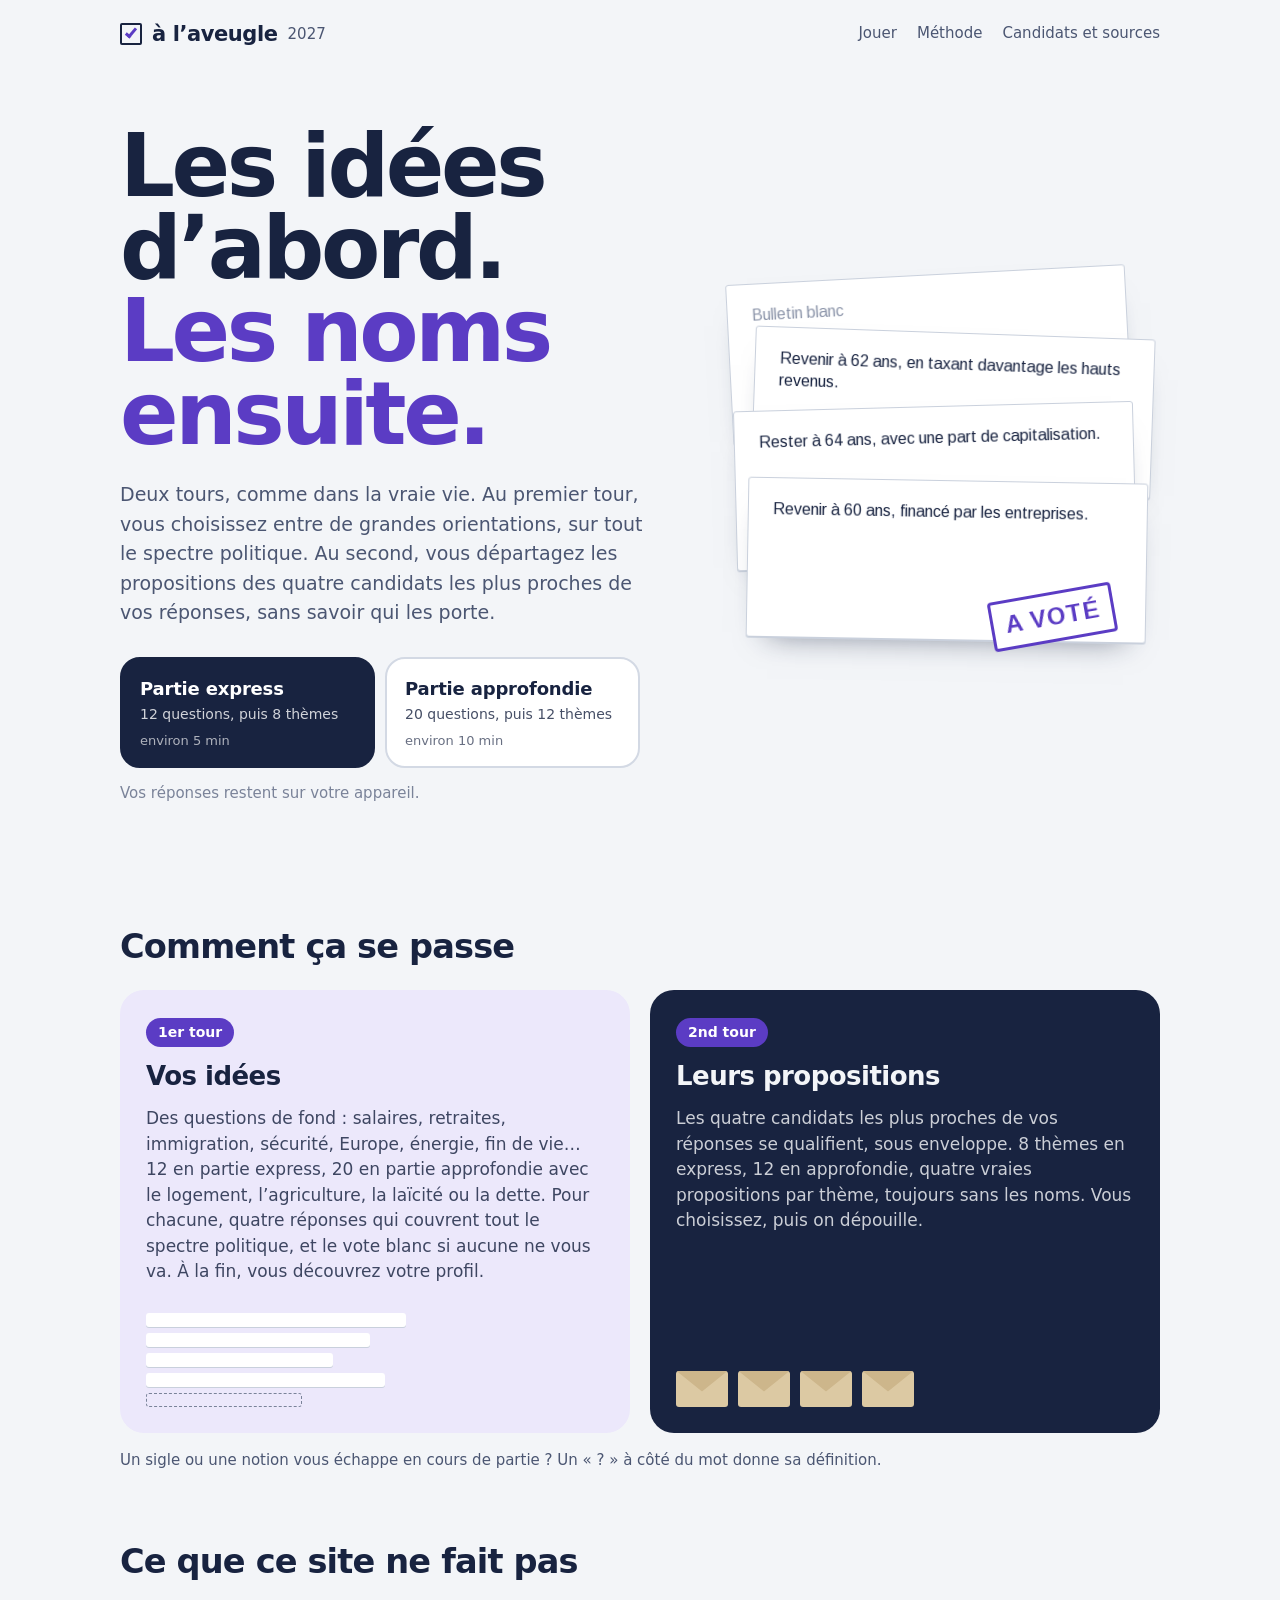
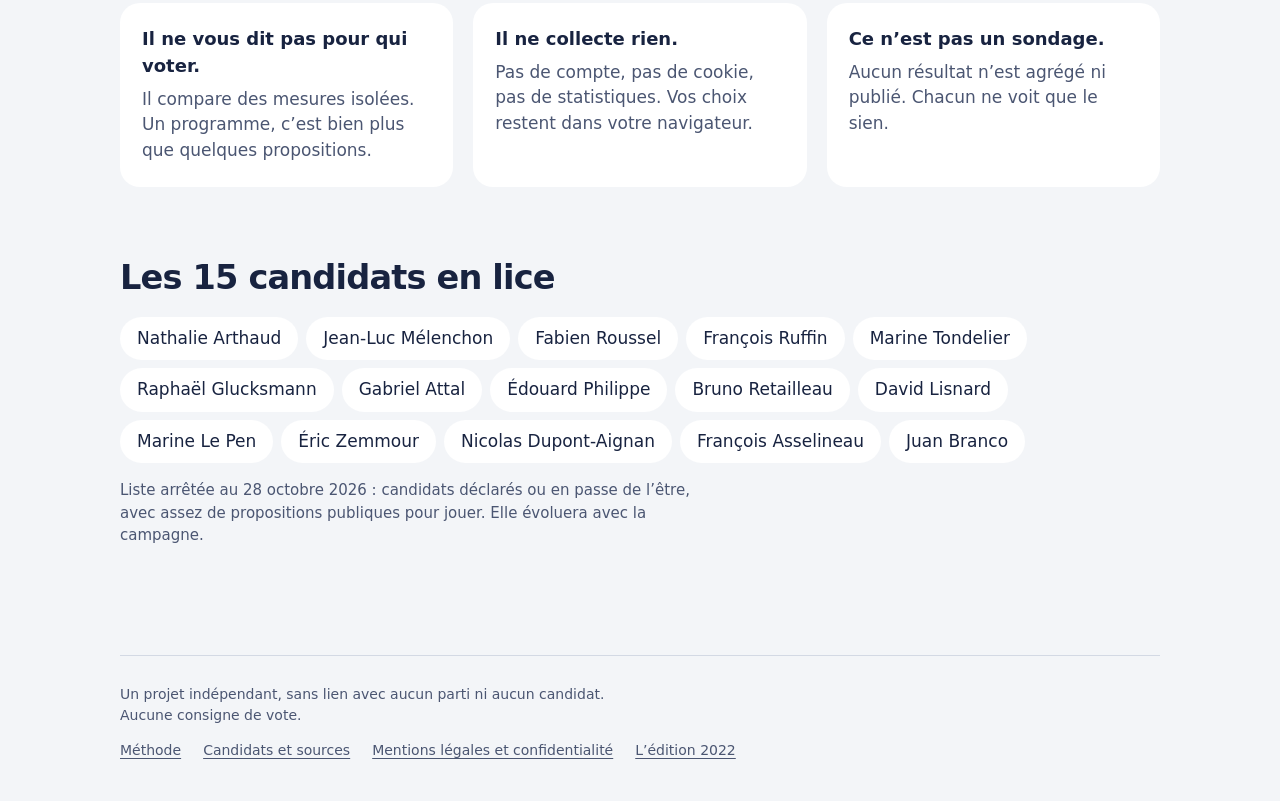
==== commit 2fbb0188: "Parties express et approfondie, 3 nouveaux thèmes - Express : 12 questions puis 8 thèmes ; approfond" ====
--- a/index.html
+++ b/index.html
@@ -11,8 +11,8 @@
   <meta name="theme-color" content="#F3F5F8" media="(prefers-color-scheme: light)">
   <meta name="theme-color" content="#10172A" media="(prefers-color-scheme: dark)">
   <link rel="icon" href="data:image/svg+xml,%3Csvg xmlns='http://www.w3.org/2000/svg' viewBox='0 0 32 32'%3E%3Crect x='3' y='6' width='26' height='20' rx='1.5' fill='%23fff' stroke='%23182340' stroke-width='2'/%3E%3Cpath d='M9 16.5l4.5 4L23 11' fill='none' stroke='%235B3CC4' stroke-width='3.2' stroke-linecap='round' stroke-linejoin='round'/%3E%3C/svg%3E">
-  <script type="module" crossorigin src="./assets/index-D6UVJWsE.js"></script>
-  <link rel="stylesheet" crossorigin href="./assets/index-Bt_4yU8l.css">
+  <script type="module" crossorigin src="./assets/index-D4v3FlpL.js"></script>
+  <link rel="stylesheet" crossorigin href="./assets/index-BoQ_XNxM.css">
 </head>
 <body>
   <div id="root"></div>
--- a/assets/index-BoQ_XNxM.css
+++ b/assets/index-BoQ_XNxM.css
@@ -0,0 +1 @@
+@font-face{font-family:Familjen Grotesk Variable;font-style:normal;font-display:swap;font-weight:400 700;src:url(./familjen-grotesk-vietnamese-wght-normal-DKRsWTd7.woff2) format("woff2-variations");unicode-range:U+0102-0103,U+0110-0111,U+0128-0129,U+0168-0169,U+01A0-01A1,U+01AF-01B0,U+0300-0301,U+0303-0304,U+0308-0309,U+0323,U+0329,U+1EA0-1EF9,U+20AB}@font-face{font-family:Familjen Grotesk Variable;font-style:normal;font-display:swap;font-weight:400 700;src:url(./familjen-grotesk-latin-ext-wght-normal-Cvgdx4cy.woff2) format("woff2-variations");unicode-range:U+0100-02BA,U+02BD-02C5,U+02C7-02CC,U+02CE-02D7,U+02DD-02FF,U+0304,U+0308,U+0329,U+1D00-1DBF,U+1E00-1E9F,U+1EF2-1EFF,U+2020,U+20A0-20AB,U+20AD-20C0,U+2113,U+2C60-2C7F,U+A720-A7FF}@font-face{font-family:Familjen Grotesk Variable;font-style:normal;font-display:swap;font-weight:400 700;src:url(./familjen-grotesk-latin-wght-normal-CfZa4wxB.woff2) format("woff2-variations");unicode-range:U+0000-00FF,U+0131,U+0152-0153,U+02BB-02BC,U+02C6,U+02DA,U+02DC,U+0304,U+0308,U+0329,U+2000-206F,U+20AC,U+2122,U+2191,U+2193,U+2212,U+2215,U+FEFF,U+FFFD}@font-face{font-family:Arimo;font-style:normal;font-display:swap;font-weight:400;src:url(./arimo-latin-400-normal-Bqnq6eT5.woff2) format("woff2"),url(./arimo-latin-400-normal-Cd1L7MI3.woff) format("woff")}@font-face{font-family:Arimo;font-style:normal;font-display:swap;font-weight:700;src:url(./arimo-latin-700-normal-DhEW593l.woff2) format("woff2"),url(./arimo-latin-700-normal-x_huS3KV.woff) format("woff")}:root{--bg: #F3F5F8;--surface: #FFFFFF;--ink: #182340;--ink-soft: #4B5672;--ink-faint: #7A8399;--rule: #D3D9E4;--violet: #5B3CC4;--violet-wash: #ECE8FB;--slip: #FFFFFF;--slip-ink: #182340;--slip-edge: #C9D0DC;--btn: #182340;--btn-ink: #FFFFFF;--focus: #5B3CC4;--ui: "Familjen Grotesk Variable", "Familjen Grotesk", system-ui, sans-serif;--print: "Arimo", Arial, Helvetica, sans-serif;--gutter: 20px;--measure: 66ch;color-scheme:light}@media (prefers-color-scheme: dark){:root:not([data-theme=light]){--bg: #10172A;--surface: #182036;--ink: #E6EAF2;--ink-soft: #A3ADC2;--ink-faint: #7C869C;--rule: #2A3450;--violet: #A18BFF;--violet-wash: #241E44;--slip: #EEF1F6;--slip-ink: #182340;--slip-edge: #EEF1F6;--btn: #E6EAF2;--btn-ink: #10172A;--focus: #A18BFF;color-scheme:dark}}:root[data-theme=dark]{--bg: #10172A;--surface: #182036;--ink: #E6EAF2;--ink-soft: #A3ADC2;--ink-faint: #7C869C;--rule: #2A3450;--violet: #A18BFF;--violet-wash: #241E44;--slip: #EEF1F6;--slip-ink: #182340;--slip-edge: #EEF1F6;--btn: #E6EAF2;--btn-ink: #10172A;--focus: #A18BFF;color-scheme:dark}@media (min-width: 760px){:root{--gutter: 40px}}*,*:before,*:after{box-sizing:border-box}html{-webkit-text-size-adjust:100%}body{margin:0;background:var(--bg);color:var(--ink);font-family:var(--ui);font-size:17px;line-height:1.5;font-feature-settings:"ss01";-webkit-font-smoothing:antialiased}h1,h2,h3,p,ol,ul,dl,dd{margin:0}a{color:inherit;text-decoration-thickness:1px;text-underline-offset:3px}a:hover{text-decoration-color:var(--violet)}:focus-visible{outline:3px solid var(--focus);outline-offset:3px;border-radius:2px}button{font:inherit;color:inherit}[hidden]{display:none!important}.skip{position:absolute;left:-9999px}.skip:focus{left:var(--gutter);top:8px;background:var(--surface);padding:8px 12px;z-index:10}.site{min-height:100vh;display:flex;flex-direction:column}.main{flex:1;width:100%;max-width:1120px;margin:0 auto;padding:0 var(--gutter) 72px;outline:none}.masthead{width:100%;max-width:1120px;margin:0 auto;padding:18px var(--gutter);display:flex;flex-wrap:wrap;align-items:center;justify-content:space-between;gap:10px 24px}.wordmark{display:inline-flex;align-items:center;gap:10px;text-decoration:none}.wordmark-box{width:22px;height:22px;border:2px solid var(--ink);border-radius:2px;position:relative;flex:none}.wordmark-box:after{content:"";position:absolute;left:6px;top:1px;width:6px;height:12px;border:solid var(--violet);border-width:0 3px 3px 0;transform:rotate(40deg)}.wordmark-text{font-weight:650;font-size:21px;letter-spacing:-.02em}.wordmark-year{font-size:15px;color:var(--ink-soft);font-variant-numeric:tabular-nums}.nav{display:flex;gap:4px 20px;flex-wrap:wrap}.nav-link{text-decoration:none;color:var(--ink-soft);font-size:15px;padding:4px 0;border-bottom:2px solid transparent}.nav-link:hover{color:var(--ink)}.nav-link[aria-current=page]{color:var(--ink);border-bottom-color:var(--violet)}.btn{display:inline-flex;align-items:center;justify-content:center;min-height:48px;padding:0 24px;border-radius:999px;border:2px solid var(--btn);cursor:pointer;font-weight:600;font-size:17px;text-decoration:none;transition:background-color .18s,color .18s,border-color .18s,transform .18s}.btn-primary{background:var(--btn);color:var(--btn-ink)}.btn-primary:hover{background:var(--violet);border-color:var(--violet);color:#fff;transform:translateY(-1px)}.btn-big{min-height:58px;padding:0 34px;font-size:18px}.btn-quiet{background:transparent;color:var(--ink);border-color:transparent;text-decoration:underline;text-underline-offset:4px;padding:0 6px}.btn-quiet:hover{color:var(--violet)}.btn-small{min-height:40px;font-size:15px;font-weight:500}.btn:disabled{opacity:.45;cursor:default;transform:none}.hero{display:grid;gap:36px;align-items:center;padding:24px 0 56px}@media (min-width: 900px){.hero{grid-template-columns:1.1fr .9fr;padding:56px 0 88px;gap:56px}}.hero-title{font-weight:680;font-size:clamp(2.7rem,9vw,5.4rem);line-height:.96;letter-spacing:-.04em}.hero-line{display:block}.hero-blur{color:var(--violet);animation:unblur 1.4s cubic-bezier(.2,.7,.2,1) .5s both}@keyframes unblur{0%{filter:blur(14px);opacity:.25}to{filter:blur(0);opacity:1}}.hero-lede{margin-top:24px;font-size:19px;line-height:1.55;color:var(--ink-soft);max-width:50ch}.hero-actions{margin-top:30px;display:flex;flex-wrap:wrap;gap:12px;align-items:center}.hero-meta{margin-top:14px;font-size:15px;color:var(--ink-faint)}.hero-visual{position:relative}.fan{position:relative;height:380px;width:calc(100% - 36px);max-width:400px;margin:0 auto}.fan-slip{position:absolute;left:0;right:0;height:160px;padding:20px 24px;border-radius:3px;background:var(--slip);color:var(--slip-ink);border:1px solid var(--slip-edge);font-family:var(--print);font-size:16px;line-height:1.4;box-shadow:0 1px 0 var(--slip-edge),0 18px 30px -22px #18234099;animation:deal .6s cubic-bezier(.2,.8,.2,1) both;animation-delay:calc(var(--i) * .15s + .25s)}@keyframes deal{0%{translate:0 -70px;opacity:0}to{translate:0 0;opacity:1}}.fan-blank{top:0;transform:rotate(-3deg) translate(-10px);color:#8a93a8}.fan-0{top:58px;transform:rotate(2deg) translate(14px)}.fan-1{top:132px;transform:rotate(-1.5deg) translate(-4px)}.fan-2{top:206px;transform:rotate(1deg) translate(8px)}.fan-stamp,.stamp{font-family:var(--print);font-weight:700;color:var(--violet);border:3px solid var(--violet);border-radius:4px;padding:4px 12px;letter-spacing:.04em;text-transform:uppercase;pointer-events:none}.fan-stamp{position:absolute;right:6%;bottom:12px;font-size:24px;transform:rotate(-10deg);background:var(--slip);z-index:2;animation:slam .4s cubic-bezier(.2,.9,.3,1.4) 1.35s both}@keyframes slam{0%{scale:2.4;opacity:0}70%{opacity:1}to{scale:1;opacity:1}}.section-title{font-size:clamp(1.6rem,4.5vw,2.1rem);font-weight:650;letter-spacing:-.025em;line-height:1.12}.steps,.promise,.roster{padding:36px 0}.steps-list{list-style:none;padding:0;margin-top:24px;display:grid;gap:16px}@media (min-width: 760px){.steps-list{grid-template-columns:1fr 1fr;gap:20px}}.step{border-radius:24px;padding:28px 26px 26px;display:flex;flex-direction:column;gap:10px;overflow:hidden}.step-one{background:var(--violet-wash)}.step-two{background:#182340;color:#f3f5f8}:root[data-theme=dark] .step-two{background:#26305a}@media (prefers-color-scheme: dark){:root:not([data-theme=light]) .step-two{background:#26305a}}.step-tag{align-self:flex-start;font-size:14px;font-weight:650;padding:4px 12px;border-radius:999px;background:var(--violet);color:#fff}.step h3{font-size:26px;font-weight:680;letter-spacing:-.02em}.step p:not(.step-tag){color:inherit;opacity:.82;max-width:46ch}.step-art{margin-top:auto;padding-top:18px;display:grid;gap:6px;max-width:260px}.step-art span{height:14px;border-radius:3px;background:var(--slip);box-shadow:0 1px 0 var(--slip-edge)}.step-art span:nth-child(2){width:86%}.step-art span:nth-child(3){width:72%}.step-art span:nth-child(4){width:92%}.step-art span.dash{background:transparent;border:1.5px dashed var(--ink-faint);box-shadow:none;width:60%}.envelopes-art{grid-template-columns:repeat(4,52px);gap:10px}.envelopes-art i{height:36px;border-radius:3px;background:#dcc9a3;position:relative;overflow:hidden}.envelopes-art i:before{content:"";position:absolute;inset:0 0 auto;height:21px;background:#cdb68b;clip-path:polygon(0 0,100% 0,50% 100%)}.steps-help{margin-top:16px;font-size:15px;color:var(--ink-soft)}.promise-list{margin-top:22px;display:grid;gap:14px}@media (min-width: 760px){.promise-list{grid-template-columns:repeat(3,1fr);gap:20px}}.promise-list>div{background:var(--surface);border-radius:20px;padding:22px 22px 24px}.promise-list dt{font-weight:650;font-size:18px;margin-bottom:8px}.promise-list dd{color:var(--ink-soft)}.chips{list-style:none;padding:0;margin-top:20px;display:flex;flex-wrap:wrap;gap:8px}.chips a{display:inline-block;padding:8px 16px;border-radius:999px;background:var(--surface);text-decoration:none;font-weight:500;border:1.5px solid transparent;transition:border-color .15s,color .15s}.chips a:hover{border-color:var(--violet);color:var(--violet)}.roster-note{margin-top:16px;color:var(--ink-soft);max-width:62ch;font-size:15px}.ballot{max-width:720px;margin:0 auto;padding-top:20px}.ballot-head{display:flex;flex-direction:column;gap:10px;margin-bottom:30px}.ballot-round{font-size:15px;font-weight:600;color:var(--ink-soft)}.ballot-count{font-weight:400;color:var(--ink-faint);margin-left:8px;font-variant-numeric:tabular-nums}.ticks{display:flex;gap:4px}.tick{flex:1;height:5px;border-radius:1px;background:var(--rule)}.tick.is-done{background:var(--ink)}.tick.is-current{background:var(--violet)}.ballot-kicker{color:var(--violet);font-weight:600;font-size:15px}.ballot-prompt{margin-top:6px;font-size:clamp(1.6rem,5vw,2.25rem);line-height:1.15;font-weight:620;letter-spacing:-.02em;outline:none}.slips{margin-top:26px;display:grid;gap:12px}.ballot-sheet{animation:sheet-in .42s cubic-bezier(.2,.8,.2,1) both}.ballot.is-leaving .ballot-sheet{animation:sheet-out .26s ease-in forwards}@keyframes sheet-in{0%{opacity:0;translate:28px 0}to{opacity:1;translate:0 0}}@keyframes sheet-out{to{opacity:0;translate:-36px 0}}.slip{position:relative;padding:18px 20px;min-height:64px;border-radius:4px;background:var(--slip);color:var(--slip-ink);border:1px solid var(--slip-edge);font-family:var(--print);font-size:17px;line-height:1.45;box-shadow:0 1px 0 var(--slip-edge),0 10px 22px -20px #18234080;transition:transform .15s ease,box-shadow .15s ease,border-color .15s,opacity .2s;animation:slip-in .4s cubic-bezier(.2,.8,.2,1) both;animation-delay:calc(var(--i) * 60ms + 80ms)}@keyframes slip-in{0%{opacity:0;translate:0 14px}to{opacity:1;translate:0 0}}.slip-hit{position:absolute;top:0;right:0;bottom:0;left:0;z-index:1;width:100%;background:transparent;border:0;border-radius:inherit;cursor:pointer;padding:0}.slip-hit:disabled{cursor:default}.slip-hit:focus-visible{outline:3px solid var(--focus);outline-offset:3px}.slip-text{position:relative;display:block;pointer-events:none}.slip:has(.slip-hit:hover:not(:disabled)){border-color:var(--violet);box-shadow:0 0 0 1px var(--violet),0 14px 26px -18px #5b3cc48c;transform:translateY(-1px)}.slip:has(.slip-hit:active:not(:disabled)){transform:translateY(1px)}.slip.is-off{opacity:.38}.slip.is-chosen{z-index:1;border-color:var(--violet);box-shadow:0 0 0 2px var(--violet)}.slip-blank{background:transparent;color:var(--ink-soft);border:1.5px dashed var(--ink-faint);box-shadow:none;font-family:var(--ui)}.slip.slip-blank:has(.slip-hit:hover:not(:disabled)){color:var(--ink);box-shadow:none}.slip .stamp{position:absolute;right:12px;bottom:-16px;z-index:2;font-size:17px;background:var(--slip);transform:rotate(-7deg);animation:stamp .32s cubic-bezier(.2,.9,.3,1.3) both}@keyframes stamp{0%{transform:rotate(-7deg) scale(1.9);opacity:0}to{transform:rotate(-7deg) scale(1);opacity:1}}.ballot-note{margin-top:18px;font-size:14px;color:var(--ink-faint)}.ballot #back{margin-top:14px;margin-left:-6px}.term-q{position:relative;z-index:2;pointer-events:auto;display:inline-grid;place-items:center;width:19px;height:19px;margin:0 1px 0 4px;padding:0;vertical-align:2px;border:0;border-radius:50%;cursor:pointer;background:var(--violet-wash);color:var(--violet);font:700 12px/1 var(--ui);transition:background-color .15s,color .15s,transform .15s}.term-q:hover{background:var(--violet);color:#fff;transform:scale(1.12)}.slip .term-q,.fan .term-q{background:#ece8fb;color:#5b3cc4}.slip .term-q:hover{background:#5b3cc4;color:#fff}.ballot-prompt .term-q{vertical-align:6px;width:22px;height:22px;font-size:13px}.sheet{border:0;padding:0;margin:auto auto 0;width:100%;max-width:560px;background:var(--surface);color:var(--ink);border-radius:24px 24px 0 0;box-shadow:0 -20px 60px -20px #10172a80}.sheet[open]{animation:sheet-up .32s cubic-bezier(.2,.8,.2,1)}@keyframes sheet-up{0%{translate:0 40px;opacity:0}}@media (min-width: 640px){.sheet{margin:auto;border-radius:24px}}.sheet::backdrop{background:#10172a73;-webkit-backdrop-filter:blur(2px);backdrop-filter:blur(2px)}.sheet-body{padding:26px 24px calc(22px + env(safe-area-inset-bottom,0px));display:grid;gap:10px}.sheet-kicker{font-size:14px;font-weight:600;color:var(--violet)}.sheet-title{font-size:26px;font-weight:680;letter-spacing:-.02em;line-height:1.15}.sheet-text{font-size:17px;line-height:1.55;color:var(--ink-soft)}.sheet-close{margin-top:10px;justify-self:start}.interlude{max-width:760px;margin:0 auto;padding-top:20px}.family-name{margin-top:12px;font-size:clamp(2.3rem,8vw,4rem);line-height:1;font-weight:650;letter-spacing:-.035em}.family-summary{margin-top:16px;font-size:19px;color:var(--ink-soft);max-width:54ch}.interlude-blank{margin-top:12px;color:var(--ink-faint);font-size:15px}.gauges,.positions{margin-top:36px;display:grid;gap:22px}.gauge-label{font-weight:600;font-size:15px}.gauge-track{position:relative;height:22px;margin-top:6px}.gauge-track:before{content:"";position:absolute;left:0;right:0;top:10px;height:2px;background:var(--rule)}.gauge-track:after{content:"";position:absolute;left:50%;top:5px;width:1px;height:12px;background:var(--ink-faint)}.gauge-dot{position:absolute;top:2px;left:var(--to);width:18px;height:18px;margin-left:-9px;border-radius:50%;background:var(--violet);box-shadow:0 0 0 4px var(--bg);animation:dot-in 1s cubic-bezier(.2,.8,.2,1) both;animation-delay:calc(var(--i) * .12s + .7s)}@keyframes dot-in{0%{left:50%;scale:.4;opacity:0}30%{opacity:1}}.reveal-0,.reveal-1,.reveal-2,.gauges,.sealed,.interlude-actions{animation:rise .6s cubic-bezier(.2,.8,.2,1) both}.reveal-1{animation:focus-in 1.1s cubic-bezier(.2,.7,.2,1) .15s both}.reveal-2{animation-delay:.45s}.gauges{animation-delay:.6s}.sealed{animation-delay:1.2s}.interlude-actions{animation-delay:1.6s}@keyframes rise{0%{opacity:0;translate:0 16px}to{opacity:1;translate:0 0}}@keyframes focus-in{0%{opacity:0;filter:blur(12px);letter-spacing:.02em}to{opacity:1;filter:blur(0)}}.gauge-mark{position:absolute;top:3px;width:3px;height:16px;margin-left:-1.5px;background:var(--ink);opacity:.55;border-radius:1px}.gauge-ends{display:flex;justify-content:space-between;gap:16px;font-size:13px;color:var(--ink-faint)}.gauge-ends span:last-child{text-align:right}.gauge-none{font-size:13px;color:var(--ink-faint);font-style:italic}.sealed{margin-top:36px;padding:24px;border-radius:22px;background:var(--surface);display:grid;gap:20px}.sealed-text{max-width:52ch}.envelopes{display:flex;gap:14px;flex-wrap:wrap}.envelope{position:relative;width:74px;height:50px;background:#dcc9a3;border-radius:3px;overflow:hidden;box-shadow:0 10px 18px -14px #0009;animation:env-drop .5s cubic-bezier(.2,.9,.3,1.2) both;animation-delay:calc(var(--i) * .13s + 1.4s)}@keyframes env-drop{0%{opacity:0;translate:0 -24px;rotate:-10deg}to{opacity:1;translate:0 0;rotate:0deg}}.envelope:before{content:"";position:absolute;left:0;right:0;top:0;height:30px;background:#cdb68b;clip-path:polygon(0 0,100% 0,50% 100%)}.interlude-actions{margin-top:36px;display:flex;flex-wrap:wrap;gap:12px;align-items:center}.results{max-width:760px;margin:0 auto;padding-top:20px}.page-title{font-size:clamp(2.2rem,7vw,3.4rem);line-height:1.02;font-weight:650;letter-spacing:-.03em;margin-top:8px}.results-lede{margin-top:16px;color:var(--ink-soft);font-size:18px;max-width:56ch}.count{list-style:none;padding:0;margin-top:30px;border-top:2px solid var(--ink)}.count-row{display:grid;grid-template-columns:36px 1fr;gap:6px 14px;align-items:center;padding:16px 0;border-bottom:1px solid var(--rule)}@media (min-width: 640px){.count-row{grid-template-columns:44px 1fr 220px}}.count-rank{font-size:28px;font-weight:650;font-variant-numeric:tabular-nums;color:var(--ink-faint)}.count-row.is-first .count-rank{color:var(--violet)}.count-name{font-size:21px;font-weight:620;letter-spacing:-.01em}.count-row.is-first .count-name{font-size:26px}.count-party{font-size:14px;color:var(--ink-soft)}.count-sealed{color:var(--ink-faint);font-style:italic}.count-row.is-open .count-who{animation:unseal .45s ease both}@keyframes unseal{0%{opacity:0;transform:translateY(6px)}to{opacity:1;transform:none}}.count-votes{grid-column:2;display:flex;align-items:center;gap:12px}@media (min-width: 640px){.count-votes{grid-column:3}}.count-bar{flex:1;height:8px;background:var(--rule);border-radius:1px;overflow:hidden}.count-bar span{display:block;height:100%;background:var(--ink);transform-origin:left;transition:transform .6s ease}.count-row.is-first .count-bar span{background:var(--violet)}.count-row:not(.is-open) .count-bar span{transform:scaleX(0)!important}.count-num{font-size:15px;color:var(--ink-soft);font-variant-numeric:tabular-nums;min-width:52px;text-align:right}.count-blank .count-name{font-weight:500;color:var(--ink-soft);font-size:18px}.results-actions{margin-top:28px;display:flex;flex-wrap:wrap;gap:12px;align-items:center}.share-status{font-size:14px;color:var(--ink-soft)}.detail,.recap{margin-top:48px;padding-top:32px;border-top:1px solid var(--rule)}.picks{list-style:none;padding:0;margin-top:20px;display:grid;gap:0}.pick{padding:20px 0;border-bottom:1px solid var(--rule)}.pick-theme{font-size:14px;font-weight:600;color:var(--violet)}.pick-text{margin-top:6px;font-family:var(--print);font-size:17px;line-height:1.45;max-width:var(--measure)}.pick-blank{font-family:var(--ui);color:var(--ink-faint)}.pick-author{margin-top:8px;font-weight:620}.pick-meta{font-size:14px;color:var(--ink-soft)}.source{color:var(--ink-soft)}.pick-others{margin-top:10px}.pick-others summary{cursor:pointer;font-size:14px;color:var(--ink-soft)}.pick-others ul{list-style:none;padding:6px 0 0 14px;border-left:2px solid var(--rule);margin-top:8px;display:grid;gap:14px}.pick-others ul p:first-child{font-family:var(--print);font-size:16px}.recap p{margin-top:12px;max-width:var(--measure)}.fineprint{font-size:14px;color:var(--ink-faint)}.prose-page{max-width:720px;padding-top:20px}.prose-page.wide{max-width:860px}.prose-page .lede{margin-top:16px;font-size:19px;color:var(--ink-soft);max-width:56ch}.prose-page h2{margin-top:44px;font-size:24px;font-weight:620;letter-spacing:-.015em}.prose-page>p,.prose-page>ul,.prose-page>ol{margin-top:14px;max-width:var(--measure)}.prose-page ul,.prose-page ol{padding-left:22px;display:grid;gap:8px}.axis-list strong{font-weight:620}.kinds li{padding-left:4px}.kind-count{color:var(--ink-faint);font-size:15px;margin-left:6px}.positions{margin-top:22px}.muted{color:var(--ink-faint)}.cands{margin-top:32px;border-top:2px solid var(--ink)}.cand{border-bottom:1px solid var(--rule)}.cand summary{cursor:pointer;padding:18px 0;list-style:none;display:grid;gap:2px}.cand summary::-webkit-details-marker{display:none}.cand summary:after{content:"+";position:absolute;right:0}.cand{position:relative}.cand summary{position:relative;padding-right:32px}.cand summary:after{top:16px;font-size:22px;color:var(--ink-soft)}.cand[open] summary:after{content:"−"}.cand-name{font-size:20px;font-weight:620}.cand-party{color:var(--ink-soft);font-size:15px}.cand-note{color:var(--ink-faint);font-size:14px}.cand-cards{list-style:none;padding:0 0 22px!important;display:grid;gap:18px!important}.cand-cards p:nth-child(2){font-family:var(--print);margin-top:4px}.empty{max-width:640px;padding-top:40px;display:grid;gap:18px;justify-items:start}.footer{width:calc(100% - 2 * var(--gutter));max-width:calc(1120px - 2 * var(--gutter));margin:0 auto;padding:28px 0 40px;border-top:1px solid var(--rule);display:grid;gap:14px}.footer-claim{font-size:14px;color:var(--ink-soft);max-width:60ch}.footer-nav{display:flex;flex-wrap:wrap;gap:8px 22px;font-size:14px}.footer-nav a{color:var(--ink-soft)}@media (prefers-reduced-motion: reduce){*,*:before,*:after{animation:none!important;transition:none!important}.tv-card.is-open .tv-inner{transform:none}.tv-back{display:none}.tv-front{transform:none}}.table-wrap{margin-top:12px;overflow-x:auto;max-width:100%}.pos-table{border-collapse:collapse;font-size:14px;font-variant-numeric:tabular-nums;min-width:560px}.pos-table th,.pos-table td{padding:7px 10px;border-bottom:1px solid var(--rule);text-align:right}.pos-table th:first-child{text-align:left;font-weight:500}.pos-table thead th{font-weight:600;color:var(--ink-soft)}.urn-stage{margin-top:28px;display:grid;justify-items:center;gap:18px;padding:10px 0 20px}.urn{position:relative;width:230px;height:270px}.urn-box{position:absolute;left:0;right:0;bottom:0;height:170px;z-index:2;border:3px solid var(--ink);border-top-width:10px;border-radius:8px 8px 12px 12px;background:color-mix(in srgb,var(--ink) 7%,transparent);-webkit-backdrop-filter:blur(1px);backdrop-filter:blur(1px)}.urn-slot{position:absolute;left:50%;top:-10px;width:96px;height:10px;margin-left:-48px;background:var(--bg)}.urn-env{position:absolute;left:50%;top:0;width:84px;height:56px;margin-left:-42px;z-index:1;background:#dcc9a3;border-radius:3px;overflow:hidden;box-shadow:0 8px 16px -12px #0009;animation:into-urn .9s cubic-bezier(.5,0,.6,1) both;animation-delay:calc(var(--i) * .42s + .2s)}.urn-env:before{content:"";position:absolute;inset:0 0 auto;height:32px;background:#cdb68b;clip-path:polygon(0 0,100% 0,50% 100%)}@keyframes into-urn{0%{opacity:0;translate:0 -40px;rotate:-6deg}25%{opacity:1;translate:0 10px;rotate:0deg}to{opacity:1;translate:calc((var(--i) - 1.5) * 26px) 180px;rotate:calc((var(--i) - 1.5) * 9deg)}}.urn-caption{color:var(--ink-soft);animation:rise .5s ease .3s both}.count-row.is-open .count-who{animation:unseal .5s cubic-bezier(.2,.8,.2,1) both}@keyframes unseal{0%{opacity:0;translate:0 10px;filter:blur(8px)}to{opacity:1;translate:0 0;filter:blur(0)}}.count-sealed:before{content:"";display:inline-block;width:30px;height:20px;margin-right:10px;vertical-align:-4px;background:#dcc9a3;border-radius:2px;clip-path:polygon(0 0,50% 55%,100% 0,100% 100%,0 100%)}.tie-banner{margin-bottom:18px;padding:14px 18px;border-radius:16px;background:var(--violet);color:#fff;font-weight:600;line-height:1.4;animation:rise .5s cubic-bezier(.2,.8,.2,1) both}.plateau{margin-top:28px;padding:14px;border-radius:26px;background:#182340;color:#f3f5f8;box-shadow:0 30px 60px -40px #10172acc;animation:rise .5s cubic-bezier(.2,.8,.2,1) both}@media (min-width: 640px){.plateau{padding:18px}}:root[data-theme=dark] .plateau{background:#1d2647}@media (prefers-color-scheme: dark){:root:not([data-theme=light]) .plateau{background:#1d2647}}.plateau-bar{display:flex;align-items:center;gap:10px;padding:4px 6px 14px;font-size:14px;font-weight:600}.plateau-bar-right{margin-left:auto;font-weight:400;opacity:.7;font-variant-numeric:tabular-nums}.live-dot{width:10px;height:10px;border-radius:50%;background:#a18bff;box-shadow:0 0 #a18bffb3;animation:live 1.6s infinite}@keyframes live{70%{box-shadow:0 0 0 9px #a18bff00}to{box-shadow:0 0 #a18bff00}}.tv-grid{list-style:none;padding:0;margin:0;display:grid;gap:10px}@media (min-width: 640px){.tv-grid{grid-template-columns:repeat(3,1fr)}.tv-card.is-winner{grid-column:1 / -1}}.tv-card{perspective:1200px;display:grid}.tv-inner{display:grid;height:100%;transform-style:preserve-3d;transition:transform .75s cubic-bezier(.3,.7,.2,1)}.tv-card.is-open .tv-inner{transform:rotateY(180deg)}.tv-face{grid-area:1 / 1;backface-visibility:hidden;-webkit-backface-visibility:hidden;border-radius:18px;min-height:112px}.tv-back{position:relative;overflow:hidden;background:#dcc9a3;display:grid;place-items:center}.tv-env{position:absolute;inset:0 0 auto;height:62%;background:#cdb68b;clip-path:polygon(0 0,100% 0,50% 100%)}.tv-rank-back{position:relative;font-size:40px;font-weight:700;color:#18234059}.tv-front{transform:rotateY(180deg);position:relative;overflow:hidden;background:#fff;color:#182340;padding:14px 16px 16px;display:grid;grid-template-columns:auto 1fr auto;grid-template-rows:auto auto auto;column-gap:12px;row-gap:4px;align-items:center}.tv-rank{grid-column:1 / -1;justify-self:start;font-size:12px;font-weight:700;padding:2px 9px;border-radius:999px;background:#ece8fb;color:#5b3cc4}.tv-mono{grid-row:2;width:48px;height:48px;border-radius:50%;display:grid;place-items:center;font-weight:700;font-size:17px;letter-spacing:.02em;background:#182340;color:#fff}.tv-who{grid-row:2;min-width:0}.tv-name{font-weight:680;font-size:18px;line-height:1.15;letter-spacing:-.01em}.tv-party{font-size:13px;color:#4b5672;line-height:1.3}.tv-pct{grid-row:2;font-size:30px;font-weight:700;font-variant-numeric:tabular-nums;letter-spacing:-.03em}.tv-pct span{font-size:.55em;font-weight:600}.tv-votes{grid-column:1 / -1;grid-row:3;font-size:13px;color:#4b5672}.tv-bar{grid-column:1 / -1;height:6px;border-radius:3px;background:#e3e7ef;overflow:hidden;margin-top:4px}.tv-bar span{display:block;height:100%;background:#182340;transform-origin:left;transition:transform 1s cubic-bezier(.2,.8,.2,1) .35s;border-radius:3px}.tv-card.is-winner .tv-front{background:#5b3cc4;color:#fff;padding:20px 22px 22px;min-height:160px}.tv-card.is-winner .tv-face{min-height:160px}.tv-card.is-winner .tv-rank{background:#ffffff2e;color:#fff;font-size:13px}.tv-card.is-winner .tv-mono{width:72px;height:72px;font-size:26px;background:#fff;color:#5b3cc4}.tv-card.is-winner .tv-name{font-size:clamp(22px,5vw,32px)}.tv-card.is-winner .tv-party,.tv-card.is-winner .tv-votes{color:#fffc}.tv-card.is-winner .tv-pct{font-size:clamp(38px,9vw,56px)}.tv-card.is-winner .tv-bar{background:#ffffff40}.tv-card.is-winner .tv-bar span{background:#fff}.tv-card.is-winner.is-open .tv-front:after{content:"";position:absolute;top:0;right:0;bottom:0;left:0;pointer-events:none;background:linear-gradient(105deg,transparent 35%,rgba(255,255,255,.35) 50%,transparent 65%);translate:-100% 0;animation:shine 1.2s ease .9s both}@keyframes shine{to{translate:100% 0}}.plateau-foot{padding:14px 6px 4px;font-size:14px;display:grid;gap:6px;opacity:.9}.plateau-foot .blank-ahead{color:#fff;font-size:16px}.method-h3{margin-top:28px;font-size:19px;font-weight:650}.formats{margin-top:14px;display:grid;gap:10px;max-width:520px}@media (min-width: 520px){.formats{grid-template-columns:1fr 1fr}}.hero-actions:empty{display:none}.hero-actions:empty+.formats{margin-top:30px}.format{display:grid;gap:2px;text-align:left;cursor:pointer;padding:16px 18px 15px;border-radius:20px;background:var(--surface);color:var(--ink);border:2px solid var(--rule);transition:border-color .18s,transform .18s,box-shadow .18s,background-color .18s}.format:hover{border-color:var(--violet);transform:translateY(-2px);box-shadow:0 14px 28px -20px #5b3cc4b3}.format.is-main{background:var(--btn);color:var(--btn-ink);border-color:var(--btn)}.format.is-main:hover{background:var(--violet);border-color:var(--violet);color:#fff}.format-name{font-size:18px;font-weight:680;letter-spacing:-.01em}.format-meta{font-size:14px;opacity:.8}.format-time{font-size:13px;opacity:.65;margin-top:4px}
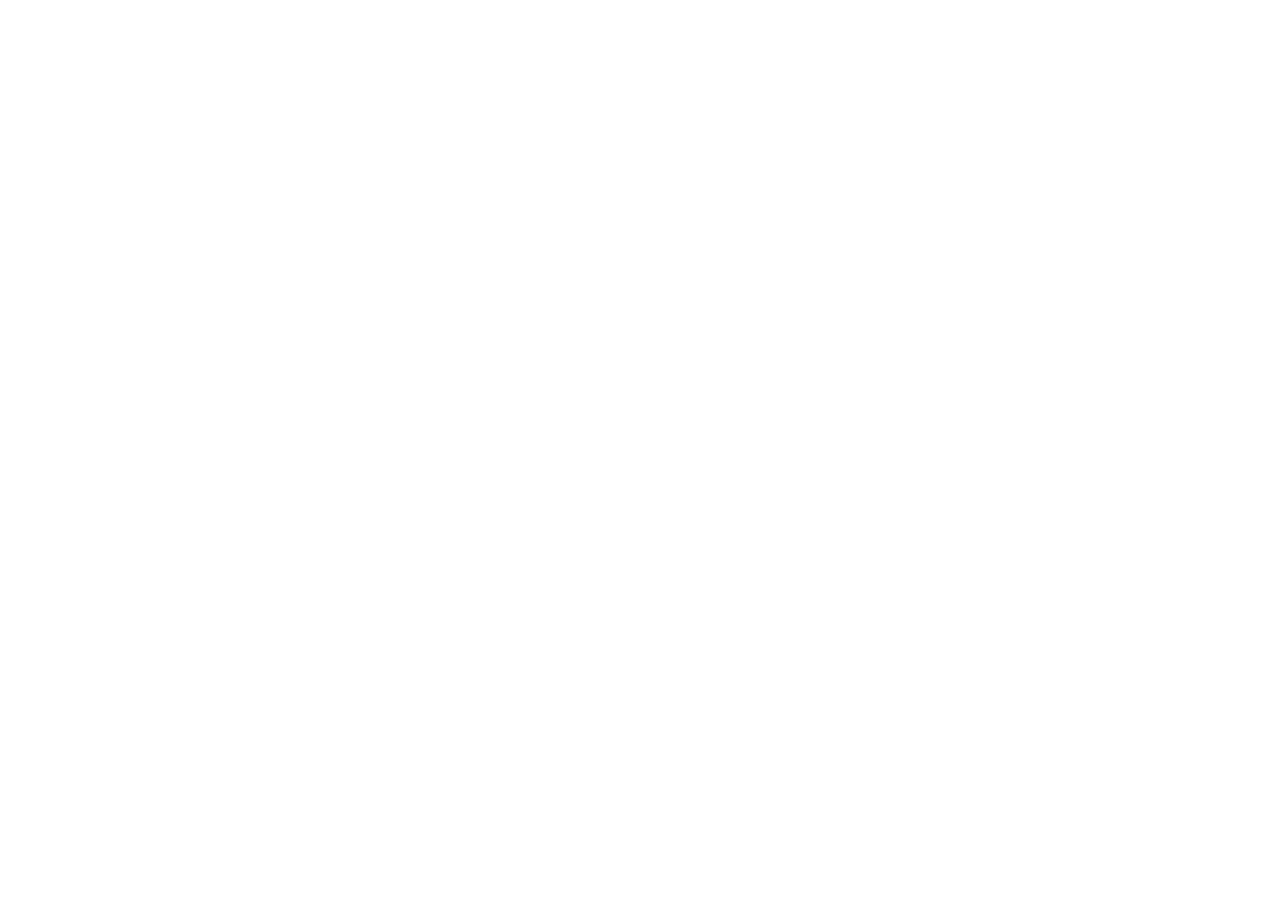
==== commit 5974c365: "Renvoi vers la nouvelle adresse alaveugle2027.github.io Co-Authored-By: Claude Opus 5.5 <noreply@ant" ====
--- a/index.html
+++ b/index.html
@@ -1,21 +1,6 @@
 <!doctype html>
-<html lang="fr">
-<head>
-  <meta charset="utf-8">
-  <meta name="viewport" content="width=device-width, initial-scale=1, viewport-fit=cover">
-  <title>À l’aveugle 2027 · Des idées d’abord, les noms ensuite</title>
-  <meta name="description" content="Un jeu en deux tours pour la présidentielle 2027 : choisissez des idées sans savoir qui les porte, puis découvrez les candidats qui vous ressemblent.">
-  <meta property="og:title" content="À l’aveugle 2027">
-  <meta property="og:description" content="Des idées d’abord, les noms ensuite. Deux tours, environ cinq minutes, aucune donnée collectée.">
-  <meta property="og:type" content="website">
-  <meta name="theme-color" content="#F3F5F8" media="(prefers-color-scheme: light)">
-  <meta name="theme-color" content="#10172A" media="(prefers-color-scheme: dark)">
-  <link rel="icon" href="data:image/svg+xml,%3Csvg xmlns='http://www.w3.org/2000/svg' viewBox='0 0 32 32'%3E%3Crect x='3' y='6' width='26' height='20' rx='1.5' fill='%23fff' stroke='%23182340' stroke-width='2'/%3E%3Cpath d='M9 16.5l4.5 4L23 11' fill='none' stroke='%235B3CC4' stroke-width='3.2' stroke-linecap='round' stroke-linejoin='round'/%3E%3C/svg%3E">
-  <script type="module" crossorigin src="./assets/index-D4v3FlpL.js"></script>
-  <link rel="stylesheet" crossorigin href="./assets/index-BoQ_XNxM.css">
-</head>
-<body>
-  <div id="root"></div>
-  <noscript>Ce jeu a besoin de JavaScript pour fonctionner.</noscript>
-</body>
-</html>
+<html lang="fr"><head><meta charset="utf-8"><meta name="viewport" content="width=device-width, initial-scale=1">
+<title>À l’aveugle 2027 a déménagé</title>
+<script>location.replace('https://alaveugle2027.github.io/alaveugle2027/' + location.hash);</script>
+<meta http-equiv="refresh" content="0; url=https://alaveugle2027.github.io/alaveugle2027/">
+</head><body style="font-family:system-ui,sans-serif;padding:24px"><p>À l’aveugle 2027 a une nouvelle adresse : <a href="https://alaveugle2027.github.io/alaveugle2027/">https://alaveugle2027.github.io/alaveugle2027/</a></p></body></html>
